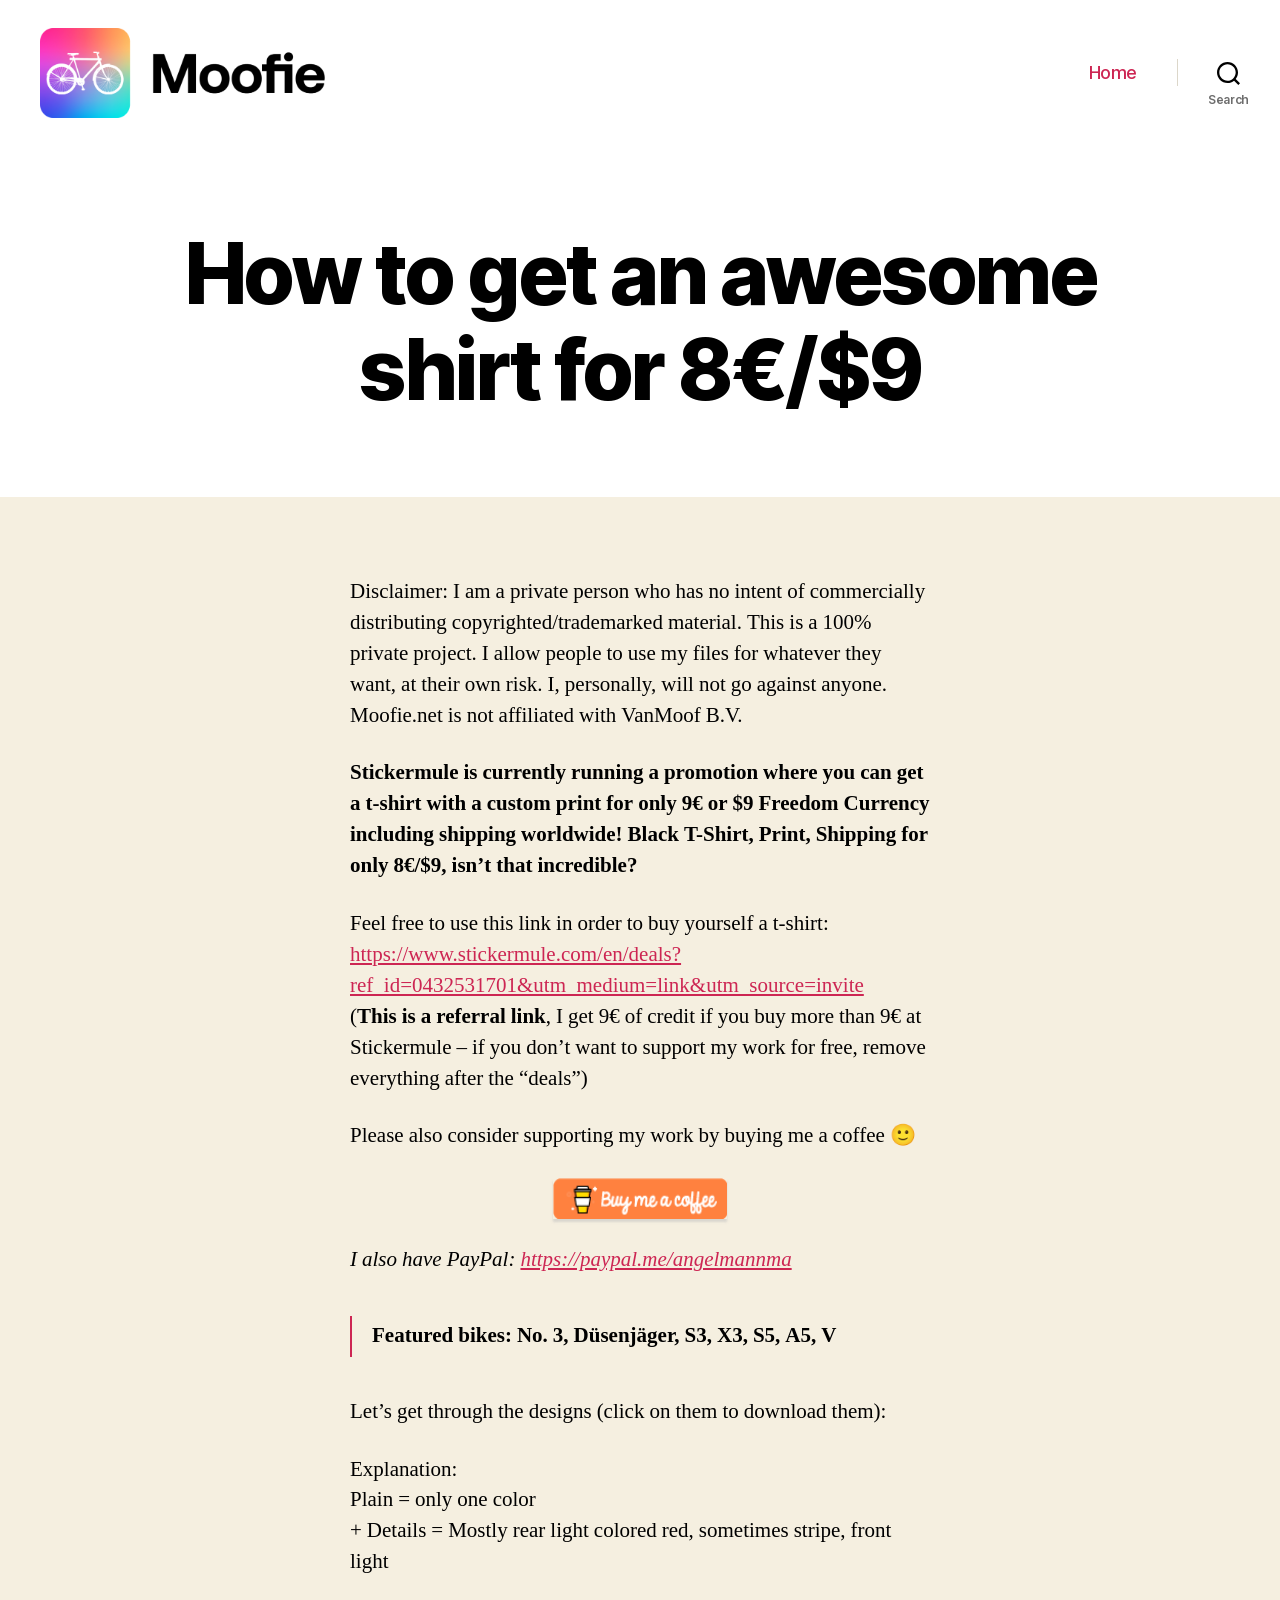
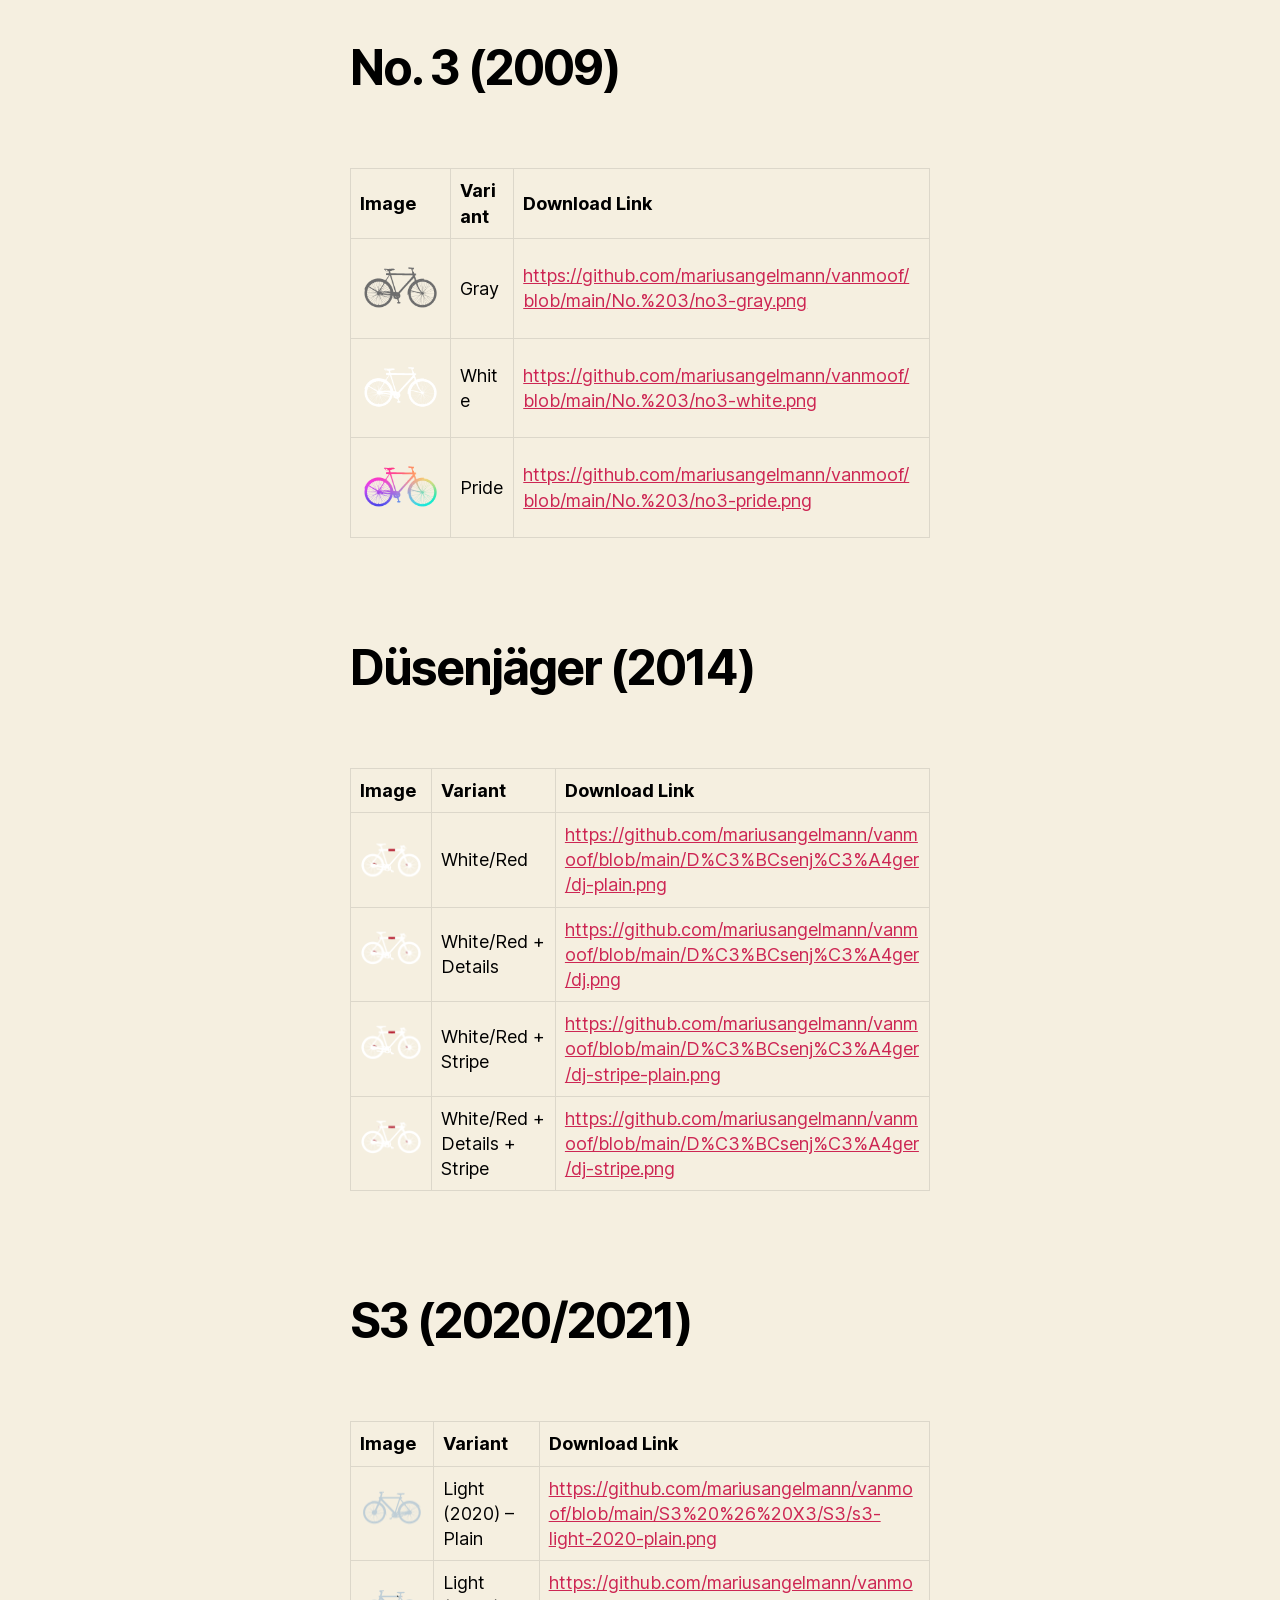
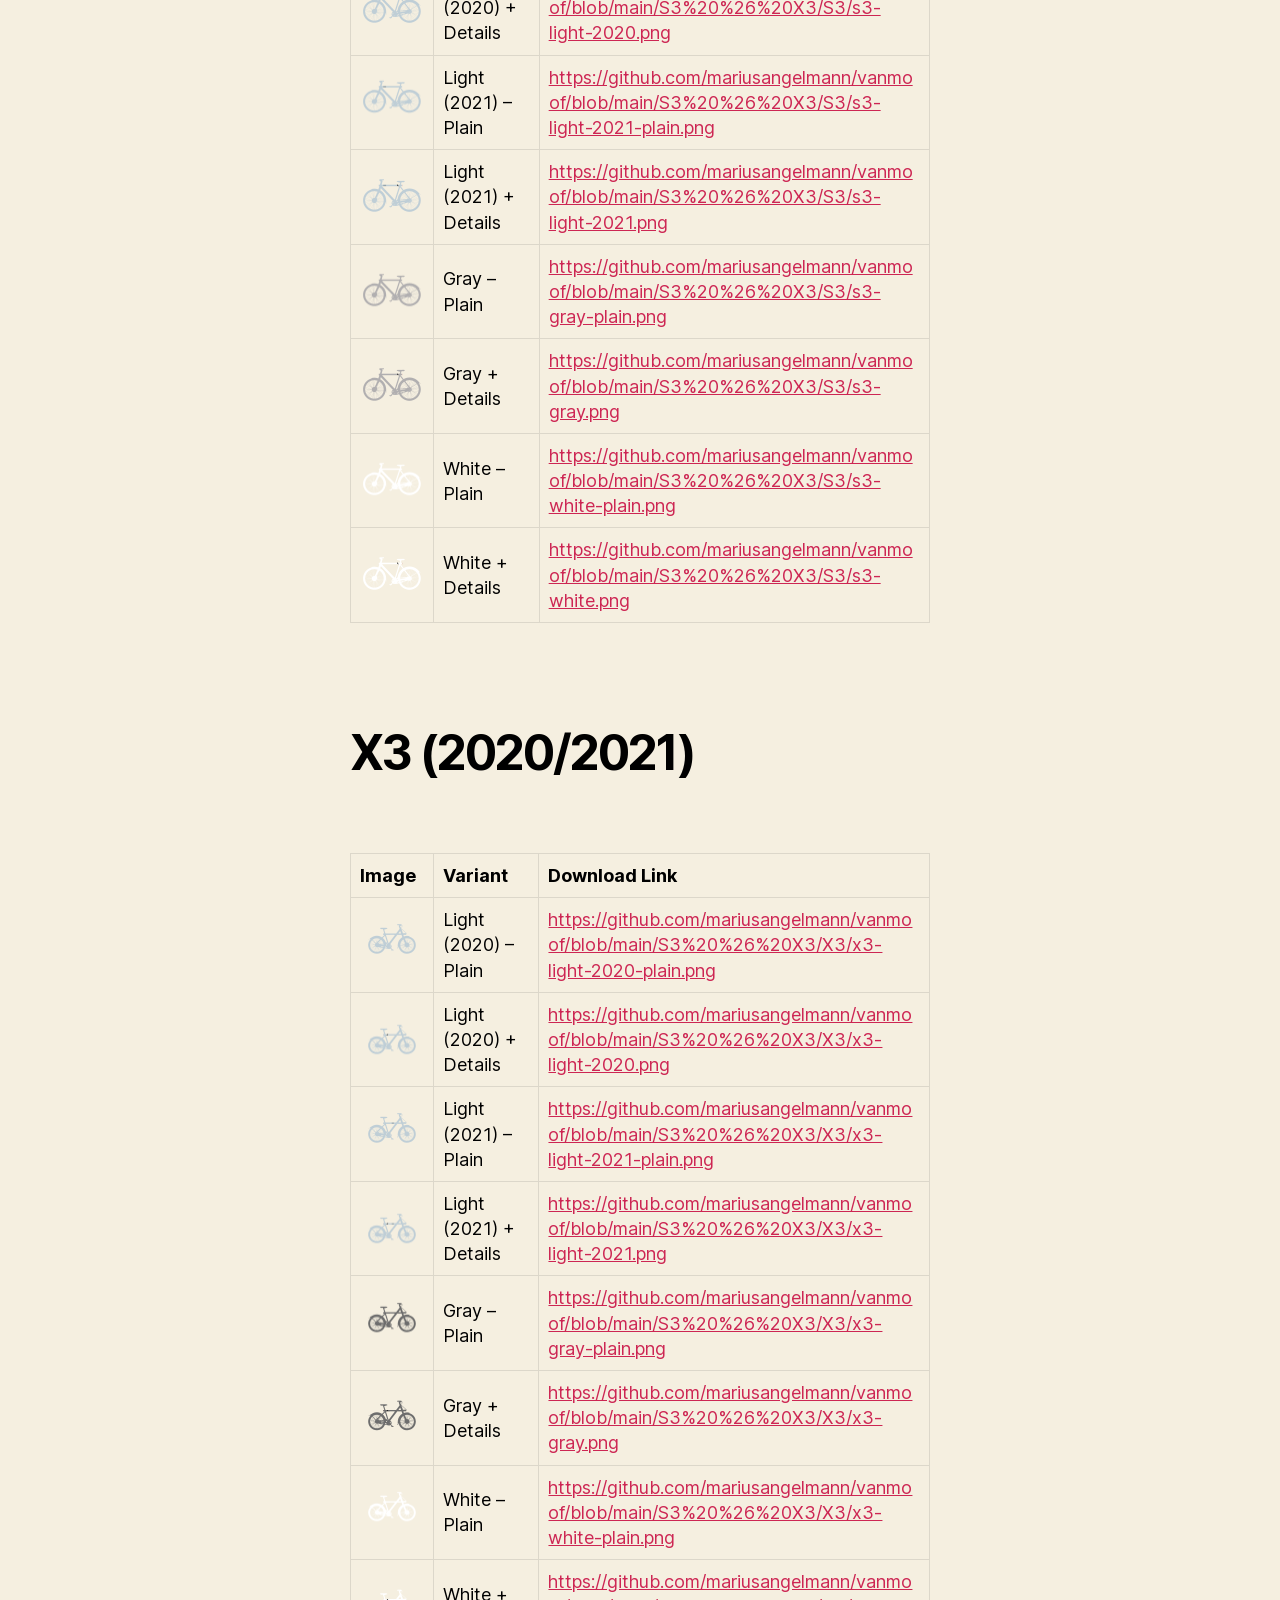
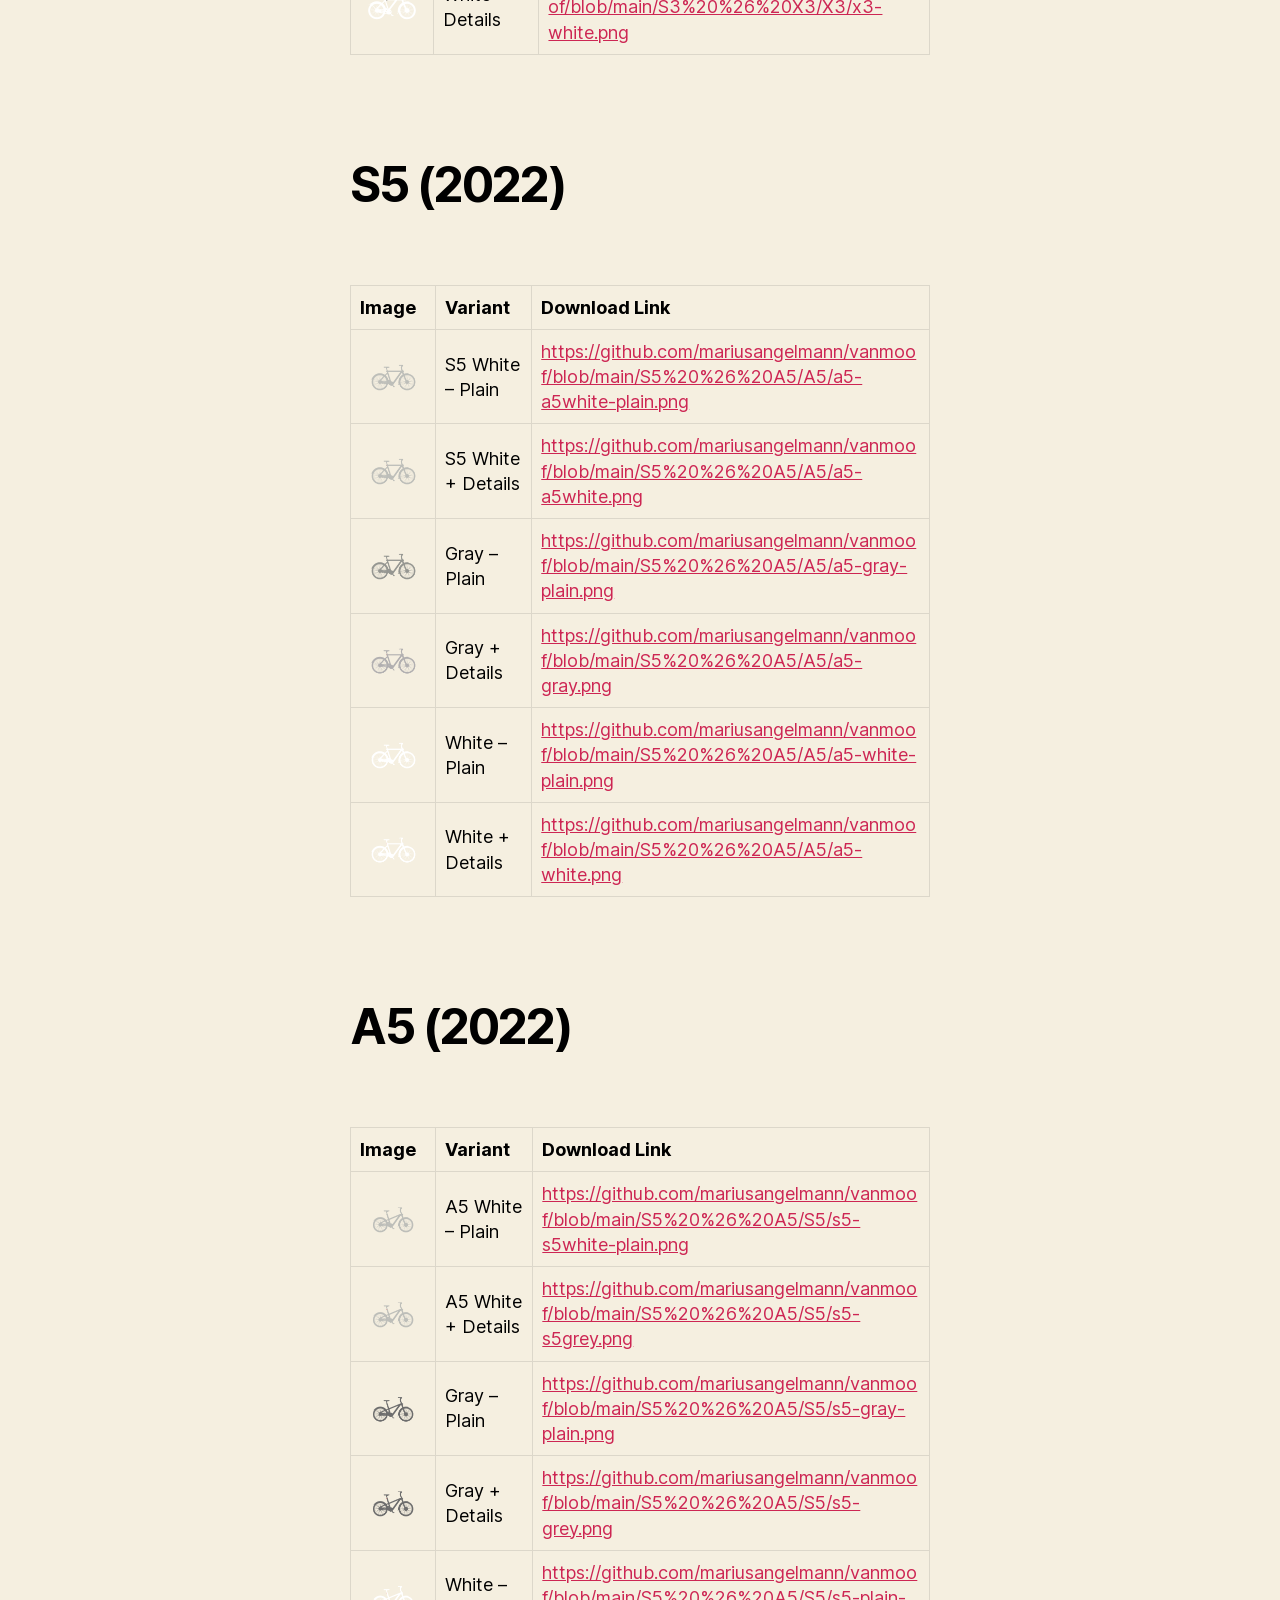
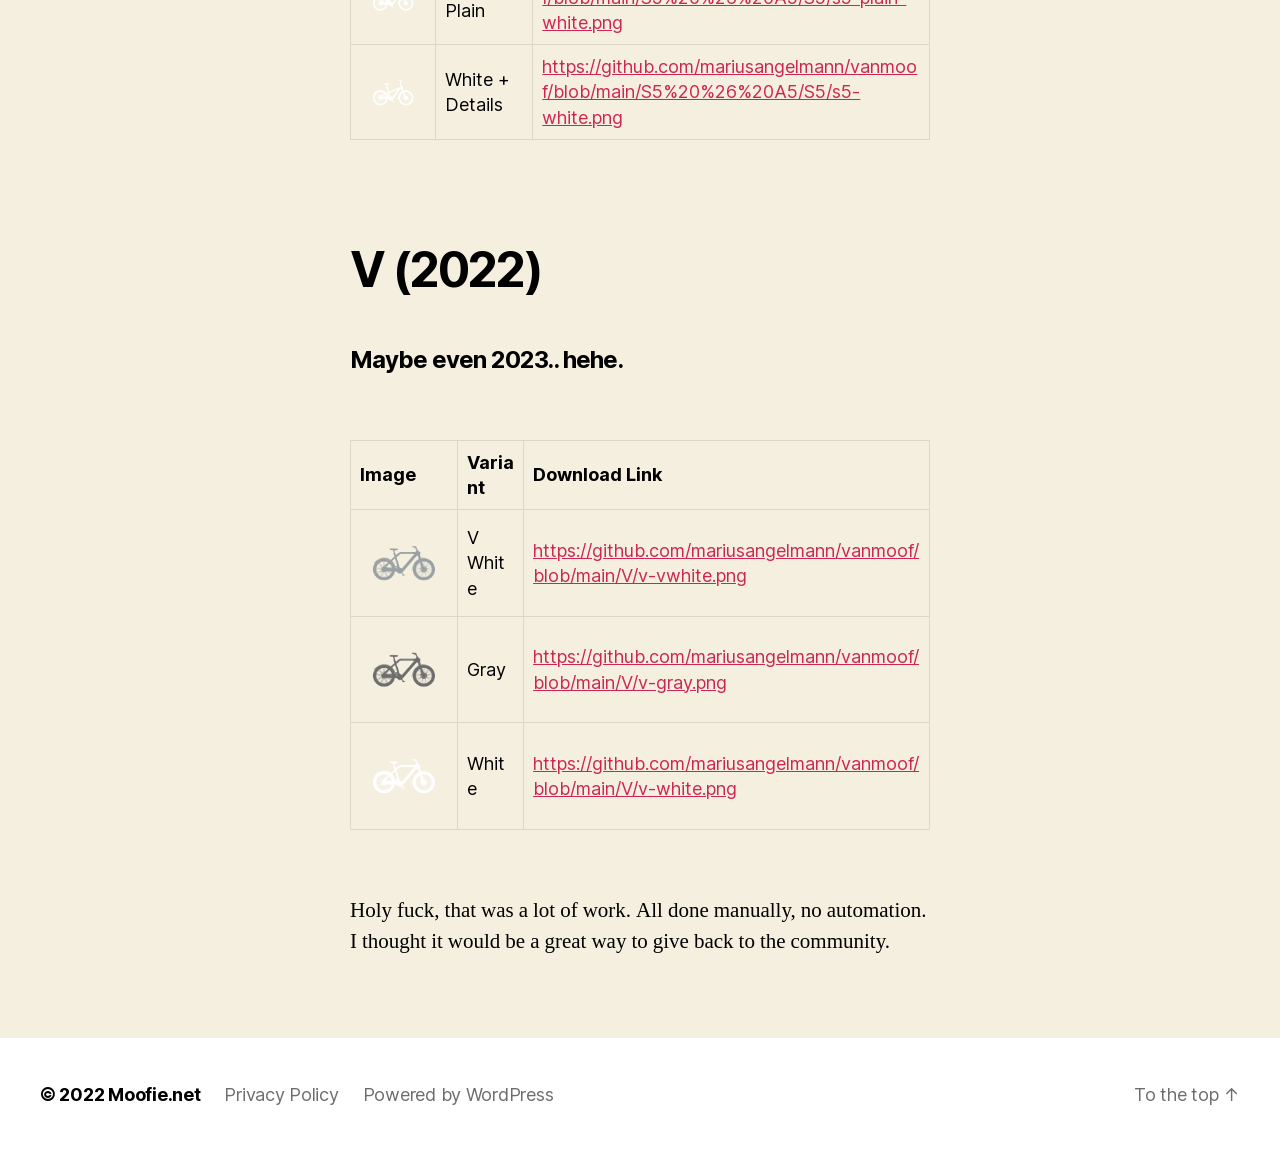
==== index.html @ 04441e92 "Add VanMoof Project" ====
<!DOCTYPE html>  <html class="no-js" lang="en-US">  	<head>  		<meta charset="UTF-8"> 		<meta name="viewport" content="width=device-width, initial-scale=1.0" >  		<link rel="profile" href="https://gmpg.org/xfn/11">  		<meta name='robots' content='index, follow, max-image-preview:large, max-snippet:-1, max-video-preview:-1' />  	<!-- This site is optimized with the Yoast SEO plugin v18.6 - https://yoast.com/wordpress/plugins/seo/ --> 	<title>How to get an awesome shirt for 8€/$9 - Moofie.net</title> 	<link rel="canonical" href="https://moofie.net/" /> 	<meta property="og:locale" content="en_US" /> 	<meta property="og:type" content="website" /> 	<meta property="og:title" content="How to get an awesome shirt for 8€/$9 - Moofie.net" /> 	<meta property="og:description" content="Disclaimer: I am a private person who has no intent of commercially distributing copyrighted/trademarked material. This is a 100% private project. I allow people to use my files for whatever they want, at their own risk. I, personally, will not go against anyone. Moofie.net is not affiliated with VanMoof B.V. Stickermule is currently running a [&hellip;]" /> 	<meta property="og:url" content="https://moofie.net/" /> 	<meta property="og:site_name" content="Moofie.net" /> 	<meta property="article:modified_time" content="2022-04-28T22:54:26+00:00" /> 	<meta property="og:image" content="./images/orange_img.png" /> 	<meta name="twitter:card" content="summary_large_image" /> 	<meta name="twitter:label1" content="Est. reading time" /> 	<meta name="twitter:data1" content="10 minutes" /> 	<script type="application/ld+json" class="yoast-schema-graph">{"@context":"https://schema.org","@graph":[{"@type":"WebSite","@id":"https://moofie.net/#website","url":"https://moofie.net/","name":"Moofie.net","description":"","potentialAction":[{"@type":"SearchAction","target":{"@type":"EntryPoint","urlTemplate":"https://moofie.net/?s={search_term_string}"},"query-input":"required name=search_term_string"}],"inLanguage":"en-US"},{"@type":"ImageObject","@id":"https://moofie.net/#primaryimage","inLanguage":"en-US","url":"https://www.buymeacoffee.com/assets/img/custom_images/orange_img.png","contentUrl":"https://www.buymeacoffee.com/assets/img/custom_images/orange_img.png"},{"@type":"WebPage","@id":"https://moofie.net/#webpage","url":"https://moofie.net/","name":"How to get an awesome shirt for 8€/$9 - Moofie.net","isPartOf":{"@id":"https://moofie.net/#website"},"primaryImageOfPage":{"@id":"https://moofie.net/#primaryimage"},"datePublished":"2022-04-28T19:38:13+00:00","dateModified":"2022-04-28T22:54:26+00:00","breadcrumb":{"@id":"https://moofie.net/#breadcrumb"},"inLanguage":"en-US","potentialAction":[{"@type":"ReadAction","target":["https://moofie.net/"]}]},{"@type":"BreadcrumbList","@id":"https://moofie.net/#breadcrumb","itemListElement":[{"@type":"ListItem","position":1,"name":"Home"}]}]}</script> 	<!-- / Yoast SEO plugin. -->   <link rel='dns-prefetch' href='//s.w.org' /> <link rel="alternate" type="application/rss+xml" title="Moofie.net &raquo; Feed" href="https://moofie.net/feed/" /> <link rel="alternate" type="application/rss+xml" title="Moofie.net &raquo; Comments Feed" href="https://moofie.net/comments/feed/" /> <script>
window._wpemojiSettings = {"baseUrl":"https:\/\/s.w.org\/images\/core\/emoji\/13.1.0\/72x72\/","ext":".png","svgUrl":"https:\/\/s.w.org\/images\/core\/emoji\/13.1.0\/svg\/","svgExt":".svg","source":{"concatemoji":"https:\/\/moofie.net\/wp-includes\/js\/wp-emoji-release.min.js?ver=5.9.3"}};
/*! This file is auto-generated */
!function(e,a,t){var n,r,o,i=a.createElement("canvas"),p=i.getContext&&i.getContext("2d");function s(e,t){var a=String.fromCharCode;p.clearRect(0,0,i.width,i.height),p.fillText(a.apply(this,e),0,0);e=i.toDataURL();return p.clearRect(0,0,i.width,i.height),p.fillText(a.apply(this,t),0,0),e===i.toDataURL()}function c(e){var t=a.createElement("script");t.src=e,t.defer=t.type="text/javascript",a.getElementsByTagName("head")[0].appendChild(t)}for(o=Array("flag","emoji"),t.supports={everything:!0,everythingExceptFlag:!0},r=0;r<o.length;r++)t.supports[o[r]]=function(e){if(!p||!p.fillText)return!1;switch(p.textBaseline="top",p.font="600 32px Arial",e){case"flag":return s([127987,65039,8205,9895,65039],[127987,65039,8203,9895,65039])?!1:!s([55356,56826,55356,56819],[55356,56826,8203,55356,56819])&&!s([55356,57332,56128,56423,56128,56418,56128,56421,56128,56430,56128,56423,56128,56447],[55356,57332,8203,56128,56423,8203,56128,56418,8203,56128,56421,8203,56128,56430,8203,56128,56423,8203,56128,56447]);case"emoji":return!s([10084,65039,8205,55357,56613],[10084,65039,8203,55357,56613])}return!1}(o[r]),t.supports.everything=t.supports.everything&&t.supports[o[r]],"flag"!==o[r]&&(t.supports.everythingExceptFlag=t.supports.everythingExceptFlag&&t.supports[o[r]]);t.supports.everythingExceptFlag=t.supports.everythingExceptFlag&&!t.supports.flag,t.DOMReady=!1,t.readyCallback=function(){t.DOMReady=!0},t.supports.everything||(n=function(){t.readyCallback()},a.addEventListener?(a.addEventListener("DOMContentLoaded",n,!1),e.addEventListener("load",n,!1)):(e.attachEvent("onload",n),a.attachEvent("onreadystatechange",function(){"complete"===a.readyState&&t.readyCallback()})),(n=t.source||{}).concatemoji?c(n.concatemoji):n.wpemoji&&n.twemoji&&(c(n.twemoji),c(n.wpemoji)))}(window,document,window._wpemojiSettings);
</script> <style> img.wp-smiley, img.emoji { 	display: inline !important; 	border: none !important; 	box-shadow: none !important; 	height: 1em !important; 	width: 1em !important; 	margin: 0 0.07em !important; 	vertical-align: -0.1em !important; 	background: none !important; 	padding: 0 !important; } </style> 	<link rel='stylesheet' id='wp-block-library-css'  href='./css/dist-block-library-style.min.css' media='all' /> <style id='global-styles-inline-css'> body{--wp--preset--color--black: #000000;--wp--preset--color--cyan-bluish-gray: #abb8c3;--wp--preset--color--white: #ffffff;--wp--preset--color--pale-pink: #f78da7;--wp--preset--color--vivid-red: #cf2e2e;--wp--preset--color--luminous-vivid-orange: #ff6900;--wp--preset--color--luminous-vivid-amber: #fcb900;--wp--preset--color--light-green-cyan: #7bdcb5;--wp--preset--color--vivid-green-cyan: #00d084;--wp--preset--color--pale-cyan-blue: #8ed1fc;--wp--preset--color--vivid-cyan-blue: #0693e3;--wp--preset--color--vivid-purple: #9b51e0;--wp--preset--color--accent: #cd2653;--wp--preset--color--primary: #000000;--wp--preset--color--secondary: #6d6d6d;--wp--preset--color--subtle-background: #dcd7ca;--wp--preset--color--background: #f5efe0;--wp--preset--gradient--vivid-cyan-blue-to-vivid-purple: linear-gradient(135deg,rgba(6,147,227,1) 0%,rgb(155,81,224) 100%);--wp--preset--gradient--light-green-cyan-to-vivid-green-cyan: linear-gradient(135deg,rgb(122,220,180) 0%,rgb(0,208,130) 100%);--wp--preset--gradient--luminous-vivid-amber-to-luminous-vivid-orange: linear-gradient(135deg,rgba(252,185,0,1) 0%,rgba(255,105,0,1) 100%);--wp--preset--gradient--luminous-vivid-orange-to-vivid-red: linear-gradient(135deg,rgba(255,105,0,1) 0%,rgb(207,46,46) 100%);--wp--preset--gradient--very-light-gray-to-cyan-bluish-gray: linear-gradient(135deg,rgb(238,238,238) 0%,rgb(169,184,195) 100%);--wp--preset--gradient--cool-to-warm-spectrum: linear-gradient(135deg,rgb(74,234,220) 0%,rgb(151,120,209) 20%,rgb(207,42,186) 40%,rgb(238,44,130) 60%,rgb(251,105,98) 80%,rgb(254,248,76) 100%);--wp--preset--gradient--blush-light-purple: linear-gradient(135deg,rgb(255,206,236) 0%,rgb(152,150,240) 100%);--wp--preset--gradient--blush-bordeaux: linear-gradient(135deg,rgb(254,205,165) 0%,rgb(254,45,45) 50%,rgb(107,0,62) 100%);--wp--preset--gradient--luminous-dusk: linear-gradient(135deg,rgb(255,203,112) 0%,rgb(199,81,192) 50%,rgb(65,88,208) 100%);--wp--preset--gradient--pale-ocean: linear-gradient(135deg,rgb(255,245,203) 0%,rgb(182,227,212) 50%,rgb(51,167,181) 100%);--wp--preset--gradient--electric-grass: linear-gradient(135deg,rgb(202,248,128) 0%,rgb(113,206,126) 100%);--wp--preset--gradient--midnight: linear-gradient(135deg,rgb(2,3,129) 0%,rgb(40,116,252) 100%);--wp--preset--duotone--dark-grayscale: url('#wp-duotone-dark-grayscale');--wp--preset--duotone--grayscale: url('#wp-duotone-grayscale');--wp--preset--duotone--purple-yellow: url('#wp-duotone-purple-yellow');--wp--preset--duotone--blue-red: url('#wp-duotone-blue-red');--wp--preset--duotone--midnight: url('#wp-duotone-midnight');--wp--preset--duotone--magenta-yellow: url('#wp-duotone-magenta-yellow');--wp--preset--duotone--purple-green: url('#wp-duotone-purple-green');--wp--preset--duotone--blue-orange: url('#wp-duotone-blue-orange');--wp--preset--font-size--small: 18px;--wp--preset--font-size--medium: 20px;--wp--preset--font-size--large: 26.25px;--wp--preset--font-size--x-large: 42px;--wp--preset--font-size--normal: 21px;--wp--preset--font-size--larger: 32px;}.has-black-color{color: var(--wp--preset--color--black) !important;}.has-cyan-bluish-gray-color{color: var(--wp--preset--color--cyan-bluish-gray) !important;}.has-white-color{color: var(--wp--preset--color--white) !important;}.has-pale-pink-color{color: var(--wp--preset--color--pale-pink) !important;}.has-vivid-red-color{color: var(--wp--preset--color--vivid-red) !important;}.has-luminous-vivid-orange-color{color: var(--wp--preset--color--luminous-vivid-orange) !important;}.has-luminous-vivid-amber-color{color: var(--wp--preset--color--luminous-vivid-amber) !important;}.has-light-green-cyan-color{color: var(--wp--preset--color--light-green-cyan) !important;}.has-vivid-green-cyan-color{color: var(--wp--preset--color--vivid-green-cyan) !important;}.has-pale-cyan-blue-color{color: var(--wp--preset--color--pale-cyan-blue) !important;}.has-vivid-cyan-blue-color{color: var(--wp--preset--color--vivid-cyan-blue) !important;}.has-vivid-purple-color{color: var(--wp--preset--color--vivid-purple) !important;}.has-black-background-color{background-color: var(--wp--preset--color--black) !important;}.has-cyan-bluish-gray-background-color{background-color: var(--wp--preset--color--cyan-bluish-gray) !important;}.has-white-background-color{background-color: var(--wp--preset--color--white) !important;}.has-pale-pink-background-color{background-color: var(--wp--preset--color--pale-pink) !important;}.has-vivid-red-background-color{background-color: var(--wp--preset--color--vivid-red) !important;}.has-luminous-vivid-orange-background-color{background-color: var(--wp--preset--color--luminous-vivid-orange) !important;}.has-luminous-vivid-amber-background-color{background-color: var(--wp--preset--color--luminous-vivid-amber) !important;}.has-light-green-cyan-background-color{background-color: var(--wp--preset--color--light-green-cyan) !important;}.has-vivid-green-cyan-background-color{background-color: var(--wp--preset--color--vivid-green-cyan) !important;}.has-pale-cyan-blue-background-color{background-color: var(--wp--preset--color--pale-cyan-blue) !important;}.has-vivid-cyan-blue-background-color{background-color: var(--wp--preset--color--vivid-cyan-blue) !important;}.has-vivid-purple-background-color{background-color: var(--wp--preset--color--vivid-purple) !important;}.has-black-border-color{border-color: var(--wp--preset--color--black) !important;}.has-cyan-bluish-gray-border-color{border-color: var(--wp--preset--color--cyan-bluish-gray) !important;}.has-white-border-color{border-color: var(--wp--preset--color--white) !important;}.has-pale-pink-border-color{border-color: var(--wp--preset--color--pale-pink) !important;}.has-vivid-red-border-color{border-color: var(--wp--preset--color--vivid-red) !important;}.has-luminous-vivid-orange-border-color{border-color: var(--wp--preset--color--luminous-vivid-orange) !important;}.has-luminous-vivid-amber-border-color{border-color: var(--wp--preset--color--luminous-vivid-amber) !important;}.has-light-green-cyan-border-color{border-color: var(--wp--preset--color--light-green-cyan) !important;}.has-vivid-green-cyan-border-color{border-color: var(--wp--preset--color--vivid-green-cyan) !important;}.has-pale-cyan-blue-border-color{border-color: var(--wp--preset--color--pale-cyan-blue) !important;}.has-vivid-cyan-blue-border-color{border-color: var(--wp--preset--color--vivid-cyan-blue) !important;}.has-vivid-purple-border-color{border-color: var(--wp--preset--color--vivid-purple) !important;}.has-vivid-cyan-blue-to-vivid-purple-gradient-background{background: var(--wp--preset--gradient--vivid-cyan-blue-to-vivid-purple) !important;}.has-light-green-cyan-to-vivid-green-cyan-gradient-background{background: var(--wp--preset--gradient--light-green-cyan-to-vivid-green-cyan) !important;}.has-luminous-vivid-amber-to-luminous-vivid-orange-gradient-background{background: var(--wp--preset--gradient--luminous-vivid-amber-to-luminous-vivid-orange) !important;}.has-luminous-vivid-orange-to-vivid-red-gradient-background{background: var(--wp--preset--gradient--luminous-vivid-orange-to-vivid-red) !important;}.has-very-light-gray-to-cyan-bluish-gray-gradient-background{background: var(--wp--preset--gradient--very-light-gray-to-cyan-bluish-gray) !important;}.has-cool-to-warm-spectrum-gradient-background{background: var(--wp--preset--gradient--cool-to-warm-spectrum) !important;}.has-blush-light-purple-gradient-background{background: var(--wp--preset--gradient--blush-light-purple) !important;}.has-blush-bordeaux-gradient-background{background: var(--wp--preset--gradient--blush-bordeaux) !important;}.has-luminous-dusk-gradient-background{background: var(--wp--preset--gradient--luminous-dusk) !important;}.has-pale-ocean-gradient-background{background: var(--wp--preset--gradient--pale-ocean) !important;}.has-electric-grass-gradient-background{background: var(--wp--preset--gradient--electric-grass) !important;}.has-midnight-gradient-background{background: var(--wp--preset--gradient--midnight) !important;}.has-small-font-size{font-size: var(--wp--preset--font-size--small) !important;}.has-medium-font-size{font-size: var(--wp--preset--font-size--medium) !important;}.has-large-font-size{font-size: var(--wp--preset--font-size--large) !important;}.has-x-large-font-size{font-size: var(--wp--preset--font-size--x-large) !important;} </style> <link rel='stylesheet' id='contact-form-7-css'  href='./css/contact-form-7-includes-css-styles.css' media='all' /> <link rel='stylesheet' id='twentytwenty-style-css'  href='./css/twentytwenty-style.css' media='all' /> <style id='twentytwenty-style-inline-css'> .color-accent,.color-accent-hover:hover,.color-accent-hover:focus,:root .has-accent-color,.has-drop-cap:not(:focus):first-letter,.wp-block-button.is-style-outline,a { color: #cd2653; }blockquote,.border-color-accent,.border-color-accent-hover:hover,.border-color-accent-hover:focus { border-color: #cd2653; }button,.button,.faux-button,.wp-block-button__link,.wp-block-file .wp-block-file__button,input[type="button"],input[type="reset"],input[type="submit"],.bg-accent,.bg-accent-hover:hover,.bg-accent-hover:focus,:root .has-accent-background-color,.comment-reply-link { background-color: #cd2653; }.fill-children-accent,.fill-children-accent * { fill: #cd2653; }body,.entry-title a,:root .has-primary-color { color: #000000; }:root .has-primary-background-color { background-color: #000000; }cite,figcaption,.wp-caption-text,.post-meta,.entry-content .wp-block-archives li,.entry-content .wp-block-categories li,.entry-content .wp-block-latest-posts li,.wp-block-latest-comments__comment-date,.wp-block-latest-posts__post-date,.wp-block-embed figcaption,.wp-block-image figcaption,.wp-block-pullquote cite,.comment-metadata,.comment-respond .comment-notes,.comment-respond .logged-in-as,.pagination .dots,.entry-content hr:not(.has-background),hr.styled-separator,:root .has-secondary-color { color: #6d6d6d; }:root .has-secondary-background-color { background-color: #6d6d6d; }pre,fieldset,input,textarea,table,table *,hr { border-color: #dcd7ca; }caption,code,code,kbd,samp,.wp-block-table.is-style-stripes tbody tr:nth-child(odd),:root .has-subtle-background-background-color { background-color: #dcd7ca; }.wp-block-table.is-style-stripes { border-bottom-color: #dcd7ca; }.wp-block-latest-posts.is-grid li { border-top-color: #dcd7ca; }:root .has-subtle-background-color { color: #dcd7ca; }body:not(.overlay-header) .primary-menu > li > a,body:not(.overlay-header) .primary-menu > li > .icon,.modal-menu a,.footer-menu a, .footer-widgets a,#site-footer .wp-block-button.is-style-outline,.wp-block-pullquote:before,.singular:not(.overlay-header) .entry-header a,.archive-header a,.header-footer-group .color-accent,.header-footer-group .color-accent-hover:hover { color: #cd2653; }.social-icons a,#site-footer button:not(.toggle),#site-footer .button,#site-footer .faux-button,#site-footer .wp-block-button__link,#site-footer .wp-block-file__button,#site-footer input[type="button"],#site-footer input[type="reset"],#site-footer input[type="submit"] { background-color: #cd2653; }.header-footer-group,body:not(.overlay-header) #site-header .toggle,.menu-modal .toggle { color: #000000; }body:not(.overlay-header) .primary-menu ul { background-color: #000000; }body:not(.overlay-header) .primary-menu > li > ul:after { border-bottom-color: #000000; }body:not(.overlay-header) .primary-menu ul ul:after { border-left-color: #000000; }.site-description,body:not(.overlay-header) .toggle-inner .toggle-text,.widget .post-date,.widget .rss-date,.widget_archive li,.widget_categories li,.widget cite,.widget_pages li,.widget_meta li,.widget_nav_menu li,.powered-by-wordpress,.to-the-top,.singular .entry-header .post-meta,.singular:not(.overlay-header) .entry-header .post-meta a { color: #6d6d6d; }.header-footer-group pre,.header-footer-group fieldset,.header-footer-group input,.header-footer-group textarea,.header-footer-group table,.header-footer-group table *,.footer-nav-widgets-wrapper,#site-footer,.menu-modal nav *,.footer-widgets-outer-wrapper,.footer-top { border-color: #dcd7ca; }.header-footer-group table caption,body:not(.overlay-header) .header-inner .toggle-wrapper::before { background-color: #dcd7ca; } </style> <link rel='stylesheet' id='twentytwenty-print-style-css'  href='./css/twentytwenty-print.css' media='print' />         <script>
            /* <![CDATA[ */
            var rcewpp = {
                "ajax_url":"https://moofie.net/wp-admin/admin-ajax.php",
                "nonce": "5f6564e3cc",
                "home_url": "https://moofie.net/",
                "settings_icon": 'https://moofie.net/wp-content/plugins/export-wp-page-to-static-html/admin/images/settings.png',
                "settings_hover_icon": 'https://moofie.net/wp-content/plugins/export-wp-page-to-static-html/admin/images/settings_hover.png'
            };
            /* ]]\> */
        </script>         <script src='./js/twentytwenty-assets-js-index.js' id='twentytwenty-js-js' async></script> <script id='twentytwenty-js-js-after'>
window.addEventListener( "load", function() {

				if ( typeof jQuery === "undefined" ) {
					return;
				}

				jQuery( document ).on( "wpformsPageChange wpformsShowConditionalsField", function() { 

					if ( typeof twentytwenty === "undefined" || typeof twentytwenty.intrinsicRatioVideos === "undefined" || typeof twentytwenty.intrinsicRatioVideos.makeFit === "undefined" ) {
						return;
					}

					twentytwenty.intrinsicRatioVideos.makeFit();
				} );

				jQuery( document ).on( "wpformsRichTextEditorInit", function( e, editor ) { 

					jQuery( editor.container ).find( "iframe" ).addClass( "intrinsic-ignore" );
				} );
			} );
</script> <link rel="https://api.w.org/" href="https://moofie.net/wp-json/" /><link rel="alternate" type="application/json" href="https://moofie.net/wp-json/wp/v2/pages/565" /><link rel="EditURI" type="application/rsd+xml" title="RSD" href="https://moofie.net/xmlrpc.php?rsd" /> <link rel="wlwmanifest" type="application/wlwmanifest+xml" href="https://moofie.net/wp-includes/wlwmanifest.xml" />  <meta name="generator" content="WordPress 5.9.3" /> <link rel='shortlink' href='https://moofie.net/' /> <link rel="alternate" type="application/json+oembed" href="https://moofie.net/wp-json/oembed/1.0/embed?url=https%3A%2F%2Fmoofie.net%2F" /> <link rel="alternate" type="text/xml+oembed" href="https://moofie.net/wp-json/oembed/1.0/embed?url=https%3A%2F%2Fmoofie.net%2F&#038;format=xml" /> <meta name="framework" content="Redux 4.3.9" />	<script>document.documentElement.className = document.documentElement.className.replace( 'no-js', 'js' );</script> 	<link rel="icon" href="./images/cropped-favicon-1-32x32.png" sizes="32x32" /> <link rel="icon" href="./images/cropped-favicon-1-192x192.png" sizes="192x192" /> <link rel="apple-touch-icon" href="https://moofie.net/wp-content/uploads/2022/04/cropped-favicon-1-180x180.png" /> <meta name="msapplication-TileImage" content="https://moofie.net/wp-content/uploads/2022/04/cropped-favicon-1-270x270.png" />  	</head>  	<body data-rsssl=1 class="home page-template-default page page-id-565 wp-custom-logo wp-embed-responsive singular enable-search-modal missing-post-thumbnail has-no-pagination not-showing-comments show-avatars footer-top-hidden elementor-default elementor-kit-562">  		<a class="skip-link screen-reader-text" href="#site-content">Skip to the content</a><svg xmlns="http://www.w3.org/2000/svg" viewbox="0 0 0 0" width="0" height="0" focusable="false" role="none" style="visibility: hidden; position: absolute; left: -9999px; overflow: hidden;" ><defs><filter id="wp-duotone-dark-grayscale"><fecolormatrix color-interpolation-filters="sRGB" type="matrix" values=" .299 .587 .114 0 0 .299 .587 .114 0 0 .299 .587 .114 0 0 .299 .587 .114 0 0 " /><fecomponenttransfer color-interpolation-filters="sRGB" ><fefuncr type="table" tablevalues="0 0.49803921568627" /><fefuncg type="table" tablevalues="0 0.49803921568627" /><fefuncb type="table" tablevalues="0 0.49803921568627" /><fefunca type="table" tablevalues="1 1" /></fecomponenttransfer><fecomposite in2="SourceGraphic" operator="in" /></filter></defs></svg><svg xmlns="http://www.w3.org/2000/svg" viewbox="0 0 0 0" width="0" height="0" focusable="false" role="none" style="visibility: hidden; position: absolute; left: -9999px; overflow: hidden;" ><defs><filter id="wp-duotone-grayscale"><fecolormatrix color-interpolation-filters="sRGB" type="matrix" values=" .299 .587 .114 0 0 .299 .587 .114 0 0 .299 .587 .114 0 0 .299 .587 .114 0 0 " /><fecomponenttransfer color-interpolation-filters="sRGB" ><fefuncr type="table" tablevalues="0 1" /><fefuncg type="table" tablevalues="0 1" /><fefuncb type="table" tablevalues="0 1" /><fefunca type="table" tablevalues="1 1" /></fecomponenttransfer><fecomposite in2="SourceGraphic" operator="in" /></filter></defs></svg><svg xmlns="http://www.w3.org/2000/svg" viewbox="0 0 0 0" width="0" height="0" focusable="false" role="none" style="visibility: hidden; position: absolute; left: -9999px; overflow: hidden;" ><defs><filter id="wp-duotone-purple-yellow"><fecolormatrix color-interpolation-filters="sRGB" type="matrix" values=" .299 .587 .114 0 0 .299 .587 .114 0 0 .299 .587 .114 0 0 .299 .587 .114 0 0 " /><fecomponenttransfer color-interpolation-filters="sRGB" ><fefuncr type="table" tablevalues="0.54901960784314 0.98823529411765" /><fefuncg type="table" tablevalues="0 1" /><fefuncb type="table" tablevalues="0.71764705882353 0.25490196078431" /><fefunca type="table" tablevalues="1 1" /></fecomponenttransfer><fecomposite in2="SourceGraphic" operator="in" /></filter></defs></svg><svg xmlns="http://www.w3.org/2000/svg" viewbox="0 0 0 0" width="0" height="0" focusable="false" role="none" style="visibility: hidden; position: absolute; left: -9999px; overflow: hidden;" ><defs><filter id="wp-duotone-blue-red"><fecolormatrix color-interpolation-filters="sRGB" type="matrix" values=" .299 .587 .114 0 0 .299 .587 .114 0 0 .299 .587 .114 0 0 .299 .587 .114 0 0 " /><fecomponenttransfer color-interpolation-filters="sRGB" ><fefuncr type="table" tablevalues="0 1" /><fefuncg type="table" tablevalues="0 0.27843137254902" /><fefuncb type="table" tablevalues="0.5921568627451 0.27843137254902" /><fefunca type="table" tablevalues="1 1" /></fecomponenttransfer><fecomposite in2="SourceGraphic" operator="in" /></filter></defs></svg><svg xmlns="http://www.w3.org/2000/svg" viewbox="0 0 0 0" width="0" height="0" focusable="false" role="none" style="visibility: hidden; position: absolute; left: -9999px; overflow: hidden;" ><defs><filter id="wp-duotone-midnight"><fecolormatrix color-interpolation-filters="sRGB" type="matrix" values=" .299 .587 .114 0 0 .299 .587 .114 0 0 .299 .587 .114 0 0 .299 .587 .114 0 0 " /><fecomponenttransfer color-interpolation-filters="sRGB" ><fefuncr type="table" tablevalues="0 0" /><fefuncg type="table" tablevalues="0 0.64705882352941" /><fefuncb type="table" tablevalues="0 1" /><fefunca type="table" tablevalues="1 1" /></fecomponenttransfer><fecomposite in2="SourceGraphic" operator="in" /></filter></defs></svg><svg xmlns="http://www.w3.org/2000/svg" viewbox="0 0 0 0" width="0" height="0" focusable="false" role="none" style="visibility: hidden; position: absolute; left: -9999px; overflow: hidden;" ><defs><filter id="wp-duotone-magenta-yellow"><fecolormatrix color-interpolation-filters="sRGB" type="matrix" values=" .299 .587 .114 0 0 .299 .587 .114 0 0 .299 .587 .114 0 0 .299 .587 .114 0 0 " /><fecomponenttransfer color-interpolation-filters="sRGB" ><fefuncr type="table" tablevalues="0.78039215686275 1" /><fefuncg type="table" tablevalues="0 0.94901960784314" /><fefuncb type="table" tablevalues="0.35294117647059 0.47058823529412" /><fefunca type="table" tablevalues="1 1" /></fecomponenttransfer><fecomposite in2="SourceGraphic" operator="in" /></filter></defs></svg><svg xmlns="http://www.w3.org/2000/svg" viewbox="0 0 0 0" width="0" height="0" focusable="false" role="none" style="visibility: hidden; position: absolute; left: -9999px; overflow: hidden;" ><defs><filter id="wp-duotone-purple-green"><fecolormatrix color-interpolation-filters="sRGB" type="matrix" values=" .299 .587 .114 0 0 .299 .587 .114 0 0 .299 .587 .114 0 0 .299 .587 .114 0 0 " /><fecomponenttransfer color-interpolation-filters="sRGB" ><fefuncr type="table" tablevalues="0.65098039215686 0.40392156862745" /><fefuncg type="table" tablevalues="0 1" /><fefuncb type="table" tablevalues="0.44705882352941 0.4" /><fefunca type="table" tablevalues="1 1" /></fecomponenttransfer><fecomposite in2="SourceGraphic" operator="in" /></filter></defs></svg><svg xmlns="http://www.w3.org/2000/svg" viewbox="0 0 0 0" width="0" height="0" focusable="false" role="none" style="visibility: hidden; position: absolute; left: -9999px; overflow: hidden;" ><defs><filter id="wp-duotone-blue-orange"><fecolormatrix color-interpolation-filters="sRGB" type="matrix" values=" .299 .587 .114 0 0 .299 .587 .114 0 0 .299 .587 .114 0 0 .299 .587 .114 0 0 " /><fecomponenttransfer color-interpolation-filters="sRGB" ><fefuncr type="table" tablevalues="0.098039215686275 1" /><fefuncg type="table" tablevalues="0 0.66274509803922" /><fefuncb type="table" tablevalues="0.84705882352941 0.41960784313725" /><fefunca type="table" tablevalues="1 1" /></fecomponenttransfer><fecomposite in2="SourceGraphic" operator="in" /></filter></defs></svg> 		<header id="site-header" class="header-footer-group">  			<div class="header-inner section-inner">  				<div class="header-titles-wrapper">  					 						<button class="toggle search-toggle mobile-search-toggle" data-toggle-target=".search-modal" data-toggle-body-class="showing-search-modal" data-set-focus=".search-modal .search-field" aria-expanded="false"> 							<span class="toggle-inner"> 								<span class="toggle-icon"> 									<svg class="svg-icon" aria-hidden="true" role="img" focusable="false" xmlns="http://www.w3.org/2000/svg" width="23" height="23" viewbox="0 0 23 23"><path d="M38.710696,48.0601792 L43,52.3494831 L41.3494831,54 L37.0601792,49.710696 C35.2632422,51.1481185 32.9839107,52.0076499 30.5038249,52.0076499 C24.7027226,52.0076499 20,47.3049272 20,41.5038249 C20,35.7027226 24.7027226,31 30.5038249,31 C36.3049272,31 41.0076499,35.7027226 41.0076499,41.5038249 C41.0076499,43.9839107 40.1481185,46.2632422 38.710696,48.0601792 Z M36.3875844,47.1716785 C37.8030221,45.7026647 38.6734666,43.7048964 38.6734666,41.5038249 C38.6734666,36.9918565 35.0157934,33.3341833 30.5038249,33.3341833 C25.9918565,33.3341833 22.3341833,36.9918565 22.3341833,41.5038249 C22.3341833,46.0157934 25.9918565,49.6734666 30.5038249,49.6734666 C32.7048964,49.6734666 34.7026647,48.8030221 36.1716785,47.3875844 C36.2023931,47.347638 36.2360451,47.3092237 36.2726343,47.2726343 C36.3092237,47.2360451 36.347638,47.2023931 36.3875844,47.1716785 Z" transform="translate(-20 -31)" /></svg>								</span> 								<span class="toggle-text">Search</span> 							</span> 						</button><!-- .search-toggle -->  					 					<div class="header-titles">  						<div class="site-logo faux-heading"><a href="./index.html" class="custom-logo-link" rel="home" aria-current="page"><img width="1622" height="512" src="./images/logo.png" class="custom-logo" alt="Moofie.net" srcset="./images/logo.png 1622w, ./images/logo-300x95.png 300w, ./images/logo-600x189.png 600w, ./images/logo-1024x323.png 1024w, ./images/logo-768x242.png 768w, ./images/logo-1536x485.png 1536w, ./images/logo-1140x360.png 1140w, ./images/logo-920x290.png 920w, ./images/logo-575x182.png 575w, ./images/logo-380x120.png 380w" sizes="(max-width: 1622px) 100vw, 1622px" /></a><span class="screen-reader-text">Moofie.net</span></div> 					</div><!-- .header-titles -->  					<button class="toggle nav-toggle mobile-nav-toggle" data-toggle-target=".menu-modal"  data-toggle-body-class="showing-menu-modal" aria-expanded="false" data-set-focus=".close-nav-toggle"> 						<span class="toggle-inner"> 							<span class="toggle-icon"> 								<svg class="svg-icon" aria-hidden="true" role="img" focusable="false" xmlns="http://www.w3.org/2000/svg" width="26" height="7" viewbox="0 0 26 7"><path fill-rule="evenodd" d="M332.5,45 C330.567003,45 329,43.4329966 329,41.5 C329,39.5670034 330.567003,38 332.5,38 C334.432997,38 336,39.5670034 336,41.5 C336,43.4329966 334.432997,45 332.5,45 Z M342,45 C340.067003,45 338.5,43.4329966 338.5,41.5 C338.5,39.5670034 340.067003,38 342,38 C343.932997,38 345.5,39.5670034 345.5,41.5 C345.5,43.4329966 343.932997,45 342,45 Z M351.5,45 C349.567003,45 348,43.4329966 348,41.5 C348,39.5670034 349.567003,38 351.5,38 C353.432997,38 355,39.5670034 355,41.5 C355,43.4329966 353.432997,45 351.5,45 Z" transform="translate(-329 -38)" /></svg>							</span> 							<span class="toggle-text">Menu</span> 						</span> 					</button><!-- .nav-toggle -->  				</div><!-- .header-titles-wrapper -->  				<div class="header-navigation-wrapper">  					 							<nav class="primary-menu-wrapper" aria-label="Horizontal">  								<ul class="primary-menu reset-list-style">  								<li id="menu-item-365" class="menu-item menu-item-type-post_type menu-item-object-page menu-item-365"><a href="https://moofie.net/home-2/">Home</a></li>  								</ul>  							</nav><!-- .primary-menu-wrapper -->  						 						<div class="header-toggles hide-no-js">  						 							<div class="toggle-wrapper search-toggle-wrapper">  								<button class="toggle search-toggle desktop-search-toggle" data-toggle-target=".search-modal" data-toggle-body-class="showing-search-modal" data-set-focus=".search-modal .search-field" aria-expanded="false"> 									<span class="toggle-inner"> 										<svg class="svg-icon" aria-hidden="true" role="img" focusable="false" xmlns="http://www.w3.org/2000/svg" width="23" height="23" viewbox="0 0 23 23"><path d="M38.710696,48.0601792 L43,52.3494831 L41.3494831,54 L37.0601792,49.710696 C35.2632422,51.1481185 32.9839107,52.0076499 30.5038249,52.0076499 C24.7027226,52.0076499 20,47.3049272 20,41.5038249 C20,35.7027226 24.7027226,31 30.5038249,31 C36.3049272,31 41.0076499,35.7027226 41.0076499,41.5038249 C41.0076499,43.9839107 40.1481185,46.2632422 38.710696,48.0601792 Z M36.3875844,47.1716785 C37.8030221,45.7026647 38.6734666,43.7048964 38.6734666,41.5038249 C38.6734666,36.9918565 35.0157934,33.3341833 30.5038249,33.3341833 C25.9918565,33.3341833 22.3341833,36.9918565 22.3341833,41.5038249 C22.3341833,46.0157934 25.9918565,49.6734666 30.5038249,49.6734666 C32.7048964,49.6734666 34.7026647,48.8030221 36.1716785,47.3875844 C36.2023931,47.347638 36.2360451,47.3092237 36.2726343,47.2726343 C36.3092237,47.2360451 36.347638,47.2023931 36.3875844,47.1716785 Z" transform="translate(-20 -31)" /></svg>										<span class="toggle-text">Search</span> 									</span> 								</button><!-- .search-toggle -->  							</div>  							 						</div><!-- .header-toggles --> 						 				</div><!-- .header-navigation-wrapper -->  			</div><!-- .header-inner -->  			<div class="search-modal cover-modal header-footer-group" data-modal-target-string=".search-modal">  	<div class="search-modal-inner modal-inner">  		<div class="section-inner">  			<form role="search" aria-label="Search for:" method="get" class="search-form" action="https://moofie.net/"> 	<label for="search-form-1"> 		<span class="screen-reader-text">Search for:</span> 		<input type="search" id="search-form-1" class="search-field" placeholder="Search &hellip;" value="" name="s" /> 	</label> 	<input type="submit" class="search-submit" value="Search" /> </form>  			<button class="toggle search-untoggle close-search-toggle fill-children-current-color" data-toggle-target=".search-modal" data-toggle-body-class="showing-search-modal" data-set-focus=".search-modal .search-field"> 				<span class="screen-reader-text">Close search</span> 				<svg class="svg-icon" aria-hidden="true" role="img" focusable="false" xmlns="http://www.w3.org/2000/svg" width="16" height="16" viewbox="0 0 16 16"><polygon fill="" fill-rule="evenodd" points="6.852 7.649 .399 1.195 1.445 .149 7.899 6.602 14.352 .149 15.399 1.195 8.945 7.649 15.399 14.102 14.352 15.149 7.899 8.695 1.445 15.149 .399 14.102" /></svg>			</button><!-- .search-toggle -->  		</div><!-- .section-inner -->  	</div><!-- .search-modal-inner -->  </div><!-- .menu-modal -->  		</header><!-- #site-header -->  		 <div class="menu-modal cover-modal header-footer-group" data-modal-target-string=".menu-modal">  	<div class="menu-modal-inner modal-inner">  		<div class="menu-wrapper section-inner">  			<div class="menu-top">  				<button class="toggle close-nav-toggle fill-children-current-color" data-toggle-target=".menu-modal" data-toggle-body-class="showing-menu-modal" aria-expanded="false" data-set-focus=".menu-modal"> 					<span class="toggle-text">Close Menu</span> 					<svg class="svg-icon" aria-hidden="true" role="img" focusable="false" xmlns="http://www.w3.org/2000/svg" width="16" height="16" viewbox="0 0 16 16"><polygon fill="" fill-rule="evenodd" points="6.852 7.649 .399 1.195 1.445 .149 7.899 6.602 14.352 .149 15.399 1.195 8.945 7.649 15.399 14.102 14.352 15.149 7.899 8.695 1.445 15.149 .399 14.102" /></svg>				</button><!-- .nav-toggle -->  				 					<nav class="mobile-menu" aria-label="Mobile">  						<ul class="modal-menu reset-list-style">  						<li class="menu-item menu-item-type-post_type menu-item-object-page menu-item-365"><div class="ancestor-wrapper"><a href="https://moofie.net/home-2/">Home</a></div><!-- .ancestor-wrapper --></li>  						</ul>  					</nav>  					 			</div><!-- .menu-top -->  			<div class="menu-bottom">  				 			</div><!-- .menu-bottom -->  		</div><!-- .menu-wrapper -->  	</div><!-- .menu-modal-inner -->  </div><!-- .menu-modal -->  <main id="site-content">  	 <article class="post-565 page type-page status-publish hentry" id="post-565">  	 <header class="entry-header has-text-align-center header-footer-group">  	<div class="entry-header-inner section-inner medium">  		<h1 class="entry-title">How to get an awesome shirt for 8€/$9</h1> 	</div><!-- .entry-header-inner -->  </header><!-- .entry-header -->  	<div class="post-inner thin">  		<div class="entry-content">  			 <p>Disclaimer: I am a private person who has no intent of commercially distributing copyrighted/trademarked material. This is a 100% private project. I allow people to use my files for whatever they want, at their own risk. I, personally, will not go against anyone. Moofie.net is not affiliated with VanMoof B.V.</p>    <p><strong>Stickermule is currently running a promotion where you can get a t-shirt with a custom print for only 9€ or $9 Freedom Currency including shipping  worldwide! Black T-Shirt, Print, Shipping for only 8€/$9, isn&#8217;t that incredible?</strong></p>    <p>Feel free to use this link in order to buy yourself a t-shirt: <a href="https://www.stickermule.com/en/deals?ref_id=0432531701&amp;utm_medium=link&amp;utm_source=invite" target="_blank" rel="noreferrer noopener">https://www.stickermule.com/en/deals?ref_id=0432531701&amp;utm_medium=link&amp;utm_source=invite</a><br>(<strong>This is a referral link</strong>, I get 9€ of credit if you buy more than 9€ at Stickermule &#8211; if you don&#8217;t want to support my work for free, remove everything after the &#8220;deals&#8221;)</p>    <p>Please also consider supporting my work by buying me a coffee 🙂</p>    <center><a href="https://www.buymeacoffee.com/angelmann" target="_blank" rel="noopener"><img src="./images/orange_img.png" alt="Buy Me A Coffee" style="height: 41px !important;width: 174px !important;box-shadow: 0px 3px 2px 0px rgba(190, 190, 190, 0.5) !important;-webkit-box-shadow: 0px 3px 2px 0px rgba(190, 190, 190, 0.5) !important;"></a></center>    <p><em>I also have PayPal: <a href="https://paypal.me/angelmannma" target="_blank" rel="noreferrer noopener">https://paypal.me/angelmannma</a></em></p>    <blockquote class="wp-block-quote"><p><strong>Featured bikes: No. 3, Düsenjäger, S3, X3, S5, A5, V</strong></p></blockquote>    <p>Let&#8217;s get through the designs (click on them to download them):</p>    <p>Explanation:<br>Plain = only one color<br>+ Details = Mostly rear light colored red, sometimes stripe, front light</p>    <h2>No. 3 (2009)</h2>    <figure class="wp-block-table"><table><tbody><tr><td><strong>Image</strong></td><td><strong><strong>Variant</strong></strong></td><td><strong>Download Link</strong></td></tr><tr><td><img alt=""><img src="./images/small-no3-gray-1.png" alt=""></td><td>Gray</td><td><a href="https://github.com/mariusangelmann/vanmoof/blob/main/No.%203/no3-gray.png">https://github.com/mariusangelmann/vanmoof/blob/main/No.%203/no3-gray.png</a></td></tr><tr><td><img src="./images/small-no3-white-1.png" alt=""></td><td>White</td><td><a href="https://github.com/mariusangelmann/vanmoof/blob/main/No.%203/no3-white.png">https://github.com/mariusangelmann/vanmoof/blob/main/No.%203/no3-white.png</a></td></tr><tr><td><img src="./images/small-no3-pride.png" alt=""></td><td>Pride</td><td><a href="https://github.com/mariusangelmann/vanmoof/blob/main/No.%203/no3-pride.png">https://github.com/mariusangelmann/vanmoof/blob/main/No.%203/no3-pride.png</a></td></tr></tbody></table><figcaption><img alt=""></figcaption></figure>    <h2>Düsenjäger (2014)</h2>    <figure class="wp-block-table"><table><tbody><tr><td><strong>Image</strong></td><td><strong>Variant</strong></td><td><strong>Download Link</strong></td></tr><tr><td><img src="./images/small-dj-stripe-plain.png" alt=""></td><td>White/Red</td><td><a href="https://github.com/mariusangelmann/vanmoof/blob/main/D%C3%BCsenj%C3%A4ger/dj-plain.png">https://github.com/mariusangelmann/vanmoof/blob/main/D%C3%BCsenj%C3%A4ger/dj-plain.png</a></td></tr><tr><td><img src="./images/small-dj.png" alt=""></td><td>White/Red + Details</td><td><a href="https://github.com/mariusangelmann/vanmoof/blob/main/D%C3%BCsenj%C3%A4ger/dj.png">https://github.com/mariusangelmann/vanmoof/blob/main/D%C3%BCsenj%C3%A4ger/dj.png</a></td></tr><tr><td><img src="./images/small-dj-plain.png" alt=""></td><td>White/Red + Stripe</td><td><a href="https://github.com/mariusangelmann/vanmoof/blob/main/D%C3%BCsenj%C3%A4ger/dj-stripe-plain.png">https://github.com/mariusangelmann/vanmoof/blob/main/D%C3%BCsenj%C3%A4ger/dj-stripe-plain.png</a></td></tr><tr><td><img src="./images/small-dj-stripe.png" alt=""></td><td>White/Red + Details + Stripe</td><td><a href="https://github.com/mariusangelmann/vanmoof/blob/main/D%C3%BCsenj%C3%A4ger/dj-stripe.png">https://github.com/mariusangelmann/vanmoof/blob/main/D%C3%BCsenj%C3%A4ger/dj-stripe.png</a></td></tr></tbody></table></figure>    <h2>S3 (2020/2021)</h2>    <figure class="wp-block-table"><table><tbody><tr><td><strong>Image</strong></td><td><strong><strong>Variant</strong></strong></td><td><strong>Download Link</strong></td></tr><tr><td><img src="./images/small-s3-light-2020-plain.png" alt=""></td><td>Light (2020) &#8211; Plain</td><td><a href="https://github.com/mariusangelmann/vanmoof/blob/main/S3%20%26%20X3/S3/s3-light-2020-plain.png">https://github.com/mariusangelmann/vanmoof/blob/main/S3%20%26%20X3/S3/s3-light-2020-plain.png</a></td></tr><tr><td><img src="./images/small-s3-light-2020.png" alt=""></td><td>Light (2020) + Details</td><td><a href="https://github.com/mariusangelmann/vanmoof/blob/main/S3%20%26%20X3/S3/s3-light-2020.png">https://github.com/mariusangelmann/vanmoof/blob/main/S3%20%26%20X3/S3/s3-light-2020.png</a></td></tr><tr><td><img src="./images/small-s3-light-2021-plain.png" alt=""></td><td>Light (2021) &#8211; Plain</td><td><a href="https://github.com/mariusangelmann/vanmoof/blob/main/S3%20%26%20X3/S3/s3-light-2021-plain.png">https://github.com/mariusangelmann/vanmoof/blob/main/S3%20%26%20X3/S3/s3-light-2021-plain.png</a></td></tr><tr><td><img src="./images/small-s3-light-2021.png" alt=""></td><td>Light (2021) + Details</td><td><a href="https://github.com/mariusangelmann/vanmoof/blob/main/S3%20%26%20X3/S3/s3-light-2021.png">https://github.com/mariusangelmann/vanmoof/blob/main/S3%20%26%20X3/S3/s3-light-2021.png</a></td></tr><tr><td><img src="./images/small-s3-gray-plain.png" alt=""></td><td>Gray &#8211; Plain</td><td><a href="https://github.com/mariusangelmann/vanmoof/blob/main/S3%20%26%20X3/S3/s3-gray-plain.png">https://github.com/mariusangelmann/vanmoof/blob/main/S3%20%26%20X3/S3/s3-gray-plain.png</a></td></tr><tr><td><img src="./images/small-s3-gray.png" alt=""></td><td>Gray + Details</td><td><a href="https://github.com/mariusangelmann/vanmoof/blob/main/S3%20%26%20X3/S3/s3-gray.png">https://github.com/mariusangelmann/vanmoof/blob/main/S3%20%26%20X3/S3/s3-gray.png</a></td></tr><tr><td><img src="./images/small-s3-white-plain.png" alt=""></td><td>White &#8211; Plain</td><td><a href="https://github.com/mariusangelmann/vanmoof/blob/main/S3%20%26%20X3/S3/s3-white-plain.png">https://github.com/mariusangelmann/vanmoof/blob/main/S3%20%26%20X3/S3/s3-white-plain.png</a></td></tr><tr><td><img src="./images/small-s3-white.png" alt=""></td><td>White + Details</td><td><a href="https://github.com/mariusangelmann/vanmoof/blob/main/S3%20%26%20X3/S3/s3-white.png">https://github.com/mariusangelmann/vanmoof/blob/main/S3%20%26%20X3/S3/s3-white.png</a></td></tr></tbody></table></figure>    <h2>X3 (2020/2021)</h2>    <figure class="wp-block-table"><table><tbody><tr><td><strong>Image</strong></td><td><strong><strong>Variant</strong></strong></td><td><strong>Download Link</strong></td></tr><tr><td><img src="./images/small-x3-light-2020-plain.png" alt=""></td><td>Light (2020) &#8211; Plain</td><td><a href="https://github.com/mariusangelmann/vanmoof/blob/main/S3%20%26%20X3/X3/x3-light-2020-plain.png">https://github.com/mariusangelmann/vanmoof/blob/main/S3%20%26%20X3/X3/x3-light-2020-plain.png</a></td></tr><tr><td><img src="./images/small-x3-light-2020.png" alt=""></td><td>Light (2020) + Details</td><td><a href="https://github.com/mariusangelmann/vanmoof/blob/main/S3%20%26%20X3/X3/x3-light-2020.png">https://github.com/mariusangelmann/vanmoof/blob/main/S3%20%26%20X3/X3/x3-light-2020.png</a></td></tr><tr><td><img src="./images/small-x3-light-2021-plain.png" alt=""></td><td>Light (2021) &#8211; Plain</td><td><a href="https://github.com/mariusangelmann/vanmoof/blob/main/S3%20%26%20X3/X3/x3-light-2021-plain.png">https://github.com/mariusangelmann/vanmoof/blob/main/S3%20%26%20X3/X3/x3-light-2021-plain.png</a></td></tr><tr><td><img src="./images/small-x3-light-2021.png" alt=""></td><td>Light (2021) + Details</td><td><a href="https://github.com/mariusangelmann/vanmoof/blob/main/S3%20%26%20X3/X3/x3-light-2021.png">https://github.com/mariusangelmann/vanmoof/blob/main/S3%20%26%20X3/X3/x3-light-2021.png</a></td></tr><tr><td><img src="./images/small-x3-gray-plain.png" alt=""></td><td>Gray &#8211; Plain</td><td><a href="https://github.com/mariusangelmann/vanmoof/blob/main/S3%20%26%20X3/X3/x3-gray-plain.png">https://github.com/mariusangelmann/vanmoof/blob/main/S3%20%26%20X3/X3/x3-gray-plain.png</a></td></tr><tr><td><img src="./images/small-x3-gray.png" alt=""></td><td>Gray + Details</td><td><a href="https://github.com/mariusangelmann/vanmoof/blob/main/S3%20%26%20X3/X3/x3-gray.png">https://github.com/mariusangelmann/vanmoof/blob/main/S3%20%26%20X3/X3/x3-gray.png</a></td></tr><tr><td><img src="./images/small-x3-white-plain.png" alt=""></td><td>White &#8211; Plain</td><td><a href="https://github.com/mariusangelmann/vanmoof/blob/main/S3%20%26%20X3/X3/x3-white-plain.png">https://github.com/mariusangelmann/vanmoof/blob/main/S3%20%26%20X3/X3/x3-white-plain.png</a></td></tr><tr><td><img src="./images/small-x3-white.png" alt=""></td><td>White + Details</td><td><a href="https://github.com/mariusangelmann/vanmoof/blob/main/S3%20%26%20X3/X3/x3-white.png">https://github.com/mariusangelmann/vanmoof/blob/main/S3%20%26%20X3/X3/x3-white.png</a></td></tr></tbody></table></figure>    <h2>S5 (2022)</h2>    <figure class="wp-block-table"><table><tbody><tr><td><strong>Image</strong></td><td><strong><strong>Variant</strong></strong></td><td><strong>Download Link</strong></td></tr><tr><td><img src="./images/small-s5-s5white-plain-1.png" alt=""></td><td>S5 White &#8211; Plain</td><td><a href="https://github.com/mariusangelmann/vanmoof/blob/main/S5%20%26%20A5/A5/a5-a5white-plain.png">https://github.com/mariusangelmann/vanmoof/blob/main/S5%20%26%20A5/A5/a5-a5white-plain.png</a></td></tr><tr><td><img src="./images/small-s5-s5grey.png" alt=""></td><td>S5 White + Details</td><td><a href="https://github.com/mariusangelmann/vanmoof/blob/main/S5%20%26%20A5/A5/a5-a5white.png">https://github.com/mariusangelmann/vanmoof/blob/main/S5%20%26%20A5/A5/a5-a5white.png</a></td></tr><tr><td><img src="./images/small-s5-gray-plain-1.png" alt=""></td><td>Gray &#8211; Plain</td><td><a href="https://github.com/mariusangelmann/vanmoof/blob/main/S5%20%26%20A5/A5/a5-gray-plain.png">https://github.com/mariusangelmann/vanmoof/blob/main/S5%20%26%20A5/A5/a5-gray-plain.png</a></td></tr><tr><td><img src="./images/small-s5-grey-1.png" alt=""></td><td>Gray + Details</td><td><a href="https://github.com/mariusangelmann/vanmoof/blob/main/S5%20%26%20A5/A5/a5-gray.png">https://github.com/mariusangelmann/vanmoof/blob/main/S5%20%26%20A5/A5/a5-gray.png</a></td></tr><tr><td><img src="./images/small-s5-plain-white.png" alt=""></td><td>White &#8211; Plain</td><td><a href="https://github.com/mariusangelmann/vanmoof/blob/main/S5%20%26%20A5/A5/a5-white-plain.png">https://github.com/mariusangelmann/vanmoof/blob/main/S5%20%26%20A5/A5/a5-white-plain.png</a></td></tr><tr><td><img src="./images/small-s5-white.png" alt=""></td><td>White + Details</td><td><a href="https://github.com/mariusangelmann/vanmoof/blob/main/S5%20%26%20A5/A5/a5-white.png">https://github.com/mariusangelmann/vanmoof/blob/main/S5%20%26%20A5/A5/a5-white.png</a></td></tr></tbody></table></figure>    <h2>A5 (2022)</h2>    <figure class="wp-block-table"><table><tbody><tr><td><strong>Image</strong></td><td><strong><strong>Variant</strong></strong></td><td><strong>Download Link</strong></td></tr><tr><td><img src="./images/small-a5-a5white-plain.png" alt=""></td><td>A5 White &#8211; Plain</td><td><a href="https://github.com/mariusangelmann/vanmoof/blob/main/S5%20%26%20A5/S5/s5-s5white-plain.png">https://github.com/mariusangelmann/vanmoof/blob/main/S5%20%26%20A5/S5/s5-s5white-plain.png</a></td></tr><tr><td><img src="./images/small-a5-a5white.png" alt=""></td><td>A5 White + Details</td><td><a href="https://github.com/mariusangelmann/vanmoof/blob/main/S5%20%26%20A5/S5/s5-s5grey.png">https://github.com/mariusangelmann/vanmoof/blob/main/S5%20%26%20A5/S5/s5-s5grey.png</a></td></tr><tr><td><img src="./images/small-a5-gray-plain.png" alt=""></td><td>Gray &#8211; Plain</td><td><a href="https://github.com/mariusangelmann/vanmoof/blob/main/S5%20%26%20A5/S5/s5-gray-plain.png">https://github.com/mariusangelmann/vanmoof/blob/main/S5%20%26%20A5/S5/s5-gray-plain.png</a></td></tr><tr><td><img src="./images/small-a5-gray.png" alt=""></td><td>Gray + Details</td><td><a href="https://github.com/mariusangelmann/vanmoof/blob/main/S5%20%26%20A5/S5/s5-grey.png">https://github.com/mariusangelmann/vanmoof/blob/main/S5%20%26%20A5/S5/s5-grey.png</a></td></tr><tr><td><img src="./images/small-a5-white.png" alt=""></td><td>White &#8211; Plain</td><td><a href="https://github.com/mariusangelmann/vanmoof/blob/main/S5%20%26%20A5/S5/s5-plain-white.png">https://github.com/mariusangelmann/vanmoof/blob/main/S5%20%26%20A5/S5/s5-plain-white.png</a></td></tr><tr><td><img src="./images/small-a5-white-plain.png" alt=""></td><td>White + Details</td><td><a href="https://github.com/mariusangelmann/vanmoof/blob/main/S5%20%26%20A5/S5/s5-white.png">https://github.com/mariusangelmann/vanmoof/blob/main/S5%20%26%20A5/S5/s5-white.png</a></td></tr></tbody></table></figure>    <h2>V (2022)</h2>    <h5>Maybe even 2023.. hehe.</h5>    <figure class="wp-block-table"><table><tbody><tr><td><strong>Image</strong></td><td><strong><strong>Variant</strong></strong></td><td><strong>Download Link</strong></td></tr><tr><td><img src="./images/small-v-vwhite.png" alt=""></td><td>V White</td><td><a href="https://github.com/mariusangelmann/vanmoof/blob/main/V/v-vwhite.png">https://github.com/mariusangelmann/vanmoof/blob/main/V/v-vwhite.png</a></td></tr><tr><td><img src="./images/small-v-gray.png" alt=""></td><td>Gray</td><td><a href="https://github.com/mariusangelmann/vanmoof/blob/main/V/v-gray.png">https://github.com/mariusangelmann/vanmoof/blob/main/V/v-gray.png</a></td></tr><tr><td><img src="./images/small-v-white.png" alt=""></td><td>White</td><td><a href="https://github.com/mariusangelmann/vanmoof/blob/main/V/v-white.png">https://github.com/mariusangelmann/vanmoof/blob/main/V/v-white.png</a></td></tr></tbody></table></figure>    <p>Holy fuck, that was a lot of work. All done manually, no automation. I thought it would be a great way to give back to the community.</p>  		</div><!-- .entry-content -->  	</div><!-- .post-inner -->  	<div class="section-inner"> 		 	</div><!-- .section-inner -->  	 </article><!-- .post -->  </main><!-- #site-content -->   			<footer id="site-footer" class="header-footer-group">  				<div class="section-inner">  					<div class="footer-credits">  						<p class="footer-copyright">&copy; 							2022							<a href="./index.html">Moofie.net</a> 						</p><!-- .footer-copyright -->  						<p class="privacy-policy"><a class="privacy-policy-link" href="https://moofie.net/privacy-policy-2/">Privacy Policy</a></p> 						<p class="powered-by-wordpress"> 							<a href="https://wordpress.org/"> 								Powered by WordPress							</a> 						</p><!-- .powered-by-wordpress -->  					</div><!-- .footer-credits -->  					<a class="to-the-top" href="#site-header"> 						<span class="to-the-top-long"> 							To the top <span class="arrow" aria-hidden="true">&uarr;</span>						</span><!-- .to-the-top-long --> 						<span class="to-the-top-short"> 							Up <span class="arrow" aria-hidden="true">&uarr;</span>						</span><!-- .to-the-top-short --> 					</a><!-- .to-the-top -->  				</div><!-- .section-inner -->  			</footer><!-- #site-footer -->  		<script src='./js/dist-vendor-regenerator-runtime.min.js' id='regenerator-runtime-js'></script> <script src='./js/dist-vendor-wp-polyfill.min.js' id='wp-polyfill-js'></script> <script id='contact-form-7-js-extra'>
var wpcf7 = {"api":{"root":"https:\/\/moofie.net\/wp-json\/","namespace":"contact-form-7\/v1"},"cached":"1"};
</script> <script src='./js/contact-form-7-includes-js-index.js' id='contact-form-7-js'></script> 	<script>
	/(trident|msie)/i.test(navigator.userAgent)&&document.getElementById&&window.addEventListener&&window.addEventListener("hashchange",function(){var t,e=location.hash.substring(1);/^[A-z0-9_-]+$/.test(e)&&(t=document.getElementById(e))&&(/^(?:a|select|input|button|textarea)$/i.test(t.tagName)||(t.tabIndex=-1),t.focus())},!1);
	</script> 	 	</body> </html>
---- css/dist-block-library-style.min.css ----
@charset "UTF-8";.wp-block-archives-dropdown label{display:block}.wp-block-audio{margin:0 0 1em}.wp-block-audio figcaption{margin-top:.5em;margin-bottom:1em}.wp-block-audio audio{width:100%;min-width:300px}.wp-block-button__link{color:#fff;background-color:#32373c;border-radius:9999px;box-shadow:none;cursor:pointer;display:inline-block;font-size:1.125em;padding:calc(.667em + 2px) calc(1.333em + 2px);text-align:center;text-decoration:none;word-break:break-word;box-sizing:border-box}.wp-block-button__link:active,.wp-block-button__link:focus,.wp-block-button__link:hover,.wp-block-button__link:visited{color:#fff}.wp-block-button__link.aligncenter{text-align:center}.wp-block-button__link.alignright{text-align:right}.wp-block-buttons>.wp-block-button.has-custom-width{max-width:none}.wp-block-buttons>.wp-block-button.has-custom-width .wp-block-button__link{width:100%}.wp-block-buttons>.wp-block-button.has-custom-font-size .wp-block-button__link{font-size:inherit}.wp-block-buttons>.wp-block-button.wp-block-button__width-25{width:calc(25% - var(--wp--style--block-gap, .5em)*0.75)}.wp-block-buttons>.wp-block-button.wp-block-button__width-50{width:calc(50% - var(--wp--style--block-gap, .5em)*0.5)}.wp-block-buttons>.wp-block-button.wp-block-button__width-75{width:calc(75% - var(--wp--style--block-gap, .5em)*0.25)}.wp-block-buttons>.wp-block-button.wp-block-button__width-100{width:100%;flex-basis:100%}.wp-block-buttons.is-vertical>.wp-block-button.wp-block-button__width-25{width:25%}.wp-block-buttons.is-vertical>.wp-block-button.wp-block-button__width-50{width:50%}.wp-block-buttons.is-vertical>.wp-block-button.wp-block-button__width-75{width:75%}.wp-block-button.is-style-squared,.wp-block-button__link.wp-block-button.is-style-squared{border-radius:0}.wp-block-button.no-border-radius,.wp-block-button__link.no-border-radius{border-radius:0!important}.is-style-outline>:where(.wp-block-button__link),:where(.wp-block-button__link).is-style-outline{border:2px solid;padding:.667em 1.333em}.is-style-outline>.wp-block-button__link:not(.has-text-color),.wp-block-button__link.is-style-outline:not(.has-text-color){color:currentColor}.is-style-outline>.wp-block-button__link:not(.has-background),.wp-block-button__link.is-style-outline:not(.has-background){background-color:transparent}.wp-block-buttons.is-vertical{flex-direction:column}.wp-block-buttons.is-vertical>.wp-block-button:last-child{margin-bottom:0}.wp-block-buttons>.wp-block-button{display:inline-block;margin:0}.wp-block-buttons.is-content-justification-left{justify-content:flex-start}.wp-block-buttons.is-content-justification-left.is-vertical{align-items:flex-start}.wp-block-buttons.is-content-justification-center{justify-content:center}.wp-block-buttons.is-content-justification-center.is-vertical{align-items:center}.wp-block-buttons.is-content-justification-right{justify-content:flex-end}.wp-block-buttons.is-content-justification-right.is-vertical{align-items:flex-end}.wp-block-buttons.is-content-justification-space-between{justify-content:space-between}.wp-block-buttons.aligncenter{text-align:center}.wp-block-buttons:not(.is-content-justification-space-between,.is-content-justification-right,.is-content-justification-left,.is-content-justification-center) .wp-block-button.aligncenter{margin-left:auto;margin-right:auto;width:100%}.wp-block-button.aligncenter,.wp-block-calendar{text-align:center}.wp-block-calendar tbody td,.wp-block-calendar th{padding:.25em;border:1px solid #ddd}.wp-block-calendar tfoot td{border:none}.wp-block-calendar table{width:100%;border-collapse:collapse}.wp-block-calendar table th{font-weight:400;background:#ddd}.wp-block-calendar a{text-decoration:underline}.wp-block-calendar table caption,.wp-block-calendar table tbody{color:#40464d}.wp-block-categories.alignleft{margin-right:2em}.wp-block-categories.alignright{margin-left:2em}.wp-block-code code{display:block;white-space:pre-wrap;overflow-wrap:break-word}.wp-block-columns{display:flex;margin-bottom:1.75em;box-sizing:border-box;flex-wrap:wrap}@media (min-width:782px){.wp-block-columns{flex-wrap:nowrap}}.wp-block-columns:where(.has-background){padding:1.25em 2.375em}.wp-block-columns.are-vertically-aligned-top{align-items:flex-start}.wp-block-columns.are-vertically-aligned-center{align-items:center}.wp-block-columns.are-vertically-aligned-bottom{align-items:flex-end}@media (max-width:599px){.wp-block-columns:not(.is-not-stacked-on-mobile)>.wp-block-column{flex-basis:100%!important}}@media (min-width:600px) and (max-width:781px){.wp-block-columns:not(.is-not-stacked-on-mobile)>.wp-block-column:not(:only-child){flex-basis:calc(50% - var(--wp--style--block-gap, 2em)/2)!important;flex-grow:0}.wp-block-columns:not(.is-not-stacked-on-mobile)>.wp-block-column:nth-child(2n){margin-left:var(--wp--style--block-gap,2em)}}@media (min-width:782px){.wp-block-columns:not(.is-not-stacked-on-mobile)>.wp-block-column{flex-basis:0;flex-grow:1}.wp-block-columns:not(.is-not-stacked-on-mobile)>.wp-block-column[style*=flex-basis]{flex-grow:0}.wp-block-columns:not(.is-not-stacked-on-mobile)>.wp-block-column:not(:first-child){margin-left:var(--wp--style--block-gap,2em)}}.wp-block-columns.is-not-stacked-on-mobile{flex-wrap:nowrap}.wp-block-columns.is-not-stacked-on-mobile>.wp-block-column{flex-basis:0;flex-grow:1}.wp-block-columns.is-not-stacked-on-mobile>.wp-block-column[style*=flex-basis]{flex-grow:0}.wp-block-columns.is-not-stacked-on-mobile>.wp-block-column:not(:first-child){margin-left:var(--wp--style--block-gap,2em)}.wp-block-column{flex-grow:1;min-width:0;word-break:break-word;overflow-wrap:break-word}.wp-block-column.is-vertically-aligned-top{align-self:flex-start}.wp-block-column.is-vertically-aligned-center{align-self:center}.wp-block-column.is-vertically-aligned-bottom{align-self:flex-end}.wp-block-column.is-vertically-aligned-bottom,.wp-block-column.is-vertically-aligned-center,.wp-block-column.is-vertically-aligned-top{width:100%}.wp-block-cover,.wp-block-cover-image{position:relative;background-size:cover;background-position:50%;min-height:430px;width:100%;display:flex;justify-content:center;align-items:center;padding:1em;box-sizing:border-box}.wp-block-cover-image.has-parallax,.wp-block-cover.has-parallax{background-attachment:fixed}@supports (-webkit-overflow-scrolling:touch){.wp-block-cover-image.has-parallax,.wp-block-cover.has-parallax{background-attachment:scroll}}@media (prefers-reduced-motion:reduce){.wp-block-cover-image.has-parallax,.wp-block-cover.has-parallax{background-attachment:scroll}}.wp-block-cover-image.is-repeated,.wp-block-cover.is-repeated{background-repeat:repeat;background-size:auto}.wp-block-cover-image.has-background-dim:not([class*=-background-color]),.wp-block-cover-image .has-background-dim:not([class*=-background-color]),.wp-block-cover.has-background-dim:not([class*=-background-color]),.wp-block-cover .has-background-dim:not([class*=-background-color]){background-color:#000}.wp-block-cover-image .has-background-dim.has-background-gradient,.wp-block-cover .has-background-dim.has-background-gradient{background-color:transparent}.wp-block-cover-image.has-background-dim:before,.wp-block-cover.has-background-dim:before{content:"";background-color:inherit}.wp-block-cover-image.has-background-dim:not(.has-background-gradient):before,.wp-block-cover-image .wp-block-cover__background,.wp-block-cover-image .wp-block-cover__gradient-background,.wp-block-cover.has-background-dim:not(.has-background-gradient):before,.wp-block-cover .wp-block-cover__background,.wp-block-cover .wp-block-cover__gradient-background{position:absolute;top:0;left:0;bottom:0;right:0;z-index:1;opacity:.5}.wp-block-cover-image.has-background-dim.has-background-dim-10 .wp-block-cover__gradient-background,.wp-block-cover-image.has-background-dim.has-background-dim-10:not(.has-background-gradient):before,.wp-block-cover.has-background-dim.has-background-dim-10 .wp-block-cover__gradient-background,.wp-block-cover.has-background-dim.has-background-dim-10:not(.has-background-gradient):before{opacity:.1}.wp-block-cover-image.has-background-dim.has-background-dim-20 .wp-block-cover__gradient-background,.wp-block-cover-image.has-background-dim.has-background-dim-20:not(.has-background-gradient):before,.wp-block-cover.has-background-dim.has-background-dim-20 .wp-block-cover__gradient-background,.wp-block-cover.has-background-dim.has-background-dim-20:not(.has-background-gradient):before{opacity:.2}.wp-block-cover-image.has-background-dim.has-background-dim-30 .wp-block-cover__gradient-background,.wp-block-cover-image.has-background-dim.has-background-dim-30:not(.has-background-gradient):before,.wp-block-cover.has-background-dim.has-background-dim-30 .wp-block-cover__gradient-background,.wp-block-cover.has-background-dim.has-background-dim-30:not(.has-background-gradient):before{opacity:.3}.wp-block-cover-image.has-background-dim.has-background-dim-40 .wp-block-cover__gradient-background,.wp-block-cover-image.has-background-dim.has-background-dim-40:not(.has-background-gradient):before,.wp-block-cover.has-background-dim.has-background-dim-40 .wp-block-cover__gradient-background,.wp-block-cover.has-background-dim.has-background-dim-40:not(.has-background-gradient):before{opacity:.4}.wp-block-cover-image.has-background-dim.has-background-dim-50 .wp-block-cover__gradient-background,.wp-block-cover-image.has-background-dim.has-background-dim-50:not(.has-background-gradient):before,.wp-block-cover.has-background-dim.has-background-dim-50 .wp-block-cover__gradient-background,.wp-block-cover.has-background-dim.has-background-dim-50:not(.has-background-gradient):before{opacity:.5}.wp-block-cover-image.has-background-dim.has-background-dim-60 .wp-block-cover__gradient-background,.wp-block-cover-image.has-background-dim.has-background-dim-60:not(.has-background-gradient):before,.wp-block-cover.has-background-dim.has-background-dim-60 .wp-block-cover__gradient-background,.wp-block-cover.has-background-dim.has-background-dim-60:not(.has-background-gradient):before{opacity:.6}.wp-block-cover-image.has-background-dim.has-background-dim-70 .wp-block-cover__gradient-background,.wp-block-cover-image.has-background-dim.has-background-dim-70:not(.has-background-gradient):before,.wp-block-cover.has-background-dim.has-background-dim-70 .wp-block-cover__gradient-background,.wp-block-cover.has-background-dim.has-background-dim-70:not(.has-background-gradient):before{opacity:.7}.wp-block-cover-image.has-background-dim.has-background-dim-80 .wp-block-cover__gradient-background,.wp-block-cover-image.has-background-dim.has-background-dim-80:not(.has-background-gradient):before,.wp-block-cover.has-background-dim.has-background-dim-80 .wp-block-cover__gradient-background,.wp-block-cover.has-background-dim.has-background-dim-80:not(.has-background-gradient):before{opacity:.8}.wp-block-cover-image.has-background-dim.has-background-dim-90 .wp-block-cover__gradient-background,.wp-block-cover-image.has-background-dim.has-background-dim-90:not(.has-background-gradient):before,.wp-block-cover.has-background-dim.has-background-dim-90 .wp-block-cover__gradient-background,.wp-block-cover.has-background-dim.has-background-dim-90:not(.has-background-gradient):before{opacity:.9}.wp-block-cover-image.has-background-dim.has-background-dim-100 .wp-block-cover__gradient-background,.wp-block-cover-image.has-background-dim.has-background-dim-100:not(.has-background-gradient):before,.wp-block-cover.has-background-dim.has-background-dim-100 .wp-block-cover__gradient-background,.wp-block-cover.has-background-dim.has-background-dim-100:not(.has-background-gradient):before{opacity:1}.wp-block-cover-image .wp-block-cover__gradient-background.has-background-dim.has-background-dim-0,.wp-block-cover .wp-block-cover__gradient-background.has-background-dim.has-background-dim-0{opacity:0}.wp-block-cover-image .wp-block-cover__gradient-background.has-background-dim.has-background-dim-10,.wp-block-cover .wp-block-cover__gradient-background.has-background-dim.has-background-dim-10{opacity:.1}.wp-block-cover-image .wp-block-cover__gradient-background.has-background-dim.has-background-dim-20,.wp-block-cover .wp-block-cover__gradient-background.has-background-dim.has-background-dim-20{opacity:.2}.wp-block-cover-image .wp-block-cover__gradient-background.has-background-dim.has-background-dim-30,.wp-block-cover .wp-block-cover__gradient-background.has-background-dim.has-background-dim-30{opacity:.3}.wp-block-cover-image .wp-block-cover__gradient-background.has-background-dim.has-background-dim-40,.wp-block-cover .wp-block-cover__gradient-background.has-background-dim.has-background-dim-40{opacity:.4}.wp-block-cover-image .wp-block-cover__gradient-background.has-background-dim.has-background-dim-50,.wp-block-cover .wp-block-cover__gradient-background.has-background-dim.has-background-dim-50{opacity:.5}.wp-block-cover-image .wp-block-cover__gradient-background.has-background-dim.has-background-dim-60,.wp-block-cover .wp-block-cover__gradient-background.has-background-dim.has-background-dim-60{opacity:.6}.wp-block-cover-image .wp-block-cover__gradient-background.has-background-dim.has-background-dim-70,.wp-block-cover .wp-block-cover__gradient-background.has-background-dim.has-background-dim-70{opacity:.7}.wp-block-cover-image .wp-block-cover__gradient-background.has-background-dim.has-background-dim-80,.wp-block-cover .wp-block-cover__gradient-background.has-background-dim.has-background-dim-80{opacity:.8}.wp-block-cover-image .wp-block-cover__gradient-background.has-background-dim.has-background-dim-90,.wp-block-cover .wp-block-cover__gradient-background.has-background-dim.has-background-dim-90{opacity:.9}.wp-block-cover-image .wp-block-cover__gradient-background.has-background-dim.has-background-dim-100,.wp-block-cover .wp-block-cover__gradient-background.has-background-dim.has-background-dim-100{opacity:1}.wp-block-cover-image.alignleft,.wp-block-cover-image.alignright,.wp-block-cover.alignleft,.wp-block-cover.alignright{max-width:420px;width:100%}.wp-block-cover-image:after,.wp-block-cover:after{display:block;content:"";font-size:0;min-height:inherit}@supports (position:sticky){.wp-block-cover-image:after,.wp-block-cover:after{content:none}}.wp-block-cover-image.aligncenter,.wp-block-cover-image.alignleft,.wp-block-cover-image.alignright,.wp-block-cover.aligncenter,.wp-block-cover.alignleft,.wp-block-cover.alignright{display:flex}.wp-block-cover-image .wp-block-cover__inner-container,.wp-block-cover .wp-block-cover__inner-container{width:100%;z-index:1;color:#fff}.wp-block-cover-image.is-light .wp-block-cover__inner-container,.wp-block-cover.is-light .wp-block-cover__inner-container{color:#000}.wp-block-cover-image h1:not(.has-text-color),.wp-block-cover-image h2:not(.has-text-color),.wp-block-cover-image h3:not(.has-text-color),.wp-block-cover-image h4:not(.has-text-color),.wp-block-cover-image h5:not(.has-text-color),.wp-block-cover-image h6:not(.has-text-color),.wp-block-cover-image p:not(.has-text-color),.wp-block-cover h1:not(.has-text-color),.wp-block-cover h2:not(.has-text-color),.wp-block-cover h3:not(.has-text-color),.wp-block-cover h4:not(.has-text-color),.wp-block-cover h5:not(.has-text-color),.wp-block-cover h6:not(.has-text-color),.wp-block-cover p:not(.has-text-color){color:inherit}.wp-block-cover-image.is-position-top-left,.wp-block-cover.is-position-top-left{align-items:flex-start;justify-content:flex-start}.wp-block-cover-image.is-position-top-center,.wp-block-cover.is-position-top-center{align-items:flex-start;justify-content:center}.wp-block-cover-image.is-position-top-right,.wp-block-cover.is-position-top-right{align-items:flex-start;justify-content:flex-end}.wp-block-cover-image.is-position-center-left,.wp-block-cover.is-position-center-left{align-items:center;justify-content:flex-start}.wp-block-cover-image.is-position-center-center,.wp-block-cover.is-position-center-center{align-items:center;justify-content:center}.wp-block-cover-image.is-position-center-right,.wp-block-cover.is-position-center-right{align-items:center;justify-content:flex-end}.wp-block-cover-image.is-position-bottom-left,.wp-block-cover.is-position-bottom-left{align-items:flex-end;justify-content:flex-start}.wp-block-cover-image.is-position-bottom-center,.wp-block-cover.is-position-bottom-center{align-items:flex-end;justify-content:center}.wp-block-cover-image.is-position-bottom-right,.wp-block-cover.is-position-bottom-right{align-items:flex-end;justify-content:flex-end}.wp-block-cover-image.has-custom-content-position.has-custom-content-position .wp-block-cover__inner-container,.wp-block-cover.has-custom-content-position.has-custom-content-position .wp-block-cover__inner-container{margin:0;width:auto}.wp-block-cover-image img.wp-block-cover__image-background,.wp-block-cover-image video.wp-block-cover__video-background,.wp-block-cover img.wp-block-cover__image-background,.wp-block-cover video.wp-block-cover__video-background{position:absolute;top:0;left:0;right:0;bottom:0;margin:0;padding:0;width:100%;height:100%;max-width:none;max-height:none;-o-object-fit:cover;object-fit:cover;outline:none;border:none;box-shadow:none}.wp-block-cover__image-background,.wp-block-cover__video-background{z-index:0}.wp-block-cover-image-text,.wp-block-cover-image-text a,.wp-block-cover-image-text a:active,.wp-block-cover-image-text a:focus,.wp-block-cover-image-text a:hover,.wp-block-cover-text,.wp-block-cover-text a,.wp-block-cover-text a:active,.wp-block-cover-text a:focus,.wp-block-cover-text a:hover,section.wp-block-cover-image h2,section.wp-block-cover-image h2 a,section.wp-block-cover-image h2 a:active,section.wp-block-cover-image h2 a:focus,section.wp-block-cover-image h2 a:hover{color:#fff}.wp-block-cover-image .wp-block-cover.has-left-content{justify-content:flex-start}.wp-block-cover-image .wp-block-cover.has-right-content{justify-content:flex-end}.wp-block-cover-image.has-left-content .wp-block-cover-image-text,.wp-block-cover.has-left-content .wp-block-cover-text,section.wp-block-cover-image.has-left-content>h2{margin-left:0;text-align:left}.wp-block-cover-image.has-right-content .wp-block-cover-image-text,.wp-block-cover.has-right-content .wp-block-cover-text,section.wp-block-cover-image.has-right-content>h2{margin-right:0;text-align:right}.wp-block-cover-image .wp-block-cover-image-text,.wp-block-cover .wp-block-cover-text,section.wp-block-cover-image>h2{font-size:2em;line-height:1.25;z-index:1;margin-bottom:0;max-width:840px;padding:.44em;text-align:center}.wp-block-embed.alignleft,.wp-block-embed.alignright,.wp-block[data-align=left]>[data-type="core/embed"],.wp-block[data-align=right]>[data-type="core/embed"]{max-width:360px;width:100%}.wp-block-embed.alignleft .wp-block-embed__wrapper,.wp-block-embed.alignright .wp-block-embed__wrapper,.wp-block[data-align=left]>[data-type="core/embed"] .wp-block-embed__wrapper,.wp-block[data-align=right]>[data-type="core/embed"] .wp-block-embed__wrapper{min-width:280px}.wp-block-cover .wp-block-embed{min-width:320px;min-height:240px}.wp-block-embed{margin:0 0 1em;overflow-wrap:break-word}.wp-block-embed figcaption{margin-top:.5em;margin-bottom:1em}.wp-block-embed iframe{max-width:100%}.wp-block-embed__wrapper{position:relative}.wp-embed-responsive .wp-has-aspect-ratio .wp-block-embed__wrapper:before{content:"";display:block;padding-top:50%}.wp-embed-responsive .wp-has-aspect-ratio iframe{position:absolute;top:0;right:0;bottom:0;left:0;height:100%;width:100%}.wp-embed-responsive .wp-embed-aspect-21-9 .wp-block-embed__wrapper:before{padding-top:42.85%}.wp-embed-responsive .wp-embed-aspect-18-9 .wp-block-embed__wrapper:before{padding-top:50%}.wp-embed-responsive .wp-embed-aspect-16-9 .wp-block-embed__wrapper:before{padding-top:56.25%}.wp-embed-responsive .wp-embed-aspect-4-3 .wp-block-embed__wrapper:before{padding-top:75%}.wp-embed-responsive .wp-embed-aspect-1-1 .wp-block-embed__wrapper:before{padding-top:100%}.wp-embed-responsive .wp-embed-aspect-9-16 .wp-block-embed__wrapper:before{padding-top:177.77%}.wp-embed-responsive .wp-embed-aspect-1-2 .wp-block-embed__wrapper:before{padding-top:200%}.wp-block-file{margin-bottom:1.5em}.wp-block-file.aligncenter{text-align:center}.wp-block-file.alignright{text-align:right}.wp-block-file .wp-block-file__embed{margin-bottom:1em}.wp-block-file .wp-block-file__button{background:#32373c;border-radius:2em;color:#fff;font-size:.8em;padding:.5em 1em}.wp-block-file a.wp-block-file__button{text-decoration:none}.wp-block-file a.wp-block-file__button:active,.wp-block-file a.wp-block-file__button:focus,.wp-block-file a.wp-block-file__button:hover,.wp-block-file a.wp-block-file__button:visited{box-shadow:none;color:#fff;opacity:.85;text-decoration:none}.wp-block-file *+.wp-block-file__button{margin-left:.75em}.blocks-gallery-grid,.wp-block-gallery{display:flex;flex-wrap:wrap;list-style-type:none;padding:0;margin:0}.blocks-gallery-grid .blocks-gallery-image,.blocks-gallery-grid .blocks-gallery-item,.wp-block-gallery .blocks-gallery-image,.wp-block-gallery .blocks-gallery-item{margin:0 1em 1em 0;display:flex;flex-grow:1;flex-direction:column;justify-content:center;position:relative;width:calc(50% - 1em)}.blocks-gallery-grid .blocks-gallery-image:nth-of-type(2n),.blocks-gallery-grid .blocks-gallery-item:nth-of-type(2n),.wp-block-gallery .blocks-gallery-image:nth-of-type(2n),.wp-block-gallery .blocks-gallery-item:nth-of-type(2n){margin-right:0}.blocks-gallery-grid .blocks-gallery-image figure,.blocks-gallery-grid .blocks-gallery-item figure,.wp-block-gallery .blocks-gallery-image figure,.wp-block-gallery .blocks-gallery-item figure{margin:0;height:100%;display:flex;align-items:flex-end;justify-content:flex-start}.blocks-gallery-grid .blocks-gallery-image img,.blocks-gallery-grid .blocks-gallery-item img,.wp-block-gallery .blocks-gallery-image img,.wp-block-gallery .blocks-gallery-item img{display:block;max-width:100%;height:auto;width:auto}.blocks-gallery-grid .blocks-gallery-image figcaption,.blocks-gallery-grid .blocks-gallery-item figcaption,.wp-block-gallery .blocks-gallery-image figcaption,.wp-block-gallery .blocks-gallery-item figcaption{position:absolute;bottom:0;width:100%;max-height:100%;overflow:auto;padding:3em .77em .7em;color:#fff;text-align:center;font-size:.8em;background:linear-gradient(0deg,rgba(0,0,0,.7),rgba(0,0,0,.3) 70%,transparent);box-sizing:border-box;margin:0;z-index:2}.blocks-gallery-grid .blocks-gallery-image figcaption img,.blocks-gallery-grid .blocks-gallery-item figcaption img,.wp-block-gallery .blocks-gallery-image figcaption img,.wp-block-gallery .blocks-gallery-item figcaption img{display:inline}.blocks-gallery-grid figcaption,.wp-block-gallery figcaption{flex-grow:1}.blocks-gallery-grid.is-cropped .blocks-gallery-image a,.blocks-gallery-grid.is-cropped .blocks-gallery-image img,.blocks-gallery-grid.is-cropped .blocks-gallery-item a,.blocks-gallery-grid.is-cropped .blocks-gallery-item img,.wp-block-gallery.is-cropped .blocks-gallery-image a,.wp-block-gallery.is-cropped .blocks-gallery-image img,.wp-block-gallery.is-cropped .blocks-gallery-item a,.wp-block-gallery.is-cropped .blocks-gallery-item img{width:100%;height:100%;flex:1;-o-object-fit:cover;object-fit:cover}.blocks-gallery-grid.columns-1 .blocks-gallery-image,.blocks-gallery-grid.columns-1 .blocks-gallery-item,.wp-block-gallery.columns-1 .blocks-gallery-image,.wp-block-gallery.columns-1 .blocks-gallery-item{width:100%;margin-right:0}@media (min-width:600px){.blocks-gallery-grid.columns-3 .blocks-gallery-image,.blocks-gallery-grid.columns-3 .blocks-gallery-item,.wp-block-gallery.columns-3 .blocks-gallery-image,.wp-block-gallery.columns-3 .blocks-gallery-item{width:calc(33.33333% - .66667em);margin-right:1em}.blocks-gallery-grid.columns-4 .blocks-gallery-image,.blocks-gallery-grid.columns-4 .blocks-gallery-item,.wp-block-gallery.columns-4 .blocks-gallery-image,.wp-block-gallery.columns-4 .blocks-gallery-item{width:calc(25% - .75em);margin-right:1em}.blocks-gallery-grid.columns-5 .blocks-gallery-image,.blocks-gallery-grid.columns-5 .blocks-gallery-item,.wp-block-gallery.columns-5 .blocks-gallery-image,.wp-block-gallery.columns-5 .blocks-gallery-item{width:calc(20% - .8em);margin-right:1em}.blocks-gallery-grid.columns-6 .blocks-gallery-image,.blocks-gallery-grid.columns-6 .blocks-gallery-item,.wp-block-gallery.columns-6 .blocks-gallery-image,.wp-block-gallery.columns-6 .blocks-gallery-item{width:calc(16.66667% - .83333em);margin-right:1em}.blocks-gallery-grid.columns-7 .blocks-gallery-image,.blocks-gallery-grid.columns-7 .blocks-gallery-item,.wp-block-gallery.columns-7 .blocks-gallery-image,.wp-block-gallery.columns-7 .blocks-gallery-item{width:calc(14.28571% - .85714em);margin-right:1em}.blocks-gallery-grid.columns-8 .blocks-gallery-image,.blocks-gallery-grid.columns-8 .blocks-gallery-item,.wp-block-gallery.columns-8 .blocks-gallery-image,.wp-block-gallery.columns-8 .blocks-gallery-item{width:calc(12.5% - .875em);margin-right:1em}.blocks-gallery-grid.columns-1 .blocks-gallery-image:nth-of-type(1n),.blocks-gallery-grid.columns-1 .blocks-gallery-item:nth-of-type(1n),.blocks-gallery-grid.columns-2 .blocks-gallery-image:nth-of-type(2n),.blocks-gallery-grid.columns-2 .blocks-gallery-item:nth-of-type(2n),.blocks-gallery-grid.columns-3 .blocks-gallery-image:nth-of-type(3n),.blocks-gallery-grid.columns-3 .blocks-gallery-item:nth-of-type(3n),.blocks-gallery-grid.columns-4 .blocks-gallery-image:nth-of-type(4n),.blocks-gallery-grid.columns-4 .blocks-gallery-item:nth-of-type(4n),.blocks-gallery-grid.columns-5 .blocks-gallery-image:nth-of-type(5n),.blocks-gallery-grid.columns-5 .blocks-gallery-item:nth-of-type(5n),.blocks-gallery-grid.columns-6 .blocks-gallery-image:nth-of-type(6n),.blocks-gallery-grid.columns-6 .blocks-gallery-item:nth-of-type(6n),.blocks-gallery-grid.columns-7 .blocks-gallery-image:nth-of-type(7n),.blocks-gallery-grid.columns-7 .blocks-gallery-item:nth-of-type(7n),.blocks-gallery-grid.columns-8 .blocks-gallery-image:nth-of-type(8n),.blocks-gallery-grid.columns-8 .blocks-gallery-item:nth-of-type(8n),.wp-block-gallery.columns-1 .blocks-gallery-image:nth-of-type(1n),.wp-block-gallery.columns-1 .blocks-gallery-item:nth-of-type(1n),.wp-block-gallery.columns-2 .blocks-gallery-image:nth-of-type(2n),.wp-block-gallery.columns-2 .blocks-gallery-item:nth-of-type(2n),.wp-block-gallery.columns-3 .blocks-gallery-image:nth-of-type(3n),.wp-block-gallery.columns-3 .blocks-gallery-item:nth-of-type(3n),.wp-block-gallery.columns-4 .blocks-gallery-image:nth-of-type(4n),.wp-block-gallery.columns-4 .blocks-gallery-item:nth-of-type(4n),.wp-block-gallery.columns-5 .blocks-gallery-image:nth-of-type(5n),.wp-block-gallery.columns-5 .blocks-gallery-item:nth-of-type(5n),.wp-block-gallery.columns-6 .blocks-gallery-image:nth-of-type(6n),.wp-block-gallery.columns-6 .blocks-gallery-item:nth-of-type(6n),.wp-block-gallery.columns-7 .blocks-gallery-image:nth-of-type(7n),.wp-block-gallery.columns-7 .blocks-gallery-item:nth-of-type(7n),.wp-block-gallery.columns-8 .blocks-gallery-image:nth-of-type(8n),.wp-block-gallery.columns-8 .blocks-gallery-item:nth-of-type(8n){margin-right:0}}.blocks-gallery-grid .blocks-gallery-image:last-child,.blocks-gallery-grid .blocks-gallery-item:last-child,.wp-block-gallery .blocks-gallery-image:last-child,.wp-block-gallery .blocks-gallery-item:last-child{margin-right:0}.blocks-gallery-grid.alignleft,.blocks-gallery-grid.alignright,.wp-block-gallery.alignleft,.wp-block-gallery.alignright{max-width:420px;width:100%}.blocks-gallery-grid.aligncenter .blocks-gallery-item figure,.wp-block-gallery.aligncenter .blocks-gallery-item figure{justify-content:center}.wp-block-gallery:not(.is-cropped) .blocks-gallery-item{align-self:flex-start}.wp-block-gallery.has-nested-images{display:flex;flex-wrap:wrap}.wp-block-gallery.has-nested-images figure.wp-block-image:not(#individual-image){margin:0 var(--gallery-block--gutter-size,16px) var(--gallery-block--gutter-size,16px) 0;width:calc(50% - var(--gallery-block--gutter-size, 16px)/2)}.wp-block-gallery.has-nested-images figure.wp-block-image:not(#individual-image):last-of-type:not(#individual-image),.wp-block-gallery.has-nested-images figure.wp-block-image:not(#individual-image):nth-of-type(2n){margin-right:0}.wp-block-gallery.has-nested-images figure.wp-block-image{display:flex;flex-grow:1;justify-content:center;position:relative;margin-top:auto;margin-bottom:auto;flex-direction:column;max-width:100%}.wp-block-gallery.has-nested-images figure.wp-block-image>a,.wp-block-gallery.has-nested-images figure.wp-block-image>div{margin:0;flex-direction:column;flex-grow:1}.wp-block-gallery.has-nested-images figure.wp-block-image img{display:block;height:auto;max-width:100%!important;width:auto}.wp-block-gallery.has-nested-images figure.wp-block-image figcaption{background:linear-gradient(0deg,rgba(0,0,0,.7),rgba(0,0,0,.3) 70%,transparent);bottom:0;color:#fff;font-size:13px;left:0;margin-bottom:0;max-height:60%;overflow:auto;padding:0 8px 8px;position:absolute;text-align:center;width:100%;box-sizing:border-box}.wp-block-gallery.has-nested-images figure.wp-block-image figcaption img{display:inline}.wp-block-gallery.has-nested-images figure.wp-block-image.is-style-rounded>a,.wp-block-gallery.has-nested-images figure.wp-block-image.is-style-rounded>div{flex:1 1 auto}.wp-block-gallery.has-nested-images figure.wp-block-image.is-style-rounded figcaption{flex:initial;background:none;color:inherit;margin:0;padding:10px 10px 9px;position:relative}.wp-block-gallery.has-nested-images figcaption{flex-grow:1;flex-basis:100%;text-align:center}.wp-block-gallery.has-nested-images:not(.is-cropped) figure.wp-block-image:not(#individual-image){margin-top:0;margin-bottom:auto}.wp-block-gallery.has-nested-images:not(.is-cropped) figure.wp-block-image:not(#individual-image) img{margin-bottom:var(--gallery-block--gutter-size,16px)}.wp-block-gallery.has-nested-images:not(.is-cropped) figure.wp-block-image:not(#individual-image) figcaption{bottom:var(--gallery-block--gutter-size,16px)}.wp-block-gallery.has-nested-images.is-cropped figure.wp-block-image:not(#individual-image){align-self:inherit}.wp-block-gallery.has-nested-images.is-cropped figure.wp-block-image:not(#individual-image)>a,.wp-block-gallery.has-nested-images.is-cropped figure.wp-block-image:not(#individual-image)>div:not(.components-drop-zone){display:flex}.wp-block-gallery.has-nested-images.is-cropped figure.wp-block-image:not(#individual-image) a,.wp-block-gallery.has-nested-images.is-cropped figure.wp-block-image:not(#individual-image) img{width:100%;flex:1 0 0%;height:100%;-o-object-fit:cover;object-fit:cover}.wp-block-gallery.has-nested-images.columns-1 figure.wp-block-image:not(#individual-image){margin-right:0;width:100%}@media (min-width:600px){.wp-block-gallery.has-nested-images.columns-3 figure.wp-block-image:not(#individual-image){margin-right:var(--gallery-block--gutter-size,16px);width:calc(33.33333% - var(--gallery-block--gutter-size, 16px)*0.66667)}.wp-block-gallery.has-nested-images.columns-3 figure.wp-block-image:not(#individual-image).is-dragging~figure.wp-block-image:not(#individual-image){margin-right:var(--gallery-block--gutter-size,16px)}.wp-block-gallery.has-nested-images.columns-4 figure.wp-block-image:not(#individual-image){margin-right:var(--gallery-block--gutter-size,16px);width:calc(25% - var(--gallery-block--gutter-size, 16px)*0.75)}.wp-block-gallery.has-nested-images.columns-4 figure.wp-block-image:not(#individual-image).is-dragging~figure.wp-block-image:not(#individual-image){margin-right:var(--gallery-block--gutter-size,16px)}.wp-block-gallery.has-nested-images.columns-5 figure.wp-block-image:not(#individual-image){margin-right:var(--gallery-block--gutter-size,16px);width:calc(20% - var(--gallery-block--gutter-size, 16px)*0.8)}.wp-block-gallery.has-nested-images.columns-5 figure.wp-block-image:not(#individual-image).is-dragging~figure.wp-block-image:not(#individual-image){margin-right:var(--gallery-block--gutter-size,16px)}.wp-block-gallery.has-nested-images.columns-6 figure.wp-block-image:not(#individual-image){margin-right:var(--gallery-block--gutter-size,16px);width:calc(16.66667% - var(--gallery-block--gutter-size, 16px)*0.83333)}.wp-block-gallery.has-nested-images.columns-6 figure.wp-block-image:not(#individual-image).is-dragging~figure.wp-block-image:not(#individual-image){margin-right:var(--gallery-block--gutter-size,16px)}.wp-block-gallery.has-nested-images.columns-7 figure.wp-block-image:not(#individual-image){margin-right:var(--gallery-block--gutter-size,16px);width:calc(14.28571% - var(--gallery-block--gutter-size, 16px)*0.85714)}.wp-block-gallery.has-nested-images.columns-7 figure.wp-block-image:not(#individual-image).is-dragging~figure.wp-block-image:not(#individual-image){margin-right:var(--gallery-block--gutter-size,16px)}.wp-block-gallery.has-nested-images.columns-8 figure.wp-block-image:not(#individual-image){margin-right:var(--gallery-block--gutter-size,16px);width:calc(12.5% - var(--gallery-block--gutter-size, 16px)*0.875)}.wp-block-gallery.has-nested-images.columns-8 figure.wp-block-image:not(#individual-image).is-dragging~figure.wp-block-image:not(#individual-image){margin-right:var(--gallery-block--gutter-size,16px)}.wp-block-gallery.has-nested-images.columns-1 figure.wp-block-image:not(#individual-image):nth-of-type(1n),.wp-block-gallery.has-nested-images.columns-2 figure.wp-block-image:not(#individual-image):nth-of-type(2n),.wp-block-gallery.has-nested-images.columns-3 figure.wp-block-image:not(#individual-image):nth-of-type(3n),.wp-block-gallery.has-nested-images.columns-4 figure.wp-block-image:not(#individual-image):nth-of-type(4n),.wp-block-gallery.has-nested-images.columns-5 figure.wp-block-image:not(#individual-image):nth-of-type(5n),.wp-block-gallery.has-nested-images.columns-6 figure.wp-block-image:not(#individual-image):nth-of-type(6n),.wp-block-gallery.has-nested-images.columns-7 figure.wp-block-image:not(#individual-image):nth-of-type(7n),.wp-block-gallery.has-nested-images.columns-8 figure.wp-block-image:not(#individual-image):nth-of-type(8n){margin-right:0}.wp-block-gallery.has-nested-images.columns-default figure.wp-block-image:not(#individual-image){margin-right:var(--gallery-block--gutter-size,16px);width:calc(33.33% - var(--gallery-block--gutter-size, 16px)*0.66667)}.wp-block-gallery.has-nested-images.columns-default figure.wp-block-image:not(#individual-image):nth-of-type(3n+3){margin-right:0}.wp-block-gallery.has-nested-images.columns-default figure.wp-block-image:not(#individual-image):first-child:nth-last-child(2),.wp-block-gallery.has-nested-images.columns-default figure.wp-block-image:not(#individual-image):first-child:nth-last-child(2)~figure.wp-block-image:not(#individual-image){width:calc(50% - var(--gallery-block--gutter-size, 16px)*0.5)}.wp-block-gallery.has-nested-images.columns-default figure.wp-block-image:not(#individual-image):first-child:last-child{width:100%}}.wp-block-gallery.has-nested-images.alignleft,.wp-block-gallery.has-nested-images.alignright{max-width:420px;width:100%}.wp-block-gallery.has-nested-images.aligncenter{justify-content:center}.wp-block-group{box-sizing:border-box}h1,h2,h3,h4,h5,h6{overflow-wrap:break-word}h1.has-background,h2.has-background,h3.has-background,h4.has-background,h5.has-background,h6.has-background{padding:1.25em 2.375em}.wp-block-image{margin:0 0 1em}.wp-block-image img{height:auto;max-width:100%;vertical-align:bottom}.wp-block-image:not(.is-style-rounded)>a,.wp-block-image:not(.is-style-rounded) img{border-radius:inherit}.wp-block-image.aligncenter{text-align:center}.wp-block-image.alignfull img,.wp-block-image.alignwide img{height:auto;width:100%}.wp-block-image .aligncenter,.wp-block-image .alignleft,.wp-block-image .alignright{display:table}.wp-block-image .aligncenter>figcaption,.wp-block-image .alignleft>figcaption,.wp-block-image .alignright>figcaption{display:table-caption;caption-side:bottom}.wp-block-image .alignleft{float:left;margin:.5em 1em .5em 0}.wp-block-image .alignright{float:right;margin:.5em 0 .5em 1em}.wp-block-image .aligncenter{margin-left:auto;margin-right:auto}.wp-block-image figcaption{margin-top:.5em;margin-bottom:1em}.wp-block-image.is-style-circle-mask img,.wp-block-image.is-style-rounded img{border-radius:9999px}@supports ((-webkit-mask-image:none) or (mask-image:none)) or (-webkit-mask-image:none){.wp-block-image.is-style-circle-mask img{-webkit-mask-image:url('data:image/svg+xml;utf8,<svg viewBox="0 0 100 100" xmlns="http://www.w3.org/2000/svg"><circle cx="50" cy="50" r="50"/></svg>');mask-image:url('data:image/svg+xml;utf8,<svg viewBox="0 0 100 100" xmlns="http://www.w3.org/2000/svg"><circle cx="50" cy="50" r="50"/></svg>');mask-mode:alpha;-webkit-mask-repeat:no-repeat;mask-repeat:no-repeat;-webkit-mask-size:contain;mask-size:contain;-webkit-mask-position:center;mask-position:center;border-radius:0}}.wp-block-image figure{margin:0}ol.wp-block-latest-comments{margin-left:0}.wp-block-latest-comments .wp-block-latest-comments{padding-left:0}.wp-block-latest-comments__comment{line-height:1.1;list-style:none;margin-bottom:1em}.has-avatars .wp-block-latest-comments__comment{min-height:2.25em;list-style:none}.has-avatars .wp-block-latest-comments__comment .wp-block-latest-comments__comment-excerpt,.has-avatars .wp-block-latest-comments__comment .wp-block-latest-comments__comment-meta{margin-left:3.25em}.has-dates .wp-block-latest-comments__comment,.has-excerpts .wp-block-latest-comments__comment{line-height:1.5}.wp-block-latest-comments__comment-excerpt p{font-size:.875em;line-height:1.8;margin:.36em 0 1.4em}.wp-block-latest-comments__comment-date{display:block;font-size:.75em}.wp-block-latest-comments .avatar,.wp-block-latest-comments__comment-avatar{border-radius:1.5em;display:block;float:left;height:2.5em;margin-right:.75em;width:2.5em}.wp-block-latest-posts.alignleft{margin-right:2em}.wp-block-latest-posts.alignright{margin-left:2em}.wp-block-latest-posts.wp-block-latest-posts__list{list-style:none;padding-left:0}.wp-block-latest-posts.wp-block-latest-posts__list li{clear:both}.wp-block-latest-posts.is-grid{display:flex;flex-wrap:wrap;padding:0}.wp-block-latest-posts.is-grid li{margin:0 1.25em 1.25em 0;width:100%}@media (min-width:600px){.wp-block-latest-posts.columns-2 li{width:calc(50% - .625em)}.wp-block-latest-posts.columns-2 li:nth-child(2n){margin-right:0}.wp-block-latest-posts.columns-3 li{width:calc(33.33333% - .83333em)}.wp-block-latest-posts.columns-3 li:nth-child(3n){margin-right:0}.wp-block-latest-posts.columns-4 li{width:calc(25% - .9375em)}.wp-block-latest-posts.columns-4 li:nth-child(4n){margin-right:0}.wp-block-latest-posts.columns-5 li{width:calc(20% - 1em)}.wp-block-latest-posts.columns-5 li:nth-child(5n){margin-right:0}.wp-block-latest-posts.columns-6 li{width:calc(16.66667% - 1.04167em)}.wp-block-latest-posts.columns-6 li:nth-child(6n){margin-right:0}}.wp-block-latest-posts__post-author,.wp-block-latest-posts__post-date{display:block;font-size:.8125em}.wp-block-latest-posts__post-excerpt{margin-top:.5em;margin-bottom:1em}.wp-block-latest-posts__featured-image a{display:inline-block}.wp-block-latest-posts__featured-image img{height:auto;width:auto;max-width:100%}.wp-block-latest-posts__featured-image.alignleft{margin-right:1em}.wp-block-latest-posts__featured-image.alignright{margin-left:1em}.wp-block-latest-posts__featured-image.aligncenter{margin-bottom:1em;text-align:center}.block-editor-image-alignment-control__row .components-base-control__field{display:flex;justify-content:space-between;align-items:center}.block-editor-image-alignment-control__row .components-base-control__field .components-base-control__label{margin-bottom:0}ol,ul{overflow-wrap:break-word}ol.has-background,ul.has-background{padding:1.25em 2.375em}.wp-block-media-text{
  /*!rtl:begin:ignore*/direction:ltr;
  /*!rtl:end:ignore*/display:grid;grid-template-columns:50% 1fr;grid-template-rows:auto}.wp-block-media-text.has-media-on-the-right{grid-template-columns:1fr 50%}.wp-block-media-text.is-vertically-aligned-top .wp-block-media-text__content,.wp-block-media-text.is-vertically-aligned-top .wp-block-media-text__media{align-self:start}.wp-block-media-text.is-vertically-aligned-center .wp-block-media-text__content,.wp-block-media-text.is-vertically-aligned-center .wp-block-media-text__media,.wp-block-media-text .wp-block-media-text__content,.wp-block-media-text .wp-block-media-text__media{align-self:center}.wp-block-media-text.is-vertically-aligned-bottom .wp-block-media-text__content,.wp-block-media-text.is-vertically-aligned-bottom .wp-block-media-text__media{align-self:end}.wp-block-media-text .wp-block-media-text__media{
  /*!rtl:begin:ignore*/grid-column:1;grid-row:1;
  /*!rtl:end:ignore*/margin:0}.wp-block-media-text .wp-block-media-text__content{direction:ltr;
  /*!rtl:begin:ignore*/grid-column:2;grid-row:1;
  /*!rtl:end:ignore*/padding:0 8%;word-break:break-word}.wp-block-media-text.has-media-on-the-right .wp-block-media-text__media{
  /*!rtl:begin:ignore*/grid-column:2;grid-row:1
  /*!rtl:end:ignore*/}.wp-block-media-text.has-media-on-the-right .wp-block-media-text__content{
  /*!rtl:begin:ignore*/grid-column:1;grid-row:1
  /*!rtl:end:ignore*/}.wp-block-media-text__media img,.wp-block-media-text__media video{height:auto;max-width:unset;width:100%;vertical-align:middle}.wp-block-media-text.is-image-fill .wp-block-media-text__media{height:100%;min-height:250px;background-size:cover}.wp-block-media-text.is-image-fill .wp-block-media-text__media>a{display:block;height:100%}.wp-block-media-text.is-image-fill .wp-block-media-text__media img{position:absolute;width:1px;height:1px;padding:0;margin:-1px;overflow:hidden;clip:rect(0,0,0,0);border:0}@media (max-width:600px){.wp-block-media-text.is-stacked-on-mobile{grid-template-columns:100%!important}.wp-block-media-text.is-stacked-on-mobile .wp-block-media-text__media{grid-column:1;grid-row:1}.wp-block-media-text.is-stacked-on-mobile .wp-block-media-text__content{grid-column:1;grid-row:2}}.wp-block-navigation{position:relative;--navigation-layout-justification-setting:flex-start;--navigation-layout-direction:row;--navigation-layout-wrap:wrap;--navigation-layout-justify:flex-start;--navigation-layout-align:center}.wp-block-navigation ul{margin-top:0;margin-bottom:0;margin-left:0;padding-left:0}.wp-block-navigation ul,.wp-block-navigation ul li{list-style:none;padding:0}.wp-block-navigation .wp-block-navigation-item{display:flex;align-items:center;position:relative}.wp-block-navigation .wp-block-navigation-item .wp-block-navigation__submenu-container:empty{display:none}.wp-block-navigation .wp-block-navigation-item__content{color:inherit;display:block;padding:0}.wp-block-navigation[style*=text-decoration] .wp-block-navigation-item,.wp-block-navigation[style*=text-decoration] .wp-block-navigation__submenu-container,.wp-block-navigation[style*=text-decoration] a,.wp-block-navigation[style*=text-decoration] a:active,.wp-block-navigation[style*=text-decoration] a:focus{text-decoration:inherit}.wp-block-navigation:not([style*=text-decoration]) a,.wp-block-navigation:not([style*=text-decoration]) a:active,.wp-block-navigation:not([style*=text-decoration]) a:focus{text-decoration:none}.wp-block-navigation .wp-block-navigation__submenu-icon{align-self:center;line-height:0;display:inline-block;vertical-align:middle;font-size:inherit;padding:0;background-color:inherit;color:currentColor;border:none;margin-left:.25em;width:.6em;height:.6em}.wp-block-navigation .wp-block-navigation__submenu-icon svg{display:inline-block;stroke:currentColor;width:inherit;height:inherit}.wp-block-navigation.is-vertical{--navigation-layout-direction:column;--navigation-layout-justify:initial;--navigation-layout-align:flex-start}.wp-block-navigation.no-wrap{--navigation-layout-wrap:nowrap}.wp-block-navigation.items-justified-center{--navigation-layout-justification-setting:center;--navigation-layout-justify:center}.wp-block-navigation.items-justified-center.is-vertical{--navigation-layout-align:center}.wp-block-navigation.items-justified-right{--navigation-layout-justification-setting:flex-end;--navigation-layout-justify:flex-end}.wp-block-navigation.items-justified-right.is-vertical{--navigation-layout-align:flex-end}.wp-block-navigation.items-justified-space-between{--navigation-layout-justification-setting:space-between;--navigation-layout-justify:space-between}.wp-block-navigation .has-child :where(.wp-block-navigation__submenu-container){background-color:inherit;color:inherit;position:absolute;z-index:2;display:flex;flex-direction:column;align-items:normal;opacity:0;transition:opacity .1s linear;visibility:hidden;width:0;height:0;overflow:hidden;left:-1px;top:100%}.wp-block-navigation .has-child :where(.wp-block-navigation__submenu-container)>.wp-block-navigation-item>.wp-block-navigation-item__content{display:flex;flex-grow:1}.wp-block-navigation .has-child :where(.wp-block-navigation__submenu-container)>.wp-block-navigation-item>.wp-block-navigation-item__content .wp-block-navigation__submenu-icon{margin-right:0;margin-left:auto}.wp-block-navigation .has-child :where(.wp-block-navigation__submenu-container) .wp-block-navigation-item__content{margin:0}@media (min-width:782px){.wp-block-navigation .has-child :where(.wp-block-navigation__submenu-container) .wp-block-navigation__submenu-container{left:100%;top:-1px}.wp-block-navigation .has-child :where(.wp-block-navigation__submenu-container) .wp-block-navigation__submenu-container:before{content:"";position:absolute;right:100%;height:100%;display:block;width:.5em;background:transparent}.wp-block-navigation .has-child :where(.wp-block-navigation__submenu-container) .wp-block-navigation__submenu-icon svg{transform:rotate(-90deg)}}.wp-block-navigation .has-child:where(:not(.open-on-click)):hover>.wp-block-navigation__submenu-container{visibility:visible;overflow:visible;opacity:1;width:auto;height:auto;min-width:200px}.wp-block-navigation .has-child:where(:not(.open-on-click):not(.open-on-hover-click)):focus-within>.wp-block-navigation__submenu-container{visibility:visible;overflow:visible;opacity:1;width:auto;height:auto;min-width:200px}.wp-block-navigation .has-child .wp-block-navigation-submenu__toggle[aria-expanded=true]+.wp-block-navigation__submenu-container{visibility:visible;overflow:visible;opacity:1;width:auto;height:auto;min-width:200px}.wp-block-navigation.has-background .has-child .wp-block-navigation__submenu-container{left:0;top:100%}@media (min-width:782px){.wp-block-navigation.has-background .has-child .wp-block-navigation__submenu-container .wp-block-navigation__submenu-container{left:100%;top:0}}.wp-block-navigation-submenu{position:relative;display:flex}.wp-block-navigation-submenu .wp-block-navigation__submenu-icon svg{stroke:currentColor}button.wp-block-navigation-item__content{background-color:transparent;border:none;color:currentColor;font-size:inherit;font-family:inherit;line-height:inherit;text-align:left}.wp-block-navigation-submenu__toggle{cursor:pointer}.wp-block-navigation,.wp-block-navigation .wp-block-page-list,.wp-block-navigation__container,.wp-block-navigation__responsive-container-content{gap:var(--wp--style--block-gap,2em)}.wp-block-navigation:where(.has-background),.wp-block-navigation:where(.has-background) .wp-block-navigation .wp-block-page-list,.wp-block-navigation:where(.has-background) .wp-block-navigation__container{gap:var(--wp--style--block-gap,.5em)}.wp-block-navigation:where(.has-background) .wp-block-navigation-item__content,.wp-block-navigation :where(.wp-block-navigation__submenu-container) .wp-block-navigation-item__content{padding:.5em 1em}.wp-block-navigation.items-justified-right .wp-block-navigation__container .has-child .wp-block-navigation__submenu-container,.wp-block-navigation.items-justified-right .wp-block-page-list>.has-child .wp-block-navigation__submenu-container,.wp-block-navigation.items-justified-space-between .wp-block-page-list>.has-child:last-child .wp-block-navigation__submenu-container,.wp-block-navigation.items-justified-space-between>.wp-block-navigation__container>.has-child:last-child .wp-block-navigation__submenu-container{left:auto;right:0}.wp-block-navigation.items-justified-right .wp-block-navigation__container .has-child .wp-block-navigation__submenu-container .wp-block-navigation__submenu-container,.wp-block-navigation.items-justified-right .wp-block-page-list>.has-child .wp-block-navigation__submenu-container .wp-block-navigation__submenu-container,.wp-block-navigation.items-justified-space-between .wp-block-page-list>.has-child:last-child .wp-block-navigation__submenu-container .wp-block-navigation__submenu-container,.wp-block-navigation.items-justified-space-between>.wp-block-navigation__container>.has-child:last-child .wp-block-navigation__submenu-container .wp-block-navigation__submenu-container{left:-1px;right:-1px}@media (min-width:782px){.wp-block-navigation.items-justified-right .wp-block-navigation__container .has-child .wp-block-navigation__submenu-container .wp-block-navigation__submenu-container,.wp-block-navigation.items-justified-right .wp-block-page-list>.has-child .wp-block-navigation__submenu-container .wp-block-navigation__submenu-container,.wp-block-navigation.items-justified-space-between .wp-block-page-list>.has-child:last-child .wp-block-navigation__submenu-container .wp-block-navigation__submenu-container,.wp-block-navigation.items-justified-space-between>.wp-block-navigation__container>.has-child:last-child .wp-block-navigation__submenu-container .wp-block-navigation__submenu-container{left:auto;right:100%}}.wp-block-navigation:not(.has-background) .wp-block-navigation__submenu-container{background-color:#fff;color:#000;border:1px solid rgba(0,0,0,.15)}.wp-block-navigation__container{display:flex;flex-wrap:var(--navigation-layout-wrap,wrap);flex-direction:var(--navigation-layout-direction,initial);justify-content:var(--navigation-layout-justify,initial);align-items:var(--navigation-layout-align,initial);list-style:none;margin:0;padding-left:0}.wp-block-navigation__container .is-responsive{display:none}.wp-block-navigation__container:only-child,.wp-block-page-list:only-child{flex-grow:1}.wp-block-navigation__responsive-container{display:none;position:fixed;top:0;left:0;right:0;bottom:0}.wp-block-navigation__responsive-container .wp-block-navigation__responsive-container-content{display:flex;flex-wrap:var(--navigation-layout-wrap,wrap);flex-direction:var(--navigation-layout-direction,initial);justify-content:var(--navigation-layout-justify,initial);align-items:var(--navigation-layout-align,initial)}.wp-block-navigation__responsive-container:not(.is-menu-open.is-menu-open){color:inherit!important;background-color:inherit!important}.wp-block-navigation__responsive-container.is-menu-open{display:flex;flex-direction:column;background-color:inherit;padding:2em;overflow:auto;z-index:100000}.wp-block-navigation__responsive-container.is-menu-open .wp-block-navigation__responsive-container-content{padding-top:calc(2em + 24px);overflow:visible;display:flex;flex-direction:column;flex-wrap:nowrap;align-items:var(--navigation-layout-justification-setting,inherit)}.wp-block-navigation__responsive-container.is-menu-open .wp-block-navigation__responsive-container-content,.wp-block-navigation__responsive-container.is-menu-open .wp-block-navigation__responsive-container-content .wp-block-navigation__container,.wp-block-navigation__responsive-container.is-menu-open .wp-block-navigation__responsive-container-content .wp-block-page-list{justify-content:flex-start}.wp-block-navigation__responsive-container.is-menu-open .wp-block-navigation__responsive-container-content .wp-block-navigation__submenu-icon{display:none}.wp-block-navigation__responsive-container.is-menu-open .wp-block-navigation__responsive-container-content .has-child .submenu-container,.wp-block-navigation__responsive-container.is-menu-open .wp-block-navigation__responsive-container-content .has-child .wp-block-navigation__submenu-container{opacity:1;visibility:visible;height:auto;width:auto;overflow:initial;min-width:200px;position:static;border:none;padding-left:2em;padding-right:2em}.wp-block-navigation__responsive-container.is-menu-open .wp-block-navigation__responsive-container-content .wp-block-navigation__container,.wp-block-navigation__responsive-container.is-menu-open .wp-block-navigation__responsive-container-content .wp-block-navigation__submenu-container{gap:var(--wp--style--block-gap,2em)}.wp-block-navigation__responsive-container.is-menu-open .wp-block-navigation__responsive-container-content .wp-block-navigation__submenu-container{padding-top:var(--wp--style--block-gap,2em)}.wp-block-navigation__responsive-container.is-menu-open .wp-block-navigation__responsive-container-content .wp-block-navigation-item__content{padding:0}.wp-block-navigation__responsive-container.is-menu-open .wp-block-navigation__responsive-container-content .wp-block-navigation-item,.wp-block-navigation__responsive-container.is-menu-open .wp-block-navigation__responsive-container-content .wp-block-navigation__container,.wp-block-navigation__responsive-container.is-menu-open .wp-block-navigation__responsive-container-content .wp-block-page-list{display:flex;flex-direction:column;align-items:var(--navigation-layout-justification-setting,initial)}.wp-block-navigation__responsive-container.is-menu-open .wp-block-navigation-item,.wp-block-navigation__responsive-container.is-menu-open .wp-block-navigation-item .wp-block-navigation__submenu-container,.wp-block-navigation__responsive-container.is-menu-open .wp-block-page-list{color:inherit!important;background:transparent!important}.wp-block-navigation__responsive-container.is-menu-open .wp-block-navigation__submenu-container.wp-block-navigation__submenu-container.wp-block-navigation__submenu-container.wp-block-navigation__submenu-container{right:auto;left:auto}@media (min-width:600px){.wp-block-navigation__responsive-container:not(.hidden-by-default):not(.is-menu-open){display:block;width:100%;position:relative;z-index:auto;background-color:inherit}.wp-block-navigation__responsive-container:not(.hidden-by-default):not(.is-menu-open) .wp-block-navigation__responsive-container-close{display:none}.wp-block-navigation__responsive-container.is-menu-open .wp-block-navigation__submenu-container.wp-block-navigation__submenu-container.wp-block-navigation__submenu-container.wp-block-navigation__submenu-container{left:0}}.wp-block-navigation:not(.has-background) .wp-block-navigation__responsive-container.is-menu-open{background-color:#fff;color:#000}.wp-block-navigation__responsive-container-close,.wp-block-navigation__responsive-container-open{vertical-align:middle;cursor:pointer;color:currentColor;background:transparent;border:none;margin:0;padding:0}.wp-block-navigation__responsive-container-close svg,.wp-block-navigation__responsive-container-open svg{fill:currentColor;pointer-events:none;display:block;width:24px;height:24px}.wp-block-navigation__responsive-container-open{display:flex}@media (min-width:600px){.wp-block-navigation__responsive-container-open:not(.always-shown){display:none}}.wp-block-navigation__responsive-container-close{position:absolute;top:0;right:0;z-index:2}.wp-block-navigation__responsive-close{width:100%}.is-menu-open .wp-block-navigation__responsive-close,.is-menu-open .wp-block-navigation__responsive-container-content,.is-menu-open .wp-block-navigation__responsive-dialog{box-sizing:border-box}.wp-block-navigation__responsive-dialog{position:relative}html.has-modal-open{overflow:hidden}.wp-block-navigation .wp-block-navigation-item__label{word-break:normal;overflow-wrap:break-word}.wp-block-navigation .wp-block-home-link__content{color:inherit;display:block}.wp-block-navigation[style*=text-decoration] .wp-block-home-link,.wp-block-navigation[style*=text-decoration] .wp-block-home-link__content,.wp-block-navigation[style*=text-decoration] .wp-block-home-link__content:active,.wp-block-navigation[style*=text-decoration] .wp-block-home-link__content:focus{text-decoration:inherit}.wp-block-navigation:not([style*=text-decoration]) .wp-block-home-link__content,.wp-block-navigation:not([style*=text-decoration]) .wp-block-home-link__content:active,.wp-block-navigation:not([style*=text-decoration]) .wp-block-home-link__content:focus{text-decoration:none}.wp-block-navigation:not(.has-background) .wp-block-navigation__container .wp-block-home-link__container{background-color:#fff;color:#000;border:1px solid rgba(0,0,0,.15)}.wp-block-navigation:not(.has-background) .wp-block-navigation__container .wp-block-home-link__container .wp-block-home-link__container{top:-1px}.wp-block-navigation .wp-block-page-list{display:flex;flex-direction:var(--navigation-layout-direction,initial);justify-content:var(--navigation-layout-justify,initial);align-items:var(--navigation-layout-align,initial);flex-wrap:var(--navigation-layout-wrap,wrap);background-color:inherit}.wp-block-navigation .wp-block-navigation-item{background-color:inherit}.is-small-text{font-size:.875em}.is-regular-text{font-size:1em}.is-large-text{font-size:2.25em}.is-larger-text{font-size:3em}.has-drop-cap:not(:focus):first-letter{float:left;font-size:8.4em;line-height:.68;font-weight:100;margin:.05em .1em 0 0;text-transform:uppercase;font-style:normal}p{overflow-wrap:break-word}p.has-drop-cap.has-background{overflow:hidden}p.has-background{padding:1.25em 2.375em}:where(p.has-text-color:not(.has-link-color)) a{color:inherit}.wp-block-post-author{display:flex;flex-wrap:wrap}.wp-block-post-author__byline{width:100%;margin-top:0;margin-bottom:0;font-size:.5em}.wp-block-post-author__avatar{margin-right:1em}.wp-block-post-author__bio{margin-bottom:.7em;font-size:.7em}.wp-block-post-author__content{flex-grow:1;flex-basis:0}.wp-block-post-author__name{margin:0}.wp-block-post-comments>h3:first-of-type{margin-top:0}.wp-block-post-comments .commentlist{list-style:none;margin:0;padding:0}.wp-block-post-comments .commentlist .comment{min-height:2.25em;padding-left:3.25em}.wp-block-post-comments .commentlist .comment p{font-size:.875em;line-height:1.8;margin:.36em 0 1.4em}.wp-block-post-comments .commentlist .children{list-style:none;margin:0;padding:0}.wp-block-post-comments .comment-author{line-height:1.5}.wp-block-post-comments .comment-author .avatar{border-radius:1.5em;display:block;float:left;height:2.5em;margin-right:.75em;width:2.5em}.wp-block-post-comments .comment-author cite{font-style:normal}.wp-block-post-comments .comment-meta{line-height:1.5;margin-left:-3.25em}.wp-block-post-comments .comment-body .commentmetadata{font-size:.75em}.wp-block-post-comments .comment-form-author label,.wp-block-post-comments .comment-form-comment label,.wp-block-post-comments .comment-form-email label,.wp-block-post-comments .comment-form-url label{display:block;margin-bottom:.25em}.wp-block-post-comments .comment-form input:not([type=submit]):not([type=checkbox]),.wp-block-post-comments .comment-form textarea{display:block;box-sizing:border-box;width:100%}.wp-block-post-comments .comment-form-cookies-consent{display:flex;gap:.25em}.wp-block-post-comments .comment-form-cookies-consent #wp-comment-cookies-consent{margin-top:.35em}.wp-block-post-comments .reply{font-size:.75em;margin-bottom:1.4em}.wp-block-post-comments input:not([type=submit]),.wp-block-post-comments textarea{border:1px solid #949494;font-size:1em;font-family:inherit}.wp-block-post-comments input:not([type=submit]):not([type=checkbox]),.wp-block-post-comments textarea{padding:calc(.667em + 2px)}.wp-block-post-comments input[type=submit]{border:none}.wp-block-post-comments-form[style*=font-weight] :where(.comment-reply-title){font-weight:inherit}.wp-block-post-comments-form[style*=font-family] :where(.comment-reply-title){font-family:inherit}.wp-block-post-comments-form[class*=-font-size] :where(.comment-reply-title),.wp-block-post-comments-form[style*=font-size] :where(.comment-reply-title){font-size:inherit}.wp-block-post-comments-form[style*=line-height] :where(.comment-reply-title){line-height:inherit}.wp-block-post-comments-form[style*=font-style] :where(.comment-reply-title){font-style:inherit}.wp-block-post-comments-form[style*=letter-spacing] :where(.comment-reply-title){letter-spacing:inherit}.wp-block-post-comments-form input[type=submit]{border:none;box-shadow:none;cursor:pointer;display:inline-block;text-align:center;overflow-wrap:break-word}.wp-block-post-comments-form input:not([type=submit]),.wp-block-post-comments-form textarea{border:1px solid #949494;font-size:1em;font-family:inherit}.wp-block-post-comments-form input:not([type=submit]):not([type=checkbox]),.wp-block-post-comments-form textarea{padding:calc(.667em + 2px)}.wp-block-post-comments-form .comment-form input:not([type=submit]):not([type=checkbox]),.wp-block-post-comments-form .comment-form textarea{display:block;box-sizing:border-box;width:100%}.wp-block-post-comments-form .comment-form-author label,.wp-block-post-comments-form .comment-form-email label,.wp-block-post-comments-form .comment-form-url label{display:block;margin-bottom:.25em}.wp-block-post-comments-form .comment-form-cookies-consent{display:flex;gap:.25em}.wp-block-post-comments-form .comment-form-cookies-consent #wp-comment-cookies-consent{margin-top:.35em}.wp-block-post-excerpt__more-link{display:inline-block}.wp-block-post-terms__separator{white-space:pre-wrap}.wp-block-post-title a{display:inline-block}.wp-block-preformatted{white-space:pre-wrap}.wp-block-preformatted.has-background{padding:1.25em 2.375em}.wp-block-pullquote{margin:0 0 1em;padding:3em 0;text-align:center;overflow-wrap:break-word}.wp-block-pullquote blockquote,.wp-block-pullquote cite,.wp-block-pullquote p{color:inherit}.wp-block-pullquote.alignleft,.wp-block-pullquote.alignright,.wp-block-pullquote.has-text-align-left,.wp-block-pullquote.has-text-align-right{max-width:420px}.wp-block-pullquote.alignleft p,.wp-block-pullquote.alignright p,.wp-block-pullquote.has-text-align-left p,.wp-block-pullquote.has-text-align-right p{font-size:1.25em}.wp-block-pullquote p{font-size:1.75em;line-height:1.6}.wp-block-pullquote cite,.wp-block-pullquote footer{position:relative}.wp-block-pullquote .has-text-color a{color:inherit}.wp-block-pullquote.has-text-align-left blockquote{text-align:left}.wp-block-pullquote.has-text-align-right blockquote{text-align:right}.wp-block-pullquote:not(.is-style-solid-color){background:none}.wp-block-pullquote.is-style-solid-color{border:none}.wp-block-pullquote.is-style-solid-color blockquote{margin-left:auto;margin-right:auto;max-width:60%}.wp-block-pullquote.is-style-solid-color blockquote p{margin-top:0;margin-bottom:0;font-size:2em}.wp-block-pullquote.is-style-solid-color blockquote cite{text-transform:none;font-style:normal}.wp-block-pullquote cite{color:inherit}.wp-block-post-template,.wp-block-query-loop{margin-top:0;margin-bottom:0;max-width:100%;list-style:none;padding:0}.wp-block-post-template.wp-block-post-template,.wp-block-query-loop.wp-block-post-template{background:none}.wp-block-post-template.is-flex-container,.wp-block-query-loop.is-flex-container{flex-direction:row;display:flex;flex-wrap:wrap;gap:1.25em}.wp-block-post-template.is-flex-container li,.wp-block-query-loop.is-flex-container li{margin:0;width:100%}@media (min-width:600px){.wp-block-post-template.is-flex-container.is-flex-container.columns-2>li,.wp-block-query-loop.is-flex-container.is-flex-container.columns-2>li{width:calc(50% - .625em)}.wp-block-post-template.is-flex-container.is-flex-container.columns-3>li,.wp-block-query-loop.is-flex-container.is-flex-container.columns-3>li{width:calc(33.33333% - .83333em)}.wp-block-post-template.is-flex-container.is-flex-container.columns-4>li,.wp-block-query-loop.is-flex-container.is-flex-container.columns-4>li{width:calc(25% - .9375em)}.wp-block-post-template.is-flex-container.is-flex-container.columns-5>li,.wp-block-query-loop.is-flex-container.is-flex-container.columns-5>li{width:calc(20% - 1em)}.wp-block-post-template.is-flex-container.is-flex-container.columns-6>li,.wp-block-query-loop.is-flex-container.is-flex-container.columns-6>li{width:calc(16.66667% - 1.04167em)}}.wp-block-query-pagination>.wp-block-query-pagination-next,.wp-block-query-pagination>.wp-block-query-pagination-numbers,.wp-block-query-pagination>.wp-block-query-pagination-previous{margin-right:.5em;margin-bottom:.5em}.wp-block-query-pagination>.wp-block-query-pagination-next:last-child,.wp-block-query-pagination>.wp-block-query-pagination-numbers:last-child,.wp-block-query-pagination>.wp-block-query-pagination-previous:last-child{margin-right:0}.wp-block-query-pagination .wp-block-query-pagination-previous-arrow{margin-right:1ch;display:inline-block}.wp-block-query-pagination .wp-block-query-pagination-previous-arrow:not(.is-arrow-chevron){transform:scaleX(1)}.wp-block-query-pagination .wp-block-query-pagination-next-arrow{margin-left:1ch;display:inline-block}.wp-block-query-pagination .wp-block-query-pagination-next-arrow:not(.is-arrow-chevron){transform:scaleX(1)}.wp-block-query-pagination.aligncenter{justify-content:center}.wp-block-quote{overflow-wrap:break-word}.wp-block-quote.is-large,.wp-block-quote.is-style-large{margin-bottom:1em;padding:0 1em}.wp-block-quote.is-large p,.wp-block-quote.is-style-large p{font-size:1.5em;font-style:italic;line-height:1.6}.wp-block-quote.is-large cite,.wp-block-quote.is-large footer,.wp-block-quote.is-style-large cite,.wp-block-quote.is-style-large footer{font-size:1.125em;text-align:right}ul.wp-block-rss{list-style:none;padding:0}ul.wp-block-rss.wp-block-rss{box-sizing:border-box}ul.wp-block-rss.alignleft{margin-right:2em}ul.wp-block-rss.alignright{margin-left:2em}ul.wp-block-rss.is-grid{display:flex;flex-wrap:wrap;padding:0;list-style:none}ul.wp-block-rss.is-grid li{margin:0 1em 1em 0;width:100%}@media (min-width:600px){ul.wp-block-rss.columns-2 li{width:calc(50% - 1em)}ul.wp-block-rss.columns-3 li{width:calc(33.33333% - 1em)}ul.wp-block-rss.columns-4 li{width:calc(25% - 1em)}ul.wp-block-rss.columns-5 li{width:calc(20% - 1em)}ul.wp-block-rss.columns-6 li{width:calc(16.66667% - 1em)}}.wp-block-rss__item-author,.wp-block-rss__item-publish-date{display:block;font-size:.8125em}.wp-block-search__button{background:#f7f7f7;border:1px solid #ccc;padding:.375em .625em;color:#32373c;margin-left:.625em;word-break:normal;font-size:inherit;font-family:inherit;line-height:inherit}.wp-block-search__button.has-icon{line-height:0}.wp-block-search__button svg{min-width:1.5em;min-height:1.5em;fill:currentColor}.wp-block-search__inside-wrapper{display:flex;flex:auto;flex-wrap:nowrap;max-width:100%}.wp-block-search__label{width:100%}.wp-block-search__input{padding:8px;flex-grow:1;min-width:3em;border:1px solid #949494;font-size:inherit;font-family:inherit;line-height:inherit}.wp-block-search.wp-block-search__button-only .wp-block-search__button{margin-left:0}.wp-block-search.wp-block-search__button-inside .wp-block-search__inside-wrapper{padding:4px;border:1px solid #949494}.wp-block-search.wp-block-search__button-inside .wp-block-search__inside-wrapper .wp-block-search__input{border-radius:0;border:none;padding:0 0 0 .25em}.wp-block-search.wp-block-search__button-inside .wp-block-search__inside-wrapper .wp-block-search__input:focus{outline:none}.wp-block-search.wp-block-search__button-inside .wp-block-search__inside-wrapper .wp-block-search__button{padding:.125em .5em}.wp-block-search.aligncenter .wp-block-search__inside-wrapper{margin:auto}.wp-block-separator{border-top:1px solid;border-bottom:1px solid}.wp-block-separator.is-style-wide{border-bottom-width:1px}.wp-block-separator.is-style-dots{background:none!important;border:none;text-align:center;line-height:1;height:auto}.wp-block-separator.is-style-dots:before{content:"···";color:currentColor;font-size:1.5em;letter-spacing:2em;padding-left:2em;font-family:serif}.wp-block-site-logo{line-height:0}.wp-block-site-logo a{display:inline-block}.wp-block-site-logo.is-default-size img{width:120px;height:auto}.wp-block-site-logo a,.wp-block-site-logo img{border-radius:inherit}.wp-block-site-logo.aligncenter{margin-left:auto;margin-right:auto;text-align:center}.wp-block-site-logo.is-style-rounded{border-radius:9999px}.wp-block-social-links{padding-left:0;padding-right:0;text-indent:0;margin-left:0}.wp-block-social-links .wp-social-link a,.wp-block-social-links .wp-social-link a:hover{text-decoration:none;border-bottom:0;box-shadow:none}.wp-block-social-links .wp-social-link a{padding:.25em}.wp-block-social-links .wp-social-link svg{width:1em;height:1em}.wp-block-social-links.has-small-icon-size{font-size:16px}.wp-block-social-links,.wp-block-social-links.has-normal-icon-size{font-size:24px}.wp-block-social-links.has-large-icon-size{font-size:36px}.wp-block-social-links.has-huge-icon-size{font-size:48px}.wp-block-social-links.aligncenter{justify-content:center;display:flex}.wp-block-social-links.alignright{justify-content:flex-end}.wp-block-social-link{display:block;border-radius:9999px;transition:transform .1s ease;height:auto}@media (prefers-reduced-motion:reduce){.wp-block-social-link{transition-duration:0s;transition-delay:0s}}.wp-block-social-link a{display:block;line-height:0;transition:transform .1s ease}.wp-block-social-link:hover{transform:scale(1.1)}.wp-block-social-links .wp-block-social-link .wp-block-social-link-anchor,.wp-block-social-links .wp-block-social-link .wp-block-social-link-anchor:active,.wp-block-social-links .wp-block-social-link .wp-block-social-link-anchor:hover,.wp-block-social-links .wp-block-social-link .wp-block-social-link-anchor:visited,.wp-block-social-links .wp-block-social-link .wp-block-social-link-anchor svg{color:currentColor;fill:currentColor}.wp-block-social-links:not(.is-style-logos-only) .wp-social-link{background-color:#f0f0f0;color:#444}.wp-block-social-links:not(.is-style-logos-only) .wp-social-link-amazon{background-color:#f90;color:#fff}.wp-block-social-links:not(.is-style-logos-only) .wp-social-link-bandcamp{background-color:#1ea0c3;color:#fff}.wp-block-social-links:not(.is-style-logos-only) .wp-social-link-behance{background-color:#0757fe;color:#fff}.wp-block-social-links:not(.is-style-logos-only) .wp-social-link-codepen{background-color:#1e1f26;color:#fff}.wp-block-social-links:not(.is-style-logos-only) .wp-social-link-deviantart{background-color:#02e49b;color:#fff}.wp-block-social-links:not(.is-style-logos-only) .wp-social-link-dribbble{background-color:#e94c89;color:#fff}.wp-block-social-links:not(.is-style-logos-only) .wp-social-link-dropbox{background-color:#4280ff;color:#fff}.wp-block-social-links:not(.is-style-logos-only) .wp-social-link-etsy{background-color:#f45800;color:#fff}.wp-block-social-links:not(.is-style-logos-only) .wp-social-link-facebook{background-color:#1778f2;color:#fff}.wp-block-social-links:not(.is-style-logos-only) .wp-social-link-fivehundredpx{background-color:#000;color:#fff}.wp-block-social-links:not(.is-style-logos-only) .wp-social-link-flickr{background-color:#0461dd;color:#fff}.wp-block-social-links:not(.is-style-logos-only) .wp-social-link-foursquare{background-color:#e65678;color:#fff}.wp-block-social-links:not(.is-style-logos-only) .wp-social-link-github{background-color:#24292d;color:#fff}.wp-block-social-links:not(.is-style-logos-only) .wp-social-link-goodreads{background-color:#eceadd;color:#382110}.wp-block-social-links:not(.is-style-logos-only) .wp-social-link-google{background-color:#ea4434;color:#fff}.wp-block-social-links:not(.is-style-logos-only) .wp-social-link-instagram{background-color:#f00075;color:#fff}.wp-block-social-links:not(.is-style-logos-only) .wp-social-link-lastfm{background-color:#e21b24;color:#fff}.wp-block-social-links:not(.is-style-logos-only) .wp-social-link-linkedin{background-color:#0d66c2;color:#fff}.wp-block-social-links:not(.is-style-logos-only) .wp-social-link-mastodon{background-color:#3288d4;color:#fff}.wp-block-social-links:not(.is-style-logos-only) .wp-social-link-medium{background-color:#02ab6c;color:#fff}.wp-block-social-links:not(.is-style-logos-only) .wp-social-link-meetup{background-color:#f6405f;color:#fff}.wp-block-social-links:not(.is-style-logos-only) .wp-social-link-patreon{background-color:#ff424d;color:#fff}.wp-block-social-links:not(.is-style-logos-only) .wp-social-link-pinterest{background-color:#e60122;color:#fff}.wp-block-social-links:not(.is-style-logos-only) .wp-social-link-pocket{background-color:#ef4155;color:#fff}.wp-block-social-links:not(.is-style-logos-only) .wp-social-link-reddit{background-color:#fe4500;color:#fff}.wp-block-social-links:not(.is-style-logos-only) .wp-social-link-skype{background-color:#0478d7;color:#fff}.wp-block-social-links:not(.is-style-logos-only) .wp-social-link-snapchat{background-color:#fefc00;color:#fff;stroke:#000}.wp-block-social-links:not(.is-style-logos-only) .wp-social-link-soundcloud{background-color:#ff5600;color:#fff}.wp-block-social-links:not(.is-style-logos-only) .wp-social-link-spotify{background-color:#1bd760;color:#fff}.wp-block-social-links:not(.is-style-logos-only) .wp-social-link-telegram{background-color:#2aabee;color:#fff}.wp-block-social-links:not(.is-style-logos-only) .wp-social-link-tiktok{background-color:#000;color:#fff}.wp-block-social-links:not(.is-style-logos-only) .wp-social-link-tumblr{background-color:#011835;color:#fff}.wp-block-social-links:not(.is-style-logos-only) .wp-social-link-twitch{background-color:#6440a4;color:#fff}.wp-block-social-links:not(.is-style-logos-only) .wp-social-link-twitter{background-color:#1da1f2;color:#fff}.wp-block-social-links:not(.is-style-logos-only) .wp-social-link-vimeo{background-color:#1eb7ea;color:#fff}.wp-block-social-links:not(.is-style-logos-only) .wp-social-link-vk{background-color:#4680c2;color:#fff}.wp-block-social-links:not(.is-style-logos-only) .wp-social-link-wordpress{background-color:#3499cd;color:#fff}.wp-block-social-links:not(.is-style-logos-only) .wp-social-link-yelp{background-color:#d32422;color:#fff}.wp-block-social-links:not(.is-style-logos-only) .wp-social-link-youtube{background-color:red;color:#fff}.wp-block-social-links.is-style-logos-only .wp-social-link{background:none}.wp-block-social-links.is-style-logos-only .wp-social-link a{padding:0}.wp-block-social-links.is-style-logos-only .wp-social-link svg{width:1.25em;height:1.25em}.wp-block-social-links.is-style-logos-only .wp-social-link-amazon{color:#f90}.wp-block-social-links.is-style-logos-only .wp-social-link-bandcamp{color:#1ea0c3}.wp-block-social-links.is-style-logos-only .wp-social-link-behance{color:#0757fe}.wp-block-social-links.is-style-logos-only .wp-social-link-codepen{color:#1e1f26}.wp-block-social-links.is-style-logos-only .wp-social-link-deviantart{color:#02e49b}.wp-block-social-links.is-style-logos-only .wp-social-link-dribbble{color:#e94c89}.wp-block-social-links.is-style-logos-only .wp-social-link-dropbox{color:#4280ff}.wp-block-social-links.is-style-logos-only .wp-social-link-etsy{color:#f45800}.wp-block-social-links.is-style-logos-only .wp-social-link-facebook{color:#1778f2}.wp-block-social-links.is-style-logos-only .wp-social-link-fivehundredpx{color:#000}.wp-block-social-links.is-style-logos-only .wp-social-link-flickr{color:#0461dd}.wp-block-social-links.is-style-logos-only .wp-social-link-foursquare{color:#e65678}.wp-block-social-links.is-style-logos-only .wp-social-link-github{color:#24292d}.wp-block-social-links.is-style-logos-only .wp-social-link-goodreads{color:#382110}.wp-block-social-links.is-style-logos-only .wp-social-link-google{color:#ea4434}.wp-block-social-links.is-style-logos-only .wp-social-link-instagram{color:#f00075}.wp-block-social-links.is-style-logos-only .wp-social-link-lastfm{color:#e21b24}.wp-block-social-links.is-style-logos-only .wp-social-link-linkedin{color:#0d66c2}.wp-block-social-links.is-style-logos-only .wp-social-link-mastodon{color:#3288d4}.wp-block-social-links.is-style-logos-only .wp-social-link-medium{color:#02ab6c}.wp-block-social-links.is-style-logos-only .wp-social-link-meetup{color:#f6405f}.wp-block-social-links.is-style-logos-only .wp-social-link-patreon{color:#ff424d}.wp-block-social-links.is-style-logos-only .wp-social-link-pinterest{color:#e60122}.wp-block-social-links.is-style-logos-only .wp-social-link-pocket{color:#ef4155}.wp-block-social-links.is-style-logos-only .wp-social-link-reddit{color:#fe4500}.wp-block-social-links.is-style-logos-only .wp-social-link-skype{color:#0478d7}.wp-block-social-links.is-style-logos-only .wp-social-link-snapchat{color:#fff;stroke:#000}.wp-block-social-links.is-style-logos-only .wp-social-link-soundcloud{color:#ff5600}.wp-block-social-links.is-style-logos-only .wp-social-link-spotify{color:#1bd760}.wp-block-social-links.is-style-logos-only .wp-social-link-telegram{color:#2aabee}.wp-block-social-links.is-style-logos-only .wp-social-link-tiktok{color:#000}.wp-block-social-links.is-style-logos-only .wp-social-link-tumblr{color:#011835}.wp-block-social-links.is-style-logos-only .wp-social-link-twitch{color:#6440a4}.wp-block-social-links.is-style-logos-only .wp-social-link-twitter{color:#1da1f2}.wp-block-social-links.is-style-logos-only .wp-social-link-vimeo{color:#1eb7ea}.wp-block-social-links.is-style-logos-only .wp-social-link-vk{color:#4680c2}.wp-block-social-links.is-style-logos-only .wp-social-link-wordpress{color:#3499cd}.wp-block-social-links.is-style-logos-only .wp-social-link-yelp{color:#d32422}.wp-block-social-links.is-style-logos-only .wp-social-link-youtube{color:red}.wp-block-social-links.is-style-pill-shape .wp-social-link{width:auto}.wp-block-social-links.is-style-pill-shape .wp-social-link a{padding-left:.66667em;padding-right:.66667em}.wp-block-spacer{clear:both}.wp-block-tag-cloud.aligncenter{text-align:center}.wp-block-tag-cloud.alignfull{padding-left:1em;padding-right:1em}.wp-block-tag-cloud a{display:inline-block;margin-right:5px}.wp-block-tag-cloud span{display:inline-block;margin-left:5px;text-decoration:none}.wp-block-table{margin:0 0 1em;overflow-x:auto}.wp-block-table table{border-collapse:collapse;width:100%}.wp-block-table .has-fixed-layout{table-layout:fixed;width:100%}.wp-block-table .has-fixed-layout td,.wp-block-table .has-fixed-layout th{word-break:break-word}.wp-block-table.aligncenter,.wp-block-table.alignleft,.wp-block-table.alignright{display:table;width:auto}.wp-block-table.aligncenter td,.wp-block-table.aligncenter th,.wp-block-table.alignleft td,.wp-block-table.alignleft th,.wp-block-table.alignright td,.wp-block-table.alignright th{word-break:break-word}.wp-block-table .has-subtle-light-gray-background-color{background-color:#f3f4f5}.wp-block-table .has-subtle-pale-green-background-color{background-color:#e9fbe5}.wp-block-table .has-subtle-pale-blue-background-color{background-color:#e7f5fe}.wp-block-table .has-subtle-pale-pink-background-color{background-color:#fcf0ef}.wp-block-table.is-style-stripes{border-spacing:0;border-collapse:inherit;background-color:transparent;border-bottom:1px solid #f0f0f0}.wp-block-table.is-style-stripes tbody tr:nth-child(odd){background-color:#f0f0f0}.wp-block-table.is-style-stripes.has-subtle-light-gray-background-color tbody tr:nth-child(odd){background-color:#f3f4f5}.wp-block-table.is-style-stripes.has-subtle-pale-green-background-color tbody tr:nth-child(odd){background-color:#e9fbe5}.wp-block-table.is-style-stripes.has-subtle-pale-blue-background-color tbody tr:nth-child(odd){background-color:#e7f5fe}.wp-block-table.is-style-stripes.has-subtle-pale-pink-background-color tbody tr:nth-child(odd){background-color:#fcf0ef}.wp-block-table.is-style-stripes td,.wp-block-table.is-style-stripes th{border-color:transparent}.wp-block-table .has-border-color>*,.wp-block-table .has-border-color td,.wp-block-table .has-border-color th,.wp-block-table .has-border-color tr{border-color:inherit}.wp-block-table table[style*=border-style]>*,.wp-block-table table[style*=border-style] td,.wp-block-table table[style*=border-style] th,.wp-block-table table[style*=border-style] tr{border-style:inherit}.wp-block-table table[style*=border-width]>*,.wp-block-table table[style*=border-width] td,.wp-block-table table[style*=border-width] th,.wp-block-table table[style*=border-width] tr{border-width:inherit}.wp-block-text-columns,.wp-block-text-columns.aligncenter{display:flex}.wp-block-text-columns .wp-block-column{margin:0 1em;padding:0}.wp-block-text-columns .wp-block-column:first-child{margin-left:0}.wp-block-text-columns .wp-block-column:last-child{margin-right:0}.wp-block-text-columns.columns-2 .wp-block-column{width:50%}.wp-block-text-columns.columns-3 .wp-block-column{width:33.33333%}.wp-block-text-columns.columns-4 .wp-block-column{width:25%}pre.wp-block-verse{font-family:inherit;overflow:auto;white-space:pre-wrap}.wp-block-video{margin:0 0 1em}.wp-block-video video{width:100%}@supports (position:sticky){.wp-block-video [poster]{-o-object-fit:cover;object-fit:cover}}.wp-block-video.aligncenter{text-align:center}.wp-block-video figcaption{margin-top:.5em;margin-bottom:1em}.wp-block-post-featured-image{margin-left:0;margin-right:0}.wp-block-post-featured-image a{display:inline-block}.wp-block-post-featured-image img{max-width:100%;width:100%;height:auto;vertical-align:bottom}.wp-block-post-featured-image.alignfull img,.wp-block-post-featured-image.alignwide img{width:100%}:root{--wp--preset--font-size--normal:16px;--wp--preset--font-size--huge:42px}:root .has-very-light-gray-background-color{background-color:#eee}:root .has-very-dark-gray-background-color{background-color:#313131}:root .has-very-light-gray-color{color:#eee}:root .has-very-dark-gray-color{color:#313131}:root .has-vivid-green-cyan-to-vivid-cyan-blue-gradient-background{background:linear-gradient(135deg,#00d084,#0693e3)}:root .has-purple-crush-gradient-background{background:linear-gradient(135deg,#34e2e4,#4721fb 50%,#ab1dfe)}:root .has-hazy-dawn-gradient-background{background:linear-gradient(135deg,#faaca8,#dad0ec)}:root .has-subdued-olive-gradient-background{background:linear-gradient(135deg,#fafae1,#67a671)}:root .has-atomic-cream-gradient-background{background:linear-gradient(135deg,#fdd79a,#004a59)}:root .has-nightshade-gradient-background{background:linear-gradient(135deg,#330968,#31cdcf)}:root .has-midnight-gradient-background{background:linear-gradient(135deg,#020381,#2874fc)}.has-regular-font-size{font-size:1em}.has-larger-font-size{font-size:2.625em}.has-normal-font-size{font-size:var(--wp--preset--font-size--normal)}.has-huge-font-size{font-size:var(--wp--preset--font-size--huge)}.has-text-align-center{text-align:center}.has-text-align-left{text-align:left}.has-text-align-right{text-align:right}#end-resizable-editor-section{display:none}.aligncenter{clear:both}.items-justified-left{justify-content:flex-start}.items-justified-center{justify-content:center}.items-justified-right{justify-content:flex-end}.items-justified-space-between{justify-content:space-between}.screen-reader-text{border:0;clip:rect(1px,1px,1px,1px);-webkit-clip-path:inset(50%);clip-path:inset(50%);height:1px;margin:-1px;overflow:hidden;padding:0;position:absolute;width:1px;word-wrap:normal!important}.screen-reader-text:focus{background-color:#ddd;clip:auto!important;-webkit-clip-path:none;clip-path:none;color:#444;display:block;font-size:1em;height:auto;left:5px;line-height:normal;padding:15px 23px 14px;text-decoration:none;top:5px;width:auto;z-index:100000}html :where(img[class*=wp-image-]){height:auto;max-width:100%}
/*This file was exported by "Export WP Page to Static HTML" plugin which created by ReCorp (https://myrecorp.com) */
---- css/contact-form-7-includes-css-styles.css ----
.wpcf7 .screen-reader-response {
	position: absolute;
	overflow: hidden;
	clip: rect(1px, 1px, 1px, 1px);
	clip-path: inset(50%);
	height: 1px;
	width: 1px;
	margin: -1px;
	padding: 0;
	border: 0;
	word-wrap: normal !important;
}

.wpcf7 form .wpcf7-response-output {
	margin: 2em 0.5em 1em;
	padding: 0.2em 1em;
	border: 2px solid #00a0d2; /* Blue */
}

.wpcf7 form.init .wpcf7-response-output,
.wpcf7 form.resetting .wpcf7-response-output,
.wpcf7 form.submitting .wpcf7-response-output {
	display: none;
}

.wpcf7 form.sent .wpcf7-response-output {
	border-color: #46b450; /* Green */
}

.wpcf7 form.failed .wpcf7-response-output,
.wpcf7 form.aborted .wpcf7-response-output {
	border-color: #dc3232; /* Red */
}

.wpcf7 form.spam .wpcf7-response-output {
	border-color: #f56e28; /* Orange */
}

.wpcf7 form.invalid .wpcf7-response-output,
.wpcf7 form.unaccepted .wpcf7-response-output,
.wpcf7 form.payment-required .wpcf7-response-output {
	border-color: #ffb900; /* Yellow */
}

.wpcf7-form-control-wrap {
	position: relative;
}

.wpcf7-not-valid-tip {
	color: #dc3232; /* Red */
	font-size: 1em;
	font-weight: normal;
	display: block;
}

.use-floating-validation-tip .wpcf7-not-valid-tip {
	position: relative;
	top: -2ex;
	left: 1em;
	z-index: 100;
	border: 1px solid #dc3232;
	background: #fff;
	padding: .2em .8em;
	width: 24em;
}

.wpcf7-list-item {
	display: inline-block;
	margin: 0 0 0 1em;
}

.wpcf7-list-item-label::before,
.wpcf7-list-item-label::after {
	content: " ";
}

.wpcf7-spinner {
	visibility: hidden;
	display: inline-block;
	background-color: #23282d; /* Dark Gray 800 */
	opacity: 0.75;
	width: 24px;
	height: 24px;
	border: none;
	border-radius: 100%;
	padding: 0;
	margin: 0 24px;
	position: relative;
}

form.submitting .wpcf7-spinner {
	visibility: visible;
}

.wpcf7-spinner::before {
	content: '';
	position: absolute;
	background-color: #fbfbfc; /* Light Gray 100 */
	top: 4px;
	left: 4px;
	width: 6px;
	height: 6px;
	border: none;
	border-radius: 100%;
	transform-origin: 8px 8px;
	animation-name: spin;
	animation-duration: 1000ms;
	animation-timing-function: linear;
	animation-iteration-count: infinite;
}

@media (prefers-reduced-motion: reduce) {
	.wpcf7-spinner::before {
		animation-name: blink;
		animation-duration: 2000ms;
	}
}

@keyframes spin {
	from {
		transform: rotate(0deg);
	}

	to {
		transform: rotate(360deg);
	}
}

@keyframes blink {
	from {
		opacity: 0;
	}

	50% {
		opacity: 1;
	}

	to {
		opacity: 0;
	}
}

.wpcf7 input[type="file"] {
	cursor: pointer;
}

.wpcf7 input[type="file"]:disabled {
	cursor: default;
}

.wpcf7 .wpcf7-submit:disabled {
	cursor: not-allowed;
}

.wpcf7 input[type="url"],
.wpcf7 input[type="email"],
.wpcf7 input[type="tel"] {
	direction: ltr;
}

/*This file was exported by "Export WP Page to Static HTML" plugin which created by ReCorp (https://myrecorp.com) */
---- css/twentytwenty-style.css ----
/*
Theme Name: Twenty Twenty
Text Domain: twentytwenty
Version: 1.9
Tested up to: 5.9
Requires at least: 4.7
Requires PHP: 5.2.4
Description: Our default theme for 2020 is designed to take full advantage of the flexibility of the block editor. Organizations and businesses have the ability to create dynamic landing pages with endless layouts using the group and column blocks. The centered content column and fine-tuned typography also makes it perfect for traditional blogs. Complete editor styles give you a good idea of what your content will look like, even before you publish. You can give your site a personal touch by changing the background colors and the accent color in the Customizer. The colors of all elements on your site are automatically calculated based on the colors you pick, ensuring a high, accessible color contrast for your visitors.
Tags: blog, one-column, custom-background, custom-colors, custom-logo, custom-menu, editor-style, featured-images, footer-widgets, full-width-template, rtl-language-support, sticky-post, theme-options, threaded-comments, translation-ready, block-patterns, block-styles, wide-blocks, accessibility-ready
Author: the WordPress team
Author URI: https://wordpress.org/
Theme URI: https://wordpress.org/themes/twentytwenty/
License: GNU General Public License v2 or later
License URI: http://www.gnu.org/licenses/gpl-2.0.html

All files, unless otherwise stated, are released under the GNU General Public
License version 2.0 (http://www.gnu.org/licenses/gpl-2.0.html)

This theme, like WordPress, is licensed under the GPL.
Use it to make something cool, have fun, and share what you've learned
with others.
*/

/*--------------------------------------------------------------
>>> TABLE OF CONTENTS:
----------------------------------------------------------------

	0. 	CSS Reset
	1. 	Document Setup
	2. 	Element Base
	3. 	Helper Classes
	4. 	Site Header
	5. 	Menu Modal
	6. 	Search Modal
	7. 	Page Templates
		a. 	Template: Cover Template
		c. 	Template: Full Width
	8.  Post: Archive
	9.  Post: Single
	10. Blocks
	11. Entry Content
	12. Comments
	13. Site Pagination
	14. Error 404
	15. Widgets
	16. Site Footer
	17. Media Queries

----------------------------------------------------------------------------- */


/* -------------------------------------------------------------------------- */

/*	0. CSS Reset
/* -------------------------------------------------------------------------- */


html,
body {
	border: none;
	margin: 0;
	padding: 0;
}

h1,
h2,
h3,
h4,
h5,
h6,
p,
blockquote,
address,
big,
cite,
code,
em,
font,
img,
small,
strike,
sub,
sup,
li,
ol,
ul,
fieldset,
form,
label,
legend,
button,
table,
caption,
tr,
th,
td {
	border: none;
	font-size: inherit;
	line-height: inherit;
	margin: 0;
	padding: 0;
	text-align: inherit;
}

blockquote::before,
blockquote::after {
	content: "";
}


/* -------------------------------------------------------------------------- */

/*	1. Document Setup
/* -------------------------------------------------------------------------- */


html {
	font-size: 62.5%; /* 1rem = 10px */
	scroll-behavior: smooth;
}

@media (prefers-reduced-motion: reduce) {
	html {
		scroll-behavior: auto;
	}
}

body {
	background: #f5efe0;
	box-sizing: border-box;
	color: #000;
	font-family: -apple-system, BlinkMacSystemFont, "Helvetica Neue", Helvetica, sans-serif;
	font-size: 1.8rem;
	letter-spacing: -0.015em;
	text-align: left;
}

@supports ( font-variation-settings: normal ) {

	body {
		font-family: "Inter var", -apple-system, BlinkMacSystemFont, "Helvetica Neue", Helvetica, sans-serif;
	}
}

*,
*::before,
*::after {
	box-sizing: inherit;
	-webkit-font-smoothing: antialiased;
	word-break: break-word;
	word-wrap: break-word;
}

#site-content {
	overflow: hidden;
}


/* Clearing ---------------------------------- */

.group::after,
.entry-content::after {
	clear: both;
	content: "";
	display: block;
}


/* Base Transitions -------------------------- */

a,
path {
	transition: all 0.15s linear;
}


/* Screen Reader Text ------------------------ */

.screen-reader-text {
	border: 0;
	clip: rect(1px, 1px, 1px, 1px);
	-webkit-clip-path: inset(50%);
	clip-path: inset(50%);
	height: 1px;
	margin: -1px;
	overflow: hidden;
	padding: 0;
	position: absolute !important;
	width: 1px;
	word-wrap: normal !important;
	word-break: normal;
}

.screen-reader-text:focus {
	background-color: #f1f1f1;
	border-radius: 3px;
	box-shadow: 0 0 2px 2px rgba(0, 0, 0, 0.6);
	clip: auto !important;
	-webkit-clip-path: none;
	clip-path: none;
	color: #21759b;
	display: block;
	font-size: 0.875rem;
	font-weight: 700;
	height: auto;
	right: 5px;
	line-height: normal;
	padding: 15px 23px 14px;
	text-decoration: none;
	top: 5px;
	width: auto;
	z-index: 100000;
}


/* Skip Link --------------------------------- */

.skip-link {
	left: -9999rem;
	top: 2.5rem;
	z-index: 999999999;
	text-decoration: underline;
}

.skip-link:focus {
	display: block;
	left: 6px;
	top: 7px;
	font-size: 14px;
	font-weight: 600;
	text-decoration: none;
	line-height: normal;
	padding: 15px 23px 14px;
	z-index: 100000;
	right: auto;
}


/* Fonts ------------------------------------- */

/*
 * Chrome renders extra-wide &nbsp; characters for the Hoefler Text font.
 * This results in a jumping cursor when typing in both the classic editor and
 * block editor. The following font-face override fixes the issue by manually
 * inserting a custom font that includes just a Hoefler Text space replacement
 * for that character instead.
 */
@font-face {
	font-family: NonBreakingSpaceOverride;
	src: url([data-uri]) format("woff2"), url([data-uri]) format("woff");
}

/* ----------------------------------------------
Inter variable font. Usage:

@supports (font-variation-settings: normal) {
	html { font-family: 'Inter var', sans-serif; }
}
---------------------------------------------- */

@font-face {
	font-family: "Inter var";
	font-weight: 100 900; /* stylelint-disable-line font-weight-notation */
	font-style: normal;
	font-display: swap;
	src: url(../fonts/Inter-upright-var.woff2) format("woff2");
}

@font-face {
	font-family: "Inter var";
	font-weight: 100 900; /* stylelint-disable-line font-weight-notation */
	font-style: italic;
	font-display: swap;
	src: url(../fonts/Inter-italic-var.woff2) format("woff2");
}


/* Accessibility Settings -------------------- */

@media ( prefers-reduced-motion: reduce ) {

	* {
		animation-duration: 0s !important;
		transition-duration: 0s !important;
	}
}


/* -------------------------------------------------------------------------- */

/*	2. Element Base
/* ---------------------------------------------*---------------------------- */


main {
	display: block;
}

h1,
h2,
h3,
h4,
h5,
h6,
.faux-heading {
	font-feature-settings: "lnum";
	font-variant-numeric: lining-nums;
	font-weight: 700;
	letter-spacing: -0.0415625em;
	line-height: 1.25;
	margin: 3.5rem 0 2rem;
}

h1,
.heading-size-1 {
	font-size: 3.6rem;
	font-weight: 800;
	line-height: 1.138888889;
}

h2,
.heading-size-2 {
	font-size: 3.2rem;
}

h3,
.heading-size-3 {
	font-size: 2.8rem;
}

h4,
.heading-size-4 {
	font-size: 2.4rem;
}

h5,
.heading-size-5 {
	font-size: 2.1rem;
}

h6,
.heading-size-6 {
	font-size: 1.6rem;
	letter-spacing: 0.03125em;
	text-transform: uppercase;
}

p {
	line-height: 1.5;
	margin: 0 0 1em 0;
}

em,
i,
q,
dfn {
	font-style: italic;
}

em em,
em i,
i em,
i i,
cite em,
cite i {
	font-weight: bolder;
}

big {
	font-size: 1.2em;
}

small {
	font-size: 0.75em;
}

b,
strong {
	font-weight: 700;
}

ins {
	text-decoration: underline;
}

sub,
sup {
	font-size: 75%;
	line-height: 0;
	position: relative;
	vertical-align: baseline;
}

sup {
	top: -0.5em;
}

sub {
	bottom: -0.25em;
}

abbr,
acronym {
	cursor: help;
}

address {
	line-height: 1.5;
	margin: 0 0 2rem 0;
}

hr {
	border-style: solid;
	border-width: 0.1rem 0 0 0;
	border-color: #dcd7ca;
	margin: 4rem 0;
}

.entry-content hr,
hr.styled-separator {
	background: linear-gradient(to left, currentColor calc(50% - 16px), transparent calc(50% - 16px), transparent calc(50% + 16px), currentColor calc(50% + 16px));
	background-color: transparent !important;
	border: none;
	height: 0.1rem;
	overflow: visible;
	position: relative;
}

.entry-content hr:not(.has-background),
hr.styled-separator {
	color: #6d6d6d;
}

.entry-content hr::before,
.entry-content hr::after,
hr.styled-separator::before,
hr.styled-separator::after {
	background: currentColor;
	content: "";
	display: block;
	height: 1.6rem;
	position: absolute;
	top: calc(50% - 0.8rem);
	transform: rotate(22.5deg);
	width: 0.1rem;
}

.entry-content hr::before,
hr.styled-separator::before {
	left: calc(50% - 0.5rem);
}

.entry-content hr::after,
hr.styled-separator::after {
	right: calc(50% - 0.5rem);
}

a {
	color: #cd2653;
	text-decoration: underline;
}

a:hover,
a:focus {
	text-decoration: none;
}


/* Lists ------------------------------------- */

ul,
ol {
	margin: 0 0 3rem 3rem;
}

ul {
	list-style: disc;
}

ul ul {
	list-style: circle;
}

ul ul ul {
	list-style: square;
}

ol {
	list-style: decimal;
}

ol ol {
	list-style: lower-alpha;
}

ol ol ol {
	list-style: lower-roman;
}

li {
	line-height: 1.5;
	margin: 0.5rem 0 0 2rem;
}

li > ul,
li > ol {
	margin: 1rem 0 0 2rem;
}

.reset-list-style,
.reset-list-style ul,
.reset-list-style ol {
	list-style: none;
	margin: 0;
}

.reset-list-style li {
	margin: 0;
}

dt,
dd {
	line-height: 1.5;
}

dt {
	font-weight: 700;
}

dt + dd {
	margin-top: 0.5rem;
}

dd + dt {
	margin-top: 1.5rem;
}


/* Quotes ------------------------------------ */

blockquote {
	border-color: #cd2653;
	border-style: solid;

	/*rtl:ignore*/
	border-width: 0 0 0 0.2rem;
	color: inherit;
	font-size: 1em;
	margin: 4rem 0;

	/*rtl:ignore*/
	padding: 0.5rem 0 0.5rem 2rem;
}

cite {
	color: #6d6d6d;
	font-size: 1.4rem;
	font-style: normal;
	font-weight: 600;
	line-height: 1.25;
}

blockquote cite {
	display: block;
	margin: 2rem 0 0 0;
}

blockquote p:last-child {
	margin: 0;
}


/* Code -------------------------------------- */

code,
kbd,
pre,
samp {
	font-family: monospace;
	font-size: 0.9em;
	padding: 0.4rem 0.6rem;
}

code,
kbd,
samp {
	background: rgba(0, 0, 0, 0.075);
	border-radius: 0.2rem;
}

pre {
	border: 0.1rem solid #dcd7ca;
	line-height: 1.5;
	margin: 4rem 0;
	overflow: auto;
	padding: 3rem 2rem;
	text-align: left;
}

pre code {
	background: transparent;
	padding: 0;
}


/* Media ------------------------------------- */

figure {
	display: block;
	margin: 0;
}

iframe {
	display: block;
	max-width: 100%;
}

video {
	display: block;
}

svg,
img,
embed,
object {
	display: block;
	height: auto;
	max-width: 100%;
}

figcaption,
.wp-caption-text {
	color: #6d6d6d;
	display: block;
	font-size: 1.5rem;
	font-weight: 500;
	line-height: 1.2;
	margin-top: 1.5rem;
}

figcaption a,
.wp-caption-text a {
	color: inherit;
}

blockquote.instagram-media,
iframe.instagram-media {
	margin: auto !important;
}


/* GALLERIES */

.gallery {
	display: flex;
	flex-wrap: wrap;
	margin: 3em 0 3em -0.8em;
	width: calc(100% + 1.6em);
}

.gallery-item {
	margin: 0.8em 0;
	padding: 0 0.8em;
	width: 100%;
}

.gallery-caption {
	display: block;
	margin-top: 0.8em;
}


/* Inputs ------------------------------------ */

fieldset {
	border: 0.2rem solid #dcd7ca;
	padding: 2rem;
}

legend {
	font-size: 0.85em;
	font-weight: 700;
	padding: 0 1rem;
}

label {
	display: block;
	font-size: 1.6rem;
	font-weight: 400;
	margin: 0 0 0.5rem 0;
}

label.inline,
input[type="checkbox"] + label {
	display: inline;
	font-weight: 400;
	margin-left: 0.5rem;
}

input[type="checkbox"] {
	-webkit-appearance: none;
	-moz-appearance: none;
	position: relative;
	top: 2px;
	display: inline-block;
	margin: 0;
	width: 1.5rem;
	min-width: 1.5rem;
	height: 1.5rem;
	background: #fff;
	border-radius: 0;
	border-style: solid;
	border-width: 0.1rem;
	border-color: #dcd7ca;
	box-shadow: none;
	cursor: pointer;
}

input[type="checkbox"]:checked::before {
	/* Use the "Yes" SVG Dashicon */
	content: url("data:image/svg+xml;utf8,%3Csvg%20xmlns%3D%27http%3A%2F%2Fwww.w3.org%2F2000%2Fsvg%27%20viewBox%3D%270%200%2020%2020%27%3E%3Cpath%20d%3D%27M14.83%204.89l1.34.94-5.81%208.38H9.02L5.78%209.67l1.34-1.25%202.57%202.4z%27%20fill%3D%27%23000000%27%2F%3E%3C%2Fsvg%3E");
	position: absolute;
	display: inline-block;
	margin: -0.1875rem 0 0 -0.25rem;
	height: 1.75rem;
	width: 1.75rem;
}

input,
textarea,
button,
.button,
.faux-button,
.wp-block-button__link,
.wp-block-file__button {
	font-family: -apple-system, BlinkMacSystemFont, "Helvetica Neue", Helvetica, sans-serif;
	line-height: 1;
}

@supports ( font-variation-settings: normal ) {

	input,
	textarea,
	button,
	.button,
	.faux-button,
	.faux-button.more-link,
	.wp-block-button__link,
	.wp-block-file__button {
		font-family: "Inter var", -apple-system, BlinkMacSystemFont, "Helvetica Neue", Helvetica, sans-serif;
	}
}

input,
textarea {
	border-color: #dcd7ca;
	color: #000;
}

code,
input[type="url"],
input[type="email"],
input[type="tel"] {

	/*rtl:ignore*/
	direction: ltr;
}

input[type="text"],
input[type="password"],
input[type="email"],
input[type="url"],
input[type="date"],
input[type="month"],
input[type="time"],
input[type="datetime"],
input[type="datetime-local"],
input[type="week"],
input[type="number"],
input[type="search"],
input[type="tel"],
input[type="color"],
textarea {
	-webkit-appearance: none;
	-moz-appearance: none;
	background: #fff;
	border-radius: 0;
	border-style: solid;
	border-width: 0.1rem;
	box-shadow: none;
	display: block;
	font-size: 1.6rem;
	letter-spacing: -0.015em;
	margin: 0;
	max-width: 100%;
	padding: 1.5rem 1.8rem;
	width: 100%;
}

select {
	font-size: 1em;
}

textarea {
	height: 12rem;
	line-height: 1.5;
	width: 100%;
}

input::-webkit-input-placeholder {
	line-height: normal;
}

input:-ms-input-placeholder {
	line-height: normal;
}

input::-moz-placeholder {
	line-height: revert; /* Reset to the value from the user-agent stylesheet. */
}

input[type="search"]::-webkit-search-decoration,
input[type="search"]::-webkit-search-cancel-button,
input[type="search"]::-webkit-search-results-button,
input[type="search"]::-webkit-search-results-decoration {
	display: none;
}

button,
.button,
.faux-button,
.wp-block-button__link,
.wp-block-file .wp-block-file__button,
input[type="button"],
input[type="reset"],
input[type="submit"] {
	-webkit-appearance: none;
	-moz-appearance: none;
	background: #cd2653;
	border: none;
	border-radius: 0;
	color: #fff;
	cursor: pointer;
	display: inline-block;
	font-size: 1.5rem;
	font-weight: 600;
	letter-spacing: 0.0333em;
	line-height: 1.25;
	margin: 0;
	opacity: 1;
	padding: 1.1em 1.44em;
	text-align: center;
	text-decoration: none;
	text-transform: uppercase;
	transition: opacity 0.15s linear;
}

button:focus,
button:hover,
.button:focus,
.button:hover,
.faux-button:focus,
.faux-button:hover,
.wp-block-button .wp-block-button__link:focus,
.wp-block-button .wp-block-button__link:hover,
.wp-block-file .wp-block-file__button:focus,
.wp-block-file .wp-block-file__button:hover,
input[type="button"]:focus,
input[type="button"]:hover,
input[type="reset"]:focus,
input[type="reset"]:hover,
input[type="submit"]:focus,
input[type="submit"]:hover {
	text-decoration: underline;
}

input[type="text"]:focus,
input[type="email"]:focus,
input[type="url"]:focus,
input[type="password"]:focus,
input[type="number"]:focus,
input[type="tel"]:focus,
input[type="range"]:focus,
input[type="date"]:focus,
input[type="month"]:focus,
input[type="week"]:focus,
input[type="time"]:focus,
input[type="datetime"]:focus,
input[type="datetime-local"]:focus,
input[type="color"]:focus,
textarea:focus {
	border-color: currentColor;
}

input[type="search"]:focus {
	outline: thin dotted;
	outline-offset: -4px;
}

/* Tables ------------------------------------ */

table {
	border: 0.1rem solid #dcd7ca;
	border-collapse: collapse;
	border-spacing: 0;
	empty-cells: show;
	font-size: 1.6rem;
	margin: 4rem 0;
	max-width: 100%;
	overflow: hidden;
	width: 100%;
}

.alignleft > table {
	margin: 0;
}

.alignright > table {
	margin: 0;
}

th,
td {
	border: 0.1rem solid #dcd7ca;
	line-height: 1.4;
	margin: 0;
	overflow: visible;
	padding: 0.5em;
}

caption {
	background: #dcd7ca;
	font-weight: 600;
	padding: 0.5em;
	text-align: center;
}

thead {
	vertical-align: bottom;
	white-space: nowrap;
}

th {
	font-weight: 700;
}


/* -------------------------------------------------------------------------- */

/*	3. Helper Classes
/* -------------------------------------------------------------------------- */


/* Layout ------------------------------------ */

.no-margin {
	margin: 0;
}

.no-padding {
	padding: 0;
}

.screen-height {
	min-height: 100vh;
}

.admin-bar .screen-height {
	min-height: calc(100vh - 32px);
}

@media (max-width: 782px) {

	.admin-bar .screen-height {
		min-height: calc(100vh - 46px);
	}
}

.screen-width {
	position: relative;
	left: calc(50% - 50vw);
	width: 100vw;
}

/* Sections ---------------------------------- */

section {
	padding: 5rem 0;
	width: 100%;
}

.section-inner {
	margin-left: auto;
	margin-right: auto;
	max-width: 120rem;
	width: calc(100% - 4rem);
}

.section-inner.max-percentage {
	width: 100%;
}

.section-inner.thin {
	max-width: 58rem;
}

.section-inner.small {
	max-width: 80rem;
}

.section-inner.medium {
	max-width: 100rem;
}

.section-inner.no-margin {
	margin: 0;
}


/* Toggles ----------------------------------- */

.toggle {
	-moz-appearance: none;
	-webkit-appearance: none;
	color: inherit;
	cursor: pointer;
	font-family: inherit;
	position: relative;
	-webkit-touch-callout: none;
	-webkit-user-select: none;
	-khtml-user-select: none;
	-moz-user-select: none;
	-ms-user-select: none;
	text-align: inherit;
	user-select: none;
}

button.toggle {
	background: none;
	border: none;
	box-shadow: none;
	border-radius: 0;
	font-size: inherit;
	font-weight: 400;
	letter-spacing: inherit;
	padding: 0;
	text-transform: none;
}

/* Hiding and Showing ------------------------ */

.js .show-js {
	display: block !important;
}

.js .hide-js {
	display: none !important;
}

.no-js .show-no-js {
	display: block !important;
}

.no-js .hide-no-js {
	display: none !important;
}


/* Typography -------------------------------- */

.font-size-xl {
	font-size: 1.25em;
}

.font-size-xs {
	font-size: 0.8em;
}

.no-select {
	-webkit-touch-callout: none;
	-webkit-user-select: none;
	-moz-user-select: none;
	-ms-user-select: none;
	user-select: none;
}


/* Colors ------------------------------------ */

/* COLOR */

.color-accent,
.color-accent-hover:focus,
.color-accent-hover:hover {
	color: #cd2653;
}

/* BACKGROUND COLOR */

.bg-accent,
.bg-accent-hover:focus,
.bg-accent-hover:hover {
	background-color: #cd2653;
}

/* BORDER COLOR */

.border-color-accent,
.border-color-accent-hover:focus,
.border-color-accent-hover:hover {
	border-color: #cd2653;
}

/* FILL COLOR */

.fill-children-accent,
.fill-children-accent * {
	fill: #cd2653;
}

.fill-children-current-color,
.fill-children-current-color * {
	fill: currentColor;
}


/* Opacity ----------------------------------- */

.opacity-0 {
	opacity: 0;
}

.opacity-5 {
	opacity: 0.05;
}

.opacity-10 {
	opacity: 0.1;
}

.opacity-15 {
	opacity: 0.15;
}

.opacity-20 {
	opacity: 0.2;
}

.opacity-25 {
	opacity: 0.25;
}

.opacity-30 {
	opacity: 0.3;
}

.opacity-35 {
	opacity: 0.35;
}

.opacity-40 {
	opacity: 0.4;
}

.opacity-45 {
	opacity: 0.45;
}

.opacity-50 {
	opacity: 0.5;
}

.opacity-55 {
	opacity: 0.55;
}

.opacity-60 {
	opacity: 0.6;
}

.opacity-65 {
	opacity: 0.65;
}

.opacity-70 {
	opacity: 0.7;
}

.opacity-75 {
	opacity: 0.75;
}

.opacity-80 {
	opacity: 0.8;
}

.opacity-85 {
	opacity: 0.85;
}

.opacity-90 {
	opacity: 0.9;
}

.blend-mode-exclusion {
	mix-blend-mode: exclusion;
}

.blend-mode-hue {
	mix-blend-mode: hue;
}

.blend-mode-saturation {
	mix-blend-mode: saturation;
}

.blend-mode-color {
	mix-blend-mode: color;
}

.blend-mode-luminosity {
	mix-blend-mode: luminosity;
}


/* Image Classes ----------------------------- */

.bg-image {
	background-position: center;
	background-repeat: no-repeat;
	background-size: cover;
}

.bg-attachment-fixed {
	background-attachment: fixed;
}

@supports ( -webkit-overflow-scrolling: touch ) {

	.bg-attachment-fixed {
		background-attachment: scroll;
	}
}

@media ( prefers-reduced-motion: reduce ) {

	.bg-attachment-fixed {
		background-attachment: scroll;
	}
}

.wp-block-image.is-resized {
	margin-left: auto;
	margin-right: auto;
}

/* Search Form ------------------------------- */

.search-form {
	align-items: stretch;
	display: flex;
	flex-wrap: nowrap;
	margin: 0 0 -0.8rem -0.8rem;
}

.search-form .search-field,
.search-form .search-submit {
	margin: 0 0 0.8rem 0.8rem;
}

.search-form label {
	align-items: stretch;
	display: flex;
	font-size: inherit;
	margin: 0;
	width: 100%;
}

.search-form .search-field {
	width: 100%;
}

.search-form .search-submit {
	flex-shrink: 0;
}

.search-form .search-submit:focus,
.search-form .search-submit:hover {
	text-decoration: none;
}


/* Social Icons ------------------------------ */

ul.social-icons {
	display: flex;
	flex-wrap: wrap;
	margin: -0.9rem 0 0 -0.9rem;
	width: calc(100% + 0.9rem);
}

ul.social-icons li {
	margin: 0.9rem 0 0 0.9rem;
}

.social-icons a {
	align-items: center;
	background: #cd2653;
	border-radius: 50%;
	color: #fff;
	display: flex;
	height: 4.4rem;
	justify-content: center;
	padding: 0;
	text-decoration: none;
	transition: transform 0.15s ease-in-out;
	width: 4.4rem;
}

.social-icons a:focus,
.social-icons a:hover {
	transform: scale(1.1);
	text-decoration: none;
}


/* Cover Modals ------------------------------ */

.cover-modal {
	display: none;
	-ms-overflow-style: none;
	overflow: -moz-scrollbars-none;
}

.cover-modal::-webkit-scrollbar {
	display: none !important;
}

.cover-modal.show-modal {
	display: block;
	cursor: pointer;
}

.cover-modal.show-modal > * {
	cursor: default;
}


/* -------------------------------------------------------------------------- */

/*	4.	Site Header
/* -------------------------------------------------------------------------- */


#site-header {
	background: #fff;
	position: relative;
}

.header-inner {
	max-width: 168rem;
	padding: 3.15rem 0;
	z-index: 100;
}

/* Header Titles ----------------------------- */

.header-titles-wrapper {
	align-items: center;
	display: flex;
	justify-content: center;
	padding: 0 4rem;
	text-align: center;
}

body:not(.enable-search-modal) .header-titles-wrapper {
	justify-content: flex-start;
	padding-left: 0;
	text-align: left;
}

.site-title,
.site-logo,
.site-description {
	margin: 0;
}

.site-title {
	font-size: 2.1rem;
	font-weight: 600;
	line-height: 1;
}

.site-title a {
	color: inherit;
	display: block;
	text-decoration: none;
}

.site-title a:hover,
.site-title a:focus {
	text-decoration: underline;
}

.site-description {
	margin-top: 1rem;
	color: #6d6d6d;
	font-size: 1.8rem;
	font-weight: 500;
	display: none;
	letter-spacing: -0.0311em;
	transition: all 0.15s linear;
}

.site-logo a,
.site-logo img {
	display: block;
}

.header-titles .site-logo .site-logo {
	margin: 0;
}

.site-logo img {
	max-height: 6rem;
	margin: 0 auto;
	width: auto;
}

body:not(.enable-search-modal) .site-logo img {
	margin: 0;
}

/* Overlay Header ---------------------------- */

.overlay-header #site-header {
	background: transparent;
	margin: 0;
	position: absolute;
	left: 0;
	right: 0;
	top: 0;
	z-index: 2;
}

.overlay-header .header-inner {
	color: #fff;
}

.overlay-header .site-description,
.overlay-header .toggle {
	color: inherit;
}

.overlay-header .header-inner .toggle-wrapper::before {
	background-color: currentColor;
	opacity: 0.25;
}

.admin-bar.overlay-header #site-header {
	top: 32px;
}

@media (max-width: 782px) {

	.admin-bar.overlay-header #site-header {
		top: 46px;
	}
}

/* Header Navigation ------------------------- */

.header-navigation-wrapper {
	display: none;
}

/* Header Toggles ---------------------------- */

.header-toggles {
	display: none;
}

.header-inner .toggle {
	align-items: center;
	display: flex;
	overflow: visible;
	padding: 0 2rem;
}

.header-inner .toggle svg {
	display: block;
	position: relative;
	z-index: 1;
}

.header-inner .toggle path {
	fill: currentColor;
}

.toggle-inner {
	display: flex;
	justify-content: center;
	height: 2.3rem;
	position: relative;
}

.toggle-icon {
	display: block;
	overflow: hidden;
}

.toggle-inner .toggle-text {
	color: #6d6d6d;
	font-size: 1rem;
	font-weight: 600;
	position: absolute;
	top: calc(100% + 0.5rem);
	width: auto;
	white-space: nowrap;
	word-break: break-all;
}

.overlay-header .toggle-text {
	color: inherit;
}

.header-inner .toggle:focus .toggle-text,
.header-inner .toggle:hover .toggle-text {
	text-decoration: underline;
}

/* Search Toggle ----------------------------- */

.search-toggle {
	position: absolute;
	bottom: 0;
	left: 0;
	top: 0;
}

.search-toggle .toggle-icon,
.search-toggle svg {
	height: 2.5rem;
	max-width: 2.3rem;
	width: 2.3rem;
}

/* Navigation Toggle ------------------------- */

.nav-toggle {
	position: absolute;
	bottom: 0;
	right: 0;
	top: 0;
	width: 6.6rem;
}

.nav-toggle .toggle-icon,
.nav-toggle svg {
	height: 0.8rem;
	width: 2.6rem;
}

.nav-toggle .toggle-inner {
	padding-top: 0.8rem;
}

/* Primary Menu ---------------------------- */

.primary-menu-wrapper {
	display: none;
}

ul.primary-menu {
	display: flex;
	font-size: 1.8rem;
	font-weight: 500;
	letter-spacing: -0.0277em;
	flex-wrap: wrap;
	justify-content: flex-end;
	margin: -0.8rem 0 0 -1.6rem;
}

.primary-menu .icon {
	display: block;
	height: 0.7rem;
	position: absolute;
	pointer-events: none;
	transform: rotate(-45deg);
	width: 1.3rem;
}

.primary-menu .icon::before,
.primary-menu .icon::after {
	content: "";
	display: block;
	background-color: currentColor;
	position: absolute;
	bottom: calc(50% - 0.1rem);
	left: 0;
}

.primary-menu .icon::before {
	height: 0.9rem;
	width: 0.2rem;
}

.primary-menu .icon::after {
	height: 0.2rem;
	width: 0.9rem;
}

.primary-menu li {
	font-size: inherit;
	line-height: 1.25;
	position: relative;
}

.primary-menu > li {
	margin: 0.8rem 0 0 1.6rem;
}

.primary-menu > li.menu-item-has-children > a {
	padding-right: 2rem;
}

.primary-menu > li > .icon {
	right: -0.5rem;
	top: calc(50% - 0.4rem);
}

.primary-menu a {
	color: inherit;
	display: block;
	line-height: 1.2;
	text-decoration: none;
	word-break: normal;
	word-wrap: normal;
}

.primary-menu a:hover,
.primary-menu a:focus,
.primary-menu .current_page_ancestor {
	text-decoration: underline;
}

.primary-menu li.current-menu-item > a,
.primary-menu li.current-menu-item > .link-icon-wrapper > a {
	text-decoration: underline;
}

.primary-menu li.current-menu-item > a:hover,
.primary-menu li.current-menu-item > .link-icon-wrapper > a:hover,
.primary-menu li.current-menu-item > a:focus,
.primary-menu li.current-menu-item > .link-icon-wrapper > a:focus {
	text-decoration: none;
}

/* SUB MENU */

.primary-menu ul {
	background: #000;
	border-radius: 0.4rem;
	color: #fff;
	font-size: 1.7rem;
	opacity: 0;
	padding: 1rem 0;
	position: absolute;
	right: 9999rem;
	top: calc(100% + 2rem);
	transition: opacity 0.15s linear, transform 0.15s linear, right 0s 0.15s;
	transform: translateY(0.6rem);
	width: 20rem;
	z-index: 1;
}

.primary-menu li.menu-item-has-children:hover > ul,
.primary-menu li.menu-item-has-children:focus > ul,
.primary-menu li.menu-item-has-children.focus > ul {
	right: 0;
	opacity: 1;
	transform: translateY(0);
	transition: opacity 0.15s linear, transform 0.15s linear;
}

.primary-menu ul::before,
.primary-menu ul::after {
	content: "";
	display: block;
	position: absolute;
	bottom: 100%;
}

.primary-menu ul::before {
	height: 2rem;
	left: 0;
	right: 0;
}

.primary-menu ul::after {
	border: 0.8rem solid transparent;
	border-bottom-color: #000;
	right: 1.8rem;
}

.primary-menu ul a {
	background: transparent;
	border: none;
	color: inherit;
	display: block;
	padding: 1rem 2rem;
	transition: background-color 0.15s linear;
	width: 100%;
}

.primary-menu ul li.menu-item-has-children > a {
	padding-right: 4.5rem;
}

.primary-menu ul li.menu-item-has-children .icon {
	position: absolute;
	right: 1.5rem;
	top: calc(50% - 0.5rem);
}

/* DEEP DOWN */

.primary-menu ul ul {
	top: -1rem;
}

.primary-menu ul li.menu-item-has-children:hover > ul,
.primary-menu ul li.menu-item-has-children:focus > ul,
.primary-menu ul li.menu-item-has-children.focus > ul {
	right: calc(100% + 2rem);
}

.primary-menu ul ul::before {
	bottom: 0;
	height: auto;
	left: auto;
	right: -2rem;
	top: 0;
	width: 2rem;
}

.primary-menu ul ul::after {
	border-bottom-color: transparent;

	/*rtl:ignore*/
	border-left-color: #000;
	bottom: auto;
	right: -1.6rem;
	top: 2rem;
}

.rtl .primary-menu ul ul::after {
	transform: rotate(180deg);
}

/*
 * Enable nav submenu expansion with tapping on arrows on large-viewport
 * touch interfaces (e.g. tablets or laptops with touch screens).
 * These rules are supported by all browsers (>IE11) and when JS is disabled.
 */
@media (any-pointer: coarse) {

	.primary-menu > li.menu-item-has-children > a {
		padding-right: 0;
		margin-right: 2rem;
	}

	.primary-menu ul li.menu-item-has-children > a {
		margin-right: 4.5rem;
		padding-right: 0;
		width: unset;
	}

}

/* Repeat previous rules for IE11 (when JS enabled for polyfill). */
body.touch-enabled .primary-menu > li.menu-item-has-children > a {
	padding-right: 0;
	margin-right: 2rem;
}

body.touch-enabled .primary-menu ul li.menu-item-has-children > a {
	margin-right: 4.5rem;
	padding-right: 0;
	width: unset;
}

/* -------------------------------------------------------------------------- */

/*	5. Menu Modal
/* -------------------------------------------------------------------------- */


.menu-modal {
	background: #fff;
	display: none;
	opacity: 0;
	overflow-y: auto;
	overflow-x: hidden;
	position: fixed;
	bottom: 0;
	left: -99999rem;
	right: 99999rem;
	top: 0;
	transition: opacity 0.25s ease-in, left 0s 0.25s, right 0s 0.25s;
	z-index: 99;
}

.admin-bar .menu-modal {
	top: 32px;
}

@media (max-width: 782px) {

	.admin-bar .menu-modal {
		top: 46px;
	}
}

.menu-modal.show-modal {
	display: flex;
}

.menu-modal.active {
	left: 0;
	opacity: 1;
	right: 0;
	transition: opacity 0.25s ease-out;
}

.menu-modal-inner {
	background: #fff;
	display: flex;
	justify-content: stretch;
	overflow: auto;
	-ms-overflow-style: auto;
	width: 100%;
}

.menu-wrapper {
	display: flex;
	flex-direction: column;
	justify-content: space-between;
	position: relative;
}

button.close-nav-toggle {
	align-items: center;
	display: flex;
	font-size: 1.6rem;
	font-weight: 500;
	justify-content: flex-end;
	padding: 3.1rem 0;
	width: 100%;
}

button.close-nav-toggle svg {
	height: 1.6rem;
	width: 1.6rem;
}

button.close-nav-toggle .toggle-text {
	margin-right: 1.6rem;
}

.menu-modal .menu-top {
	flex-shrink: 0;
}


/* Main Menu --------------------------------- */

.modal-menu {
	position: relative;
	left: calc(50% - 50vw);
	width: 100vw;
}

.modal-menu li {
	border-color: #dedfdf;
	border-style: solid;
	border-width: 0.1rem 0 0 0;
	display: flex;
	flex-wrap: wrap;
	line-height: 1;
	justify-content: flex-start;
	margin: 0;
}

.modal-menu > li > a,
.modal-menu > li > .ancestor-wrapper > a {
	font-size: 2rem;
	font-weight: 700;
	letter-spacing: -0.0375em;
}

.modal-menu > li:last-child {
	border-bottom-width: 0.1rem;
}

.modal-menu .ancestor-wrapper {
	display: flex;
	justify-content: space-between;
	width: 100%;
}

.modal-menu a {
	display: block;
	padding: 2rem 2.5rem;
	text-decoration: none;
	width: 100%;
}

.modal-menu a:focus,
.modal-menu a:hover,
.modal-menu li.current-menu-item > .ancestor-wrapper > a,
.modal-menu li.current_page_ancestor > .ancestor-wrapper > a {
	text-decoration: underline;
}

button.sub-menu-toggle {
	border-left: 0.1rem solid #dedfdf;
	flex-shrink: 0;
	margin: 1rem 0;
	padding: 0 2.5rem;
}

button.sub-menu-toggle svg {
	height: 0.9rem;
	transition: transform 0.15s linear;
	width: 1.5rem;
}

button.sub-menu-toggle.active svg {
	transform: rotate(180deg);
}

.modal-menu ul {
	display: none;
	margin: 0;
	width: 100%;
}

.modal-menu ul li {
	border-left-width: 1rem;
}

.modal-menu ul li a {
	color: inherit;
	font-weight: 500;
}

/* Main menu animation ----------------------- */

.menu-wrapper .menu-item {
	position: relative;
}

.menu-wrapper .active {
	display: block;
}

.menu-wrapper.is-toggling {
	pointer-events: none;
}

.menu-wrapper.is-toggling .menu-item {
	position: absolute;
	top: 0;
	left: 0;
	margin: 0;
	width: 100%;
}

.menu-wrapper.is-toggling .menu-bottom .social-menu .menu-item {
	width: auto;
}

.menu-wrapper.is-animating .menu-item,
.menu-wrapper.is-animating .toggling-target {
	transition-duration: 250ms;
}

.menu-wrapper.is-animating .menu-item {
	transition-property: transform;
}

.menu-wrapper.is-toggling .toggling-target {
	display: block;
	position: absolute;
	top: 0;
	left: 0;
	opacity: 1;
}

.menu-wrapper.is-toggling .toggling-target.active {
	opacity: 0;
}

.menu-wrapper.is-animating.is-toggling .toggling-target {
	display: block;
	transition-property: opacity;
	opacity: 0;
}

.menu-wrapper.is-animating.is-toggling .toggling-target.active {
	opacity: 1;
}

.menu-wrapper.is-toggling .modal-menu > li:last-child li {
	border-top-color: transparent;
	border-bottom-width: 0.1rem;
}

@media (prefers-reduced-motion: reduce) {

	.menu-wrapper.is-animating .menu-item,
	.menu-wrapper.is-animating .toggling-target {
		transition-duration: 1ms !important;
	}

}


/* Expanded Menu ----------------------------- */

.expanded-menu {
	display: none;
}

.mobile-menu {
	display: block;
}


/* Menu Bottom ------------------------------- */

.menu-bottom {
	flex-shrink: 0;
	padding: 4rem 0;
}

.menu-bottom nav {
	width: 100%;
}

.menu-copyright {
	display: none;
	font-size: 1.6rem;
	font-weight: 500;
	margin: 0;
}

.menu-copyright a:focus,
.menu-copyright a:hover {
	text-decoration: underline;
}

.menu-bottom .social-menu {
	justify-content: center;
}


/* -------------------------------------------------------------------------- */

/*	6. Search Modal
/* -------------------------------------------------------------------------- */


.search-modal {
	background: rgba(0, 0, 0, 0.2);
	display: none;
	opacity: 0;
	position: fixed;
	bottom: 0;
	left: -9999rem;
	top: 0;
	transition: opacity 0.2s linear, left 0s 0.2s linear;
	width: 100%;
	z-index: 999;
}

.admin-bar .search-modal.active {
	top: 32px;
}

@media (max-width: 782px) {

	.admin-bar .search-modal.active {
		top: 46px;
	}
}

.search-modal-inner {
	background: #fff;
	transform: translateY(-100%);
	transition: transform 0.15s linear, box-shadow 0.15s linear;
}

.search-modal-inner .section-inner {
	display: flex;
	justify-content: space-between;
	max-width: 168rem;
}

.search-modal.active {
	left: 0;
	opacity: 1;
	transition: opacity 0.2s linear;
}

.search-modal.active .search-modal-inner {
	box-shadow: 0 0 2rem 0 rgba(0, 0, 0, 0.08);
	transform: translateY(0);
	transition: transform 0.25s ease-in-out, box-shadow 0.1s 0.25s linear;
}

button.search-untoggle {
	align-items: center;
	display: flex;
	flex-shrink: 0;
	justify-content: center;
	margin-right: -2.5rem;
	padding: 0 2.5rem;
}

.search-modal button.search-untoggle {
	color: inherit;
}

.search-modal.active .search-untoggle {
	animation: popIn both 0.3s 0.2s;
}

.search-untoggle svg {
	height: 1.5rem;
	transition: transform 0.15s ease-in-out;
	width: 1.5rem;
}

.search-untoggle:focus svg,
.search-untoggle:hover svg {
	transform: scale(1.15);
}


/* Modal Search Form ------------------------- */

.search-modal form {
	margin: 0;
	position: relative;
	width: 100%;
}

.search-modal .search-field {
	background: none;
	border: none;
	border-radius: 0;
	color: inherit;
	font-size: 2rem;
	letter-spacing: -0.0277em;
	height: 8.4rem;
	margin: 0 0 0 -2rem;
	max-width: calc(100% + 2rem);
	padding: 0 0 0 2rem;
	width: calc(100% + 2rem);
}

.search-modal .search-field::-webkit-input-placeholder {
	color: inherit;
}

.search-modal .search-field:-ms-input-placeholder {
	color: inherit;
}

.search-modal .search-field::-moz-placeholder {
	color: inherit;
	line-height: 4;
}

.search-modal .search-submit {
	position: absolute;
	right: -9999rem;
	top: 50%;
	transform: translateY(-50%);
}

.search-modal .search-submit:focus {
	right: 0;
}


/* -------------------------------------------------------------------------- */

/*	7a. Template: Cover Template
/* -------------------------------------------------------------------------- */


.cover-header {
	display: flex;
	overflow: hidden;
}

.cover-header-inner-wrapper {
	display: flex;
	position: relative;
	flex-direction: column;
	justify-content: flex-end;
	width: 100%;
}

.cover-header-inner {
	padding: 10rem 0 5rem 0;
	width: 100%;
}

.cover-color-overlay,
.cover-color-overlay::before {
	position: absolute;
	bottom: 0;
	left: 0;
	right: 0;
	top: 0;
}

.cover-color-overlay::before {
	background: currentColor;
	content: "";
	display: block;
}

.cover-header .entry-header {
	position: relative;
	width: 100%;
	z-index: 1;
}

.cover-header .entry-header * {
	color: #fff;
}

body.template-cover .entry-header {
	background: transparent;
	padding: 0;
}

.cover-header h1,
.cover-header h2,
.cover-header h3,
.cover-header h4,
.cover-header h5,
.cover-header h6,
.cover-header .faux-heading {
	color: inherit;
}

.cover-header .entry-header a {
	color: inherit;
}

/* To The Content ---------------------------- */

.to-the-content-wrapper {
	position: absolute;
	left: 0;
	right: 0;
	top: calc(100% + 0.5rem);
}

.to-the-content {
	align-items: center;
	display: flex;
	justify-content: center;
	height: 4rem;
	text-decoration: none;
}

.to-the-content svg {
	height: 2rem;
	transition: transform 0.15s linear;
	transform: translateY(0);
	width: 1.767rem;
}

.to-the-content:focus svg,
.to-the-content:hover svg {
	transform: translateY(20%);
}


/* -------------------------------------------------------------------------- */

/*	7c. Template: Full Width
/* -------------------------------------------------------------------------- */


body.template-full-width .entry-content > *:not(.alignwide):not(.alignfull):not(.alignleft):not(.alignright):not(.is-style-wide),
body.template-full-width [class*="__inner-container"] > *:not(.alignwide):not(.alignfull):not(.alignleft):not(.alignright):not(.is-style-wide) {
	max-width: 120rem;
}

body.template-full-width .entry-content .alignleft,
body.template-full-width .entry-content .alignright {
	position: static;
}

body.template-full-width .entry-content .alignleft,
body.template-full-width [class*="wp-block"].alignwide [class*="__inner-container"] > .alignleft,
body.template-full-width [class*="wp-block"].alignwide [class*="__inner-container"] > p .alignleft,
body.template-full-width [class*="wp-block"].alignwide [class*="__inner-container"] > .wp-block-image .alignleft {

	/*rtl:ignore*/
	margin-left: 0;
	position: static;
}

body.template-full-width .entry-content > .alignleft,
body.template-full-width [class*="wp-block"].alignfull:not(.has-background) [class*="__inner-container"] > .alignleft,
body.template-full-width [class*="wp-block"].alignfull:not(.has-background) [class*="__inner-container"] > p .alignleft,
body.template-full-width [class*="wp-block"].alignfull:not(.has-background) [class*="__inner-container"] > .wp-block-image .alignleft {

	/*rtl:ignore*/
	margin-left: 2rem;
	position: static;
}

body.template-full-width .entry-content .alignright,
body.template-full-width [class*="wp-block"].alignwide [class*="__inner-container"] > .alignright,
body.template-full-width [class*="wp-block"].alignwide [class*="__inner-container"] > p .alignright,
body.template-full-width [class*="wp-block"].alignwide [class*="__inner-container"] > .wp-block-image .alignright {

	/*rtl:ignore*/
	margin-right: 0;
	position: static;
}

body.template-full-width .entry-content > .alignright,
body.template-full-width [class*="wp-block"].alignfull:not(.has-background) [class*="__inner-container"] > .alignright,
body.template-full-width [class*="wp-block"].alignfull:not(.has-background) [class*="__inner-container"] > p .alignright,
body.template-full-width [class*="wp-block"].alignfull:not(.has-background) [class*="__inner-container"] > .wp-block-image .alignright {

	/*rtl:ignore*/
	margin-right: 2rem;
	position: static;
}


/* -------------------------------------------------------------------------- */

/*	8. Post: Archive
/* -------------------------------------------------------------------------- */


/* Archive Header ---------------------------- */

.archive-header {
	background-color: #fff;
	padding: 4rem 0;
}

.reduced-spacing .archive-header {
	padding-bottom: 2rem;
}

.archive-title {
	font-size: 2.4rem;
	font-weight: 700;
	letter-spacing: -0.026666667em;
	margin: 0;
}

.archive-subtitle p:last-child {
	margin-bottom: 0;
}


/* Posts ------------------------------------- */

body:not(.singular) main > article:first-of-type {
	padding: 4rem 0 0;
}


/* Search Results ---------------------------- */

.no-search-results-form {
	padding-top: 5rem;
}


/* -------------------------------------------------------------------------- */

/*	9. Post: Single
/* -------------------------------------------------------------------------- */


/* Post Header ------------------------------- */

.singular .entry-header {
	background-color: #fff;
	padding: 4rem 0;
}

.entry-categories {
	line-height: 1.25;
	margin-bottom: 2rem;
}

.entry-categories-inner {
	justify-content: center;
	display: flex;
	flex-wrap: wrap;
	margin: -0.5rem 0 0 -1rem;
}

.entry-categories a {
	border-bottom: 0.15rem solid currentColor;
	font-size: 1.4rem;
	font-weight: 700;
	letter-spacing: 0.036666667em;
	margin: 0.5rem 0 0 1rem;
	text-decoration: none;
	text-transform: uppercase;
}

.entry-categories a:focus,
.entry-categories a:hover {
	border-bottom-color: transparent;
}

h1.entry-title,
h2.entry-title {
	margin: 0;
}

.entry-title a {
	color: inherit;
	text-decoration: none;
}

.entry-title a:focus,
.entry-title a:hover {
	text-decoration: underline;
}

.intro-text {
	margin-top: 2rem;
}

.singular .intro-text {
	font-size: 2rem;
	letter-spacing: -0.0315em;
	line-height: 1.4;
}

/* POST META */

.post-meta-single-top .post-meta {
	justify-content: center;
}

.post-meta-wrapper {
	margin-top: 2rem;
	margin-right: auto;
	margin-left: auto;
	max-width: 58rem;
	width: 100%;
}

.post-meta {
	color: #6d6d6d;
	display: flex;
	flex-wrap: wrap;
	font-size: 1.5rem;
	font-weight: 500;
	list-style: none;
	margin: -1rem 0 0 -2rem;
}

.post-meta li {
	flex-shrink: 0;
	letter-spacing: -0.016875em;
	margin: 1rem 0 0 2rem;
	max-width: calc(100% - 2rem);
}

.post-meta a {
	color: inherit;
	text-decoration: none;
}

.post-meta a:focus,
.post-meta a:hover {
	text-decoration: underline;
}

.post-meta .meta-wrapper {
	align-items: center;
	display: flex;
	flex-wrap: nowrap;
}

.post-meta .meta-icon {
	flex-shrink: 0;
	margin-right: 1rem;
}

.sticky .post-sticky {
	color: inherit;
}

.post-meta .post-author .meta-icon svg {
	width: 1.6rem;
	height: 1.8rem;
}

.post-meta .post-categories .meta-icon svg {
	width: 1.8rem;
	height: 1.7rem;
}

.post-meta .post-comment-link .meta-icon svg {
	width: 1.8rem;
	height: 1.8rem;
}

.post-meta .post-date .meta-icon svg {
	width: 1.7rem;
	height: 1.8rem;
}

.post-meta .post-edit .meta-icon svg {
	width: 1.8rem;
	height: 1.8rem;
}

.post-meta .post-sticky .meta-icon svg {
	width: 1.5rem;
	height: 1.8rem;
}

.post-meta .post-tags .meta-icon svg {
	width: 1.8rem;
	height: 1.8rem;
}

.post-meta svg * {
	fill: currentColor;
}


/* Featured Media ---------------------------- */

.featured-media {
	margin-top: 5rem;
	position: relative;
}

.singular .featured-media {
	margin-top: 0;
}

.singular .featured-media-inner {
	position: relative;
	left: calc(50% - 50vw);
	width: 100vw;
}

.singular .featured-media::before {
	background: #fff;
	content: "";
	display: block;
	position: absolute;
	bottom: 50%;
	left: 0;
	right: 0;
	top: 0;
}

.featured-media img {
	margin: 0 auto;
}

.featured-media figcaption {
	margin: 1.5rem auto 0 auto;
	text-align: center;
	width: calc(100% - 5rem);
}

.post-inner {
	padding-top: 5rem;
}

.reduced-spacing.missing-post-thumbnail .post-inner {
	padding-top: 0;
}


/* Post Footer ------------------------------- */

/* POST NAV LINKS */

.post-nav-links {
	border-radius: 0.4rem;
	display: flex;
	font-size: 0.9em;
	font-weight: 600;
	line-height: 1;
	margin: 3em auto 0 auto;
	padding: 0;
	width: calc(100% - 4rem);
	max-width: 58rem;
}

.post-nav-links > span.label {
	padding: 1em 0;
}

.post-nav-links > * {
	padding: 1em 0.75em;
}

/* POST META BOTTOM */

.post-meta-wrapper.post-meta-single-bottom {
	margin-top: 3rem;
}


/* Author Bio -------------------------------- */

.author-bio {
	margin-top: 4rem;
	margin-right: auto;
	margin-left: auto;
	max-width: 58rem;
	width: 100%;
}

.hide-avatars .author-bio {
	padding-left: 0;
}

.author-bio .author-title-wrapper {
	align-items: center;
	display: flex;
	margin: 0 0 1rem 0;
}

.author-bio .avatar {
	border-radius: 50%;
	margin-right: 1.5rem;
	height: 5rem;
	width: 5rem;
}

.hide-avatars img.avatar {
	display: none;
}

.author-bio p:last-child {
	margin-bottom: 0;
}

.author-bio .author-title {
	margin: 0;
}

.author-bio .author-link {
	display: block;
	font-size: 1.6rem;
	font-weight: 600;
	margin-top: 1em;
	text-decoration: none;
}

.author-bio .author-link:focus,
.author-bio .author-link:hover {
	text-decoration: underline;
}


/* Single Pagination ------------------------- */

.pagination-single {
	font-size: 1.8rem;
	margin-top: 5rem;
}

.pagination-single-inner {
	display: flex;
	flex-direction: column;
}

.pagination-single hr:first-child {
	margin: 0 0 2.8rem 0;
}

.pagination-single hr:last-child {
	margin: 2.8rem 0 0.8rem 0;
}

.pagination-single a {
	align-items: baseline;
	display: flex;
	font-weight: 600;
	letter-spacing: -0.0275em;
	text-decoration: none;
	flex: 1;
}

.pagination-single a + a {
	margin-top: 1rem;
}

.pagination-single a .arrow {
	margin-right: 1rem;
}

.pagination-single a:focus .title,
.pagination-single a:hover .title {
	text-decoration: underline;
}


/* -------------------------------------------------------------------------- */

/*	10. Blocks
/* -------------------------------------------------------------------------- */


/* Block Colors ------------------------------ */

.has-text-color a {
	color: inherit;
}

/* CUSTOM COLORS */

:root .has-accent-color {
	color: #cd2653;
}

:root .has-accent-background-color {
	background-color: #cd2653;
	color: #fff;
}

:root .has-primary-color {
	color: #000;
}

:root .has-primary-background-color {
	background-color: #000;
	color: #f5efe0;
}

:root .has-secondary-color {
	color: #6d6d6d;
}

:root .has-secondary-background-color {
	background-color: #6d6d6d;
	color: #fff;
}

:root .has-subtle-background-color {
	color: #dcd7ca;
}

:root .has-subtle-background-background-color {
	background-color: #dcd7ca;
	color: #000;
}

:root .has-background-color {
	color: #f5efe0;
}

:root .has-background-background-color {
	background-color: #f5efe0;
	color: #000;
}


/* Block Typography Classes ------------------ */

.has-text-align-left {

	/*rtl:ignore*/
	text-align: left;
}

.has-text-align-center {
	text-align: center;
}

.has-text-align-right {
	text-align: right;
}

.has-drop-cap:not(:focus)::first-letter {
	color: #cd2653;
	font-family: -apple-system, BlinkMacSystemFont, "Helvetica Neue", Helvetica, sans-serif;
	font-size: 5.1em;
	font-weight: 800;
	margin: 0.05em 0.1em 0 0;
}

.has-drop-cap:not(:focus)::first-letter::after {
	content: "";
	display: table;
	clear: both;
}

.has-drop-cap:not(:focus)::after {
	padding: 0;
}


/* Block Font Families ----------------------- */

.has-drop-cap:not(:focus)::first-letter,
.entry-content .wp-block-archives,
.entry-content .wp-block-categories,
.entry-content .wp-block-cover-image,
.entry-content .wp-block-latest-comments,
.entry-content .wp-block-latest-posts,
.entry-content .wp-block-pullquote,
.entry-content .wp-block-quote.is-large,
.entry-content .wp-block-quote.is-style-large {
	font-family: -apple-system, BlinkMacSystemFont, "Helvetica Neue", Helvetica, sans-serif;
}

@supports ( font-variation-settings: normal ) {

	.has-drop-cap:not(:focus)::first-letter,
	.entry-content .wp-block-archives,
	.entry-content .wp-block-categories,
	.entry-content .wp-block-latest-posts,
	.entry-content .wp-block-latest-comments,
	.entry-content .wp-block-cover-image p,
	.entry-content .wp-block-pullquote {
		font-family: "Inter var", -apple-system, BlinkMacSystemFont, "Helvetica Neue", Helvetica, sans-serif;
	}
}

/* Block Font Sizes -------------------------- */

.entry-content .has-small-font-size {
	font-size: 0.842em;
}

.entry-content .has-normal-font-size,
.entry-content .has-regular-font-size {
	font-size: 1em;
}

.entry-content .has-medium-font-size {
	font-size: 1.1em;
	line-height: 1.45;
}

.entry-content .has-large-font-size {
	font-size: 1.25em;
	line-height: 1.4;
}

.entry-content .has-larger-font-size {
	font-size: 1.5em;
	line-height: 1.3;
}


/* Block: Base Margins ----------------------- */

*[class*="_inner-container"] > *:first-child {
	margin-top: 0;
}

*[class*="_inner-container"] > *:last-child {
	margin-bottom: 0;
}

.wp-block-archives:not(.alignwide):not(.alignfull),
.wp-block-categories:not(.alignwide):not(.alignfull),
.wp-block-code,
.wp-block-columns:not(.alignwide):not(.alignfull),
.wp-block-cover:not(.alignwide):not(.alignfull):not(.alignleft):not(.alignright):not(.aligncenter),
.wp-block-embed:not(.alignwide):not(.alignfull):not(.alignleft):not(.alignright):not(.aligncenter),
.wp-block-gallery:not(.alignwide):not(.alignfull):not(.alignleft):not(.alignright):not(.aligncenter),
.wp-block-group:not(.has-background):not(.alignwide):not(.alignfull),
.wp-block-image:not(.alignwide):not(.alignfull):not(.alignleft):not(.alignright):not(.aligncenter),
.wp-block-latest-comments:not(.aligncenter):not(.alignleft):not(.alignright),
.wp-block-latest-posts:not(.aligncenter):not(.alignleft):not(.alignright),
.wp-block-media-text:not(.alignwide):not(.alignfull),
.wp-block-preformatted,
.wp-block-pullquote:not(.alignwide):not(.alignfull):not(.alignleft):not(.alignright),
.wp-block-quote,
.wp-block-quote.is-large,
.wp-block-quote.is-style-large,
.wp-block-verse,
.wp-block-video:not(.alignwide):not(.alignfull) {
	margin-bottom: 3rem;
	margin-top: 3rem;
}


/* Block: Shared Nesting Alignment Resets ---- */

[class*="__inner-container"] .wp-block-group:not(.alignfull):not(.alignwide):not(.alignleft):not(.alignright),
[class*="__inner-container"] .wp-block-cover:not(.alignfull):not(.alignwide):not(.alignleft):not(.alignright) {
	margin-left: auto;
	margin-right: auto;
	max-width: 58rem;
}


/* Block: Shared Widget Styles --------------- */

.wp-block-archives,
.wp-block-categories,
.wp-block-latest-posts,
.wp-block-latest-comments {
	list-style: none;
	margin-left: 0;
}

.wp-block-archives ul,
.wp-block-categories ul,
.wp-block-latest-posts ul,
.wp-block-latest-comments ul {
	list-style: none;
}

.entry-content .wp-block-archives > li,
.entry-content .wp-block-categories > li,
.entry-content .wp-block-latest-posts > li,
.entry-content .wp-block-latest-comment > li {
	margin-left: 0;
}

.entry-content .wp-block-archives > li:last-child,
.entry-content .wp-block-categories > li:last-child,
.entry-content .wp-block-latest-posts > li:last-child,
.entry-content .wp-block-latest-comment > li:last-child {
	margin-bottom: 0;
}

.entry-content .wp-block-archives *,
.entry-content .wp-block-categories *,
.entry-content .wp-block-latest-posts *,
.entry-content .wp-block-latest-comments * {
	font-family: inherit;
}

.entry-content .wp-block-archives li,
.entry-content .wp-block-categories li,
.entry-content .wp-block-latest-posts li {
	color: #6d6d6d;
}

.wp-block-archives a,
.wp-block-categories a,
.wp-block-latest-posts a,
.wp-block-latest-comments a {
	font-weight: 700;
	text-decoration: none;
}

.wp-block-archives a:hover,
.wp-block-categories a:hover,
.wp-block-latest-posts a:hover,
.wp-block-latest-comments a:hover,
.wp-block-archives a:focus,
.wp-block-categories a:focus,
.wp-block-latest-posts a:focus,
.wp-block-latest-comments a:focus {
	text-decoration: underline;
}

.wp-block-latest-posts a,
.wp-block-latest-comments__comment-meta {
	font-weight: 700;
	letter-spacing: -0.025em;
	line-height: 1.25;
}

.wp-block-latest-comments__comment-date,
.wp-block-latest-posts__post-date {
	color: #6d6d6d;
	font-size: 0.7em;
	font-weight: 600;
	letter-spacing: normal;
	margin-top: 0.15em;
}


/* Block: Shared Media Styles ---------------- */

.wp-block-embed figcaption,
.wp-block-image figcaption {
	color: #6d6d6d;
	font-size: 1.4rem;
	margin-bottom: 0;
	margin-top: 1.5rem;
}

/* Block: Audio ------------------------------ */

.wp-block-audio audio {
	width: 100%;
}

/* Block: Button ----------------------------- */

.wp-block-button {
	margin: 3rem 0;
}

.wp-block-button.is-style-outline {
	color: #cd2653;
}

.is-style-outline .wp-block-button__link:not(.has-text-color) {
	color: inherit;
}

.is-style-outline .wp-block-button__link {
	padding: calc(1.1em - 0.2rem) calc(1.44em - 0.2rem);
}

/* Block: Columns ---------------------------- */

.wp-block-columns.alignfull,
.alignfull:not(.has-background) .wp-block-columns {
	padding-left: 2rem;
	padding-right: 2rem;
}

.wp-block-column {
	margin-bottom: 3.2rem;
}

.wp-block-column > *:first-child {
	margin-top: 0;
}

.wp-block-column > *:last-child {
	margin-bottom: 0;
}

/* Block: Cover ------------------------------ */

.wp-block-cover-image .wp-block-cover__inner-container,
.wp-block-cover .wp-block-cover__inner-container {
	width: calc(100% - 4rem);
	padding: 2rem 0;
}

.wp-block-cover-image .wp-block-cover-image-text,
.wp-block-cover-image .wp-block-cover-text,
.wp-block-cover-image h2,
.wp-block-cover .wp-block-cover-image-text,
.wp-block-cover .wp-block-cover-text,
.wp-block-cover h2 {
	max-width: 100%;
	padding: 0;
}

.wp-block-cover-image h2,
.wp-block-cover h2 {
	font-size: 3.2rem;
}

/* Block: Embed ------------------------------ */

/* Block: File ------------------------------- */

.wp-block-file {
	align-items: center;
	display: flex;
	flex-wrap: wrap;
	justify-content: space-between;
}

.wp-block-file a:not(.wp-block-file__button) {
	font-weight: 700;
	text-decoration: none;
}

.wp-block-file a:not(.wp-block-file__button):not(:last-child) {
	margin-right: 1rem;
}

.wp-block-file a:not(.wp-block-file__button):focus,
.wp-block-file a:not(.wp-block-file__button):hover {
	text-decoration: underline;
}

.wp-block-file .wp-block-file__button {
	font-size: 1.5rem;
	padding: 1em 1.25em;
}

.wp-block-file a.wp-block-file__button:visited {
	opacity: 1;
}

.wp-block-file a.wp-block-file__button:active,
.wp-block-file a.wp-block-file__button:focus,
.wp-block-file a.wp-block-file__button:hover {
	opacity: 1;
	text-decoration: underline;
}


/* Block: Gallery ---------------------------- */

.wp-block-gallery ul {
	list-style: none;
	margin: 0 0 -1.6rem 0;
}

figure.wp-block-gallery.alignnone,
figure.wp-block-gallery.aligncenter {
	margin-bottom: 3rem;
	margin-top: 3rem;
}

figure.wp-block-gallery.alignleft {
	margin: 0.3rem 2rem 2rem 0;
}

figure.wp-block-gallery.alignright {
	margin: 0.3rem 0 2rem 2rem;
}

figure.wp-block-gallery.alignwide {
	margin-bottom: 4rem;
	margin-top: 4rem;
}

figure.wp-block-gallery.alignfull {
	margin-bottom: 5rem;
	margin-top: 5rem;
}

/* Block: Group ------------------------------ */

.wp-block-group.has-background {
	padding: 2rem;
	margin-bottom: 0;
	margin-top: 0;
}

.wp-block-group__inner-container {
	margin: 0 auto;
}

.wp-block-group__inner-container,
.entry-content .wp-block-group p {
	max-width: 100%;
}

.alignfull:not(.has-background) > .wp-block-group__inner-container > p:not(.has-background-color) {
	padding-left: 2rem;
	padding-right: 2rem;
}

/* Block: Image ------------------------------ */

/* Block: Media And Text --------------------- */

.wp-block-media-text .wp-block-media-text__content {
	padding: 3rem 2rem;
}

.wp-block-media-text .wp-block-media-text__content p {
	max-width: none;
}

.wp-block-media-text__content > *:first-child {
	margin-top: 0;
}

.wp-block-media-text__content > *:last-child {
	margin-bottom: 0;
}

/* Block: Pullquote -------------------------- */

/* STYLE: DEFAULT */

.wp-block-pullquote {
	padding: 0;
	position: relative;
}

.wp-block-pullquote.alignleft,
.wp-block-pullquote.alignright {
	max-width: calc(100% - 4rem);
}

.wp-block-pullquote::before {
	background: #fff;
	border-radius: 50%;
	color: #cd2653;
	content: "”";
	display: block;
	font-size: 6.2rem;
	font-weight: 500;
	line-height: 1.2;
	margin: 0 auto 1.5rem auto;
	text-align: center;
	height: 4.4rem;
	width: 4.4rem;
}

.reduced-spacing .wp-block-pullquote::before {
	border: 0.1rem solid currentColor;
	font-size: 5.9rem;
}

.wp-block-pullquote blockquote {
	border: none;
	margin: 0;
	padding: 0;
}

.wp-block-pullquote blockquote p {
	font-family: inherit;
	font-size: 2.8rem;
	font-weight: 700;
	line-height: 1.178571429;
	letter-spacing: -0.041785714em;
	max-width: 100%;
}

.wp-block-pullquote p:last-of-type {
	margin-bottom: 0;
}

.wp-block-pullquote cite {
	color: #6d6d6d;
	font-size: 1.6rem;
	font-weight: 500;
	margin-top: 1.2rem;
}

.wp-block-pullquote.alignleft p,
.wp-block-pullquote.alignright p {
	font-size: 2.8rem;
}

.wp-block-pullquote.alignleft {
	text-align: left;
}

.wp-block-pullquote.alignright {
	text-align: right;
}

.wp-block-pullquote.alignleft::before {
	margin-left: 0;
}

.wp-block-pullquote.alignright::before {
	margin-right: 0;
}

/* STYLE: SOLID BACKGROUND COLOR */

.wp-block-pullquote.is-style-solid-color {
	padding: 3rem 2rem;
}

.wp-block-pullquote.is-style-solid-color::before {
	position: absolute;
	top: 0;
	left: 50%;
	transform: translateY(-50%) translateX(-50%);
}

.wp-block-pullquote.is-style-solid-color.alignleft::before,
.wp-block-pullquote.is-style-solid-color.alignright::before {
	transform: translateY(-50%);
}

.wp-block-pullquote.is-style-solid-color.alignleft::before {
	left: 2rem;
}

.wp-block-pullquote.is-style-solid-color.alignright::before {
	left: auto;
	right: 2rem;
}

.wp-block-pullquote.is-style-solid-color blockquote {
	max-width: 100%;
	text-align: inherit;
}

.wp-block-pullquote.is-style-solid-color cite {
	color: inherit;
}

/* Block: Separator  ------------------------- */

hr.wp-block-separator {
	margin: 3rem 0;
}

/* STYLE: WIDE */

.wp-block-separator.is-style-wide {
	max-width: calc(100vw - 4rem);
	position: relative;
	width: 100%;
}

/* STYLE: DOTS */

.wp-block-separator.is-style-dots::before {
	background: none;
	color: inherit;
	font-size: 3.2rem;
	font-weight: 700;
	height: auto;
	letter-spacing: 1em;
	padding-left: 1em;
	position: static;
	transform: none;
	width: auto;
}

.wp-block-separator.is-style-dots::after {
	content: none;
}


/* Block: Search ----------------------------- */

.wp-block-search .wp-block-search__input {
	width: auto;
}

/* Block: Table ------------------------------ */

.wp-block-table.is-style-stripes tbody tr:nth-child(odd) {
	background: #dcd7ca;
}

figure.wp-block-table.is-style-stripes {
	border-bottom: none;
}

.wp-block-table.is-style-stripes table {
	border-collapse: inherit;
}

/* Block: Quote ------------------------------ */

.wp-block-quote p,
.wp-block-quote cite {
	text-align: inherit;
}

.wp-block-quote[style="text-align:center"] {
	border-width: 0;
	padding: 0;
}

.wp-block-quote[style="text-align:right"] {

	/*rtl:begin:ignore*/
	border-width: 0 0.2rem 0 0;
	padding: 0 2rem 0 0;

	/*rtl:end:ignore*/
}

/* STYLE: LARGE */

.wp-block-quote.is-large,
.wp-block-quote.is-style-large {
	border: none;
	padding: 0;
	margin-left: auto;
	margin-right: auto;
}

.wp-block-quote.is-large p,
.wp-block-quote.is-style-large p {
	font-family: inherit;
	font-size: 2.4rem;
	font-style: normal;
	font-weight: 700;
	letter-spacing: -0.02em;
	line-height: 1.285;
}

.wp-block-quote.is-large cite,
.wp-block-quote.is-large footer,
.wp-block-quote.is-style-large cite,
.wp-block-quote.is-style-large footer {
	font-size: 1.6rem;
	text-align: inherit;
}

/* Block: Widget Latest Comments ------------- */

.entry-content .wp-block-latest-comments li {
	margin: 2rem 0;
}

.has-avatars .wp-block-latest-comments__comment .wp-block-latest-comments__comment-excerpt,
.has-avatars .wp-block-latest-comments__comment .wp-block-latest-comments__comment-meta {
	margin-left: 5.5rem;
}

.entry-content .wp-block-latest-comments a {
	text-decoration: none;
}

.entry-content .wp-block-latest-comments a:hover,
.entry-content .wp-block-latest-comments a:focus {
	text-decoration: underline;
}

.wp-block-latest-comments__comment {
	font-size: inherit;
}

.wp-block-latest-comments__comment-date {
	margin-top: 0.4em;
}

.wp-block-latest-comments__comment-excerpt p {
	font-size: 0.7em;
	margin: 0.9rem 0 2rem 0;
}

/* Block: Widget Latest Posts ---------------- */

.wp-block-latest-posts.is-grid li {
	border-top: 0.2rem solid #dcd7ca;
	margin-top: 2rem;
	padding-top: 1rem;
}

.wp-block-latest-posts.has-dates {
	list-style: none;
}

.wp-block-latest-posts.has-dates:not(.is-grid) li {
	margin-top: 1.5rem;
}

.wp-block-latest-posts.has-dates:not(.is-grid) li:first-child {
	margin-top: 0;
}

/* Block: Post Template ---------------- */

.wp-block-post-template,
.wp-block-post-template > li {
	margin-left: 0;
	margin-right: 0;
}


/* -------------------------------------------------------------------------- */

/*	11. Entry Content
/* -------------------------------------------------------------------------- */


.entry-content {
	line-height: 1.5;
}

.entry-content > * {
	margin-left: auto;
	margin-right: auto;
	margin-bottom: 1.25em;
}

.entry-content > *:first-child {
	margin-top: 0;
}

.entry-content > *:last-child {
	margin-bottom: 0;
}

.read-more-button-wrap {
	margin-top: 1em;
	text-align: center;
}

.entry-content a:hover,
.entry-content a:focus {
	text-decoration: none;
}

.entry-content p,
.entry-content li {
	line-height: 1.4;
}

.entry-content li img {
	display: inline-block;
}

.entry-content h1,
.entry-content h2,
.entry-content h3,
.entry-content h4,
.entry-content h5,
.entry-content h6 {
	margin: 3.5rem auto 2rem;
}

.entry-content ul ul,
.entry-content ol ol,
.entry-content ul ol,
.entry-content ol ul {
	margin-bottom: 1rem;
}

.entry-content hr {
	margin: 4rem auto;
}

.post-inner .entry-content > .wp-block-cover.alignwide:first-child,
.post-inner .entry-content > .wp-block-cover.alignfull:first-child {
	margin-top: 0;
}

/* Font Families ----------------------------- */

.entry-content {
	font-family: NonBreakingSpaceOverride, "Hoefler Text", Garamond, "Times New Roman", serif;
	letter-spacing: normal;
}

.entry-content h1,
.entry-content h2,
.entry-content h3,
.entry-content h4,
.entry-content h5,
.entry-content h6,
.entry-content cite,
.entry-content figcaption,
.entry-content table,
.entry-content address,
.entry-content .wp-caption-text,
.entry-content .wp-block-file {
	font-family: -apple-system, BlinkMacSystemFont, "Helvetica Neue", Helvetica, sans-serif;
}

@supports ( font-variation-settings: normal ) {

	.entry-content h1,
	.entry-content h2,
	.entry-content h3,
	.entry-content h4,
	.entry-content h5,
	.entry-content h6,
	.entry-content cite,
	.entry-content figcaption,
	.entry-content table,
	.entry-content address,
	.entry-content .wp-caption-text,
	.entry-content .wp-block-file {
		font-family: "Inter var", -apple-system, BlinkMacSystemFont, "Helvetica Neue", Helvetica, sans-serif;
	}
}


/* Alignment Classes ------------------------- */

.entry-content > *:not(.alignwide):not(.alignfull):not(.alignleft):not(.alignright):not(.is-style-wide) {
	max-width: 58rem;
	width: calc(100% - 4rem);
}

[class*="__inner-container"] > *:not(.alignwide):not(.alignfull):not(.alignleft):not(.alignright):not(.is-style-wide) {
	max-width: 58rem;
	width: 100%;
}

.alignnone,
.aligncenter,
.alignleft,
.alignright,
.alignwide {
	margin-top: 4rem;
	margin-right: auto;
	margin-bottom: 4rem;
	margin-left: auto;
}

[class*="__inner-container"] > *:not(.alignwide):not(.alignfull):not(.alignleft):not(.alignright) {
	margin-left: auto;
	margin-right: auto;
}

/* Full */

.alignfull {
	margin-top: 5rem;
	margin-right: auto;
	margin-bottom: 5rem;
	margin-left: auto;
	max-width: 100vw;
	position: relative;
	width: 100%;
}

[class*="__inner-container"] > .alignfull {
	max-width: 100%;
}

/* Wide */

.alignwide {
	max-width: 120rem;
	position: relative;
	width: calc(100% - 4rem);
}

[class*="__inner-container"] > .alignwide {
	width: 100%;
}

/* Center */

.aligncenter,
.aligncenter img {
	margin-left: auto;
	margin-right: auto;
}

/* Left and right */

.alignleft,
.alignright {
	max-width: 50%;
}

.alignleft {

	/*rtl:ignore*/
	float: left;
	margin: 0.3rem 2rem 2rem 2rem;
}

.alignright {

	/*rtl:ignore*/
	float: right;
	margin: 0.3rem 2rem 2rem 2rem;
}

[class*="wp-block"].alignfull:not(.has-background) [class*="__inner-container"] > .alignleft,
[class*="wp-block"].alignfull:not(.has-background) [class*="__inner-container"] > p .alignleft,
[class*="wp-block"].alignfull:not(.has-background) [class*="__inner-container"] > .wp-block-image .alignleft {

	/*rtl:ignore*/
	margin-left: 2rem;
}

[class*="wp-block"].alignfull:not(.has-background) [class*="__inner-container"] > .alignright,
[class*="wp-block"].alignfull:not(.has-background) [class*="__inner-container"] > p .alignright,
[class*="wp-block"].alignfull:not(.has-background) [class*="__inner-container"] > .wp-block-image .alignright {

	/*rtl:ignore*/
	margin-right: 2rem;
}

/* Entry Media ------------------------------- */

.alignfull > figcaption,
.alignfull > .wp-caption-text {
	margin-left: auto;
	margin-right: auto;
	max-width: 58rem;
	width: calc(100% - 4rem);
}


/* -------------------------------------------------------------------------- */

/*	12. Comments
/* -------------------------------------------------------------------------- */


/* Comment Headers ----------------------------- */

.comments-wrapper {
	margin-top: 5rem;
}

.comment-reply-title {
	margin: 0 0 4rem 0;
	text-align: center;
}


/* Comment Item ----------------------------- */

/* COMMENT HEADER */

.comments .comment,
.comments .pingback,
.comments .trackback,
.comments .review {
	padding-top: 3.5rem;
}

div.comment:first-of-type {
	margin-top: 3.5rem;
	padding-top: 0;
}

.comments .comments-header + div {
	margin-top: 0;
	padding-top: 0;
}

.comment-body {
	position: relative;
}

.comment .comment {
	padding-left: 5%;
}

.comment-meta {
	line-height: 1.1;
	margin-bottom: 1.5rem;
	min-height: 5rem;
	padding-left: 5rem;
	position: relative;
}

.hide-avatars .comment-meta {
	min-height: 0;
	padding-left: 0;
}

.comment-meta a {
	color: inherit;
}

.comment-author {
	font-size: 1.8rem;
	font-weight: 700;
	letter-spacing: -0.027777778em;
}

.comment-author a {
	text-decoration: underline;
}

.comment-author a:hover,
.comment-author a:focus {
	text-decoration: none;
}

.comment-meta .avatar {
	height: 4rem;
	position: absolute;
	left: 0;
	top: 0;
	width: 4rem;
}

.comment-author .url {
	text-decoration: underline;
}

.comment-metadata {
	color: #6d6d6d;
	font-size: 1.4rem;
	font-weight: 500;
	margin-top: 0.6rem;
}

.comment-metadata a {
	text-decoration: none;
}

.comment-metadata a:focus,
.comment-metadata a:hover {
	text-decoration: underline;
}


/* COMMENT CONTENT */

.comment-content.entry-content > *:not(.alignwide):not(.alignfull):not(.alignleft):not(.alignright):not(.is-style-wide) {
	width: 100%;
}

.comment-content.entry-content .alignleft {

	/*rtl:ignore*/
	margin-left: 0;
}

.comment-content.entry-content .alignright {

	/*rtl:ignore*/
	margin-right: 0;
}

/* COMMENT FOOTER */

.comment-footer-meta {
	align-items: center;
	display: flex;
	flex-wrap: wrap;
	font-size: 1.2rem;
	font-weight: 600;
	justify-content: flex-start;
	letter-spacing: 0.030833333em;
	line-height: 1;
	margin: 1.5rem 0 -1rem -1.5rem;
	text-transform: uppercase;
}

.comment-footer-meta > * {
	margin: 0 0 1rem 1.5rem;
}

.comment-reply-link {
	background-color: #cd2653;
	color: #fff;
	display: block;
	padding: 0.7rem;
}

.bypostauthor .comment-footer-meta .by-post-author {
	display: block;
}

.comment-footer-meta a {
	text-decoration: none;
}

.comment-footer-meta a:focus,
.comment-footer-meta a:hover {
	text-decoration: underline;
}


/* Pingbacks & Trackbacks ------------------------- */

.pingback .comment-meta,
.trackback .comment-meta {
	padding-left: 0;
}


/* Comments Pagination ---------------------------- */

.comments-pagination {
	display: flex;
	flex-wrap: wrap;
	justify-content: space-between;
	margin-top: 6rem;
	text-align: center;
}

.comments-pagination.only-next {
	justify-content: flex-end;
}

.comments-pagination .page-numbers {
	display: none;
	text-decoration: none;
}

.comments-pagination .page-numbers:focus,
.comments-pagination .page-numbers:hover {
	text-decoration: underline;
}

.comments-pagination .prev,
.comments-pagination .next {
	display: block;
}

.comments-pagination .prev {
	left: 0;
}

.comments-pagination .next {
	right: 0;
	text-align: right;
}


/* Comment Respond ---------------------------- */

.comment-respond::after {
	clear: both;
	content: "";
	display: block;
}

.comment-respond .comment-notes,
.comment-respond .logged-in-as {
	color: #6d6d6d;
	font-size: 1.6rem;
	line-height: 1.4;
	margin: -3rem 0 4rem 0;
	text-align: center;
}

.comment-respond .comment-notes a,
.comment-respond .logged-in-as a {
	color: inherit;
	text-decoration: none;
}

.comment-respond .comment-notes a:focus,
.comment-respond .comment-notes a:hover,
.comment-respond .logged-in-as a:focus,
.comment-respond .logged-in-as a:hover {
	text-decoration: underline;
}

.comment-respond p {
	line-height: 1.1;
	margin-bottom: 2rem;
	margin-left: auto;
	margin-right: auto;
}

.comment-respond p:not(.comment-notes) {
	max-width: 58rem;
}

.comment-form-cookies-consent {
	align-items: baseline;
	display: flex;
}

.comment-respond > p:last-of-type {
	margin-bottom: 0;
}

.comment-respond label {
	display: block;
}

.comment-respond input[type="checkbox"] + label {
	font-size: 1.5rem;
	line-height: 1.25;
}

.comment-respond input[type="text"],
.comment-respond input[type="email"],
.comment-respond textarea {
	margin-bottom: 0;
}

.comment-respond textarea {
	height: 15rem;
}

.comment-respond #submit {
	display: block;
}

.comment-respond .comments-closed {
	text-align: center;
}


/* Reply Respond ---------------------------- */

.comments .comment-respond {
	padding: 3rem 0 0;
}

.comments .comment-respond .comment-reply-title,
.comments .comment-respond .comment-notes,
.comments .comment-respond .logged-in-as {
	text-align: left;
}

.comment-reply-title small {
	display: block;
	font-size: 1.6rem;
	font-weight: 600;
	letter-spacing: -0.0277em;
	margin: 0.5rem 0 0 0;
	white-space: nowrap;
}

.comment-reply-title small a {
	text-decoration: none;
}

.comment-reply-title small a:focus,
.comment-reply-title small a:hover {
	text-decoration: underline;
}


/* -------------------------------------------------------------------------- */

/*	13. Site Pagination
/* -------------------------------------------------------------------------- */


.pagination .nav-links {
	align-items: baseline;
	display: flex;
	flex-wrap: wrap;
	font-size: 1.8rem;
	font-weight: 600;
	margin: -1.5rem 0 0 -2.5rem;
	width: calc(100% + 2.5rem);
}

.pagination-separator {
	margin: 5rem 0;
}

.nav-links > * {
	margin: 1.5rem 0 0 2.5rem;
}

.nav-links .placeholder {
	display: none;
	visibility: hidden;
}

.pagination a {
	text-decoration: none;
}

.pagination a:focus,
.pagination a:hover {
	text-decoration: underline;
}

.pagination .dots {
	transform: translateY(-0.3em);
	color: #6d6d6d;
}

.nav-short {
	display: none;
}

/* -------------------------------------------------------------------------- */

/*	14. Error 404
/* -------------------------------------------------------------------------- */


.error404 #site-content {
	padding-top: 4rem;
}

.error404-content {
	text-align: center;
}

.error404 #site-content .search-form {
	justify-content: center;
	margin-top: 3rem;
}


/* -------------------------------------------------------------------------- */

/*	15.	Widgets
/* -------------------------------------------------------------------------- */


/* Widget Base ------------------------------- */

.widget {
	margin-top: 3rem;
}

.widget:first-child {
	margin-top: 0;
}

.widget-content > div > *:first-child {
	margin-top: 0;
}

.widget-content > div > *:last-child {
	margin-bottom: 0;
}

.widget .widget-title {
	margin: 0 0 2rem;
}

.widget li {
	margin: 2rem 0 0 0;
}

.widget li:first-child,
.widget li > ul,
.widget li > ol {
	margin-top: 0;
}

.widget table,
.widget table * {
	border-color: #dedfdf;
}

.widget table caption {
	background-color: #dedfdf;
}

.widget .post-date,
.widget .rss-date {
	color: #6d6d6d;
	display: block;
	font-size: 0.85em;
	font-weight: 500;
	margin-top: 0.2rem;
}

.widget select {
	max-width: 100%;
}

/* Font Families ----------------------------- */

.widget_text p,
.widget_text ol,
.widget_text ul,
.widget_text dl,
.widget_text dt,
.widget-content .rssSummary {
	font-family: NonBreakingSpaceOverride, "Hoefler Text", Garamond, "Times New Roman", serif;
	letter-spacing: normal;
}

.widget-content cite,
.widget-content figcaption,
.widget-content .wp-caption-text {
	font-family: -apple-system, BlinkMacSystemFont, "Helvetica Neue", Helvetica, sans-serif;
}

@supports ( font-variation-settings: normal ) {

	.widget-content cite,
	.widget-content figcaption,
	.widget-content .wp-caption-text {
		font-family: "Inter var", -apple-system, BlinkMacSystemFont, "Helvetica Neue", Helvetica, sans-serif;
	}
}

/* Base List Widget -------------------------- */

.widget_archive ul,
.widget_categories ul,
.widget_pages ul,
.widget_meta ul,
.widget_nav_menu ul,
.widget_recent_comments ul,
.widget_recent_entries ul,
.widget_rss ul {
	list-style: none;
	margin: 0;
}

.widget_archive li,
.widget_categories li,
.widget_pages li,
.widget_meta li,
.widget_nav_menu li {
	color: #6d6d6d;
	margin: 0.3rem 0;
}

.widget_archive li li,
.widget_categories li li,
.widget_pages li li,
.widget_meta li li,
.widget_nav_menu li li {
	margin-left: 2rem;
}

.widget_archive a,
.widget_categories a,
.widget_pages a,
.widget_meta a,
.widget_nav_menu a {
	font-weight: 700;
	text-decoration: none;
}

.widget_archive a:focus,
.widget_archive a:hover,
.widget_categories a:focus,
.widget_categories a:hover,
.widget_pages a:focus,
.widget_pages a:hover,
.widget_meta a:focus,
.widget_meta a:hover,
.widget_nav_menu a:focus,
.widget_nav_menu a:hover {
	text-decoration: underline;
}

/* Widget: Calendar -------------------------- */

.calendar_wrap {
	font-size: 2.4rem;
}

.calendar_wrap th,
.calendar_wrap td,
.wp-calendar-nav span {
	display: table-cell;
	font-size: 1em;
	font-weight: 500;
	line-height: 1;
	padding: 2.5% 2.5% 1.75% 2.5%;
	text-align: center;
}

.wp-calendar-table {
	margin-bottom: 0;
}

.wp-calendar-nav {
	display: table;
	width: 100%;
	font-size: 1.8rem;
}

.calendar_wrap tfoot td {
	border-bottom: none;
}

.calendar_wrap tfoot a,
.calendar_wrap .wp-calendar-nav a {
	text-decoration: none;
}

.calendar_wrap tfoot #prev,
.calendar_wrap .wp-calendar-nav-prev {
	text-align: left;
}

.calendar_wrap tfoot #next,
.calendar_wrap .wp-calendar-nav-next {
	text-align: right;
}

/* Widget: Image ----------------------------- */

/* Widget: Gallery --------------------------- */

.widget_media_gallery .gallery {
	margin: 0 -0.4em -0.8em -0.4em;
	width: calc(100% + 0.8em);
}

.widget_media_gallery .gallery-item {
	margin: 0 0 0.8em 0;
	padding: 0 0.4em;
}

/* Widget: Nav Menu -------------------------- */

.widget_nav_menu .widget-content > div > ul {
	margin-left: 0;
}

/* Widget: Recent Comments ------------------- */

.widget_recent_comments li {
	font-weight: 700;
}

.widget_recent_comments a {
	text-decoration: none;
}

.widget_recent_comments a:focus,
.widget_recent_comments a:hover {
	text-decoration: underline;
}

/* Widget: Recent Entries -------------------- */

.widget_recent_entries a {
	font-weight: 700;
	text-decoration: none;
}

.widget_recent_entries a:focus,
.widget_recent_entries a:hover {
	text-decoration: underline;
}

/* Widget: RSS ------------------------------- */

.widget_rss .widget-title a.rsswidget:first-of-type:not(.rss-widget-title) {
	display: none;
}

.widget_rss .rsswidget {
	font-weight: 700;
}

.widget_rss a {
	text-decoration: none;
}

.widget_rss a:focus,
.widget_rss a:hover {
	text-decoration: underline;
}

.widget_rss .rssSummary {
	margin-top: 0.5rem;
}

.widget_rss cite::before {
	content: "— ";
}

/* Widget: Search ---------------------------- */

.widget_search .search-field {
	border-color: #dedfdf;
}

/* Widget: Tag Cloud ------------------------- */

.widget_tag_cloud a {
	font-weight: 700;
	margin-right: 0.5rem;
	text-decoration: none;
	white-space: nowrap;
}

.widget_tag_cloud a:focus,
.widget_tag_cloud a:hover {
	text-decoration: underline;
}

/* Widget: Text ------------------------------ */


/* -------------------------------------------------------------------------- */

/*	16. Site Footer
/* -------------------------------------------------------------------------- */


.footer-nav-widgets-wrapper,
#site-footer {
	background-color: #fff;
	border-color: #dedfdf;
	border-style: solid;
	border-width: 0;
}

.footer-top-visible .footer-nav-widgets-wrapper,
.footer-top-hidden #site-footer {
	margin-top: 5rem;
}

.reduced-spacing.footer-top-visible .footer-nav-widgets-wrapper,
.reduced-spacing.footer-top-hidden #site-footer {
	border-top-width: 0.1rem;
}

.footer-top,
.footer-widgets-outer-wrapper,
#site-footer {
	padding: 3rem 0;
}


/* Footer Top -------------------------------- */

.footer-top {
	display: flex;
	border-bottom: 0.1rem solid #dedfdf;
	justify-content: space-between;
}

/* FOOTER MENU */

.footer-menu {
	font-size: 1.8rem;
	font-weight: 700;
	letter-spacing: -0.0277em;
}

.footer-menu li {
	line-height: 1.25;
	margin: 0.25em 0 0 0;
}

.footer-menu a {
	text-decoration: none;
	word-break: normal;
	word-wrap: normal;
}

.footer-menu a:hover,
.footer-menu a:focus {
	text-decoration: underline;
}

/* FOOTER SOCIAL */

.footer-social-wrapper {
	margin: 0;
	width: 100%;
}

.has-footer-menu .footer-social-wrapper {
	flex-shrink: 0;
	margin-left: 1rem;
	width: 50%;
}

ul.footer-social {
	margin: -0.5rem 0 0 -0.5rem;
}

.has-footer-menu .footer-social {
	justify-content: flex-end;
}

ul.footer-social li {
	margin: 0.5rem 0 0 0.5rem;
}

.footer-social a {
	background-color: #cd2653;
	height: 3.6rem;
	width: 3.6rem;
}

.footer-social a::before {
	font-size: 1.6rem;
}

/* Footer Widgets ---------------------------- */

.footer-widgets-outer-wrapper {
	border-bottom: 0.1rem solid #dedfdf;
}

.footer-widgets + .footer-widgets {
	margin-top: 3rem;
}

/* Footer Bottom ----------------------------- */

#site-footer {
	font-size: 1.6rem;
}

#site-footer .section-inner {
	align-items: baseline;
	display: flex;
	justify-content: space-between;
}

#site-footer a {
	text-decoration: none;
}

#site-footer a:focus,
#site-footer a:hover {
	text-decoration: underline;
}

.footer-copyright a,
.privacy-policy a,
.powered-by-wordpress a {
	color: inherit;
}

.privacy-policy,
.powered-by-wordpress,
.to-the-top {
	color: #6d6d6d;
}

a.to-the-top {
	margin-left: 2.4rem;
	white-space: nowrap;
}

a.to-the-top > * {
	pointer-events: none;
}

.footer-copyright {
	font-weight: 600;
	margin: 0;
}

.powered-by-wordpress {
	display: none;
	margin: 0 0 0 2.4rem;
}

.privacy-policy {
	margin: 1.2rem 0 0;
}

.to-the-top-long {
	display: none;
}


/* -------------------------------------------------------------------------- */

/*	17. Media Queries
/* -------------------------------------------------------------------------- */

@media ( max-width: 479px ) {

	/* Blocks -------------------------------- */

	.wp-block-pullquote.alignleft,
	.wp-block-pullquote.alignright {
		float: none;
	}

	/* Entry Content ------------------------- */

	/* LISTS */

	ul,
	ol {
		margin: 0 0 3rem 2rem;
	}

	li {
		margin: 0.5rem 0 0 1rem;
	}

	/* Post Footer --------------------------- */

	/* POST NAV LINKS */

	.post-nav-links {
		margin: 3em 0 0 0;
	}
}

@media ( min-width: 480px ) {

	/* Blocks -------------------------------- */

	/* BLOCK: BASE ALIGNMENT WIDTH */

	.wp-block-pullquote.alignleft,
	.wp-block-pullquote.alignright,
	.wp-block-cover-image.alignleft,
	.wp-block-cover-image.alignright,
	.wp-block-cover.alignleft,
	.wp-block-cover.alignright,
	.wp-block-embed.alignleft,
	.wp-block-embed.alignright,
	.wp-block-gallery.alignleft,
	.wp-block-gallery.alignright {
		max-width: 26rem;
	}

	/* BLOCK: TABLE WIDTH */
	.wp-block-table.alignleft,
	.wp-block-table.alignright {
		max-width: 100%;
	}

	/* Entry Content ------------------------- */

	/* ALIGNMENT CLASSES */

	.alignleft,
	.alignright {
		max-width: 26rem;
	}

	/* Post Footer --------------------------- */

	/* POST NAV LINKS */

	.post-nav-links {
		margin: 3em 0 0 0;
	}
}

@media ( max-width: 599px ) {

	/* Blocks -------------------------------- */

	/* BLOCK: COLUMNS */

	/* While columns are stacked */
	.wp-block-column:last-child {
		margin-bottom: 0;
	}

	.wp-block-columns + .wp-block-columns {
		margin-top: 0.2rem;
	}

	.wp-block-columns.alignwide + .wp-block-columns.alignwide {
		margin-top: -0.8rem;
	}

	.wp-block-columns.alignfull + .wp-block-columns.alignfull {
		margin-top: -1.8rem;
	}

	/* Template -------------------------------- */

	/* TEMPLATE: COVER */

	.template-cover .post-inner .post-meta-wrapper,
	.template-cover .post-inner .author-bio {
		width: calc( 100% - 4rem );
	}

	/* Post Footer --------------------------- */

	/* POST NAV LINKS */

	.post-nav-links {
		margin: 3em 0 0 0;
	}
}

@media ( min-width: 600px ) {

	/* Blocks -------------------------------- */

	/* BLOCK: COLUMNS */

	.wp-block-columns.alignwide + .wp-block-columns.alignwide,
	.wp-block-columns.alignfull + .wp-block-columns.alignfull {
		margin-top: -4rem;
	}

	/* Post Footer --------------------------- */

	/* POST NAV LINKS */

	.post-nav-links {
		margin: 3em 0 0 0;
	}
}

@media ( min-width: 660px ) {

	/* Blocks -------------------------------- */

	/* BLOCK: GALLERY */

	figure.wp-block-gallery.alignleft {

		/*rtl:ignore*/
		margin-left: calc(( 100vw - 58rem - 8rem ) / -2);
	}

	figure.wp-block-gallery.alignright {

		/*rtl:ignore*/
		margin-right: calc(( 100vw - 58rem - 8rem ) / -2);
	}

	/* Entry Content ------------------------- */

	/* ALIGNMENT CLASSES */

	.entry-content > .alignleft {

		/*rtl:ignore*/
		margin-left: 4rem;
	}

	.entry-content > p .alignleft,
	.entry-content > .wp-block-image .alignleft {

		/*rtl:ignore*/
		margin-left: calc(( 100vw - 58rem - 8rem ) / -2);
	}

	[class*="wp-block"]:not(.alignwide):not(.alignfull) [class*="__inner-container"] > .alignleft,
	[class*="wp-block"]:not(.alignwide):not(.alignfull) [class*="__inner-container"] > p .alignleft,
	[class*="wp-block"]:not(.alignwide):not(.alignfull) [class*="__inner-container"] > .wp-block-image .alignleft {

		/*rtl:ignore*/
		margin-left: 0;
	}

	.entry-content > .alignright {

		/*rtl:ignore*/
		margin-right: 4rem;
	}

	.entry-content > p .alignright,
	.entry-content > .wp-block-image .alignright {

		/*rtl:ignore*/
		margin-right: calc(( 100vw - 58rem - 8rem ) / -2);
	}

	[class*="wp-block"]:not(.alignwide):not(.alignfull) [class*="__inner-container"] > .alignright,
	[class*="wp-block"]:not(.alignwide):not(.alignfull) [class*="__inner-container"] > p .alignright,
	[class*="wp-block"]:not(.alignwide):not(.alignfull) [class*="__inner-container"] > .wp-block-image .alignright {

		/*rtl:ignore*/
		margin-right: 0;
	}

	/* Post Footer --------------------------- */

	/* POST NAV LINKS */

	.post-nav-links {
		margin: 3em auto 0 auto;
	}
}

@media ( min-width: 700px ) {

	/* Element Base ------------------------- */

	ul,
	ol {
		margin-bottom: 4rem;
	}

	pre {
		padding: 3rem;
	}

	hr {
		margin: 8rem auto;
	}

	table {
		font-size: 1.8rem;
	}

	/* VANILLA GALLERIES */

	.gallery-columns-2 .gallery-item {
		max-width: 50%;
	}

	.gallery-columns-3 .gallery-item {
		max-width: 33.33%;
	}

	.gallery-columns-4 .gallery-item {
		max-width: 25%;
	}

	.gallery-columns-5 .gallery-item {
		max-width: 20%;
	}

	.gallery-columns-6 .gallery-item {
		max-width: 16.66%;
	}

	.gallery-columns-7 .gallery-item {
		max-width: 14.28%;
	}

	.gallery-columns-8 .gallery-item {
		max-width: 12.5%;
	}

	.gallery-columns-9 .gallery-item {
		max-width: 11.11%;
	}

	/* TITLES */

	h1,
	.heading-size-1,
	h2,
	.heading-size-2,
	h3,
	.heading-size-3 {
		margin: 6rem auto 3rem;
	}

	h4,
	.heading-size-4,
	h5,
	.heading-size-5,
	h6,
	.heading-size-6 {
		margin: 4.5rem auto 2.5rem;
	}

	h1,
	.heading-size-1 {
		font-size: 6.4rem;
	}

	h2,
	.heading-size-2 {
		font-size: 4.8rem;
	}

	h3,
	.heading-size-3 {
		font-size: 4rem;
	}

	h4,
	.heading-size-4 {
		font-size: 3.2rem;
	}

	h5,
	.heading-size-5 {
		font-size: 2.4rem;
	}

	h6,
	.heading-size-6 {
		font-size: 1.8rem;
	}

	/* INPUTS */

	fieldset {
		padding: 3rem;
	}

	legend {
		padding: 0 1.5rem;
	}

	button,
	.button,
	.faux-button,
	.wp-block-button__link,
	input[type="button"],
	input[type="reset"],
	input[type="submit"] {
		font-size: 1.7rem;
	}

	/* MEDIA */

	figcaption,
	.wp-caption-text {
		margin-top: 1.8rem;
	}


	/* Helper Classes ------------------------- */

	/* SECTIONS */

	section {
		padding: 8rem 0;
	}

	.section-inner {
		width: calc(100% - 8rem);
	}


	/* Site Header --------------------------- */

	.header-inner {
		padding: 3.8rem 0;
	}

	.site-title {
		font-size: 2.4rem;
		font-weight: 700;
	}

	.site-description {
		display: block;
	}

	.site-logo img {
		max-height: 9rem;
		transition: height 0.15s linear, width 0.15s linear, max-height 0.15s linear;
	}

	/* HEADER TOGGLES */

	.toggle-inner .toggle-text {
		font-size: 1.2rem;
	}

	.search-toggle {
		left: 2rem;
	}

	.nav-toggle {
		right: 2rem;
	}


	/* Menu Modal ---------------------------- */

	button.close-nav-toggle {
		font-size: 1.8rem;
		padding: 4rem 0;
	}

	button.close-nav-toggle svg {
		height: 2rem;
		width: 2rem;
	}

	button.close-nav-toggle .toggle-text {
		margin-right: 2.1rem;
	}

	.modal-menu {
		left: auto;
		width: 100%;
	}

	.modal-menu > li > a,
	.modal-menu > li > .ancestor-wrapper > a {
		font-size: 2.4rem;
		padding: 2.5rem 0;
	}

	.modal-menu ul li {
		border-left-color: transparent;
	}

	.modal-menu > li > .ancestor-wrapper > button.sub-menu-toggle {
		padding: 0 3rem;
	}

	.modal-menu > li > .ancestor-wrapper > button.sub-menu-toggle svg {
		height: 1.1rem;
		width: 1.8rem;
	}

	.menu-bottom {
		align-items: center;
		display: flex;
		justify-content: space-between;
		padding: 4.4rem 0;
	}

	.menu-copyright {
		display: block;
		flex-shrink: 0;
		margin-right: 4rem;
	}

	/* Modal Search Form ------------------------- */

	.search-modal form {
		position: relative;
		width: 100%;
	}

	.search-untoggle svg {
		height: 2.5rem;
		width: 2.5rem;
	}

	.search-modal .search-field {
		border: none;
		font-size: 3.2rem;
		height: 14rem;
	}

	.search-modal .search-field::-moz-placeholder {
		line-height: 4.375;
	}

	/* Sub Page ------------------------------ */

	/* FEATURED MEDIA */

	.featured-media figcaption {
		margin: 2rem auto 0 auto;
		width: calc(100% - 8rem);
	}

	/* Template: Cover Template -------------- */

	.cover-header-inner {
		padding: 18rem 0 8rem 0;
	}

	.to-the-content-wrapper {
		top: calc(100% + 1.8rem);
	}

	.to-the-content {
		height: 6rem;
	}

	.to-the-content svg {
		height: 2.4rem;
		width: 2.12rem;
	}

	/* Template: Full Width ------------------ */

	body.template-full-width .entry-content > *:not(.alignwide):not(.alignfull):not(.alignleft):not(.alignright):not(.is-style-wide) {
		width: calc(100% - 8rem);
	}

	body.template-full-width .alignfull:not(.has-background) > .wp-block-group__inner-container > p:not(.has-background-color) {
		padding-left: 4rem;
		padding-right: 4rem;
	}

	body.template-full-width [class*="wp-block"].alignfull [class*="__inner-container"] > .alignleft,
	body.template-full-width [class*="wp-block"].alignfull [class*="__inner-container"] > p .alignleft,
	body.template-full-width [class*="wp-block"].alignfull [class*="__inner-container"] > .wp-block-image .alignleft {

		/*rtl:ignore*/
		margin-left: 4rem;
	}

	body.template-full-width [class*="wp-block"].alignfull [class*="__inner-container"] > .alignright,
	body.template-full-width [class*="wp-block"].alignfull [class*="__inner-container"] > p .alignright,
	body.template-full-width [class*="wp-block"].alignfull [class*="__inner-container"] > .wp-block-image .alignright {

		/*rtl:ignore*/
		margin-right: 4rem;
	}

	/* Post: Archive ------------------------- */

	.archive-header {
		padding: 8rem 0;
	}

	.reduced-spacing .archive-header {
		padding-bottom: 3rem;
	}

	.archive-title {
		font-size: 3.2rem;
	}

	body:not(.singular) main > article:first-of-type {
		padding: 8rem 0 0;
	}

	h2.entry-title {
		font-size: 6.4rem;
	}

	/* SEARCH RESULTS */

	.no-search-results-form {
		padding-top: 8rem;
	}

	/* Post: Single -------------------------- */

	/* POST HEADER */

	.singular .entry-header {
		padding: 8rem 0;
	}

	.entry-categories {
		margin-bottom: 3rem;
	}

	.entry-categories-inner {
		margin: -1rem 0 0 -2rem;
	}

	.entry-categories a {
		font-size: 1.5rem;
		margin: 1rem 0 0 2rem;
	}

	.intro-text {
		font-size: 2rem;
		margin-top: 2.5rem;
	}

	.singular .intro-text {
		font-size: 2.6rem;
	}

	.post-meta-wrapper {
		margin-top: 3rem;
	}

	.post-meta {
		font-size: 1.6rem;
		margin: -1.4rem 0 0 -3rem;
	}

	.post-meta li {
		margin: 1.4rem 0 0 3rem;
		max-width: calc(100% - 3rem);
	}

	.featured-media {
		margin-top: 6rem;
	}

	.post-inner {
		padding-top: 8rem;
	}

	/* POST FOOTER */

	.post-meta-wrapper.post-meta-single-bottom {
		margin-top: 4rem;
	}

	/* AUTHOR BIO */

	.author-bio {
		margin-top: 8rem;
		min-height: 8rem;
		padding-left: 10rem;
		position: relative;
	}

	.author-bio .avatar {
		position: absolute;
		left: 0;
		top: 0;
		height: 8rem;
		width: 8rem;
	}

	/* SINGLE PAGINATION */

	.pagination-single {
		font-size: 2.4rem;
		margin-top: 8rem;
	}

	.pagination-single-inner {
		flex-direction: row;
		justify-content: space-between;
	}

	.pagination-single.only-next .pagination-single-inner {
		justify-content: flex-end;
	}

	.pagination-single hr:first-child {
		margin: 0 0 4rem 0;
	}

	.pagination-single hr:last-child {
		margin: 4rem 0 0.8rem 0;
	}

	.pagination-single a + a {
		margin: 0 0 0 4rem;
	}

	.pagination-single a .arrow {
		margin: 0 2rem 0 0;
	}

	.pagination-single .next-post {
		flex-direction: row-reverse;
		text-align: right;
	}

	.pagination-single .next-post .arrow {
		margin: 0 0 0 2rem;
	}

	/* Blocks -------------------------------- */

	/* BLOCK: SHARED MEDIA STYLES */

	.wp-block-embed figcaption,
	.wp-block-image figcaption {
		font-size: 1.6rem;
	}

	/* BLOCK: BASE MARGINS */

	.wp-block-archives:not(.alignwide):not(.alignfull),
	.wp-block-categories:not(.alignwide):not(.alignfull),
	.wp-block-code,
	.wp-block-columns:not(.alignwide):not(.alignfull),
	.wp-block-cover:not(.alignwide):not(.alignfull):not(.alignleft):not(.alignright):not(.aligncenter),
	.wp-block-embed:not(.alignwide):not(.alignfull):not(.alignleft):not(.alignright):not(.aligncenter),
	.wp-block-gallery:not(.alignwide):not(.alignfull):not(.alignleft):not(.alignright):not(.aligncenter),
	.wp-block-group:not(.has-background):not(.alignwide):not(.alignfull),
	.wp-block-image:not(.alignwide):not(.alignfull):not(.alignleft):not(.alignright):not(.aligncenter),
	.wp-block-latest-comments:not(.aligncenter):not(.alignleft):not(.alignright),
	.wp-block-latest-posts:not(.aligncenter):not(.alignleft):not(.alignright),
	.wp-block-media-text:not(.alignwide):not(.alignfull),
	.wp-block-preformatted,
	.wp-block-pullquote:not(.alignwide):not(.alignfull):not(.alignleft):not(.alignright),
	.wp-block-quote,
	.wp-block-quote.is-large,
	.wp-block-quote.is-style-large,
	.wp-block-verse,
	.wp-block-video:not(.alignwide):not(.alignfull) {
		margin-bottom: 4rem;
		margin-top: 4rem;
	}

	/* BLOCK: COLUMNS */

	.wp-block-columns.alignwide + .wp-block-columns.alignwide,
	.wp-block-columns.alignfull + .wp-block-columns.alignfull {
		margin-top: -6rem;
	}

	.entry-content .wp-block-columns h1,
	.entry-content .wp-block-columns h2,
	.entry-content .wp-block-columns h3,
	.entry-content .wp-block-columns h4,
	.entry-content .wp-block-columns h5,
	.entry-content .wp-block-columns h6 {
		margin: 3.5rem 0 2rem;
	}

	/* BLOCK: COVER */

	.wp-block-cover-image .wp-block-cover__inner-container,
	.wp-block-cover .wp-block-cover__inner-container {
		width: calc(100% - 8rem);
	}

	.wp-block-cover-image h2,
	.wp-block-cover h2 {
		font-size: 4.8rem;
	}

	/* BLOCK: GALLERY */

	figure.wp-block-gallery.alignnone,
	figure.wp-block-gallery.aligncenter {
		margin-bottom: 4rem;
		margin-top: 4rem;
	}

	figure.wp-block-gallery.alignwide,
	figure.wp-block-gallery.alignfull {
		margin-bottom: 6rem;
		margin-top: 6rem;
	}

	/* BLOCK: GROUP */

	.wp-block-group.has-background {
		padding: 4rem;
		margin-top: 0;
		margin-bottom: 0;
	}

	.alignfull:not(.has-background) > .wp-block-group__inner-container > p:not(.has-background-color) {
		padding-left: 0;
		padding-right: 0;
	}

	/* BLOCK: MEDIA AND TEXT */

	.wp-block-media-text .wp-block-media-text__content {
		padding: 4rem;
	}

	/* BLOCK: PULLQUOTE */

	.wp-block-pullquote blockquote p {
		font-size: 3.2rem;
	}

	.wp-block-pullquote cite {
		margin-top: 2rem;
	}

	.wp-block-pullquote.alignfull:not(.is-style-solid-color) {
		padding-left: 1rem;
		padding-right: 1rem;
	}

	.wp-block-pullquote.alignwide::before,
	.wp-block-pullquote.alignfull::before {
		font-size: 11.272727272rem;
		height: 8rem;
		margin-bottom: 2rem;
		width: 8rem;
	}

	.wp-block-pullquote.alignwide blockquote p,
	.wp-block-pullquote.alignfull blockquote p {
		font-size: 4.8rem;
		line-height: 1.203125;
	}

	.wp-block-pullquote.alignleft p,
	.wp-block-pullquote.alignright p,
	.wp-block-pullquote.alignleft.is-style-solid-color blockquote p,
	.wp-block-pullquote.alignright.is-style-solid-color blockquote p {
		font-size: 3.2rem;
		line-height: 1.1875;
	}

	.wp-block-pullquote.is-style-solid-color.alignwide,
	.wp-block-pullquote.is-style-solid-color.alignfull {
		padding: 6rem 4rem 4rem;
	}

	.wp-block-pullquote.alignleft.is-style-solid-color blockquote p,
	.wp-block-pullquote.alignright.is-style-solid-color blockquote p {
		font-size: 2.6rem;
	}

	/* BLOCK: QUOTE */

	.wp-block-quote.is-large p,
	.wp-block-quote.is-style-large p {
		font-size: 2.8rem;
	}

	/* BLOCK: SEPARATOR */

	hr.wp-block-separator {
		margin: 6rem auto;
	}

	.wp-block-separator.is-style-wide {
		max-width: calc(100vw - 8rem);
	}

	/* Entry Content ------------------------- */

	.entry-content {
		font-size: 2.1rem;
	}

	.entry-content p,
	.entry-content li {
		line-height: 1.476;
	}

	.entry-content h1,
	.entry-content h2,
	.entry-content h3 {
		margin: 6rem auto 3rem;
	}

	.entry-content h4,
	.entry-content h5,
	.entry-content h6 {
		margin: 4.5rem auto 2.5rem;
	}

	.alignnone,
	.aligncenter {
		margin-bottom: 4rem;
		margin-top: 4rem;
	}

	.alignleft {

		/*rtl:ignore*/
		margin: 0.3rem 2rem 2rem 0;
	}

	.alignright {

		/*rtl:ignore*/
		margin: 0.3rem 0 2rem 2rem;
	}

	.entry-content > .alignwide:not(.wp-block-group.has-background),
	.entry-content > .alignfull:not(.wp-block-group.has-background) {
		margin-bottom: 6rem;
		margin-top: 6rem;
	}

	.entry-content > .alignwide {
		max-width: calc(100vw - 8rem);
		width: calc(100vw - 8rem);
	}

	[class*="wp-block"].alignfull:not(.has-background) [class*="__inner-container"] > .alignleft,
	[class*="wp-block"].alignfull:not(.has-background) [class*="__inner-container"] > p .alignleft,
	[class*="wp-block"].alignfull:not(.has-background) [class*="__inner-container"] > .wp-block-image .alignleft {

		/*rtl:ignore*/
		margin-left: 4rem;
	}

	[class*="wp-block"].alignfull:not(.has-background) [class*="__inner-container"] > .alignright,
	[class*="wp-block"].alignfull:not(.has-background) [class*="__inner-container"] > p .alignright,
	[class*="wp-block"].alignfull:not(.has-background) [class*="__inner-container"] > .wp-block-image .alignright {

		/*rtl:ignore*/
		margin-right: 4rem;
	}

	.entry-content > .alignwide:first-child,
	.entry-content > .alignfull:first-child {
		margin-bottom: 8rem;
	}

	/* ENTRY MEDIA */

	.alignfull > figcaption,
	.alignfull > .wp-caption-text {
		width: calc(100% - 8rem);
	}

	/* Comments ------------------------------ */

	.comments-wrapper {
		margin-top: 8rem;
	}

	.comment-reply-title {
		margin-bottom: 4.6rem;
	}

	.comment-respond p.comment-notes,
	.comment-respond p.logged-in-as {
		font-size: 1.8rem;
		letter-spacing: -0.025em;
		margin: -2.5rem 0 4.4rem 0;
	}

	.comments .comment,
	.comments .pingback,
	.comments .trackback,
	.comments .review {
		padding-top: 5rem;
	}

	div.comment:first-of-type {
		margin-top: 5rem;
	}

	.comment-meta {
		margin-bottom: 2rem;
		min-height: 6rem;
		padding: 0.3rem 0 0 7.5rem;
	}

	.comment-meta .avatar {
		display: block;
		height: 6rem;
		position: absolute;
		left: 0;
		top: 0;
		width: 6rem;
	}

	.comment-author {
		font-size: 2.4rem;
	}

	.comment-metadata {
		font-size: 1.6rem;
		margin-top: 0.8rem;
	}

	.comment-footer-meta {
		margin-top: 2.5rem;
	}

	.comments-pagination {
		margin-top: 8rem;
	}

	/* PINGBACKS & TRACKBACKS */

	.pingback .comment-body {
		padding: 0;
	}

	/* COMMENT RESPOND */

	.comment-respond p {
		margin-bottom: 2.5rem;
	}

	.comment-form p.logged-in-as {
		margin: -2.5rem 0 4.4rem 0;
	}

	.comment-respond .comment-form-author,
	.comment-respond .comment-form-email {
		float: left;
		width: calc(50% - 1rem);
	}

	.comment-respond .comment-form-email {
		margin-left: 2rem;
	}

	.comments .comment-respond {
		padding: 5rem 0 0;
	}

	.comment-reply-title small {
		display: inline;
		margin: 0 0 0 0.5rem;
	}

	/* Site Pagination ----------------------- */

	.pagination-separator {
		margin: 8rem 0;
	}

	/* Display the full text for Newer and Older Posts. */

	.nav-short {
		display: inline;
	}

	.pagination .nav-links {
		font-size: 2.4rem;
		font-weight: 700;
		margin: -2.5rem 0 0 -4rem;
	}

	.nav-links > * {
		margin: 2.5rem 0 0 4rem;
	}


	/* Error 404 ----------------------------- */

	.error404 #site-content {
		padding-top: 8rem;
	}

	/* Widgets ------------------------------- */

	.widget .widget-title {
		margin-bottom: 3rem;
	}

	/* Site Footer --------------------------- */

	.footer-top-visible .footer-nav-widgets-wrapper,
	.footer-top-hidden #site-footer {
		margin-top: 8rem;
	}

	/* FOOTER TOP */

	.footer-top {
		padding: 3.7rem 0;
	}

	.footer-menu {
		font-size: 2.4rem;
		margin: -0.8rem 0 0 -1.6rem;
	}

	.footer-menu li {
		margin: 0.8rem 0 0 1.6rem;
	}

	.has-footer-menu .footer-social-wrapper {
		flex: 1;
		margin-left: 4rem;
		width: auto;
	}

	/* FOOTER WIDGETS */

	.footer-widgets-outer-wrapper {
		padding: 8rem 0;
	}

	.footer-widgets-wrapper {
		display: flex;
		justify-content: space-between;
		margin-left: -4rem;
		width: calc(100% + 4rem);
	}

	.footer-widgets {
		margin-left: 4rem;
		width: 50%;
	}

	.footer-widgets + .footer-widgets {
		margin-top: 0;
	}

	.footer-widgets .widget {
		border-top: none;
		margin-top: 5rem;
		padding-top: 0;
	}

	.footer-widgets .widget:first-child {
		margin-top: 0;
	}

	/* FOOTER BOTTOM */

	#site-footer {
		font-size: 1.8rem;
		padding: 4.3rem 0;
	}

	.footer-credits {
		display: flex;
		flex-wrap: wrap;
	}

	.footer-copyright {
		font-weight: 700;
	}

	.privacy-policy {
		margin: 0 0 0 2.4rem;
	}

	.to-the-top-long {
		display: inline;
	}

	.to-the-top-short {
		display: none;
	}

}

@media (min-width: 782px) {

	/* Blocks -------------------------------- */

	/* BLOCK: COLUMNS */

	.wp-block-column {
		margin-bottom: 0;
	}

	.wp-block-columns.alignwide + .wp-block-columns.alignwide,
	.wp-block-columns.alignfull + .wp-block-columns.alignfull {
		margin-top: -2.8rem;
	}
}

@media ( min-width: 1000px ) {


	/* Document Setup ------------------------ */

	/* Helper Classes ------------------------ */

	/* Site Header --------------------------- */

	#site-header {
		z-index: 2;
	}

	.header-inner {
		align-items: center;
		display: flex;
		justify-content: space-between;
		padding: 2.8rem 0;
	}

	.header-titles-wrapper {
		margin-right: 4rem;
		max-width: 50%;
		padding: 0;
		text-align: left;
	}

	.header-titles {
		align-items: baseline;
		display: flex;
		flex-wrap: wrap;
		justify-content: flex-start;
		margin: -1rem 0 0 -2.4rem;
	}

	.header-titles .site-title,
	.header-titles .site-logo,
	.header-titles .site-description {
		margin: 1rem 0 0 2.4rem;
	}

	.wp-custom-logo .header-titles {
		align-items: center;
	}

	/* HEADER NAVIGATION */

	.header-navigation-wrapper {
		align-items: center;
		display: flex;
	}

	.primary-menu-wrapper {
		display: block;
		width: 100%;
	}

	/* HEADER TOGGLES */

	.mobile-search-toggle,
	.mobile-nav-toggle {
		display: none !important;
	}

	.primary-menu-wrapper + .header-toggles {
		margin-left: 3rem;
	}

	.header-toggles {
		display: flex;
		flex-shrink: 0;
		margin-right: -3rem;
	}

	.header-inner .toggle {
		height: 4.4rem;
		padding: 0 3rem;
		position: relative;
		bottom: auto;
		left: auto;
		right: auto;
		top: auto;
		width: auto;
	}

	.header-inner .toggle-wrapper {
		position: relative;
	}

	.header-inner .toggle-wrapper::before {
		background: #dedfdf;
		content: "";
		display: block;
		height: 2.7rem;
		position: absolute;
		left: 0;
		top: calc(50% - 1.35rem);
		width: 0.1rem;
	}

	.header-inner .toggle-wrapper:first-child::before {
		content: none;
	}

	.header-inner .primary-menu-wrapper + .header-toggles .toggle-wrapper:first-child::before {
		content: "";
	}

	.nav-toggle-wrapper:not(.has-expanded-menu) {
		display: none;
	}

	.toggle-inner {
		position: static;
	}

	.toggle-inner .toggle-text {
		left: 0;
		right: 0;
		text-align: center;
		top: calc(100% - 0.3rem);
		width: auto;
	}

	.header-toggles:only-child .nav-toggle .toggle-inner {
		padding-top: 0;
	}

	.header-toggles:only-child .toggle-inner {
		display: flex;
		flex-wrap: nowrap;
		align-items: center;
	}

	.header-toggles:only-child .toggle-inner .svg-icon {
		order: 1;
	}

	.header-toggles:only-child .toggle-inner .toggle-text {
		position: static;
		padding-right: 20px;
		font-size: 15px;
		color: inherit;
	}

	/* Menu Modal ---------------------------- */

	.menu-modal {
		opacity: 1;
		justify-content: flex-end;
		padding: 0;
		transition: background-color 0.3s ease-in, left 0s 0.3s, right 0s 0.3s;
	}

	.menu-modal.cover-modal {
		background: rgba(0, 0, 0, 0);
	}

	.menu-modal.active {
		background: rgba(0, 0, 0, 0.2);
		transition: background-color 0.3s ease-out;
	}

	.menu-wrapper.section-inner {
		width: calc(100% - 8rem);
	}

	.menu-modal-inner {
		box-shadow: 0 0 2rem 0 rgba(0, 0, 0, 0.1);
		opacity: 0;
		padding: 0;
		transform: translateX(20rem);
		transition: transform 0.2s ease-in, opacity 0.2s ease-in;
		width: 50rem;
	}

	.menu-modal.active .menu-modal-inner {
		opacity: 1;
		transform: translateX(0);
		transition-timing-function: ease-out;
	}

	.mobile-menu {
		display: none;
	}

	.expanded-menu {
		display: block;
	}

	.menu-bottom {
		padding: 6rem 0;
	}

	.menu-bottom .social-menu {
		justify-content: flex-start;
	}

	/* Sub Page ------------------------------ */

	/* FEATURED MEDIA */

	.featured-media figcaption {
		width: 100%;
	}

	/* Template: Full Width ------------------ */

	.template-full-width .wp-block-image .alignleft {

		/*rtl:ignore*/
		margin-right: 2rem;
	}

	.template-full-width .wp-block-image .alignright {

		/*rtl:ignore*/
		margin-left: 2rem;
	}

	/* Post: Archive ------------------------- */

	/* Post: Single -------------------------- */

	.singular .intro-text {
		font-size: 2.8rem;
	}

	/* Blocks -------------------------------- */

	/* BLOCK: COLUMNS */

	.wp-block-columns.alignwide + .wp-block-columns.alignwide,
	.wp-block-columns.alignfull + .wp-block-columns.alignfull {
		margin-top: -4.8rem;
	}

	/* BLOCK: GALLERY */

	figure.wp-block-gallery.alignwide,
	figure.wp-block-gallery.alignfull {
		margin-bottom: 8rem;
		margin-top: 8rem;
	}

	/* BLOCK: GROUP */

	.entry-content > .wp-block-group.alignwide.has-background,
	.entry-content > .wp-block-group.alignfull.has-background {
		padding: 8rem 4rem;
		margin-bottom: 0;
		margin-top: 0;
	}

	/* BLOCK: IMAGE */

	.wp-block-image .alignleft {

		/*rtl:ignore*/
		margin-right: 0;
	}

	.wp-block-image .alignright {

		/*rtl:ignore*/
		margin-left: 0;
	}

    .wp-block-image .aligncenter figcaption {
        text-align: center;
    }

	/* BLOCK: SEPARATOR */

	hr.wp-block-separator {
		margin: 8rem auto;
	}

	/* Entry Content ------------------------- */

	/* ALIGNMENT CLASSES */

	.entry-content > .alignleft,
	.entry-content > p .alignleft,
	.entry-content > .wp-block-image .alignleft {
		position: absolute;

		/*rtl:ignore*/
		right: calc((100vw - 58rem) / 2 + 58rem + 2rem);
		max-width: calc((100% - 58rem) / 2 - 6rem);
	}

	[class*="wp-block"]:not(.alignwide):not(.alignfull) [class*="__inner-container"] > .alignleft,
	[class*="wp-block"]:not(.alignwide):not(.alignfull) [class*="__inner-container"] > p .alignleft,
	[class*="wp-block"]:not(.alignwide):not(.alignfull) [class*="__inner-container"] > .wp-block-image .alignleft {
		position: relative;

		/*rtl:ignore*/
		right: inherit;
		max-width: inherit;
	}

	[class*="wp-block"].alignwide [class*="__inner-container"] > .alignleft,
	[class*="wp-block"].alignwide [class*="__inner-container"] > p .alignleft,
	[class*="wp-block"].alignwide [class*="__inner-container"] > .wp-block-image .alignleft,
	[class*="wp-block"].alignfull [class*="__inner-container"] > .alignleft,
	[class*="wp-block"].alignfull [class*="__inner-container"] > p .alignleft,
	[class*="wp-block"].alignfull [class*="__inner-container"] > .wp-block-image .alignleft {
		position: absolute;

		/*rtl:ignore*/
		right: calc((100% - 58rem) / 2 + 58rem + 4rem);
		max-width: calc((100% - 58rem) / 2 - 4rem);
	}

	[class*="wp-block"].alignwide.has-background [class*="__inner-container"] > .alignleft,
	[class*="wp-block"].alignwide.has-background [class*="__inner-container"] > p .alignleft,
	[class*="wp-block"].alignwide.has-background [class*="__inner-container"] > .wp-block-image .alignleft {

		/*rtl:ignore*/
		right: calc((100% - 58rem) / 2 + 58rem);
	}

	[class*="wp-block"].alignfull [class*="__inner-container"] > .alignleft,
	[class*="wp-block"].alignfull [class*="__inner-container"] > p .alignleft,
	[class*="wp-block"].alignfull [class*="__inner-container"] > .wp-block-image .alignleft {

		/*rtl:ignore*/
		margin-left: 4rem;
	}

	.entry-content > .alignright,
	.entry-content > p .alignright,
	.entry-content > .wp-block-image .alignright,
	[class*="__inner-container"] > .alignright {
		position: absolute;

		/*rtl:ignore*/
		left: calc((100vw - 58rem) / 2 + 58rem + 2rem);
		max-width: calc((100% - 58rem) / 2 - 6rem);
	}

	[class*="wp-block"]:not(.alignwide):not(.alignfull) [class*="__inner-container"] > .alignright,
	[class*="wp-block"]:not(.alignwide):not(.alignfull) [class*="__inner-container"] > p .alignright,
	[class*="wp-block"]:not(.alignwide):not(.alignfull) [class*="__inner-container"] > .wp-block-image .alignright {
		position: relative;

		/*rtl:ignore*/
		left: inherit;
		max-width: inherit;
	}

	[class*="wp-block"].alignwide [class*="__inner-container"] > .alignright,
	[class*="wp-block"].alignwide [class*="__inner-container"] > p .alignright,
	[class*="wp-block"].alignwide [class*="__inner-container"] > .wp-block-image .alignright,
	[class*="wp-block"].alignfull [class*="__inner-container"] > .alignright,
	[class*="wp-block"].alignfull [class*="__inner-container"] > p .alignright,
	[class*="wp-block"].alignfull [class*="__inner-container"] > .wp-block-image .alignright {
		position: absolute;

		/*rtl:ignore*/
		left: calc((100% - 58rem) / 2 + 58rem + 4rem);
		max-width: calc((100% - 58rem) / 2 - 4rem);
	}

	[class*="wp-block"].alignwide.has-background [class*="__inner-container"] > .alignright,
	[class*="wp-block"].alignwide.has-background [class*="__inner-container"] > p .alignright,
	[class*="wp-block"].alignwide.has-background [class*="__inner-container"] > .wp-block-image .alignright {

		/*rtl:ignore*/
		left: calc((100% - 58rem) / 2 + 58rem + 4rem);
	}

	[class*="wp-block"].alignfull [class*="__inner-container"] > .alignright,
	[class*="wp-block"].alignfull [class*="__inner-container"] > p .alignright,
	[class*="wp-block"].alignfull [class*="__inner-container"] > .wp-block-image .alignright {

		/*rtl:ignore*/
		margin-right: 4rem;
	}

	.entry-content > .alignwide:not(.wp-block-group.has-background),
	.entry-content > .alignfull:not(.wp-block-group.has-background) {
		margin-bottom: 8rem;
		margin-top: 8rem;
	}

	/* ENTRY MEDIA */

	.alignfull > figcaption,
	.alignfull > .wp-caption-text {
		width: calc(100% - 10rem);
	}

	/* Comments ------------------------------ */

	.comment-meta {
		padding-left: 0;
	}

	.comment-meta .avatar {
		left: -8rem;
	}

	/* Site Pagination ----------------------- */

	.pagination .nav-links {
		justify-content: space-between;
		margin: 0;
		width: 100%;
	}

	.nav-links > * {
		margin: 0 2rem;
	}

	.pagination .next,
	.pagination .prev {
		display: block;
	}

	.pagination .prev {
		margin: 0 auto 0 0;
	}

	.pagination .next {
		text-align: right;
		margin: 0 0 0 auto;
	}

	/* Site Footer --------------------------- */

	/* FOOTER TOP */

	.footer-top {
		align-items: center;
	}

	.footer-menu {
		align-items: baseline;
		display: flex;
		justify-content: flex-start;
		flex-wrap: wrap;
		font-size: 2.1rem;
		margin: -1.2rem 0 0 -2.4rem;
	}

	.footer-menu li {
		margin: 1.2rem 0 0 2.4rem;
	}

	.powered-by-wordpress {
		display: block;
	}
}


@media ( min-width: 1220px ) {

	/* Element Base -------------------------- */

	/* TITLES */

	h1,
	.heading-size-1 {
		font-size: 8.4rem;
	}

	/* Helper Classes ------------------------ */

	/* Site Header --------------------------- */

	/* PRIMARY MENU */

	ul.primary-menu {
		margin: -0.8rem 0 0 -2.5rem;
	}

	.primary-menu > li {
		margin: 0.8rem 0 0 2.5rem;
	}

	/* HEADER TOGGLES */

	.primary-menu-wrapper + .header-toggles {
		margin-left: 4rem;
	}

	.header-toggles {
		margin-right: -4rem;
	}

	.header-toggles .toggle {
		padding: 0 4rem;
	}

	/* Menu Modal ---------------------------- */

	/* Search Modal -------------------------- */

	/* Sub Page ------------------------------ */

	/* Template: Cover Template -------------- */

	.cover-header + .post-inner {
		padding-top: 10rem;
	}

	/* Post: Archive ------------------------- */

	/* Post: Single -------------------------- */

	.singular .intro-text {
		font-size: 3.2rem;
		letter-spacing: -0.03125em;
		line-height: 1.375;
	}

	/* Blocks -------------------------------- */

	/* BLOCK: COLUMNS */

	.wp-block-columns.alignfull + .wp-block-columns.alignfull {
		margin-top: -6rem;
	}

	/* BLOCK: GALLERY */

	figure.wp-block-gallery.alignfull {
		margin-bottom: 10rem;
		margin-top: 10rem;
	}

	/* BLOCK: GROUP */

	.entry-content > .wp-block-group.alignwide.has-background,
	.entry-content > .wp-block-group.alignfull.has-background {
		padding: 8rem 6rem;
		margin-bottom: 0;
		margin-top: 0;
	}

	/* BLOCK: PULLQUOTE */

	.wp-block-pullquote.alignwide blockquote p,
	.wp-block-pullquote.alignfull blockquote p {
		font-size: 6.4rem;
	}

	.wp-block-pullquote.is-style-solid-color.alignwide,
	.wp-block-pullquote.is-style-solid-color.alignfull {
		padding: 9rem 4rem 8rem;
	}

	/* Entry Content ------------------------- */

	/* ALIGNMENT CLASSES */

	.entry-content > .alignfull {
		margin-bottom: 10rem;
		margin-top: 10rem;
	}

	[class*="wp-block"].alignwide.has-background [class*="__inner-container"] > .alignleft,
	[class*="wp-block"].alignwide.has-background [class*="__inner-container"] > p .alignleft,
	[class*="wp-block"].alignwide.has-background [class*="__inner-container"] > .wp-block-image .alignleft {

		/*rtl:ignore*/
		right: calc((100% - 58rem) / 2 + 58rem - 2rem);
	}

	[class*="wp-block"].alignwide.has-background [class*="__inner-container"] > .alignright,
	[class*="wp-block"].alignwide.has-background [class*="__inner-container"] > p .alignright,
	[class*="wp-block"].alignwide.has-background [class*="__inner-container"] > .wp-block-image .alignright {

		/*rtl:ignore*/
		left: calc((100% - 58rem) / 2 + 58rem + 6rem);
	}

	/* Comments ------------------------------ */

	.comment-reply-title {
		font-size: 5.6rem;
		line-height: 1.2;
		margin-bottom: 6rem;
	}

	.comment-respond p.comment-notes,
	.comment-respond p.logged-in-as {
		margin: -4rem 0 6rem 0;
	}

	.comments .comment-respond .comment-reply-title {
		font-size: 4.8rem;
	}

	.comments .comment-respond p.comment-notes,
	.comments .comment-respond p.logged-in-as {
		margin: -4.5rem 0 4rem 0;
	}

	/* Site Pagination ----------------------- */

	/* Widgets ------------------------------- */

	.widget-content {
		font-size: 2.1rem;
	}

	/* Site Footer --------------------------- */

	.footer-menu {
		font-size: 2.4rem;
		margin: -1.5rem 0 0 -3rem;
	}

	.footer-menu li {
		margin: 1.5rem 0 0 3rem;
	}

	ul.footer-social {
		margin: -1rem 0 0 -1rem;
	}

	ul.footer-social li {
		margin: 1rem 0 0 1rem;
	}

	.footer-social a {
		height: 4.4rem;
		width: 4.4rem;
	}

	.footer-social a::before {
		font-size: 2rem;
	}

	/* FOOTER WIDGETS */

	.footer-widgets-wrapper {
		margin-left: -6rem;
		width: calc(100% + 6rem);
	}

	.footer-widgets {
		margin-left: 6rem;
	}

}

@media ( min-width: 1240px ) {


	/* Blocks -------------------------------- */

	body.template-full-width .entry-content > .alignleft {

		/*rtl:ignore*/
		margin-left: calc(( 100vw - 120rem ) / 2);
	}

	body.template-full-width .entry-content > .alignright {

		/*rtl:ignore*/
		margin-right: calc(( 100vw - 120rem ) / 2);
	}

}

@media ( min-width: 1280px ) {

	/* Blocks -------------------------------- */

	/* BLOCK: GALLERY */

	figure.wp-block-gallery.alignleft {

		/*rtl:ignore*/
		margin-left: -31rem;
	}

	figure.wp-block-gallery.alignright {

		/*rtl:ignore*/
		margin-right: -31rem;
	}

	/* BLOCK: SEPARATOR */

	.wp-block-separator.is-style-wide {
		max-width: 120rem;
		width: 120rem;
	}

	/* Entry Content ------------------------- */

	/* ALIGNMENT CLASSES */

	.entry-content > .alignleft,
	.entry-content > p .alignleft,
	.entry-content > .wp-block-image .alignleft {

		/*rtl:ignore*/
		right: calc((100vw - 58rem) / 2 + 58rem + 4rem);

		/*rtl:ignore*/
		margin-left: -31rem;
	}

	.entry-content > .alignright,
	.entry-content > p .alignright,
	.entry-content > .wp-block-image .alignright {

		/*rtl:ignore*/
		left: calc((100vw - 58rem) / 2 + 58rem + 4rem);

		/*rtl:ignore*/
		margin-right: -31rem;
	}

	.entry-content > .alignwide {
		max-width: 120rem;
		width: 120rem;
	}

	[class*="__inner-container"] > .alignwide {
		max-width: 120rem;
		width: 100%;
	}

	.alignleft,
	.alignright,
	.entry-content > .alignleft,
	.entry-content > p .alignleft,
	.entry-content > .wp-block-image .alignleft,
	.entry-content > .alignright,
	.entry-content > p .alignright,
	.entry-content > .wp-block-image .alignright,
	[class*="wp-block"].alignwide:not(.has-background) [class*="__inner-container"] > .alignleft,
	[class*="wp-block"].alignwide:not(.has-background) [class*="__inner-container"] > p .alignleft,
	[class*="wp-block"].alignwide:not(.has-background) [class*="__inner-container"] > .wp-block-image .alignleft,
	[class*="wp-block"].alignfull [class*="__inner-container"] > .alignleft,
	[class*="wp-block"].alignfull [class*="__inner-container"] > p .alignleft,
	[class*="wp-block"].alignfull [class*="__inner-container"] > .wp-block-image .alignleft,
	[class*="wp-block"].alignwide:not(.has-background) [class*="__inner-container"] > .alignright,
	[class*="wp-block"].alignwide:not(.has-background) [class*="__inner-container"] > p .alignright,
	[class*="wp-block"].alignwide:not(.has-background) [class*="__inner-container"] > .wp-block-image .alignright,
	[class*="wp-block"].alignfull [class*="__inner-container"] > .alignright,
	[class*="wp-block"].alignfull [class*="__inner-container"] > p .alignright,
	[class*="wp-block"].alignfull [class*="__inner-container"] > .wp-block-image .alignright {
		max-width: 25rem;
	}

	/* Template: Full Width ------------------ */

	body.template-full-width .alignfull:not(.has-background) > .wp-block-group__inner-container > p:not(.has-background-color) {
		padding-left: 0;
		padding-right: 0;
	}

	body.template-full-width [class*="wp-block"].alignfull [class*="__inner-container"] > .wp-block-image .alignleft {

		/*rtl:ignore*/
		margin-left: 0;
	}

	body.template-full-width [class*="wp-block"].alignfull [class*="__inner-container"] > .wp-block-image .alignright {

		/*rtl:ignore*/
		margin-right: 0;
	}

}

@media ( min-width: 1330px ) {


	/* Entry Content ------------------------- */

	/* ALIGNMENT CLASSES */

	.alignleft,
	.alignright,
	.entry-content > .alignleft,
	.entry-content > p .alignleft,
	.entry-content > .wp-block-image .alignleft,
	.entry-content > .alignright,
	.entry-content > p .alignright,
	.entry-content > .wp-block-image .alignright,
	[class*="wp-block"].alignwide:not(.has-background) [class*="__inner-container"] > .alignleft,
	[class*="wp-block"].alignwide:not(.has-background) [class*="__inner-container"] > p .alignleft,
	[class*="wp-block"].alignwide:not(.has-background) [class*="__inner-container"] > .wp-block-image .alignleft,
	[class*="wp-block"].alignfull [class*="__inner-container"] > .alignleft,
	[class*="wp-block"].alignfull [class*="__inner-container"] > p .alignleft,
	[class*="wp-block"].alignfull [class*="__inner-container"] > .wp-block-image .alignleft,
	[class*="wp-block"].alignwide:not(.has-background) [class*="__inner-container"] > .alignright,
	[class*="wp-block"].alignwide:not(.has-background) [class*="__inner-container"] > p .alignright,
	[class*="wp-block"].alignwide:not(.has-background) [class*="__inner-container"] > .wp-block-image .alignright,
	[class*="wp-block"].alignfull [class*="__inner-container"] > .alignright,
	[class*="wp-block"].alignfull [class*="__inner-container"] > p .alignright,
	[class*="wp-block"].alignfull [class*="__inner-container"] > .wp-block-image .alignright {
		max-width: 29rem;
	}

	/* Blocks -------------------------------- */

	/* BLOCK: PULLQUOTE */

	.wp-block-pullquote.is-style-solid-color.alignleft::before,
	.wp-block-pullquote.is-style-solid-color.alignright::before {
		top: 0;
	}
}

/*This file was exported by "Export WP Page to Static HTML" plugin which created by ReCorp (https://myrecorp.com) */
---- css/twentytwenty-print.css ----
@charset "UTF-8";

/*
Theme Name: Twenty Twenty
Adding print support. The print styles are based on the the great work of
Andreas Hecht in https://www.jotform.com/blog/css-perfect-print-stylesheet-98272/.
*/

/*--------------------------------------------------------------
>>> TABLE OF CONTENTS:
----------------------------------------------------------------
# Margins
# Paddings
# Width
# Typography
# Page breaks
# Links
# Visibility
--------------------------------------------------------------*/
@media print {

  /* Margins */

  @page {
    margin: 2cm;
  }

  .entry-header,
  .site-footer {
    margin: 0;
  }

  /* Paddings */

  .posts {
    padding: 0;
  }
  
  /* Width */

  .entry-content,
  .entry-content p,
  .section-inner,
  .section-inner.max-percentage,
  .section-inner.medium,
  .section-inner.small,
  .section-inner.thin {
    max-width: 100%;
    width: 100%;
  }

  /* Fonts */

  body {
    background: #fff !important;
    color: #000;
    font: 13pt Georgia, "Times New Roman", Times, serif;
    line-height: 1.3;
  }

  h1 {
    font-size: 20pt;
  }

  h2,
  h2.entry-title,
  h3,
  h4,
  .has-normal-font-size,
  .has-regular-font-size,
  .has-large-font-size,
  .comments-header {
    font-size: 14pt;
    margin-top: 1cm;
  }

  /* Page breaks */

  a {
    page-break-inside: avoid;
  }

  blockquote {
    page-break-inside: avoid;
  }

  h1,
  h2,
  h3,
  h4,
  h5,
  h6 {
    page-break-after: avoid;
    page-break-inside: avoid;
  }

  img {
    page-break-inside: avoid;
    page-break-after: avoid;
  }

  table,
  pre {
    page-break-inside: avoid;
  }

  ul,
  ol,
  dl {
    page-break-before: avoid;
  }

  /* Links */
  
  a:link,
  a:visited,
  a {
    background: transparent;
    font-weight: bold;
    text-decoration: underline;
  }

  a {
    page-break-inside: avoid;
  }

  a[href^="http"]:after {
    content: " < " attr(href) "> ";
  }

  a:after > img {
    content: "";
  }

  article a[href^="#"]:after {
    content: "";
  }

  a:not(:local-link):after {
    content: " < " attr(href) "> ";
  }

  /* Visibility */

  #site-header,
  .comment-form,
  .comments-wrapper,
  .comment .comment-metadata,
  .footer-social-wrapper,
  .footer-widgets-outer-wrapper,
  .header-navigation-wrapper,
  .entry-categories,
  .post-comment-link.meta-wrapper,
  .pagination-wrapper,
  .pagination-single,
  .post-meta-wrapper.post-meta-edit-link-wrapper,
  .post-meta-wrapper.post-meta-single-bottom,
  .post-separator,
  .site-logo img {
    display: none;
  }

  .entry-content .wp-block-button .wp-block-button__link,
  .entry-content .wp-block-button .wp-block-file__button,
  .entry-content .button {
    background: none;
    color: #000;
  }
}

/*This file was exported by "Export WP Page to Static HTML" plugin which created by ReCorp (https://myrecorp.com) */
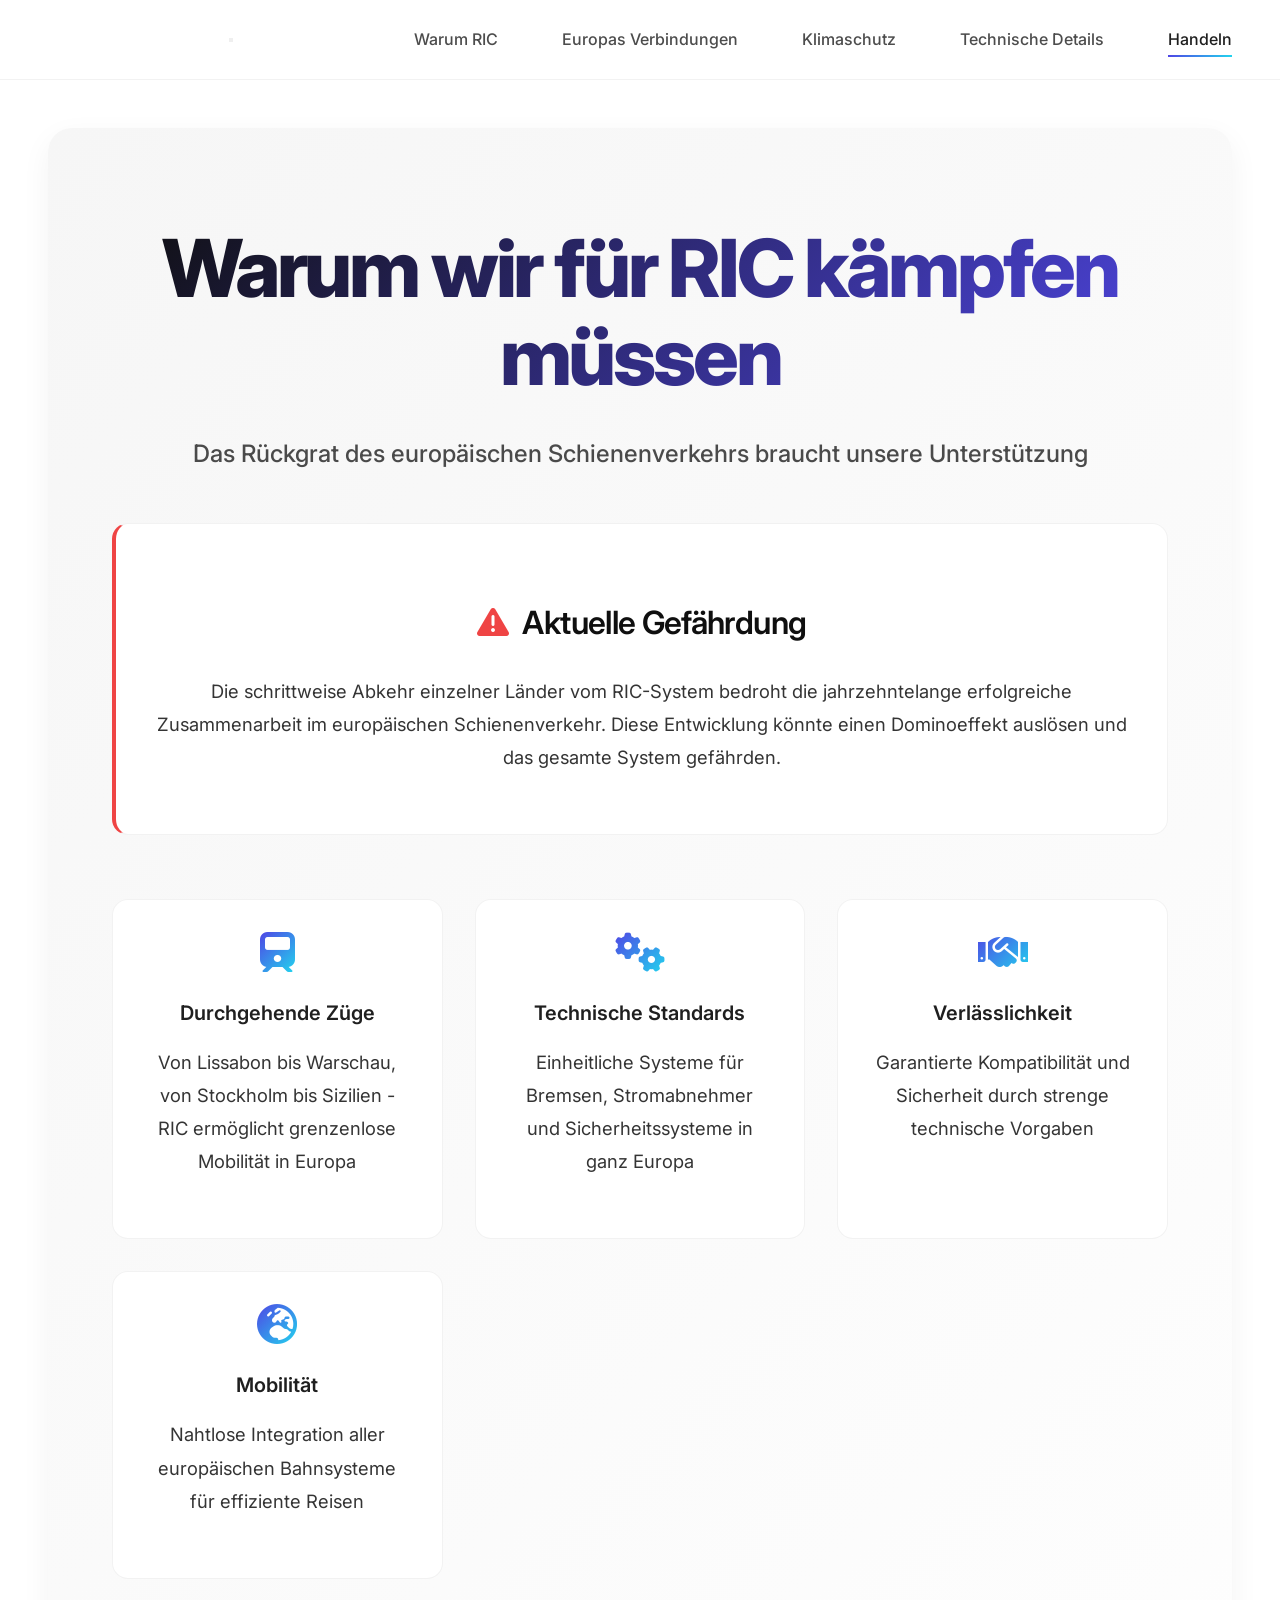
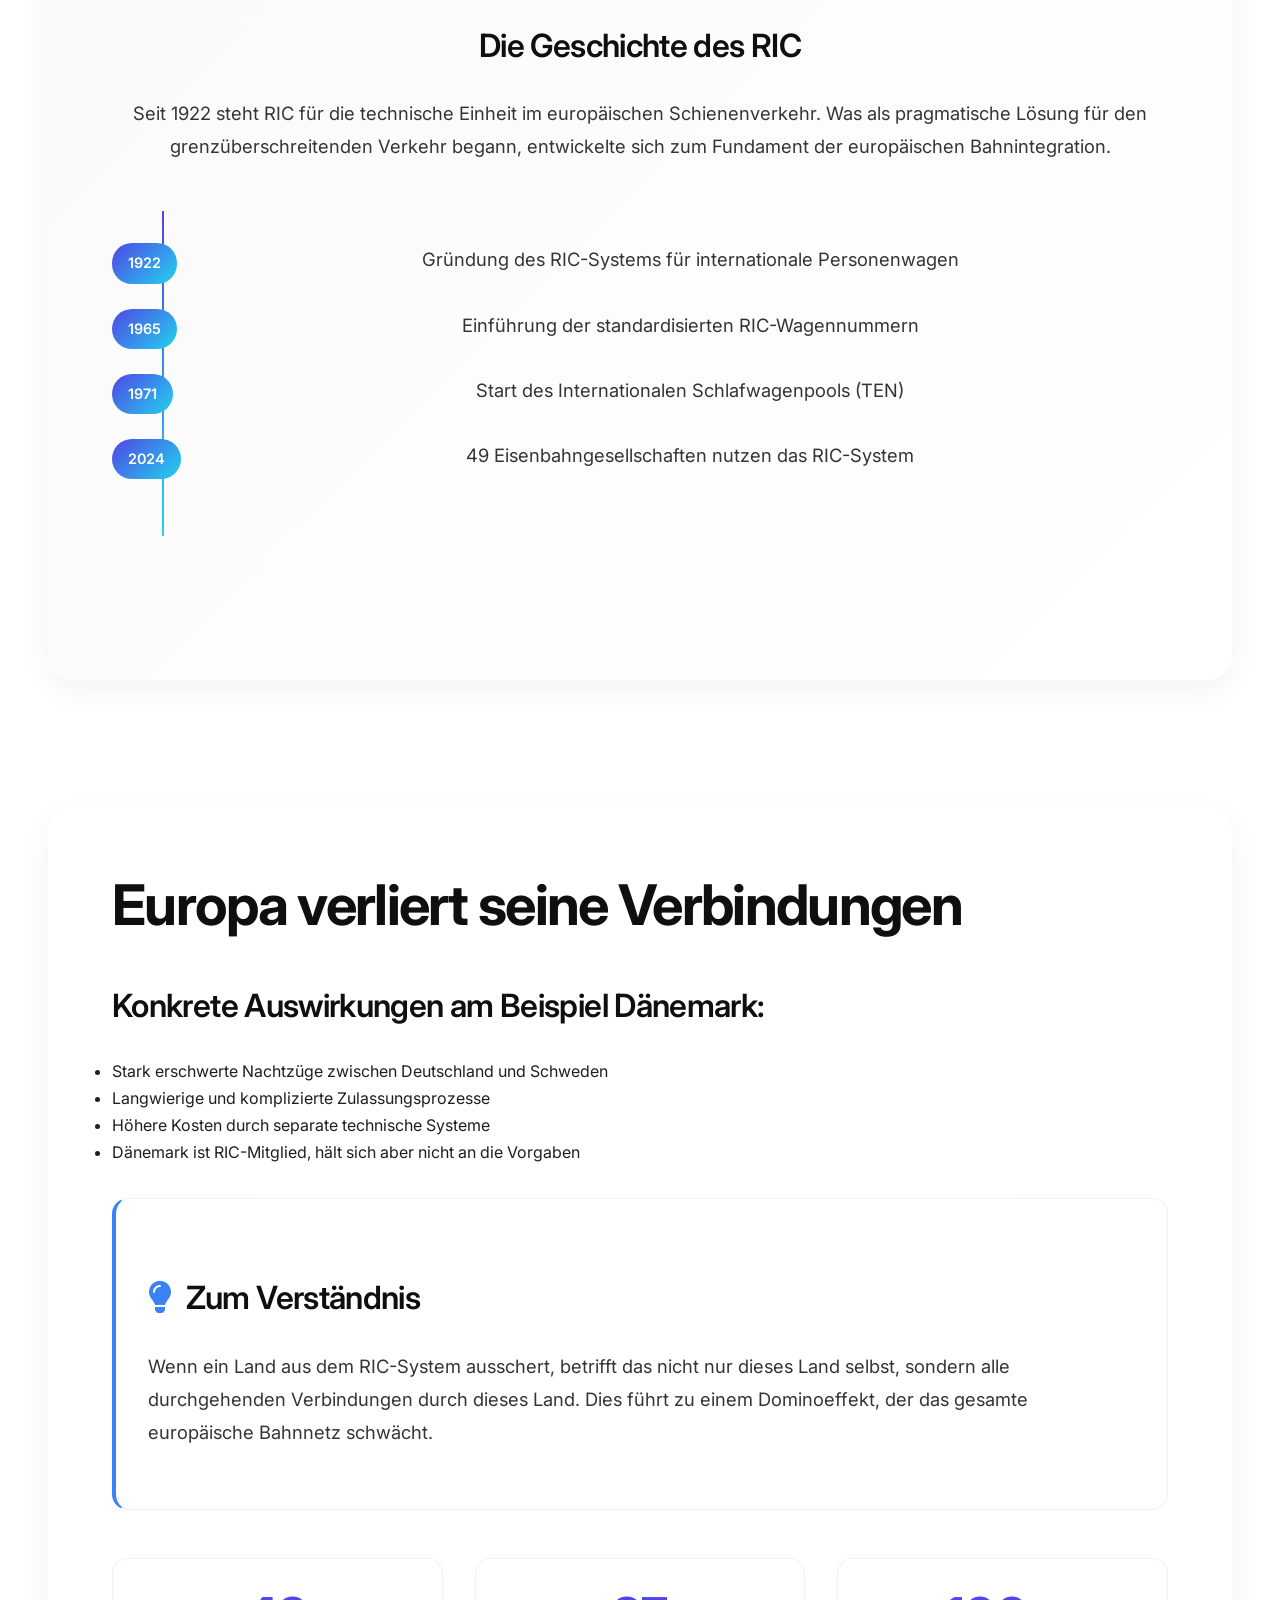
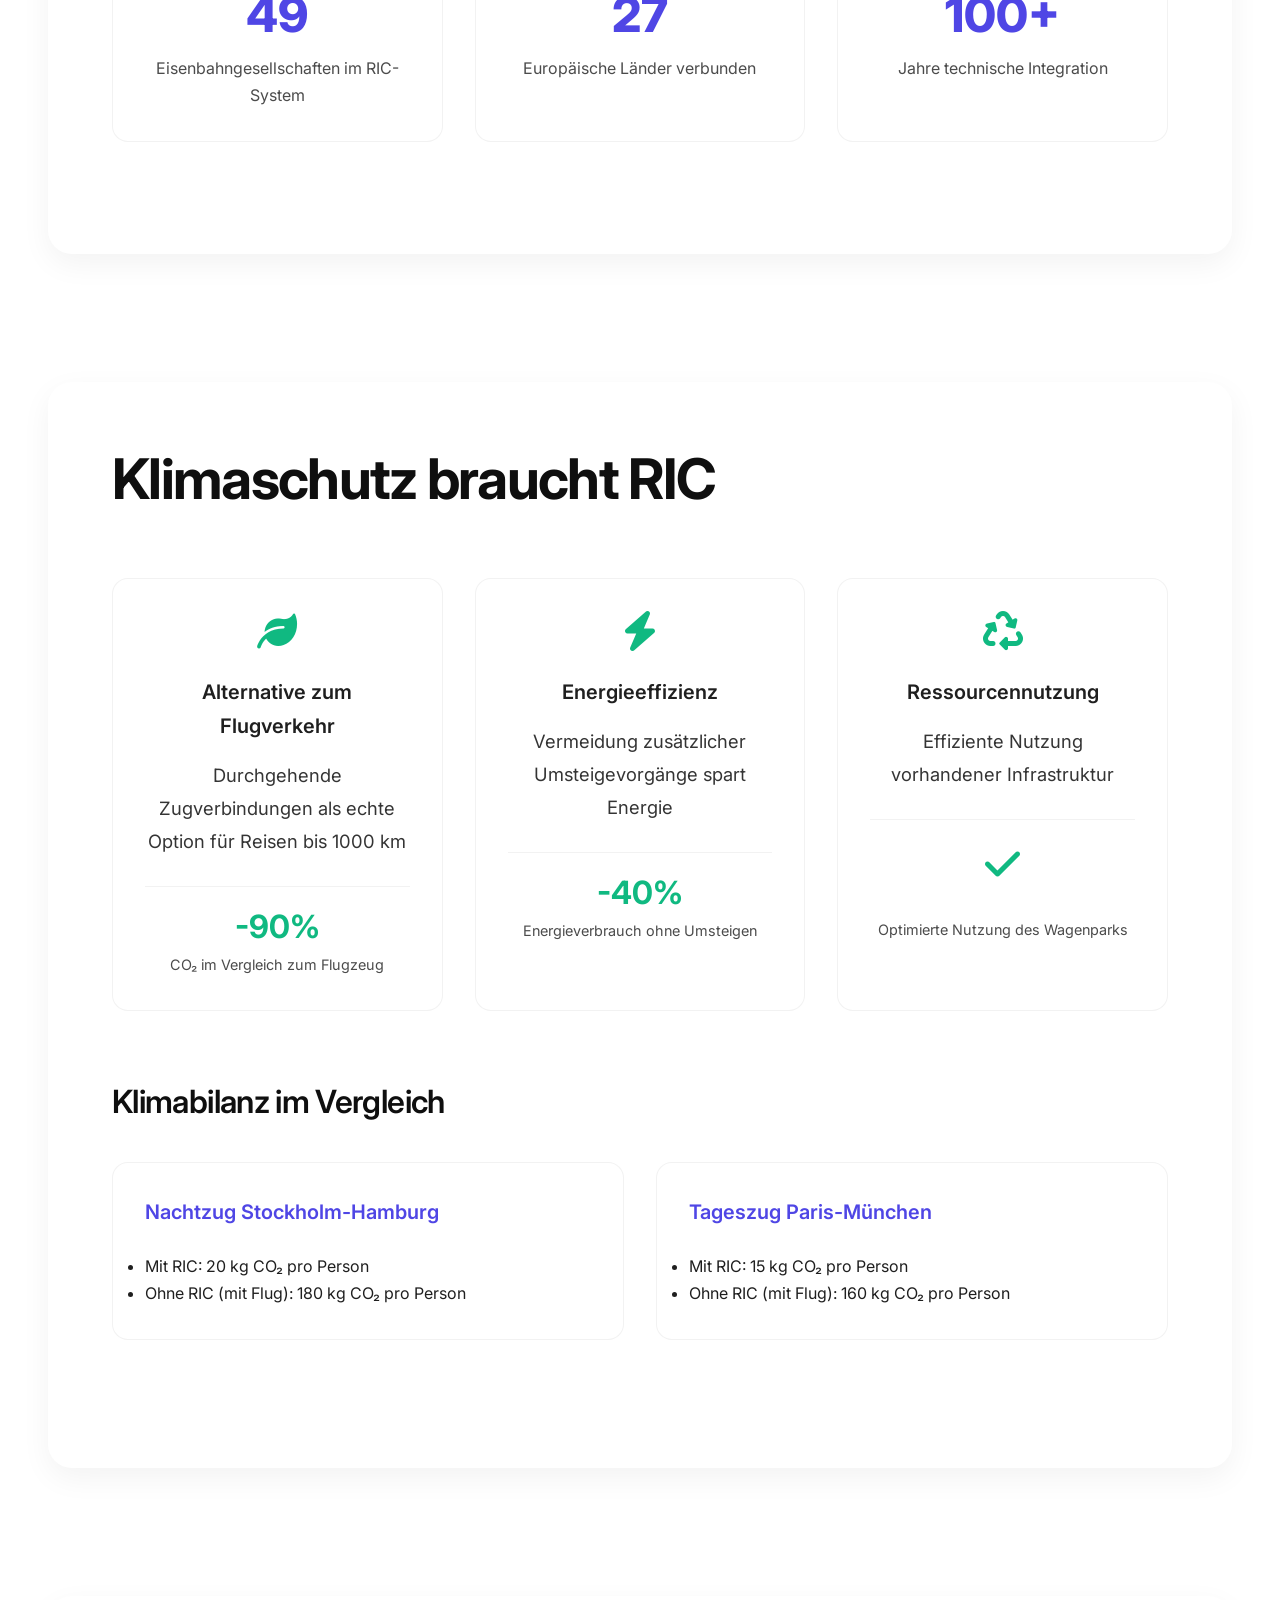
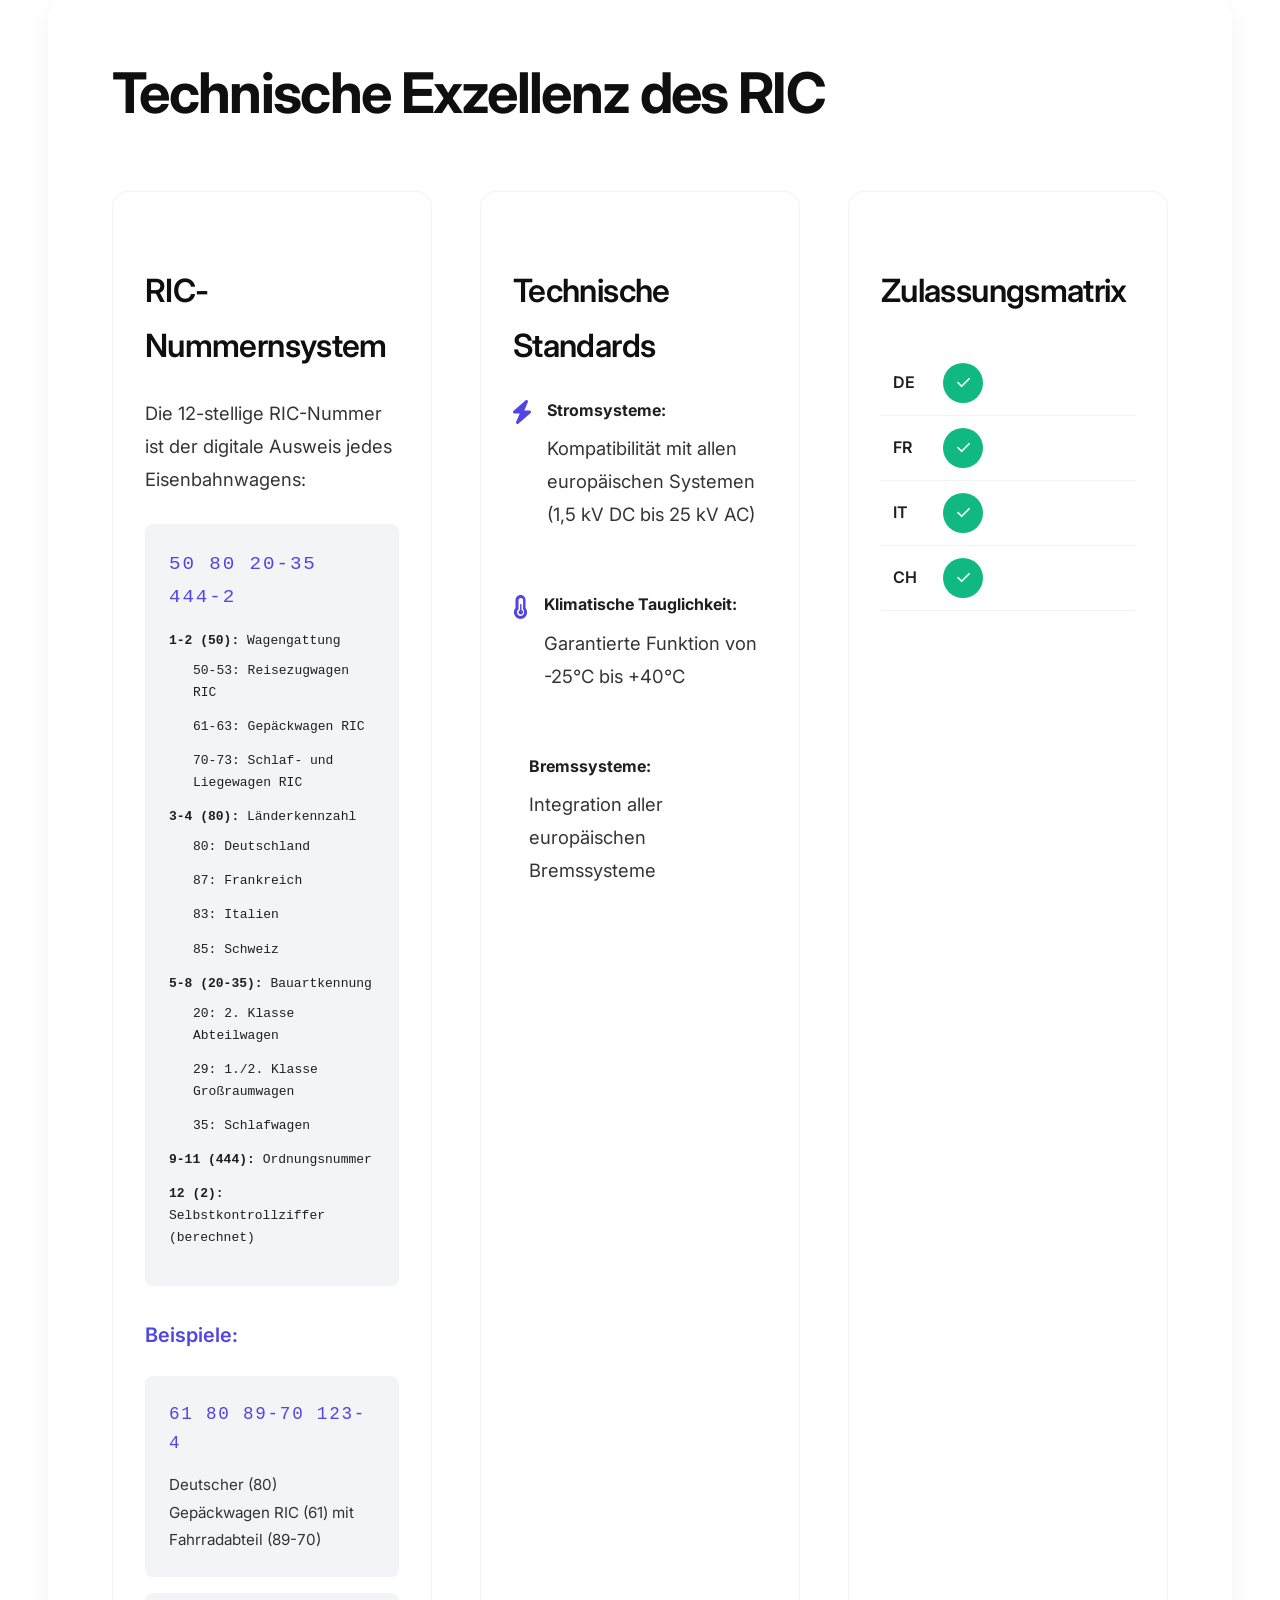
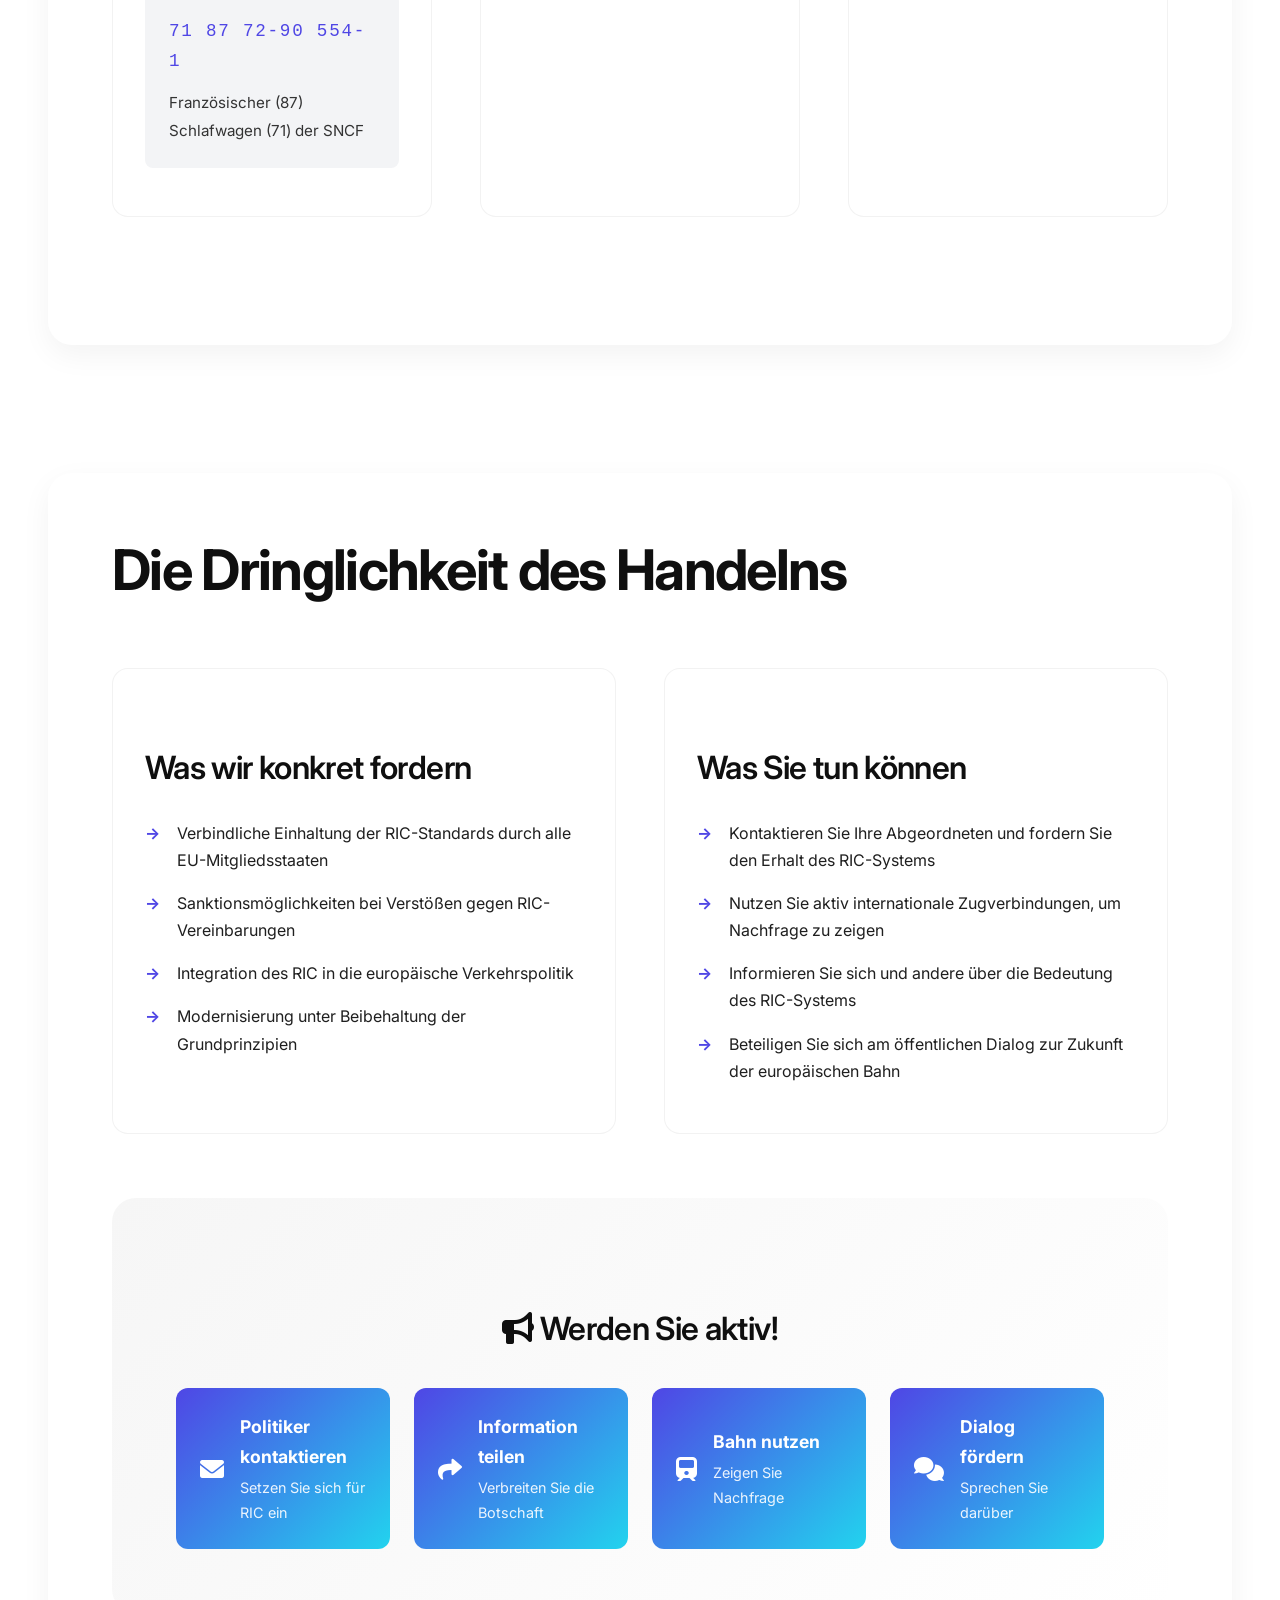
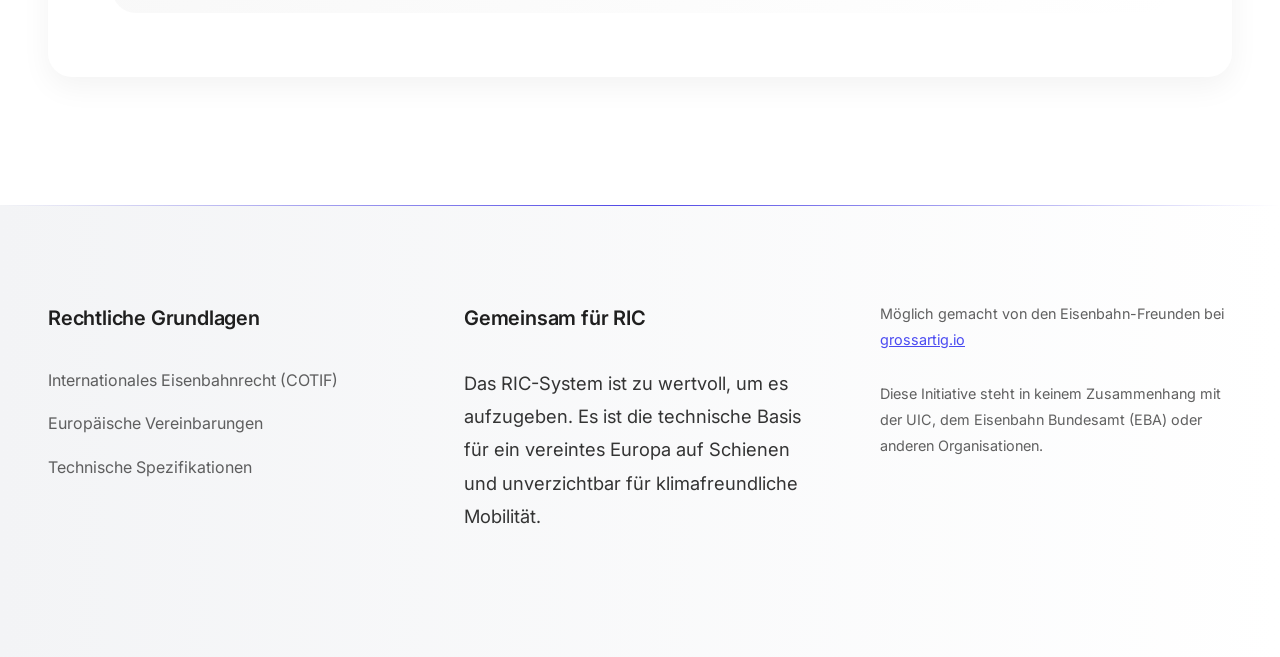
==== commit 3a280e53: "First commit" ====
--- a/index.html
+++ b/index.html
@@ -1,40 +1,366 @@
-<!DOCTYPE html>  <html class="no-js" lang="en-US">  	<head>  		<meta charset="UTF-8"> 		<meta name="viewport" content="width=device-width, initial-scale=1.0" >  		<link rel="profile" href="https://gmpg.org/xfn/11">  		<meta name='robots' content='index, follow, max-image-preview:large, max-snippet:-1, max-video-preview:-1' />  	<!-- This site is optimized with the Yoast SEO plugin v18.6 - https://yoast.com/wordpress/plugins/seo/ --> 	<title>How to get an awesome shirt for 8€/$9 - Moofie.net</title> 	<link rel="canonical" href="https://moofie.net/" /> 	<meta property="og:locale" content="en_US" /> 	<meta property="og:type" content="website" /> 	<meta property="og:title" content="How to get an awesome shirt for 8€/$9 - Moofie.net" /> 	<meta property="og:description" content="Disclaimer: I am a private person who has no intent of commercially distributing copyrighted/trademarked material. This is a 100% private project. I allow people to use my files for whatever they want, at their own risk. I, personally, will not go against anyone. Moofie.net is not affiliated with VanMoof B.V. Stickermule is currently running a [&hellip;]" /> 	<meta property="og:url" content="https://moofie.net/" /> 	<meta property="og:site_name" content="Moofie.net" /> 	<meta property="article:modified_time" content="2022-04-28T22:54:26+00:00" /> 	<meta property="og:image" content="./images/orange_img.png" /> 	<meta name="twitter:card" content="summary_large_image" /> 	<meta name="twitter:label1" content="Est. reading time" /> 	<meta name="twitter:data1" content="10 minutes" /> 	<script type="application/ld+json" class="yoast-schema-graph">{"@context":"https://schema.org","@graph":[{"@type":"WebSite","@id":"https://moofie.net/#website","url":"https://moofie.net/","name":"Moofie.net","description":"","potentialAction":[{"@type":"SearchAction","target":{"@type":"EntryPoint","urlTemplate":"https://moofie.net/?s={search_term_string}"},"query-input":"required name=search_term_string"}],"inLanguage":"en-US"},{"@type":"ImageObject","@id":"https://moofie.net/#primaryimage","inLanguage":"en-US","url":"https://www.buymeacoffee.com/assets/img/custom_images/orange_img.png","contentUrl":"https://www.buymeacoffee.com/assets/img/custom_images/orange_img.png"},{"@type":"WebPage","@id":"https://moofie.net/#webpage","url":"https://moofie.net/","name":"How to get an awesome shirt for 8€/$9 - Moofie.net","isPartOf":{"@id":"https://moofie.net/#website"},"primaryImageOfPage":{"@id":"https://moofie.net/#primaryimage"},"datePublished":"2022-04-28T19:38:13+00:00","dateModified":"2022-04-28T22:54:26+00:00","breadcrumb":{"@id":"https://moofie.net/#breadcrumb"},"inLanguage":"en-US","potentialAction":[{"@type":"ReadAction","target":["https://moofie.net/"]}]},{"@type":"BreadcrumbList","@id":"https://moofie.net/#breadcrumb","itemListElement":[{"@type":"ListItem","position":1,"name":"Home"}]}]}</script> 	<!-- / Yoast SEO plugin. -->   <link rel='dns-prefetch' href='//s.w.org' /> <link rel="alternate" type="application/rss+xml" title="Moofie.net &raquo; Feed" href="https://moofie.net/feed/" /> <link rel="alternate" type="application/rss+xml" title="Moofie.net &raquo; Comments Feed" href="https://moofie.net/comments/feed/" /> <script>
-window._wpemojiSettings = {"baseUrl":"https:\/\/s.w.org\/images\/core\/emoji\/13.1.0\/72x72\/","ext":".png","svgUrl":"https:\/\/s.w.org\/images\/core\/emoji\/13.1.0\/svg\/","svgExt":".svg","source":{"concatemoji":"https:\/\/moofie.net\/wp-includes\/js\/wp-emoji-release.min.js?ver=5.9.3"}};
-/*! This file is auto-generated */
-!function(e,a,t){var n,r,o,i=a.createElement("canvas"),p=i.getContext&&i.getContext("2d");function s(e,t){var a=String.fromCharCode;p.clearRect(0,0,i.width,i.height),p.fillText(a.apply(this,e),0,0);e=i.toDataURL();return p.clearRect(0,0,i.width,i.height),p.fillText(a.apply(this,t),0,0),e===i.toDataURL()}function c(e){var t=a.createElement("script");t.src=e,t.defer=t.type="text/javascript",a.getElementsByTagName("head")[0].appendChild(t)}for(o=Array("flag","emoji"),t.supports={everything:!0,everythingExceptFlag:!0},r=0;r<o.length;r++)t.supports[o[r]]=function(e){if(!p||!p.fillText)return!1;switch(p.textBaseline="top",p.font="600 32px Arial",e){case"flag":return s([127987,65039,8205,9895,65039],[127987,65039,8203,9895,65039])?!1:!s([55356,56826,55356,56819],[55356,56826,8203,55356,56819])&&!s([55356,57332,56128,56423,56128,56418,56128,56421,56128,56430,56128,56423,56128,56447],[55356,57332,8203,56128,56423,8203,56128,56418,8203,56128,56421,8203,56128,56430,8203,56128,56423,8203,56128,56447]);case"emoji":return!s([10084,65039,8205,55357,56613],[10084,65039,8203,55357,56613])}return!1}(o[r]),t.supports.everything=t.supports.everything&&t.supports[o[r]],"flag"!==o[r]&&(t.supports.everythingExceptFlag=t.supports.everythingExceptFlag&&t.supports[o[r]]);t.supports.everythingExceptFlag=t.supports.everythingExceptFlag&&!t.supports.flag,t.DOMReady=!1,t.readyCallback=function(){t.DOMReady=!0},t.supports.everything||(n=function(){t.readyCallback()},a.addEventListener?(a.addEventListener("DOMContentLoaded",n,!1),e.addEventListener("load",n,!1)):(e.attachEvent("onload",n),a.attachEvent("onreadystatechange",function(){"complete"===a.readyState&&t.readyCallback()})),(n=t.source||{}).concatemoji?c(n.concatemoji):n.wpemoji&&n.twemoji&&(c(n.twemoji),c(n.wpemoji)))}(window,document,window._wpemojiSettings);
-</script> <style> img.wp-smiley, img.emoji { 	display: inline !important; 	border: none !important; 	box-shadow: none !important; 	height: 1em !important; 	width: 1em !important; 	margin: 0 0.07em !important; 	vertical-align: -0.1em !important; 	background: none !important; 	padding: 0 !important; } </style> 	<link rel='stylesheet' id='wp-block-library-css'  href='./css/dist-block-library-style.min.css' media='all' /> <style id='global-styles-inline-css'> body{--wp--preset--color--black: #000000;--wp--preset--color--cyan-bluish-gray: #abb8c3;--wp--preset--color--white: #ffffff;--wp--preset--color--pale-pink: #f78da7;--wp--preset--color--vivid-red: #cf2e2e;--wp--preset--color--luminous-vivid-orange: #ff6900;--wp--preset--color--luminous-vivid-amber: #fcb900;--wp--preset--color--light-green-cyan: #7bdcb5;--wp--preset--color--vivid-green-cyan: #00d084;--wp--preset--color--pale-cyan-blue: #8ed1fc;--wp--preset--color--vivid-cyan-blue: #0693e3;--wp--preset--color--vivid-purple: #9b51e0;--wp--preset--color--accent: #cd2653;--wp--preset--color--primary: #000000;--wp--preset--color--secondary: #6d6d6d;--wp--preset--color--subtle-background: #dcd7ca;--wp--preset--color--background: #f5efe0;--wp--preset--gradient--vivid-cyan-blue-to-vivid-purple: linear-gradient(135deg,rgba(6,147,227,1) 0%,rgb(155,81,224) 100%);--wp--preset--gradient--light-green-cyan-to-vivid-green-cyan: linear-gradient(135deg,rgb(122,220,180) 0%,rgb(0,208,130) 100%);--wp--preset--gradient--luminous-vivid-amber-to-luminous-vivid-orange: linear-gradient(135deg,rgba(252,185,0,1) 0%,rgba(255,105,0,1) 100%);--wp--preset--gradient--luminous-vivid-orange-to-vivid-red: linear-gradient(135deg,rgba(255,105,0,1) 0%,rgb(207,46,46) 100%);--wp--preset--gradient--very-light-gray-to-cyan-bluish-gray: linear-gradient(135deg,rgb(238,238,238) 0%,rgb(169,184,195) 100%);--wp--preset--gradient--cool-to-warm-spectrum: linear-gradient(135deg,rgb(74,234,220) 0%,rgb(151,120,209) 20%,rgb(207,42,186) 40%,rgb(238,44,130) 60%,rgb(251,105,98) 80%,rgb(254,248,76) 100%);--wp--preset--gradient--blush-light-purple: linear-gradient(135deg,rgb(255,206,236) 0%,rgb(152,150,240) 100%);--wp--preset--gradient--blush-bordeaux: linear-gradient(135deg,rgb(254,205,165) 0%,rgb(254,45,45) 50%,rgb(107,0,62) 100%);--wp--preset--gradient--luminous-dusk: linear-gradient(135deg,rgb(255,203,112) 0%,rgb(199,81,192) 50%,rgb(65,88,208) 100%);--wp--preset--gradient--pale-ocean: linear-gradient(135deg,rgb(255,245,203) 0%,rgb(182,227,212) 50%,rgb(51,167,181) 100%);--wp--preset--gradient--electric-grass: linear-gradient(135deg,rgb(202,248,128) 0%,rgb(113,206,126) 100%);--wp--preset--gradient--midnight: linear-gradient(135deg,rgb(2,3,129) 0%,rgb(40,116,252) 100%);--wp--preset--duotone--dark-grayscale: url('#wp-duotone-dark-grayscale');--wp--preset--duotone--grayscale: url('#wp-duotone-grayscale');--wp--preset--duotone--purple-yellow: url('#wp-duotone-purple-yellow');--wp--preset--duotone--blue-red: url('#wp-duotone-blue-red');--wp--preset--duotone--midnight: url('#wp-duotone-midnight');--wp--preset--duotone--magenta-yellow: url('#wp-duotone-magenta-yellow');--wp--preset--duotone--purple-green: url('#wp-duotone-purple-green');--wp--preset--duotone--blue-orange: url('#wp-duotone-blue-orange');--wp--preset--font-size--small: 18px;--wp--preset--font-size--medium: 20px;--wp--preset--font-size--large: 26.25px;--wp--preset--font-size--x-large: 42px;--wp--preset--font-size--normal: 21px;--wp--preset--font-size--larger: 32px;}.has-black-color{color: var(--wp--preset--color--black) !important;}.has-cyan-bluish-gray-color{color: var(--wp--preset--color--cyan-bluish-gray) !important;}.has-white-color{color: var(--wp--preset--color--white) !important;}.has-pale-pink-color{color: var(--wp--preset--color--pale-pink) !important;}.has-vivid-red-color{color: var(--wp--preset--color--vivid-red) !important;}.has-luminous-vivid-orange-color{color: var(--wp--preset--color--luminous-vivid-orange) !important;}.has-luminous-vivid-amber-color{color: var(--wp--preset--color--luminous-vivid-amber) !important;}.has-light-green-cyan-color{color: var(--wp--preset--color--light-green-cyan) !important;}.has-vivid-green-cyan-color{color: var(--wp--preset--color--vivid-green-cyan) !important;}.has-pale-cyan-blue-color{color: var(--wp--preset--color--pale-cyan-blue) !important;}.has-vivid-cyan-blue-color{color: var(--wp--preset--color--vivid-cyan-blue) !important;}.has-vivid-purple-color{color: var(--wp--preset--color--vivid-purple) !important;}.has-black-background-color{background-color: var(--wp--preset--color--black) !important;}.has-cyan-bluish-gray-background-color{background-color: var(--wp--preset--color--cyan-bluish-gray) !important;}.has-white-background-color{background-color: var(--wp--preset--color--white) !important;}.has-pale-pink-background-color{background-color: var(--wp--preset--color--pale-pink) !important;}.has-vivid-red-background-color{background-color: var(--wp--preset--color--vivid-red) !important;}.has-luminous-vivid-orange-background-color{background-color: var(--wp--preset--color--luminous-vivid-orange) !important;}.has-luminous-vivid-amber-background-color{background-color: var(--wp--preset--color--luminous-vivid-amber) !important;}.has-light-green-cyan-background-color{background-color: var(--wp--preset--color--light-green-cyan) !important;}.has-vivid-green-cyan-background-color{background-color: var(--wp--preset--color--vivid-green-cyan) !important;}.has-pale-cyan-blue-background-color{background-color: var(--wp--preset--color--pale-cyan-blue) !important;}.has-vivid-cyan-blue-background-color{background-color: var(--wp--preset--color--vivid-cyan-blue) !important;}.has-vivid-purple-background-color{background-color: var(--wp--preset--color--vivid-purple) !important;}.has-black-border-color{border-color: var(--wp--preset--color--black) !important;}.has-cyan-bluish-gray-border-color{border-color: var(--wp--preset--color--cyan-bluish-gray) !important;}.has-white-border-color{border-color: var(--wp--preset--color--white) !important;}.has-pale-pink-border-color{border-color: var(--wp--preset--color--pale-pink) !important;}.has-vivid-red-border-color{border-color: var(--wp--preset--color--vivid-red) !important;}.has-luminous-vivid-orange-border-color{border-color: var(--wp--preset--color--luminous-vivid-orange) !important;}.has-luminous-vivid-amber-border-color{border-color: var(--wp--preset--color--luminous-vivid-amber) !important;}.has-light-green-cyan-border-color{border-color: var(--wp--preset--color--light-green-cyan) !important;}.has-vivid-green-cyan-border-color{border-color: var(--wp--preset--color--vivid-green-cyan) !important;}.has-pale-cyan-blue-border-color{border-color: var(--wp--preset--color--pale-cyan-blue) !important;}.has-vivid-cyan-blue-border-color{border-color: var(--wp--preset--color--vivid-cyan-blue) !important;}.has-vivid-purple-border-color{border-color: var(--wp--preset--color--vivid-purple) !important;}.has-vivid-cyan-blue-to-vivid-purple-gradient-background{background: var(--wp--preset--gradient--vivid-cyan-blue-to-vivid-purple) !important;}.has-light-green-cyan-to-vivid-green-cyan-gradient-background{background: var(--wp--preset--gradient--light-green-cyan-to-vivid-green-cyan) !important;}.has-luminous-vivid-amber-to-luminous-vivid-orange-gradient-background{background: var(--wp--preset--gradient--luminous-vivid-amber-to-luminous-vivid-orange) !important;}.has-luminous-vivid-orange-to-vivid-red-gradient-background{background: var(--wp--preset--gradient--luminous-vivid-orange-to-vivid-red) !important;}.has-very-light-gray-to-cyan-bluish-gray-gradient-background{background: var(--wp--preset--gradient--very-light-gray-to-cyan-bluish-gray) !important;}.has-cool-to-warm-spectrum-gradient-background{background: var(--wp--preset--gradient--cool-to-warm-spectrum) !important;}.has-blush-light-purple-gradient-background{background: var(--wp--preset--gradient--blush-light-purple) !important;}.has-blush-bordeaux-gradient-background{background: var(--wp--preset--gradient--blush-bordeaux) !important;}.has-luminous-dusk-gradient-background{background: var(--wp--preset--gradient--luminous-dusk) !important;}.has-pale-ocean-gradient-background{background: var(--wp--preset--gradient--pale-ocean) !important;}.has-electric-grass-gradient-background{background: var(--wp--preset--gradient--electric-grass) !important;}.has-midnight-gradient-background{background: var(--wp--preset--gradient--midnight) !important;}.has-small-font-size{font-size: var(--wp--preset--font-size--small) !important;}.has-medium-font-size{font-size: var(--wp--preset--font-size--medium) !important;}.has-large-font-size{font-size: var(--wp--preset--font-size--large) !important;}.has-x-large-font-size{font-size: var(--wp--preset--font-size--x-large) !important;} </style> <link rel='stylesheet' id='contact-form-7-css'  href='./css/contact-form-7-includes-css-styles.css' media='all' /> <link rel='stylesheet' id='twentytwenty-style-css'  href='./css/twentytwenty-style.css' media='all' /> <style id='twentytwenty-style-inline-css'> .color-accent,.color-accent-hover:hover,.color-accent-hover:focus,:root .has-accent-color,.has-drop-cap:not(:focus):first-letter,.wp-block-button.is-style-outline,a { color: #cd2653; }blockquote,.border-color-accent,.border-color-accent-hover:hover,.border-color-accent-hover:focus { border-color: #cd2653; }button,.button,.faux-button,.wp-block-button__link,.wp-block-file .wp-block-file__button,input[type="button"],input[type="reset"],input[type="submit"],.bg-accent,.bg-accent-hover:hover,.bg-accent-hover:focus,:root .has-accent-background-color,.comment-reply-link { background-color: #cd2653; }.fill-children-accent,.fill-children-accent * { fill: #cd2653; }body,.entry-title a,:root .has-primary-color { color: #000000; }:root .has-primary-background-color { background-color: #000000; }cite,figcaption,.wp-caption-text,.post-meta,.entry-content .wp-block-archives li,.entry-content .wp-block-categories li,.entry-content .wp-block-latest-posts li,.wp-block-latest-comments__comment-date,.wp-block-latest-posts__post-date,.wp-block-embed figcaption,.wp-block-image figcaption,.wp-block-pullquote cite,.comment-metadata,.comment-respond .comment-notes,.comment-respond .logged-in-as,.pagination .dots,.entry-content hr:not(.has-background),hr.styled-separator,:root .has-secondary-color { color: #6d6d6d; }:root .has-secondary-background-color { background-color: #6d6d6d; }pre,fieldset,input,textarea,table,table *,hr { border-color: #dcd7ca; }caption,code,code,kbd,samp,.wp-block-table.is-style-stripes tbody tr:nth-child(odd),:root .has-subtle-background-background-color { background-color: #dcd7ca; }.wp-block-table.is-style-stripes { border-bottom-color: #dcd7ca; }.wp-block-latest-posts.is-grid li { border-top-color: #dcd7ca; }:root .has-subtle-background-color { color: #dcd7ca; }body:not(.overlay-header) .primary-menu > li > a,body:not(.overlay-header) .primary-menu > li > .icon,.modal-menu a,.footer-menu a, .footer-widgets a,#site-footer .wp-block-button.is-style-outline,.wp-block-pullquote:before,.singular:not(.overlay-header) .entry-header a,.archive-header a,.header-footer-group .color-accent,.header-footer-group .color-accent-hover:hover { color: #cd2653; }.social-icons a,#site-footer button:not(.toggle),#site-footer .button,#site-footer .faux-button,#site-footer .wp-block-button__link,#site-footer .wp-block-file__button,#site-footer input[type="button"],#site-footer input[type="reset"],#site-footer input[type="submit"] { background-color: #cd2653; }.header-footer-group,body:not(.overlay-header) #site-header .toggle,.menu-modal .toggle { color: #000000; }body:not(.overlay-header) .primary-menu ul { background-color: #000000; }body:not(.overlay-header) .primary-menu > li > ul:after { border-bottom-color: #000000; }body:not(.overlay-header) .primary-menu ul ul:after { border-left-color: #000000; }.site-description,body:not(.overlay-header) .toggle-inner .toggle-text,.widget .post-date,.widget .rss-date,.widget_archive li,.widget_categories li,.widget cite,.widget_pages li,.widget_meta li,.widget_nav_menu li,.powered-by-wordpress,.to-the-top,.singular .entry-header .post-meta,.singular:not(.overlay-header) .entry-header .post-meta a { color: #6d6d6d; }.header-footer-group pre,.header-footer-group fieldset,.header-footer-group input,.header-footer-group textarea,.header-footer-group table,.header-footer-group table *,.footer-nav-widgets-wrapper,#site-footer,.menu-modal nav *,.footer-widgets-outer-wrapper,.footer-top { border-color: #dcd7ca; }.header-footer-group table caption,body:not(.overlay-header) .header-inner .toggle-wrapper::before { background-color: #dcd7ca; } </style> <link rel='stylesheet' id='twentytwenty-print-style-css'  href='./css/twentytwenty-print.css' media='print' />         <script>
-            /* <![CDATA[ */
-            var rcewpp = {
-                "ajax_url":"https://moofie.net/wp-admin/admin-ajax.php",
-                "nonce": "5f6564e3cc",
-                "home_url": "https://moofie.net/",
-                "settings_icon": 'https://moofie.net/wp-content/plugins/export-wp-page-to-static-html/admin/images/settings.png',
-                "settings_hover_icon": 'https://moofie.net/wp-content/plugins/export-wp-page-to-static-html/admin/images/settings_hover.png'
-            };
-            /* ]]\> */
-        </script>         <script src='./js/twentytwenty-assets-js-index.js' id='twentytwenty-js-js' async></script> <script id='twentytwenty-js-js-after'>
-window.addEventListener( "load", function() {
-
-				if ( typeof jQuery === "undefined" ) {
-					return;
-				}
-
-				jQuery( document ).on( "wpformsPageChange wpformsShowConditionalsField", function() { 
-
-					if ( typeof twentytwenty === "undefined" || typeof twentytwenty.intrinsicRatioVideos === "undefined" || typeof twentytwenty.intrinsicRatioVideos.makeFit === "undefined" ) {
-						return;
-					}
-
-					twentytwenty.intrinsicRatioVideos.makeFit();
-				} );
-
-				jQuery( document ).on( "wpformsRichTextEditorInit", function( e, editor ) { 
-
-					jQuery( editor.container ).find( "iframe" ).addClass( "intrinsic-ignore" );
-				} );
-			} );
-</script> <link rel="https://api.w.org/" href="https://moofie.net/wp-json/" /><link rel="alternate" type="application/json" href="https://moofie.net/wp-json/wp/v2/pages/565" /><link rel="EditURI" type="application/rsd+xml" title="RSD" href="https://moofie.net/xmlrpc.php?rsd" /> <link rel="wlwmanifest" type="application/wlwmanifest+xml" href="https://moofie.net/wp-includes/wlwmanifest.xml" />  <meta name="generator" content="WordPress 5.9.3" /> <link rel='shortlink' href='https://moofie.net/' /> <link rel="alternate" type="application/json+oembed" href="https://moofie.net/wp-json/oembed/1.0/embed?url=https%3A%2F%2Fmoofie.net%2F" /> <link rel="alternate" type="text/xml+oembed" href="https://moofie.net/wp-json/oembed/1.0/embed?url=https%3A%2F%2Fmoofie.net%2F&#038;format=xml" /> <meta name="framework" content="Redux 4.3.9" />	<script>document.documentElement.className = document.documentElement.className.replace( 'no-js', 'js' );</script> 	<link rel="icon" href="./images/cropped-favicon-1-32x32.png" sizes="32x32" /> <link rel="icon" href="./images/cropped-favicon-1-192x192.png" sizes="192x192" /> <link rel="apple-touch-icon" href="https://moofie.net/wp-content/uploads/2022/04/cropped-favicon-1-180x180.png" /> <meta name="msapplication-TileImage" content="https://moofie.net/wp-content/uploads/2022/04/cropped-favicon-1-270x270.png" />  	</head>  	<body data-rsssl=1 class="home page-template-default page page-id-565 wp-custom-logo wp-embed-responsive singular enable-search-modal missing-post-thumbnail has-no-pagination not-showing-comments show-avatars footer-top-hidden elementor-default elementor-kit-562">  		<a class="skip-link screen-reader-text" href="#site-content">Skip to the content</a><svg xmlns="http://www.w3.org/2000/svg" viewbox="0 0 0 0" width="0" height="0" focusable="false" role="none" style="visibility: hidden; position: absolute; left: -9999px; overflow: hidden;" ><defs><filter id="wp-duotone-dark-grayscale"><fecolormatrix color-interpolation-filters="sRGB" type="matrix" values=" .299 .587 .114 0 0 .299 .587 .114 0 0 .299 .587 .114 0 0 .299 .587 .114 0 0 " /><fecomponenttransfer color-interpolation-filters="sRGB" ><fefuncr type="table" tablevalues="0 0.49803921568627" /><fefuncg type="table" tablevalues="0 0.49803921568627" /><fefuncb type="table" tablevalues="0 0.49803921568627" /><fefunca type="table" tablevalues="1 1" /></fecomponenttransfer><fecomposite in2="SourceGraphic" operator="in" /></filter></defs></svg><svg xmlns="http://www.w3.org/2000/svg" viewbox="0 0 0 0" width="0" height="0" focusable="false" role="none" style="visibility: hidden; position: absolute; left: -9999px; overflow: hidden;" ><defs><filter id="wp-duotone-grayscale"><fecolormatrix color-interpolation-filters="sRGB" type="matrix" values=" .299 .587 .114 0 0 .299 .587 .114 0 0 .299 .587 .114 0 0 .299 .587 .114 0 0 " /><fecomponenttransfer color-interpolation-filters="sRGB" ><fefuncr type="table" tablevalues="0 1" /><fefuncg type="table" tablevalues="0 1" /><fefuncb type="table" tablevalues="0 1" /><fefunca type="table" tablevalues="1 1" /></fecomponenttransfer><fecomposite in2="SourceGraphic" operator="in" /></filter></defs></svg><svg xmlns="http://www.w3.org/2000/svg" viewbox="0 0 0 0" width="0" height="0" focusable="false" role="none" style="visibility: hidden; position: absolute; left: -9999px; overflow: hidden;" ><defs><filter id="wp-duotone-purple-yellow"><fecolormatrix color-interpolation-filters="sRGB" type="matrix" values=" .299 .587 .114 0 0 .299 .587 .114 0 0 .299 .587 .114 0 0 .299 .587 .114 0 0 " /><fecomponenttransfer color-interpolation-filters="sRGB" ><fefuncr type="table" tablevalues="0.54901960784314 0.98823529411765" /><fefuncg type="table" tablevalues="0 1" /><fefuncb type="table" tablevalues="0.71764705882353 0.25490196078431" /><fefunca type="table" tablevalues="1 1" /></fecomponenttransfer><fecomposite in2="SourceGraphic" operator="in" /></filter></defs></svg><svg xmlns="http://www.w3.org/2000/svg" viewbox="0 0 0 0" width="0" height="0" focusable="false" role="none" style="visibility: hidden; position: absolute; left: -9999px; overflow: hidden;" ><defs><filter id="wp-duotone-blue-red"><fecolormatrix color-interpolation-filters="sRGB" type="matrix" values=" .299 .587 .114 0 0 .299 .587 .114 0 0 .299 .587 .114 0 0 .299 .587 .114 0 0 " /><fecomponenttransfer color-interpolation-filters="sRGB" ><fefuncr type="table" tablevalues="0 1" /><fefuncg type="table" tablevalues="0 0.27843137254902" /><fefuncb type="table" tablevalues="0.5921568627451 0.27843137254902" /><fefunca type="table" tablevalues="1 1" /></fecomponenttransfer><fecomposite in2="SourceGraphic" operator="in" /></filter></defs></svg><svg xmlns="http://www.w3.org/2000/svg" viewbox="0 0 0 0" width="0" height="0" focusable="false" role="none" style="visibility: hidden; position: absolute; left: -9999px; overflow: hidden;" ><defs><filter id="wp-duotone-midnight"><fecolormatrix color-interpolation-filters="sRGB" type="matrix" values=" .299 .587 .114 0 0 .299 .587 .114 0 0 .299 .587 .114 0 0 .299 .587 .114 0 0 " /><fecomponenttransfer color-interpolation-filters="sRGB" ><fefuncr type="table" tablevalues="0 0" /><fefuncg type="table" tablevalues="0 0.64705882352941" /><fefuncb type="table" tablevalues="0 1" /><fefunca type="table" tablevalues="1 1" /></fecomponenttransfer><fecomposite in2="SourceGraphic" operator="in" /></filter></defs></svg><svg xmlns="http://www.w3.org/2000/svg" viewbox="0 0 0 0" width="0" height="0" focusable="false" role="none" style="visibility: hidden; position: absolute; left: -9999px; overflow: hidden;" ><defs><filter id="wp-duotone-magenta-yellow"><fecolormatrix color-interpolation-filters="sRGB" type="matrix" values=" .299 .587 .114 0 0 .299 .587 .114 0 0 .299 .587 .114 0 0 .299 .587 .114 0 0 " /><fecomponenttransfer color-interpolation-filters="sRGB" ><fefuncr type="table" tablevalues="0.78039215686275 1" /><fefuncg type="table" tablevalues="0 0.94901960784314" /><fefuncb type="table" tablevalues="0.35294117647059 0.47058823529412" /><fefunca type="table" tablevalues="1 1" /></fecomponenttransfer><fecomposite in2="SourceGraphic" operator="in" /></filter></defs></svg><svg xmlns="http://www.w3.org/2000/svg" viewbox="0 0 0 0" width="0" height="0" focusable="false" role="none" style="visibility: hidden; position: absolute; left: -9999px; overflow: hidden;" ><defs><filter id="wp-duotone-purple-green"><fecolormatrix color-interpolation-filters="sRGB" type="matrix" values=" .299 .587 .114 0 0 .299 .587 .114 0 0 .299 .587 .114 0 0 .299 .587 .114 0 0 " /><fecomponenttransfer color-interpolation-filters="sRGB" ><fefuncr type="table" tablevalues="0.65098039215686 0.40392156862745" /><fefuncg type="table" tablevalues="0 1" /><fefuncb type="table" tablevalues="0.44705882352941 0.4" /><fefunca type="table" tablevalues="1 1" /></fecomponenttransfer><fecomposite in2="SourceGraphic" operator="in" /></filter></defs></svg><svg xmlns="http://www.w3.org/2000/svg" viewbox="0 0 0 0" width="0" height="0" focusable="false" role="none" style="visibility: hidden; position: absolute; left: -9999px; overflow: hidden;" ><defs><filter id="wp-duotone-blue-orange"><fecolormatrix color-interpolation-filters="sRGB" type="matrix" values=" .299 .587 .114 0 0 .299 .587 .114 0 0 .299 .587 .114 0 0 .299 .587 .114 0 0 " /><fecomponenttransfer color-interpolation-filters="sRGB" ><fefuncr type="table" tablevalues="0.098039215686275 1" /><fefuncg type="table" tablevalues="0 0.66274509803922" /><fefuncb type="table" tablevalues="0.84705882352941 0.41960784313725" /><fefunca type="table" tablevalues="1 1" /></fecomponenttransfer><fecomposite in2="SourceGraphic" operator="in" /></filter></defs></svg> 		<header id="site-header" class="header-footer-group">  			<div class="header-inner section-inner">  				<div class="header-titles-wrapper">  					 						<button class="toggle search-toggle mobile-search-toggle" data-toggle-target=".search-modal" data-toggle-body-class="showing-search-modal" data-set-focus=".search-modal .search-field" aria-expanded="false"> 							<span class="toggle-inner"> 								<span class="toggle-icon"> 									<svg class="svg-icon" aria-hidden="true" role="img" focusable="false" xmlns="http://www.w3.org/2000/svg" width="23" height="23" viewbox="0 0 23 23"><path d="M38.710696,48.0601792 L43,52.3494831 L41.3494831,54 L37.0601792,49.710696 C35.2632422,51.1481185 32.9839107,52.0076499 30.5038249,52.0076499 C24.7027226,52.0076499 20,47.3049272 20,41.5038249 C20,35.7027226 24.7027226,31 30.5038249,31 C36.3049272,31 41.0076499,35.7027226 41.0076499,41.5038249 C41.0076499,43.9839107 40.1481185,46.2632422 38.710696,48.0601792 Z M36.3875844,47.1716785 C37.8030221,45.7026647 38.6734666,43.7048964 38.6734666,41.5038249 C38.6734666,36.9918565 35.0157934,33.3341833 30.5038249,33.3341833 C25.9918565,33.3341833 22.3341833,36.9918565 22.3341833,41.5038249 C22.3341833,46.0157934 25.9918565,49.6734666 30.5038249,49.6734666 C32.7048964,49.6734666 34.7026647,48.8030221 36.1716785,47.3875844 C36.2023931,47.347638 36.2360451,47.3092237 36.2726343,47.2726343 C36.3092237,47.2360451 36.347638,47.2023931 36.3875844,47.1716785 Z" transform="translate(-20 -31)" /></svg>								</span> 								<span class="toggle-text">Search</span> 							</span> 						</button><!-- .search-toggle -->  					 					<div class="header-titles">  						<div class="site-logo faux-heading"><a href="./index.html" class="custom-logo-link" rel="home" aria-current="page"><img width="1622" height="512" src="./images/logo.png" class="custom-logo" alt="Moofie.net" srcset="./images/logo.png 1622w, ./images/logo-300x95.png 300w, ./images/logo-600x189.png 600w, ./images/logo-1024x323.png 1024w, ./images/logo-768x242.png 768w, ./images/logo-1536x485.png 1536w, ./images/logo-1140x360.png 1140w, ./images/logo-920x290.png 920w, ./images/logo-575x182.png 575w, ./images/logo-380x120.png 380w" sizes="(max-width: 1622px) 100vw, 1622px" /></a><span class="screen-reader-text">Moofie.net</span></div> 					</div><!-- .header-titles -->  					<button class="toggle nav-toggle mobile-nav-toggle" data-toggle-target=".menu-modal"  data-toggle-body-class="showing-menu-modal" aria-expanded="false" data-set-focus=".close-nav-toggle"> 						<span class="toggle-inner"> 							<span class="toggle-icon"> 								<svg class="svg-icon" aria-hidden="true" role="img" focusable="false" xmlns="http://www.w3.org/2000/svg" width="26" height="7" viewbox="0 0 26 7"><path fill-rule="evenodd" d="M332.5,45 C330.567003,45 329,43.4329966 329,41.5 C329,39.5670034 330.567003,38 332.5,38 C334.432997,38 336,39.5670034 336,41.5 C336,43.4329966 334.432997,45 332.5,45 Z M342,45 C340.067003,45 338.5,43.4329966 338.5,41.5 C338.5,39.5670034 340.067003,38 342,38 C343.932997,38 345.5,39.5670034 345.5,41.5 C345.5,43.4329966 343.932997,45 342,45 Z M351.5,45 C349.567003,45 348,43.4329966 348,41.5 C348,39.5670034 349.567003,38 351.5,38 C353.432997,38 355,39.5670034 355,41.5 C355,43.4329966 353.432997,45 351.5,45 Z" transform="translate(-329 -38)" /></svg>							</span> 							<span class="toggle-text">Menu</span> 						</span> 					</button><!-- .nav-toggle -->  				</div><!-- .header-titles-wrapper -->  				<div class="header-navigation-wrapper">  					 							<nav class="primary-menu-wrapper" aria-label="Horizontal">  								<ul class="primary-menu reset-list-style">  								<li id="menu-item-365" class="menu-item menu-item-type-post_type menu-item-object-page menu-item-365"><a href="https://moofie.net/home-2/">Home</a></li>  								</ul>  							</nav><!-- .primary-menu-wrapper -->  						 						<div class="header-toggles hide-no-js">  						 							<div class="toggle-wrapper search-toggle-wrapper">  								<button class="toggle search-toggle desktop-search-toggle" data-toggle-target=".search-modal" data-toggle-body-class="showing-search-modal" data-set-focus=".search-modal .search-field" aria-expanded="false"> 									<span class="toggle-inner"> 										<svg class="svg-icon" aria-hidden="true" role="img" focusable="false" xmlns="http://www.w3.org/2000/svg" width="23" height="23" viewbox="0 0 23 23"><path d="M38.710696,48.0601792 L43,52.3494831 L41.3494831,54 L37.0601792,49.710696 C35.2632422,51.1481185 32.9839107,52.0076499 30.5038249,52.0076499 C24.7027226,52.0076499 20,47.3049272 20,41.5038249 C20,35.7027226 24.7027226,31 30.5038249,31 C36.3049272,31 41.0076499,35.7027226 41.0076499,41.5038249 C41.0076499,43.9839107 40.1481185,46.2632422 38.710696,48.0601792 Z M36.3875844,47.1716785 C37.8030221,45.7026647 38.6734666,43.7048964 38.6734666,41.5038249 C38.6734666,36.9918565 35.0157934,33.3341833 30.5038249,33.3341833 C25.9918565,33.3341833 22.3341833,36.9918565 22.3341833,41.5038249 C22.3341833,46.0157934 25.9918565,49.6734666 30.5038249,49.6734666 C32.7048964,49.6734666 34.7026647,48.8030221 36.1716785,47.3875844 C36.2023931,47.347638 36.2360451,47.3092237 36.2726343,47.2726343 C36.3092237,47.2360451 36.347638,47.2023931 36.3875844,47.1716785 Z" transform="translate(-20 -31)" /></svg>										<span class="toggle-text">Search</span> 									</span> 								</button><!-- .search-toggle -->  							</div>  							 						</div><!-- .header-toggles --> 						 				</div><!-- .header-navigation-wrapper -->  			</div><!-- .header-inner -->  			<div class="search-modal cover-modal header-footer-group" data-modal-target-string=".search-modal">  	<div class="search-modal-inner modal-inner">  		<div class="section-inner">  			<form role="search" aria-label="Search for:" method="get" class="search-form" action="https://moofie.net/"> 	<label for="search-form-1"> 		<span class="screen-reader-text">Search for:</span> 		<input type="search" id="search-form-1" class="search-field" placeholder="Search &hellip;" value="" name="s" /> 	</label> 	<input type="submit" class="search-submit" value="Search" /> </form>  			<button class="toggle search-untoggle close-search-toggle fill-children-current-color" data-toggle-target=".search-modal" data-toggle-body-class="showing-search-modal" data-set-focus=".search-modal .search-field"> 				<span class="screen-reader-text">Close search</span> 				<svg class="svg-icon" aria-hidden="true" role="img" focusable="false" xmlns="http://www.w3.org/2000/svg" width="16" height="16" viewbox="0 0 16 16"><polygon fill="" fill-rule="evenodd" points="6.852 7.649 .399 1.195 1.445 .149 7.899 6.602 14.352 .149 15.399 1.195 8.945 7.649 15.399 14.102 14.352 15.149 7.899 8.695 1.445 15.149 .399 14.102" /></svg>			</button><!-- .search-toggle -->  		</div><!-- .section-inner -->  	</div><!-- .search-modal-inner -->  </div><!-- .menu-modal -->  		</header><!-- #site-header -->  		 <div class="menu-modal cover-modal header-footer-group" data-modal-target-string=".menu-modal">  	<div class="menu-modal-inner modal-inner">  		<div class="menu-wrapper section-inner">  			<div class="menu-top">  				<button class="toggle close-nav-toggle fill-children-current-color" data-toggle-target=".menu-modal" data-toggle-body-class="showing-menu-modal" aria-expanded="false" data-set-focus=".menu-modal"> 					<span class="toggle-text">Close Menu</span> 					<svg class="svg-icon" aria-hidden="true" role="img" focusable="false" xmlns="http://www.w3.org/2000/svg" width="16" height="16" viewbox="0 0 16 16"><polygon fill="" fill-rule="evenodd" points="6.852 7.649 .399 1.195 1.445 .149 7.899 6.602 14.352 .149 15.399 1.195 8.945 7.649 15.399 14.102 14.352 15.149 7.899 8.695 1.445 15.149 .399 14.102" /></svg>				</button><!-- .nav-toggle -->  				 					<nav class="mobile-menu" aria-label="Mobile">  						<ul class="modal-menu reset-list-style">  						<li class="menu-item menu-item-type-post_type menu-item-object-page menu-item-365"><div class="ancestor-wrapper"><a href="https://moofie.net/home-2/">Home</a></div><!-- .ancestor-wrapper --></li>  						</ul>  					</nav>  					 			</div><!-- .menu-top -->  			<div class="menu-bottom">  				 			</div><!-- .menu-bottom -->  		</div><!-- .menu-wrapper -->  	</div><!-- .menu-modal-inner -->  </div><!-- .menu-modal -->  <main id="site-content">  	 <article class="post-565 page type-page status-publish hentry" id="post-565">  	 <header class="entry-header has-text-align-center header-footer-group">  	<div class="entry-header-inner section-inner medium">  		<h1 class="entry-title">How to get an awesome shirt for 8€/$9</h1> 	</div><!-- .entry-header-inner -->  </header><!-- .entry-header -->  	<div class="post-inner thin">  		<div class="entry-content">  			 <p>Disclaimer: I am a private person who has no intent of commercially distributing copyrighted/trademarked material. This is a 100% private project. I allow people to use my files for whatever they want, at their own risk. I, personally, will not go against anyone. Moofie.net is not affiliated with VanMoof B.V.</p>    <p><strong>Stickermule is currently running a promotion where you can get a t-shirt with a custom print for only 9€ or $9 Freedom Currency including shipping  worldwide! Black T-Shirt, Print, Shipping for only 8€/$9, isn&#8217;t that incredible?</strong></p>    <p>Feel free to use this link in order to buy yourself a t-shirt: <a href="https://www.stickermule.com/en/deals?ref_id=0432531701&amp;utm_medium=link&amp;utm_source=invite" target="_blank" rel="noreferrer noopener">https://www.stickermule.com/en/deals?ref_id=0432531701&amp;utm_medium=link&amp;utm_source=invite</a><br>(<strong>This is a referral link</strong>, I get 9€ of credit if you buy more than 9€ at Stickermule &#8211; if you don&#8217;t want to support my work for free, remove everything after the &#8220;deals&#8221;)</p>    <p>Please also consider supporting my work by buying me a coffee 🙂</p>    <center><a href="https://www.buymeacoffee.com/angelmann" target="_blank" rel="noopener"><img src="./images/orange_img.png" alt="Buy Me A Coffee" style="height: 41px !important;width: 174px !important;box-shadow: 0px 3px 2px 0px rgba(190, 190, 190, 0.5) !important;-webkit-box-shadow: 0px 3px 2px 0px rgba(190, 190, 190, 0.5) !important;"></a></center>    <p><em>I also have PayPal: <a href="https://paypal.me/angelmannma" target="_blank" rel="noreferrer noopener">https://paypal.me/angelmannma</a></em></p>    <blockquote class="wp-block-quote"><p><strong>Featured bikes: No. 3, Düsenjäger, S3, X3, S5, A5, V</strong></p></blockquote>    <p>Let&#8217;s get through the designs (click on them to download them):</p>    <p>Explanation:<br>Plain = only one color<br>+ Details = Mostly rear light colored red, sometimes stripe, front light</p>    <h2>No. 3 (2009)</h2>    <figure class="wp-block-table"><table><tbody><tr><td><strong>Image</strong></td><td><strong><strong>Variant</strong></strong></td><td><strong>Download Link</strong></td></tr><tr><td><img alt=""><img src="./images/small-no3-gray-1.png" alt=""></td><td>Gray</td><td><a href="https://github.com/mariusangelmann/vanmoof/blob/main/No.%203/no3-gray.png">https://github.com/mariusangelmann/vanmoof/blob/main/No.%203/no3-gray.png</a></td></tr><tr><td><img src="./images/small-no3-white-1.png" alt=""></td><td>White</td><td><a href="https://github.com/mariusangelmann/vanmoof/blob/main/No.%203/no3-white.png">https://github.com/mariusangelmann/vanmoof/blob/main/No.%203/no3-white.png</a></td></tr><tr><td><img src="./images/small-no3-pride.png" alt=""></td><td>Pride</td><td><a href="https://github.com/mariusangelmann/vanmoof/blob/main/No.%203/no3-pride.png">https://github.com/mariusangelmann/vanmoof/blob/main/No.%203/no3-pride.png</a></td></tr></tbody></table><figcaption><img alt=""></figcaption></figure>    <h2>Düsenjäger (2014)</h2>    <figure class="wp-block-table"><table><tbody><tr><td><strong>Image</strong></td><td><strong>Variant</strong></td><td><strong>Download Link</strong></td></tr><tr><td><img src="./images/small-dj-stripe-plain.png" alt=""></td><td>White/Red</td><td><a href="https://github.com/mariusangelmann/vanmoof/blob/main/D%C3%BCsenj%C3%A4ger/dj-plain.png">https://github.com/mariusangelmann/vanmoof/blob/main/D%C3%BCsenj%C3%A4ger/dj-plain.png</a></td></tr><tr><td><img src="./images/small-dj.png" alt=""></td><td>White/Red + Details</td><td><a href="https://github.com/mariusangelmann/vanmoof/blob/main/D%C3%BCsenj%C3%A4ger/dj.png">https://github.com/mariusangelmann/vanmoof/blob/main/D%C3%BCsenj%C3%A4ger/dj.png</a></td></tr><tr><td><img src="./images/small-dj-plain.png" alt=""></td><td>White/Red + Stripe</td><td><a href="https://github.com/mariusangelmann/vanmoof/blob/main/D%C3%BCsenj%C3%A4ger/dj-stripe-plain.png">https://github.com/mariusangelmann/vanmoof/blob/main/D%C3%BCsenj%C3%A4ger/dj-stripe-plain.png</a></td></tr><tr><td><img src="./images/small-dj-stripe.png" alt=""></td><td>White/Red + Details + Stripe</td><td><a href="https://github.com/mariusangelmann/vanmoof/blob/main/D%C3%BCsenj%C3%A4ger/dj-stripe.png">https://github.com/mariusangelmann/vanmoof/blob/main/D%C3%BCsenj%C3%A4ger/dj-stripe.png</a></td></tr></tbody></table></figure>    <h2>S3 (2020/2021)</h2>    <figure class="wp-block-table"><table><tbody><tr><td><strong>Image</strong></td><td><strong><strong>Variant</strong></strong></td><td><strong>Download Link</strong></td></tr><tr><td><img src="./images/small-s3-light-2020-plain.png" alt=""></td><td>Light (2020) &#8211; Plain</td><td><a href="https://github.com/mariusangelmann/vanmoof/blob/main/S3%20%26%20X3/S3/s3-light-2020-plain.png">https://github.com/mariusangelmann/vanmoof/blob/main/S3%20%26%20X3/S3/s3-light-2020-plain.png</a></td></tr><tr><td><img src="./images/small-s3-light-2020.png" alt=""></td><td>Light (2020) + Details</td><td><a href="https://github.com/mariusangelmann/vanmoof/blob/main/S3%20%26%20X3/S3/s3-light-2020.png">https://github.com/mariusangelmann/vanmoof/blob/main/S3%20%26%20X3/S3/s3-light-2020.png</a></td></tr><tr><td><img src="./images/small-s3-light-2021-plain.png" alt=""></td><td>Light (2021) &#8211; Plain</td><td><a href="https://github.com/mariusangelmann/vanmoof/blob/main/S3%20%26%20X3/S3/s3-light-2021-plain.png">https://github.com/mariusangelmann/vanmoof/blob/main/S3%20%26%20X3/S3/s3-light-2021-plain.png</a></td></tr><tr><td><img src="./images/small-s3-light-2021.png" alt=""></td><td>Light (2021) + Details</td><td><a href="https://github.com/mariusangelmann/vanmoof/blob/main/S3%20%26%20X3/S3/s3-light-2021.png">https://github.com/mariusangelmann/vanmoof/blob/main/S3%20%26%20X3/S3/s3-light-2021.png</a></td></tr><tr><td><img src="./images/small-s3-gray-plain.png" alt=""></td><td>Gray &#8211; Plain</td><td><a href="https://github.com/mariusangelmann/vanmoof/blob/main/S3%20%26%20X3/S3/s3-gray-plain.png">https://github.com/mariusangelmann/vanmoof/blob/main/S3%20%26%20X3/S3/s3-gray-plain.png</a></td></tr><tr><td><img src="./images/small-s3-gray.png" alt=""></td><td>Gray + Details</td><td><a href="https://github.com/mariusangelmann/vanmoof/blob/main/S3%20%26%20X3/S3/s3-gray.png">https://github.com/mariusangelmann/vanmoof/blob/main/S3%20%26%20X3/S3/s3-gray.png</a></td></tr><tr><td><img src="./images/small-s3-white-plain.png" alt=""></td><td>White &#8211; Plain</td><td><a href="https://github.com/mariusangelmann/vanmoof/blob/main/S3%20%26%20X3/S3/s3-white-plain.png">https://github.com/mariusangelmann/vanmoof/blob/main/S3%20%26%20X3/S3/s3-white-plain.png</a></td></tr><tr><td><img src="./images/small-s3-white.png" alt=""></td><td>White + Details</td><td><a href="https://github.com/mariusangelmann/vanmoof/blob/main/S3%20%26%20X3/S3/s3-white.png">https://github.com/mariusangelmann/vanmoof/blob/main/S3%20%26%20X3/S3/s3-white.png</a></td></tr></tbody></table></figure>    <h2>X3 (2020/2021)</h2>    <figure class="wp-block-table"><table><tbody><tr><td><strong>Image</strong></td><td><strong><strong>Variant</strong></strong></td><td><strong>Download Link</strong></td></tr><tr><td><img src="./images/small-x3-light-2020-plain.png" alt=""></td><td>Light (2020) &#8211; Plain</td><td><a href="https://github.com/mariusangelmann/vanmoof/blob/main/S3%20%26%20X3/X3/x3-light-2020-plain.png">https://github.com/mariusangelmann/vanmoof/blob/main/S3%20%26%20X3/X3/x3-light-2020-plain.png</a></td></tr><tr><td><img src="./images/small-x3-light-2020.png" alt=""></td><td>Light (2020) + Details</td><td><a href="https://github.com/mariusangelmann/vanmoof/blob/main/S3%20%26%20X3/X3/x3-light-2020.png">https://github.com/mariusangelmann/vanmoof/blob/main/S3%20%26%20X3/X3/x3-light-2020.png</a></td></tr><tr><td><img src="./images/small-x3-light-2021-plain.png" alt=""></td><td>Light (2021) &#8211; Plain</td><td><a href="https://github.com/mariusangelmann/vanmoof/blob/main/S3%20%26%20X3/X3/x3-light-2021-plain.png">https://github.com/mariusangelmann/vanmoof/blob/main/S3%20%26%20X3/X3/x3-light-2021-plain.png</a></td></tr><tr><td><img src="./images/small-x3-light-2021.png" alt=""></td><td>Light (2021) + Details</td><td><a href="https://github.com/mariusangelmann/vanmoof/blob/main/S3%20%26%20X3/X3/x3-light-2021.png">https://github.com/mariusangelmann/vanmoof/blob/main/S3%20%26%20X3/X3/x3-light-2021.png</a></td></tr><tr><td><img src="./images/small-x3-gray-plain.png" alt=""></td><td>Gray &#8211; Plain</td><td><a href="https://github.com/mariusangelmann/vanmoof/blob/main/S3%20%26%20X3/X3/x3-gray-plain.png">https://github.com/mariusangelmann/vanmoof/blob/main/S3%20%26%20X3/X3/x3-gray-plain.png</a></td></tr><tr><td><img src="./images/small-x3-gray.png" alt=""></td><td>Gray + Details</td><td><a href="https://github.com/mariusangelmann/vanmoof/blob/main/S3%20%26%20X3/X3/x3-gray.png">https://github.com/mariusangelmann/vanmoof/blob/main/S3%20%26%20X3/X3/x3-gray.png</a></td></tr><tr><td><img src="./images/small-x3-white-plain.png" alt=""></td><td>White &#8211; Plain</td><td><a href="https://github.com/mariusangelmann/vanmoof/blob/main/S3%20%26%20X3/X3/x3-white-plain.png">https://github.com/mariusangelmann/vanmoof/blob/main/S3%20%26%20X3/X3/x3-white-plain.png</a></td></tr><tr><td><img src="./images/small-x3-white.png" alt=""></td><td>White + Details</td><td><a href="https://github.com/mariusangelmann/vanmoof/blob/main/S3%20%26%20X3/X3/x3-white.png">https://github.com/mariusangelmann/vanmoof/blob/main/S3%20%26%20X3/X3/x3-white.png</a></td></tr></tbody></table></figure>    <h2>S5 (2022)</h2>    <figure class="wp-block-table"><table><tbody><tr><td><strong>Image</strong></td><td><strong><strong>Variant</strong></strong></td><td><strong>Download Link</strong></td></tr><tr><td><img src="./images/small-s5-s5white-plain-1.png" alt=""></td><td>S5 White &#8211; Plain</td><td><a href="https://github.com/mariusangelmann/vanmoof/blob/main/S5%20%26%20A5/A5/a5-a5white-plain.png">https://github.com/mariusangelmann/vanmoof/blob/main/S5%20%26%20A5/A5/a5-a5white-plain.png</a></td></tr><tr><td><img src="./images/small-s5-s5grey.png" alt=""></td><td>S5 White + Details</td><td><a href="https://github.com/mariusangelmann/vanmoof/blob/main/S5%20%26%20A5/A5/a5-a5white.png">https://github.com/mariusangelmann/vanmoof/blob/main/S5%20%26%20A5/A5/a5-a5white.png</a></td></tr><tr><td><img src="./images/small-s5-gray-plain-1.png" alt=""></td><td>Gray &#8211; Plain</td><td><a href="https://github.com/mariusangelmann/vanmoof/blob/main/S5%20%26%20A5/A5/a5-gray-plain.png">https://github.com/mariusangelmann/vanmoof/blob/main/S5%20%26%20A5/A5/a5-gray-plain.png</a></td></tr><tr><td><img src="./images/small-s5-grey-1.png" alt=""></td><td>Gray + Details</td><td><a href="https://github.com/mariusangelmann/vanmoof/blob/main/S5%20%26%20A5/A5/a5-gray.png">https://github.com/mariusangelmann/vanmoof/blob/main/S5%20%26%20A5/A5/a5-gray.png</a></td></tr><tr><td><img src="./images/small-s5-plain-white.png" alt=""></td><td>White &#8211; Plain</td><td><a href="https://github.com/mariusangelmann/vanmoof/blob/main/S5%20%26%20A5/A5/a5-white-plain.png">https://github.com/mariusangelmann/vanmoof/blob/main/S5%20%26%20A5/A5/a5-white-plain.png</a></td></tr><tr><td><img src="./images/small-s5-white.png" alt=""></td><td>White + Details</td><td><a href="https://github.com/mariusangelmann/vanmoof/blob/main/S5%20%26%20A5/A5/a5-white.png">https://github.com/mariusangelmann/vanmoof/blob/main/S5%20%26%20A5/A5/a5-white.png</a></td></tr></tbody></table></figure>    <h2>A5 (2022)</h2>    <figure class="wp-block-table"><table><tbody><tr><td><strong>Image</strong></td><td><strong><strong>Variant</strong></strong></td><td><strong>Download Link</strong></td></tr><tr><td><img src="./images/small-a5-a5white-plain.png" alt=""></td><td>A5 White &#8211; Plain</td><td><a href="https://github.com/mariusangelmann/vanmoof/blob/main/S5%20%26%20A5/S5/s5-s5white-plain.png">https://github.com/mariusangelmann/vanmoof/blob/main/S5%20%26%20A5/S5/s5-s5white-plain.png</a></td></tr><tr><td><img src="./images/small-a5-a5white.png" alt=""></td><td>A5 White + Details</td><td><a href="https://github.com/mariusangelmann/vanmoof/blob/main/S5%20%26%20A5/S5/s5-s5grey.png">https://github.com/mariusangelmann/vanmoof/blob/main/S5%20%26%20A5/S5/s5-s5grey.png</a></td></tr><tr><td><img src="./images/small-a5-gray-plain.png" alt=""></td><td>Gray &#8211; Plain</td><td><a href="https://github.com/mariusangelmann/vanmoof/blob/main/S5%20%26%20A5/S5/s5-gray-plain.png">https://github.com/mariusangelmann/vanmoof/blob/main/S5%20%26%20A5/S5/s5-gray-plain.png</a></td></tr><tr><td><img src="./images/small-a5-gray.png" alt=""></td><td>Gray + Details</td><td><a href="https://github.com/mariusangelmann/vanmoof/blob/main/S5%20%26%20A5/S5/s5-grey.png">https://github.com/mariusangelmann/vanmoof/blob/main/S5%20%26%20A5/S5/s5-grey.png</a></td></tr><tr><td><img src="./images/small-a5-white.png" alt=""></td><td>White &#8211; Plain</td><td><a href="https://github.com/mariusangelmann/vanmoof/blob/main/S5%20%26%20A5/S5/s5-plain-white.png">https://github.com/mariusangelmann/vanmoof/blob/main/S5%20%26%20A5/S5/s5-plain-white.png</a></td></tr><tr><td><img src="./images/small-a5-white-plain.png" alt=""></td><td>White + Details</td><td><a href="https://github.com/mariusangelmann/vanmoof/blob/main/S5%20%26%20A5/S5/s5-white.png">https://github.com/mariusangelmann/vanmoof/blob/main/S5%20%26%20A5/S5/s5-white.png</a></td></tr></tbody></table></figure>    <h2>V (2022)</h2>    <h5>Maybe even 2023.. hehe.</h5>    <figure class="wp-block-table"><table><tbody><tr><td><strong>Image</strong></td><td><strong><strong>Variant</strong></strong></td><td><strong>Download Link</strong></td></tr><tr><td><img src="./images/small-v-vwhite.png" alt=""></td><td>V White</td><td><a href="https://github.com/mariusangelmann/vanmoof/blob/main/V/v-vwhite.png">https://github.com/mariusangelmann/vanmoof/blob/main/V/v-vwhite.png</a></td></tr><tr><td><img src="./images/small-v-gray.png" alt=""></td><td>Gray</td><td><a href="https://github.com/mariusangelmann/vanmoof/blob/main/V/v-gray.png">https://github.com/mariusangelmann/vanmoof/blob/main/V/v-gray.png</a></td></tr><tr><td><img src="./images/small-v-white.png" alt=""></td><td>White</td><td><a href="https://github.com/mariusangelmann/vanmoof/blob/main/V/v-white.png">https://github.com/mariusangelmann/vanmoof/blob/main/V/v-white.png</a></td></tr></tbody></table></figure>    <p>Holy fuck, that was a lot of work. All done manually, no automation. I thought it would be a great way to give back to the community.</p>  		</div><!-- .entry-content -->  	</div><!-- .post-inner -->  	<div class="section-inner"> 		 	</div><!-- .section-inner -->  	 </article><!-- .post -->  </main><!-- #site-content -->   			<footer id="site-footer" class="header-footer-group">  				<div class="section-inner">  					<div class="footer-credits">  						<p class="footer-copyright">&copy; 							2022							<a href="./index.html">Moofie.net</a> 						</p><!-- .footer-copyright -->  						<p class="privacy-policy"><a class="privacy-policy-link" href="https://moofie.net/privacy-policy-2/">Privacy Policy</a></p> 						<p class="powered-by-wordpress"> 							<a href="https://wordpress.org/"> 								Powered by WordPress							</a> 						</p><!-- .powered-by-wordpress -->  					</div><!-- .footer-credits -->  					<a class="to-the-top" href="#site-header"> 						<span class="to-the-top-long"> 							To the top <span class="arrow" aria-hidden="true">&uarr;</span>						</span><!-- .to-the-top-long --> 						<span class="to-the-top-short"> 							Up <span class="arrow" aria-hidden="true">&uarr;</span>						</span><!-- .to-the-top-short --> 					</a><!-- .to-the-top -->  				</div><!-- .section-inner -->  			</footer><!-- #site-footer -->  		<script src='./js/dist-vendor-regenerator-runtime.min.js' id='regenerator-runtime-js'></script> <script src='./js/dist-vendor-wp-polyfill.min.js' id='wp-polyfill-js'></script> <script id='contact-form-7-js-extra'>
-var wpcf7 = {"api":{"root":"https:\/\/moofie.net\/wp-json\/","namespace":"contact-form-7\/v1"},"cached":"1"};
-</script> <script src='./js/contact-form-7-includes-js-index.js' id='contact-form-7-js'></script> 	<script>
-	/(trident|msie)/i.test(navigator.userAgent)&&document.getElementById&&window.addEventListener&&window.addEventListener("hashchange",function(){var t,e=location.hash.substring(1);/^[A-z0-9_-]+$/.test(e)&&(t=document.getElementById(e))&&(/^(?:a|select|input|button|textarea)$/i.test(t.tagName)||(t.tabIndex=-1),t.focus())},!1);
-	</script> 	 	</body> </html>+<!DOCTYPE html>
+<html lang="de">
+<head>
+    <meta charset="UTF-8">
+    <meta name="viewport" content="width=device-width, initial-scale=1.0">
+    <meta name="description" content="RIC - Das Herzstück der europäischen Eisenbahnintegration und Symbol der technischen Einheit Europas">
+    <meta name="theme-color" content="#1a1a1a">
+    <title>RIC: Warum wir kämpfen müssen</title>
+    <link rel="preconnect" href="https://fonts.googleapis.com">
+    <link rel="preconnect" href="https://fonts.gstatic.com" crossorigin>
+    <link href="https://fonts.googleapis.com/css2?family=Inter:wght@400;500;600;700;800&display=swap" rel="stylesheet">
+    <link rel="stylesheet" href="styles/main.css">
+    <link rel="stylesheet" href="https://cdnjs.cloudflare.com/ajax/libs/font-awesome/6.0.0/css/all.min.css">
+</head>
+<body>
+    <header>
+        <nav class="main-nav">
+            <div class="nav-brand"></div>
+            <button class="nav-toggle" aria-label="Toggle navigation menu">
+                <span class="hamburger"></span>
+            </button>
+            <ul class="nav-menu">
+                <li><a href="#intro">Warum RIC</a></li>
+                <li><a href="#europa">Europas Verbindungen</a></li>
+                <li><a href="#klima">Klimaschutz</a></li>
+                <li><a href="#technik">Technische Details</a></li>
+                <li><a href="#handeln">Handeln</a></li>
+            </ul>
+        </nav>
+    </header>
+
+    <main>
+        <section id="intro" class="section hero">
+            <h1>Warum wir für RIC kämpfen müssen</h1>
+            <p class="lead">Das Rückgrat des europäischen Schienenverkehrs braucht unsere Unterstützung</p>
+            
+            <div class="highlight-box danger">
+                <h3><i class="fas fa-exclamation-triangle"></i> Aktuelle Gefährdung</h3>
+                <p>Die schrittweise Abkehr einzelner Länder vom RIC-System bedroht die jahrzehntelange erfolgreiche Zusammenarbeit im europäischen Schienenverkehr. Diese Entwicklung könnte einen Dominoeffekt auslösen und das gesamte System gefährden.</p>
+            </div>
+
+            <div class="feature-grid">
+                <div class="feature-item">
+                    <i class="fas fa-train"></i>
+                    <h4>Durchgehende Züge</h4>
+                    <p>Von Lissabon bis Warschau, von Stockholm bis Sizilien - RIC ermöglicht grenzenlose Mobilität in Europa</p>
+                </div>
+                <div class="feature-item">
+                    <i class="fas fa-cogs"></i>
+                    <h4>Technische Standards</h4>
+                    <p>Einheitliche Systeme für Bremsen, Stromabnehmer und Sicherheitssysteme in ganz Europa</p>
+                </div>
+                <div class="feature-item">
+                    <i class="fas fa-handshake"></i>
+                    <h4>Verlässlichkeit</h4>
+                    <p>Garantierte Kompatibilität und Sicherheit durch strenge technische Vorgaben</p>
+                </div>
+                <div class="feature-item">
+                    <i class="fas fa-globe-europe"></i>
+                    <h4>Mobilität</h4>
+                    <p>Nahtlose Integration aller europäischen Bahnsysteme für effiziente Reisen</p>
+                </div>
+            </div>
+
+            <div class="info-box">
+                <h3>Die Geschichte des RIC</h3>
+                <p>Seit 1922 steht RIC für die technische Einheit im europäischen Schienenverkehr. Was als pragmatische Lösung für den grenzüberschreitenden Verkehr begann, entwickelte sich zum Fundament der europäischen Bahnintegration.</p>
+                <div class="timeline">
+                    <div class="timeline-item">
+                        <span class="year">1922</span>
+                        <p>Gründung des RIC-Systems für internationale Personenwagen</p>
+                    </div>
+                    <div class="timeline-item">
+                        <span class="year">1965</span>
+                        <p>Einführung der standardisierten RIC-Wagennummern</p>
+                    </div>
+                    <div class="timeline-item">
+                        <span class="year">1971</span>
+                        <p>Start des Internationalen Schlafwagenpools (TEN)</p>
+                    </div>
+                    <div class="timeline-item">
+                        <span class="year">2024</span>
+                        <p>49 Eisenbahngesellschaften nutzen das RIC-System</p>
+                    </div>
+                </div>
+            </div>
+        </section>
+
+        <section id="europa" class="section">
+            <h2>Europa verliert seine Verbindungen</h2>
+            
+            <div class="content-grid">
+                <div class="text-content">
+                    <h3>Konkrete Auswirkungen am Beispiel Dänemark:</h3>
+                    <ul class="impact-list">
+                        <li>Stark erschwerte Nachtzüge zwischen Deutschland und Schweden</li>
+                        <li>Langwierige und komplizierte Zulassungsprozesse</li>
+                        <li>Höhere Kosten durch separate technische Systeme</li>
+                        <li>Dänemark ist RIC-Mitglied, hält sich aber nicht an die Vorgaben </li>
+                    </ul>
+
+                    <div class="highlight-box info">
+                        <h3><i class="fas fa-lightbulb"></i> Zum Verständnis</h3>
+                        <p>Wenn ein Land aus dem RIC-System ausschert, betrifft das nicht nur dieses Land selbst, sondern alle durchgehenden Verbindungen durch dieses Land. Dies führt zu einem Dominoeffekt, der das gesamte europäische Bahnnetz schwächt.</p>
+                    </div>
+
+                    <div class="stats-grid">
+                        <div class="stat-item">
+                            <span class="stat-number">49</span>
+                            <span class="stat-label">Eisenbahngesellschaften im RIC-System</span>
+                        </div>
+                        <div class="stat-item">
+                            <span class="stat-number">27</span>
+                            <span class="stat-label">Europäische Länder verbunden</span>
+                        </div>
+                        <div class="stat-item">
+                            <span class="stat-number">100+</span>
+                            <span class="stat-label">Jahre technische Integration</span>
+                        </div>
+                    </div>
+
+        </section>
+
+        <section id="klima" class="section">
+            <h2>Klimaschutz braucht RIC</h2>
+            
+            <div class="content-grid">
+                <div class="eco-benefits">
+                    <div class="benefit-item">
+                        <i class="fas fa-leaf"></i>
+                        <h4>Alternative zum Flugverkehr</h4>
+                        <p>Durchgehende Zugverbindungen als echte Option für Reisen bis 1000 km</p>
+                        <div class="benefit-details">
+                            <span class="eco-stat">-90%</span>
+                            <span class="eco-label">CO₂ im Vergleich zum Flugzeug</span>
+                        </div>
+                    </div>
+                    <div class="benefit-item">
+                        <i class="fas fa-bolt"></i>
+                        <h4>Energieeffizienz</h4>
+                        <p>Vermeidung zusätzlicher Umsteigevorgänge spart Energie</p>
+                        <div class="benefit-details">
+                            <span class="eco-stat">-40%</span>
+                            <span class="eco-label">Energieverbrauch ohne Umsteigen</span>
+                        </div>
+                    </div>
+                    <div class="benefit-item">
+                        <i class="fas fa-recycle"></i>
+                        <h4>Ressourcennutzung</h4>
+                        <p>Effiziente Nutzung vorhandener Infrastruktur</p>
+                        <div class="benefit-details">
+                            <span class="eco-stat"><i class="fas fa-check"></i></span>
+                            <span class="eco-label">Optimierte Nutzung des Wagenparks</span>
+                        </div>
+                    </div>
+                </div>
+
+                <div class="climate-impact">
+                    <h3>Klimabilanz im Vergleich</h3>
+                    <div class="comparison-grid">
+                        <div class="comparison-item">
+                            <h4>Nachtzug Stockholm-Hamburg</h4>
+                            <ul>
+                                <li>Mit RIC: 20 kg CO₂ pro Person</li>
+                                <li>Ohne RIC (mit Flug): 180 kg CO₂ pro Person</li>
+                            </ul>
+                        </div>
+                        <div class="comparison-item">
+                            <h4>Tageszug Paris-München</h4>
+                            <ul>
+                                <li>Mit RIC: 15 kg CO₂ pro Person</li>
+                                <li>Ohne RIC (mit Flug): 160 kg CO₂ pro Person</li>
+                            </ul>
+                        </div>
+                    </div>
+                </div>
+            </div>
+        </section>
+
+        <section id="technik" class="section">
+            <h2>Technische Exzellenz des RIC</h2>
+            
+            <div class="tech-grid">
+                <div class="tech-item">
+                    <h3>RIC-Nummernsystem</h3>
+                    <p>Die 12-stellige RIC-Nummer ist der digitale Ausweis jedes Eisenbahnwagens:</p>
+                    <div class="code-example">
+                        <code>50 80 20-35 444-2</code>
+                        <ul>
+                            <li><strong>1-2 (50):</strong> Wagengattung
+                                <ul>
+                                    <li>50-53: Reisezugwagen RIC</li>
+                                    <li>61-63: Gepäckwagen RIC</li>
+                                    <li>70-73: Schlaf- und Liegewagen RIC</li>
+                                </ul>
+                            </li>
+                            <li><strong>3-4 (80):</strong> Länderkennzahl
+                                <ul>
+                                    <li>80: Deutschland</li>
+                                    <li>87: Frankreich</li>
+                                    <li>83: Italien</li>
+                                    <li>85: Schweiz</li>
+                                </ul>
+                            </li>
+                            <li><strong>5-8 (20-35):</strong> Bauartkennung
+                                <ul>
+                                    <li>20: 2. Klasse Abteilwagen</li>
+                                    <li>29: 1./2. Klasse Großraumwagen</li>
+                                    <li>35: Schlafwagen</li>
+                                </ul>
+                            </li>
+                            <li><strong>9-11 (444):</strong> Ordnungsnummer</li>
+                            <li><strong>12 (2):</strong> Selbstkontrollziffer (berechnet)</li>
+                        </ul>
+                    </div>
+                    
+                    <div class="examples-grid">
+                        <h4>Beispiele:</h4>
+                        <div class="example">
+                            <code>61 80 89-70 123-4</code>
+                            <p>Deutscher (80) Gepäckwagen RIC (61) mit Fahrradabteil (89-70)</p>
+                        </div>
+                        <div class="example">
+                            <code>71 87 72-90 554-1</code>
+                            <p>Französischer (87) Schlafwagen (71) der SNCF</p>
+                        </div>
+                    </div>
+                </div>
+
+                <div class="tech-item">
+                    <h3>Technische Standards</h3>
+                    <ul class="tech-list">
+                        <li>
+                            <i class="fas fa-bolt"></i>
+                            <div>
+                                <strong>Stromsysteme:</strong>
+                                <p>Kompatibilität mit allen europäischen Systemen (1,5 kV DC bis 25 kV AC)</p>
+                            </div>
+                        </li>
+                        <li>
+                            <i class="fas fa-thermometer-half"></i>
+                            <div>
+                                <strong>Klimatische Tauglichkeit:</strong>
+                                <p>Garantierte Funktion von -25°C bis +40°C</p>
+                            </div>
+                        </li>
+                        <li>
+                            <i class="fas fa-brake-warning"></i>
+                            <div>
+                                <strong>Bremssysteme:</strong>
+                                <p>Integration aller europäischen Bremssysteme</p>
+                            </div>
+                        </li>
+                    </ul>
+                </div>
+
+                <div class="tech-item">
+                    <h3>Zulassungsmatrix</h3>
+                    <div class="matrix-visualization">
+                        <div class="matrix-row">
+                            <span class="country">DE</span>
+                            <span class="approval approved">✓</span>
+                        </div>
+                        <div class="matrix-row">
+                            <span class="country">FR</span>
+                            <span class="approval approved">✓</span>
+                        </div>
+                        <div class="matrix-row">
+                            <span class="country">IT</span>
+                            <span class="approval approved">✓</span>
+                        </div>
+                        <div class="matrix-row">
+                            <span class="country">CH</span>
+                            <span class="approval approved">✓</span>
+                        </div>
+                    </div>
+                </div>
+            </div>
+        </section>
+
+        <section id="handeln" class="section">
+            <h2>Die Dringlichkeit des Handelns</h2>
+            
+            <div class="action-grid">
+                <div class="action-item">
+                    <h3>Was wir konkret fordern</h3>
+                    <ul class="action-list">
+                        <li>Verbindliche Einhaltung der RIC-Standards durch alle EU-Mitgliedsstaaten</li>
+                        <li>Sanktionsmöglichkeiten bei Verstößen gegen RIC-Vereinbarungen</li>
+                        <li>Integration des RIC in die europäische Verkehrspolitik</li>
+                        <li>Modernisierung unter Beibehaltung der Grundprinzipien</li>
+                    </ul>
+                </div>
+                
+                <div class="action-item">
+                    <h3>Was Sie tun können</h3>
+                    <ul class="action-list">
+                        <li>Kontaktieren Sie Ihre Abgeordneten und fordern Sie den Erhalt des RIC-Systems</li>
+                        <li>Nutzen Sie aktiv internationale Zugverbindungen, um Nachfrage zu zeigen</li>
+                        <li>Informieren Sie sich und andere über die Bedeutung des RIC-Systems</li>
+                        <li>Beteiligen Sie sich am öffentlichen Dialog zur Zukunft der europäischen Bahn</li>
+                    </ul>
+                </div>
+            </div>
+
+            <div class="cta-box">
+                <h3><i class="fas fa-bullhorn"></i> Werden Sie aktiv!</h3>
+                <div class="cta-grid">
+                    <a href="#" class="cta-button">
+                        <i class="fas fa-envelope"></i>
+                        <span>
+                            <strong>Politiker kontaktieren</strong>
+                            <small>Setzen Sie sich für RIC ein</small>
+                        </span>
+                    </a>
+                    <a href="#" class="cta-button">
+                        <i class="fas fa-share"></i>
+                        <span>
+                            <strong>Information teilen</strong>
+                            <small>Verbreiten Sie die Botschaft</small>
+                        </span>
+                    </a>
+                    <a href="#" class="cta-button">
+                        <i class="fas fa-train"></i>
+                        <span>
+                            <strong>Bahn nutzen</strong>
+                            <small>Zeigen Sie Nachfrage</small>
+                        </span>
+                    </a>
+                    <a href="#" class="cta-button">
+                        <i class="fas fa-comments"></i>
+                        <span>
+                            <strong>Dialog fördern</strong>
+                            <small>Sprechen Sie darüber</small>
+                        </span>
+                    </a>
+                </div>
+            </div>
+
+        </section>
+    </main>
+
+    <footer>
+        <div class="footer-content">
+            <div class="footer-section">
+                <h4>Rechtliche Grundlagen</h4>
+                <ul>
+                    <li>Internationales Eisenbahnrecht (COTIF)</li>
+                    <li>Europäische Vereinbarungen</li>
+                    <li>Technische Spezifikationen</li>
+                </ul>
+            </div>
+            <div class="footer-section">
+                <h4>Gemeinsam für RIC</h4>
+                <p>Das RIC-System ist zu wertvoll, um es aufzugeben. Es ist die technische Basis für ein vereintes Europa auf Schienen und unverzichtbar für klimafreundliche Mobilität.</p>
+            </div>
+            <div class="footer-section">
+                <p class="copyright">Möglich gemacht von den Eisenbahn-Freunden bei <a href="https://grossartig.io">grossartig.io</a></p>
+                <p class="copyright">Diese Initiative steht in keinem Zusammenhang mit der UIC, dem Eisenbahn Bundesamt (EBA) oder anderen Organisationen. </a></p>
+            </div>
+        </div>
+    </footer>
+
+    <script src="scripts/main.js"></script>
+</body>
+</html>
--- a/styles/main.css
+++ b/styles/main.css
@@ -0,0 +1,991 @@
+:root {
+    --primary-color: #0f0f0f;
+    --secondary-color: #4f46e5;
+    --accent-color: #22d3ee;
+    --danger-color: #ef4444;
+    --success-color: #10b981;
+    --warning-color: #f59e0b;
+    --info-color: #3b82f6;
+    --background-color: #ffffff;
+    --text-color: #1f1f1f;
+    --gray-light: #f3f4f6;
+    --header-height: 5rem;
+    --max-width: 1400px;
+    --transition: all 0.4s cubic-bezier(0.16, 1, 0.3, 1);
+}
+
+@keyframes fadeUp {
+    0% {
+        opacity: 0;
+        transform: translateY(30px);
+    }
+    100% {
+        opacity: 1;
+        transform: translateY(0);
+    }
+}
+
+@keyframes scaleIn {
+    0% {
+        opacity: 0;
+        transform: scale(0.9);
+    }
+    100% {
+        opacity: 1;
+        transform: scale(1);
+    }
+}
+
+@keyframes gradientFlow {
+    0% {
+        background-position: 0% 50%;
+    }
+    50% {
+        background-position: 100% 50%;
+    }
+    100% {
+        background-position: 0% 50%;
+    }
+}
+
+* {
+    margin: 0;
+    padding: 0;
+    box-sizing: border-box;
+}
+
+body {
+    font-family: 'Inter', -apple-system, BlinkMacSystemFont, 'Segoe UI', Roboto, sans-serif;
+    line-height: 1.7;
+    color: var(--text-color);
+    background-color: var(--background-color);
+    overflow-x: hidden;
+}
+
+/* Header and Navigation */
+.main-nav {
+    position: fixed;
+    top: 0;
+    width: 100%;
+    height: var(--header-height);
+    background-color: rgba(255, 255, 255, 0.95);
+    backdrop-filter: blur(20px) saturate(180%);
+    display: flex;
+    justify-content: space-between;
+    align-items: center;
+    padding: 0 3rem;
+    z-index: 1000;
+    transition: var(--transition);
+    border-bottom: 1px solid rgba(0, 0, 0, 0.05);
+}
+
+.nav-brand {
+    color: var(--primary-color);
+    font-size: 1.5rem;
+    font-weight: 800;
+    letter-spacing: -0.03em;
+    position: relative;
+    overflow: hidden;
+}
+
+.nav-brand::after {
+    content: '';
+    position: absolute;
+    width: 100%;
+    height: 4px;
+    bottom: 0;
+    left: 0;
+    background: linear-gradient(90deg, var(--secondary-color), var(--accent-color));
+    transform: translateX(-100%);
+    transition: var(--transition);
+}
+
+.nav-brand:hover::after {
+    transform: translateX(0);
+}
+
+.nav-menu {
+    display: flex;
+    list-style: none;
+    gap: 4rem;
+}
+
+.nav-menu a {
+    color: var(--text-color);
+    text-decoration: none;
+    font-weight: 500;
+    font-size: 1rem;
+    transition: var(--transition);
+    opacity: 0.8;
+    position: relative;
+    padding: 0.5rem 0;
+}
+
+.nav-menu a::before {
+    content: '';
+    position: absolute;
+    width: 100%;
+    height: 2px;
+    bottom: 0;
+    left: 0;
+    background: linear-gradient(90deg, var(--secondary-color), var(--accent-color));
+    transform: scaleX(0);
+    transform-origin: right;
+    transition: transform 0.4s cubic-bezier(0.65, 0, 0.35, 1);
+}
+
+.nav-menu a:hover,
+.nav-menu a.active {
+    opacity: 1;
+}
+
+.nav-menu a:hover::before,
+.nav-menu a.active::before {
+    transform: scaleX(1);
+    transform-origin: left;
+}
+
+/* Main Content */
+main {
+    margin-top: calc(var(--header-height) + 2rem);
+    padding: 0 3rem;
+    max-width: var(--max-width);
+    margin-left: auto;
+    margin-right: auto;
+}
+
+.section {
+    margin: 8rem 0;
+    padding: 4rem;
+    background: var(--background-color);
+    border-radius: 24px;
+    transition: var(--transition);
+    position: relative;
+    overflow: hidden;
+    box-shadow: 0 10px 30px rgba(0, 0, 0, 0.05);
+}
+
+.section::before {
+    content: '';
+    position: absolute;
+    top: 0;
+    left: 0;
+    width: 100%;
+    height: 100%;
+    background: linear-gradient(135deg, var(--secondary-color) 0%, var(--accent-color) 100%);
+    opacity: 0;
+    transition: var(--transition);
+    z-index: -1;
+}
+
+.section:hover {
+    transform: translateY(-5px);
+    box-shadow: 0 20px 40px rgba(0, 0, 0, 0.1);
+}
+
+.section:hover::before {
+    opacity: 0.03;
+}
+
+.hero {
+    text-align: center;
+    padding: 6rem 4rem;
+    background: linear-gradient(135deg, #f6f6f6 0%, #ffffff 100%);
+}
+
+.lead {
+    font-size: 1.5rem;
+    color: var(--text-color);
+    opacity: 0.8;
+    margin-bottom: 3rem;
+    font-weight: 500;
+}
+
+h1 {
+    font-size: 5rem;
+    color: var(--primary-color);
+    margin-bottom: 2rem;
+    line-height: 1.1;
+    letter-spacing: -0.04em;
+    font-weight: 800;
+    background: linear-gradient(135deg, var(--primary-color), var(--secondary-color));
+    -webkit-background-clip: text;
+    -webkit-text-fill-color: transparent;
+    animation: scaleIn 0.6s cubic-bezier(0.16, 1, 0.3, 1) forwards;
+}
+
+h2 {
+    font-size: 3.5rem;
+    color: var(--primary-color);
+    margin-bottom: 2.5rem;
+    letter-spacing: -0.03em;
+    font-weight: 700;
+    line-height: 1.2;
+}
+
+h3 {
+    font-size: 2rem;
+    color: var(--primary-color);
+    margin: 2.5rem 0 1.5rem 0;
+    letter-spacing: -0.02em;
+    font-weight: 600;
+}
+
+h4 {
+    font-size: 1.25rem;
+    margin-bottom: 1rem;
+    font-weight: 600;
+}
+
+p {
+    margin-bottom: 1.75rem;
+    font-size: 1.15rem;
+    opacity: 0.9;
+    line-height: 1.8;
+}
+
+/* Feature Grid */
+.feature-grid {
+    display: grid;
+    grid-template-columns: repeat(auto-fit, minmax(250px, 1fr));
+    gap: 2rem;
+    margin-top: 4rem;
+}
+
+.feature-item {
+    padding: 2rem;
+    background: white;
+    border-radius: 16px;
+    text-align: center;
+    transition: var(--transition);
+    border: 1px solid rgba(0, 0, 0, 0.05);
+}
+
+.feature-item:hover {
+    transform: translateY(-5px);
+    box-shadow: 0 15px 30px rgba(0, 0, 0, 0.1);
+}
+
+.feature-item i {
+    font-size: 2.5rem;
+    margin-bottom: 1.5rem;
+    background: linear-gradient(135deg, var(--secondary-color), var(--accent-color));
+    -webkit-background-clip: text;
+    -webkit-text-fill-color: transparent;
+}
+
+/* Highlight Boxes */
+.highlight-box {
+    padding: 2rem;
+    border-radius: 16px;
+    margin: 2rem 0;
+    background: white;
+    border: 1px solid rgba(0, 0, 0, 0.05);
+    transition: var(--transition);
+}
+
+.highlight-box:hover {
+    transform: translateY(-3px);
+    box-shadow: 0 10px 30px rgba(0, 0, 0, 0.1);
+}
+
+.highlight-box.danger {
+    border-left: 4px solid var(--danger-color);
+}
+
+.highlight-box.info {
+    border-left: 4px solid var(--info-color);
+}
+
+.highlight-box i {
+    margin-right: 0.5rem;
+    color: var(--danger-color);
+}
+
+.highlight-box.info i {
+    color: var(--info-color);
+}
+
+/* Timeline */
+.timeline {
+    margin: 3rem 0;
+    position: relative;
+    padding: 2rem 0;
+}
+
+.timeline::before {
+    content: '';
+    position: absolute;
+    top: 0;
+    left: 50px;
+    height: 100%;
+    width: 2px;
+    background: linear-gradient(to bottom, var(--secondary-color), var(--accent-color));
+}
+
+.timeline-item {
+    margin-bottom: 2rem;
+    padding-left: 100px;
+    position: relative;
+}
+
+.year {
+    position: absolute;
+    left: 0;
+    background: linear-gradient(135deg, var(--secondary-color), var(--accent-color));
+    color: white;
+    padding: 0.5rem 1rem;
+    border-radius: 20px;
+    font-weight: 600;
+    font-size: 0.9rem;
+}
+
+/* Statistics Grid */
+.stats-grid {
+    display: grid;
+    grid-template-columns: repeat(auto-fit, minmax(200px, 1fr));
+    gap: 2rem;
+    margin: 3rem 0;
+}
+
+.stat-item {
+    text-align: center;
+    padding: 2rem;
+    background: white;
+    border-radius: 16px;
+    transition: var(--transition);
+    border: 1px solid rgba(0, 0, 0, 0.05);
+}
+
+.stat-item:hover {
+    transform: translateY(-5px);
+    box-shadow: 0 15px 30px rgba(0, 0, 0, 0.1);
+}
+
+.stat-number {
+    display: block;
+    font-size: 3rem;
+    font-weight: 800;
+    color: var(--secondary-color);
+    line-height: 1;
+    margin-bottom: 1rem;
+}
+
+.stat-label {
+    font-size: 1rem;
+    opacity: 0.8;
+    line-height: 1.4;
+}
+
+/* Case Study */
+.case-study {
+    background: white;
+    padding: 2rem;
+    border-radius: 16px;
+    margin: 3rem 0;
+    border: 1px solid rgba(0, 0, 0, 0.05);
+}
+
+.case-study h4 {
+    color: var(--secondary-color);
+    margin-bottom: 1.5rem;
+}
+
+/* Climate Impact */
+.climate-impact {
+    margin: 4rem 0;
+}
+
+.comparison-grid {
+    display: grid;
+    grid-template-columns: repeat(auto-fit, minmax(280px, 1fr));
+    gap: 2rem;
+    margin-top: 2rem;
+}
+
+.comparison-item {
+    background: white;
+    padding: 2rem;
+    border-radius: 16px;
+    border: 1px solid rgba(0, 0, 0, 0.05);
+}
+
+.comparison-item h4 {
+    color: var(--secondary-color);
+    margin-bottom: 1.5rem;
+}
+
+/* Technical Details */
+.tech-grid {
+    display: grid;
+    grid-template-columns: repeat(auto-fit, minmax(300px, 1fr));
+    gap: 3rem;
+    margin: 4rem 0;
+}
+
+.tech-item {
+    background: white;
+    padding: 2rem;
+    border-radius: 16px;
+    border: 1px solid rgba(0, 0, 0, 0.05);
+    transition: var(--transition);
+}
+
+.tech-item:hover {
+    transform: translateY(-5px);
+    box-shadow: 0 15px 30px rgba(0, 0, 0, 0.1);
+}
+
+.code-example {
+    background: var(--gray-light);
+    padding: 1.5rem;
+    border-radius: 8px;
+    margin: 1.5rem 0;
+    font-family: monospace;
+}
+
+.code-example code {
+    display: block;
+    font-size: 1.2rem;
+    color: var(--secondary-color);
+    margin-bottom: 1rem;
+    letter-spacing: 0.1em;
+}
+
+.code-example ul {
+    list-style: none;
+    margin: 0;
+}
+
+.code-example ul ul {
+    margin-left: 1.5rem;
+    margin-top: 0.5rem;
+}
+
+.code-example li {
+    margin-bottom: 0.75rem;
+}
+
+.examples-grid {
+    margin-top: 2rem;
+}
+
+.examples-grid h4 {
+    margin-bottom: 1.5rem;
+    color: var(--secondary-color);
+}
+
+.example {
+    background: var(--gray-light);
+    padding: 1.5rem;
+    border-radius: 8px;
+    margin-bottom: 1rem;
+}
+
+.example code {
+    display: block;
+    font-size: 1.1rem;
+    color: var(--secondary-color);
+    margin-bottom: 0.75rem;
+    letter-spacing: 0.1em;
+}
+
+.example p {
+    margin: 0;
+    font-size: 0.95rem;
+    opacity: 0.9;
+}
+
+.tech-list {
+    list-style: none;
+    margin: 0;
+}
+
+.tech-list li {
+    display: flex;
+    align-items: flex-start;
+    gap: 1rem;
+    margin-bottom: 2rem;
+}
+
+.tech-list i {
+    font-size: 1.5rem;
+    color: var(--secondary-color);
+    flex-shrink: 0;
+    margin-top: 0.2rem;
+}
+
+.tech-list strong {
+    display: block;
+    margin-bottom: 0.5rem;
+}
+
+/* Matrix Visualization */
+.matrix-visualization {
+    margin-top: 2rem;
+}
+
+.matrix-row {
+    display: flex;
+    align-items: center;
+    padding: 0.75rem;
+    border-bottom: 1px solid rgba(0, 0, 0, 0.05);
+}
+
+.country {
+    width: 50px;
+    font-weight: 600;
+}
+
+.approval {
+    width: 40px;
+    height: 40px;
+    display: flex;
+    align-items: center;
+    justify-content: center;
+    border-radius: 50%;
+    font-size: 1.2rem;
+}
+
+.approval.approved {
+    background: var(--success-color);
+    color: white;
+}
+
+/* Action Grid */
+.action-grid {
+    display: grid;
+    grid-template-columns: repeat(auto-fit, minmax(300px, 1fr));
+    gap: 3rem;
+    margin: 4rem 0;
+}
+
+.action-item {
+    padding: 2rem;
+    background: white;
+    border-radius: 16px;
+    border: 1px solid rgba(0, 0, 0, 0.05);
+    transition: var(--transition);
+}
+
+.action-item:hover {
+    transform: translateY(-5px);
+    box-shadow: 0 15px 30px rgba(0, 0, 0, 0.1);
+}
+
+.action-list {
+    list-style: none;
+    margin: 0;
+}
+
+.action-list li {
+    margin-bottom: 1rem;
+    padding-left: 2rem;
+    position: relative;
+}
+
+.action-list li::before {
+    content: '→';
+    position: absolute;
+    left: 0;
+    color: var(--secondary-color);
+    font-weight: bold;
+}
+
+/* CTA Section */
+.cta-box {
+    text-align: center;
+    padding: 4rem;
+    margin-top: 4rem;
+    background: linear-gradient(135deg, #f6f6f6 0%, #ffffff 100%);
+    border-radius: 24px;
+}
+
+.cta-grid {
+    display: grid;
+    grid-template-columns: repeat(auto-fit, minmax(200px, 1fr));
+    gap: 1.5rem;
+    margin-top: 2rem;
+}
+
+.cta-button {
+    display: flex;
+    align-items: center;
+    gap: 1rem;
+    padding: 1.5rem;
+    background: linear-gradient(135deg, var(--secondary-color), var(--accent-color));
+    color: white;
+    text-decoration: none;
+    border-radius: 12px;
+    transition: var(--transition);
+}
+
+.cta-button:hover {
+    transform: translateY(-3px);
+    box-shadow: 0 10px 20px rgba(79, 70, 229, 0.2);
+}
+
+.cta-button i {
+    font-size: 1.5rem;
+}
+
+.cta-button span {
+    display: flex;
+    flex-direction: column;
+    align-items: flex-start;
+    text-align: left;
+}
+
+.cta-button strong {
+    font-size: 1.1rem;
+    margin-bottom: 0.25rem;
+}
+
+.cta-button small {
+    opacity: 0.9;
+    font-size: 0.9rem;
+}
+
+/* Events */
+.next-events {
+    margin-top: 4rem;
+}
+
+.event-grid {
+    display: grid;
+    grid-template-columns: repeat(auto-fit, minmax(280px, 1fr));
+    gap: 2rem;
+    margin-top: 2rem;
+}
+
+.event-item {
+    display: flex;
+    align-items: center;
+    gap: 2rem;
+    background: white;
+    padding: 1.5rem;
+    border-radius: 16px;
+    border: 1px solid rgba(0, 0, 0, 0.05);
+    transition: var(--transition);
+}
+
+.event-item:hover {
+    transform: translateY(-5px);
+    box-shadow: 0 15px 30px rgba(0, 0, 0, 0.1);
+}
+
+.event-date {
+    text-align: center;
+    padding: 1rem;
+    background: var(--gray-light);
+    border-radius: 12px;
+    min-width: 80px;
+}
+
+.event-date .day {
+    display: block;
+    font-size: 1.5rem;
+    font-weight: 700;
+    line-height: 1;
+    color: var(--secondary-color);
+}
+
+.event-date .month {
+    display: block;
+    font-size: 0.9rem;
+    margin-top: 0.25rem;
+    opacity: 0.8;
+}
+
+.event-details h4 {
+    margin-bottom: 0.5rem;
+}
+
+.event-details p {
+    margin: 0;
+    opacity: 0.8;
+    font-size: 0.95rem;
+}
+
+/* Eco Benefits */
+.eco-benefits {
+    display: grid;
+    grid-template-columns: repeat(auto-fit, minmax(280px, 1fr));
+    gap: 2rem;
+    margin: 4rem 0;
+}
+
+.benefit-item {
+    padding: 2rem;
+    background: white;
+    border-radius: 16px;
+    text-align: center;
+    transition: var(--transition);
+    border: 1px solid rgba(0, 0, 0, 0.05);
+}
+
+.benefit-item:hover {
+    transform: translateY(-5px);
+    box-shadow: 0 15px 30px rgba(0, 0, 0, 0.1);
+}
+
+.benefit-item i {
+    font-size: 2.5rem;
+    margin-bottom: 1.5rem;
+    color: var(--success-color);
+}
+
+.benefit-details {
+    margin-top: 1.5rem;
+    padding-top: 1.5rem;
+    border-top: 1px solid rgba(0, 0, 0, 0.05);
+}
+
+.eco-stat {
+    display: block;
+    font-size: 2rem;
+    font-weight: 700;
+    color: var(--success-color);
+    line-height: 1;
+    margin-bottom: 0.5rem;
+}
+
+.eco-label {
+    font-size: 0.9rem;
+    opacity: 0.8;
+}
+
+/* Footer */
+footer {
+    background: linear-gradient(to right, var(--gray-light), #fff);
+    color: var(--text-color);
+    padding: 6rem 3rem;
+    margin-top: 8rem;
+    position: relative;
+    overflow: hidden;
+}
+
+footer::before {
+    content: '';
+    position: absolute;
+    top: 0;
+    left: 0;
+    width: 100%;
+    height: 1px;
+    background: linear-gradient(90deg, transparent, var(--secondary-color), transparent);
+}
+
+.footer-content {
+    max-width: var(--max-width);
+    margin: 0 auto;
+    display: grid;
+    grid-template-columns: repeat(auto-fit, minmax(300px, 1fr));
+    gap: 4rem;
+}
+
+.footer-section h4 {
+    margin-bottom: 2rem;
+    font-size: 1.25rem;
+    font-weight: 600;
+    letter-spacing: -0.01em;
+}
+
+.footer-section ul {
+    list-style: none;
+    margin-left: 0;
+}
+
+.footer-section li {
+    margin-bottom: 1rem;
+    opacity: 0.7;
+    transition: var(--transition);
+    cursor: pointer;
+}
+
+.footer-section li:hover {
+    opacity: 1;
+    transform: translateX(10px);
+}
+
+.contact-list {
+    list-style: none;
+    margin: 0;
+}
+
+.contact-list li {
+    display: flex;
+    align-items: center;
+    gap: 1rem;
+    margin-bottom: 1rem;
+}
+
+.contact-list i {
+    color: var(--secondary-color);
+}
+
+.copyright {
+    opacity: 0.7;
+    font-size: 0.9rem;
+}
+
+/* Mobile Design */
+@media (max-width: 768px) {
+    :root {
+        --header-height: 4.5rem;
+    }
+
+    .main-nav {
+        padding: 0 1.5rem;
+    }
+
+    .nav-menu {
+        display: none;
+        position: fixed;
+        top: var(--header-height);
+        left: 0;
+        width: 100%;
+        height: calc(100vh - var(--header-height));
+        background: rgba(255, 255, 255, 0.98);
+        backdrop-filter: blur(20px) saturate(180%);
+        flex-direction: column;
+        justify-content: center;
+        align-items: center;
+        gap: 2.5rem;
+        padding: 2rem;
+        opacity: 0;
+        transform: translateY(-10px);
+        transition: var(--transition);
+    }
+
+    .nav-menu.active {
+        display: flex;
+        opacity: 1;
+        transform: translateY(0);
+    }
+
+    .nav-menu a {
+        font-size: 1.5rem;
+        padding: 1rem;
+    }
+
+    .nav-toggle {
+        display: block;
+        width: 48px;
+        height: 48px;
+        padding: 12px;
+        background: none;
+        border: none;
+        cursor: pointer;
+        position: relative;
+    }
+
+    .hamburger,
+    .hamburger::before,
+    .hamburger::after {
+        content: '';
+        display: block;
+        width: 24px;
+        height: 2px;
+        background: var(--primary-color);
+        transition: var(--transition);
+    }
+
+    .hamburger::before {
+        transform: translateY(-8px);
+    }
+
+    .hamburger::after {
+        transform: translateY(6px);
+    }
+
+    .nav-toggle.active .hamburger {
+        transform: rotate(45deg);
+    }
+
+    .nav-toggle.active .hamburger::before {
+        opacity: 0;
+    }
+
+    .nav-toggle.active .hamburger::after {
+        transform: translateY(-2px) rotate(-90deg);
+    }
+
+    main {
+        padding: 0 1.5rem;
+    }
+
+    .section {
+        padding: 2.5rem 1.5rem;
+        margin: 4rem 0;
+        border-radius: 16px;
+    }
+
+    h1 {
+        font-size: 3rem;
+    }
+
+    h2 {
+        font-size: 2.5rem;
+    }
+
+    h3 {
+        font-size: 1.75rem;
+    }
+
+    p {
+        font-size: 1.1rem;
+    }
+
+    .feature-grid,
+    .action-grid,
+    .eco-benefits,
+    .tech-grid,
+    .stats-grid {
+        grid-template-columns: 1fr;
+    }
+
+    .timeline::before {
+        left: 20px;
+    }
+
+    .timeline-item {
+        padding-left: 60px;
+    }
+
+    .year {
+        font-size: 0.8rem;
+        padding: 0.4rem 0.8rem;
+    }
+
+    .event-item {
+        flex-direction: column;
+        gap: 1rem;
+        text-align: center;
+    }
+
+    .event-date {
+        margin: 0 auto;
+    }
+
+    .tech-list li {
+        flex-direction: column;
+        text-align: center;
+    }
+
+    .tech-list i {
+        margin: 0 auto 1rem;
+    }
+
+    .matrix-visualization {
+        overflow-x: auto;
+    }
+
+    .cta-box {
+        padding: 2rem;
+    }
+
+    .footer-content {
+        grid-template-columns: 1fr;
+        gap: 3rem;
+    }
+}
